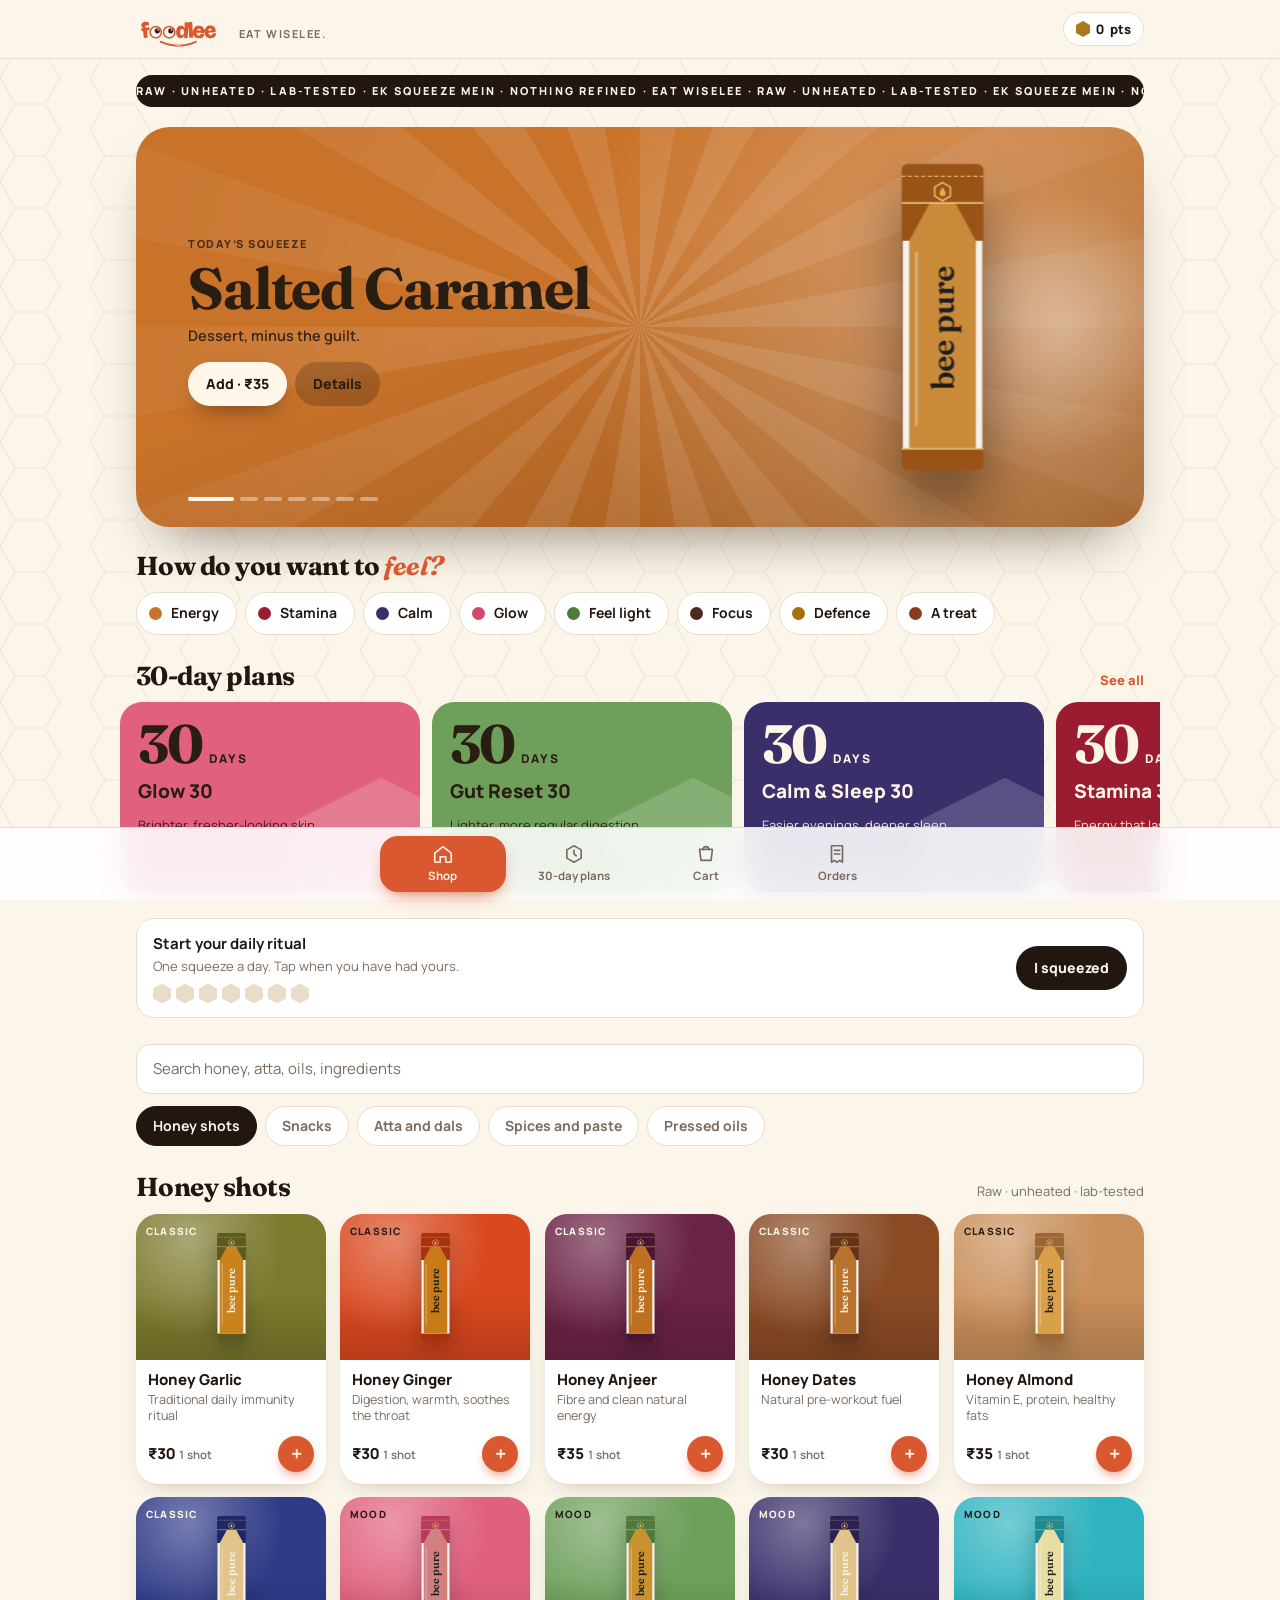
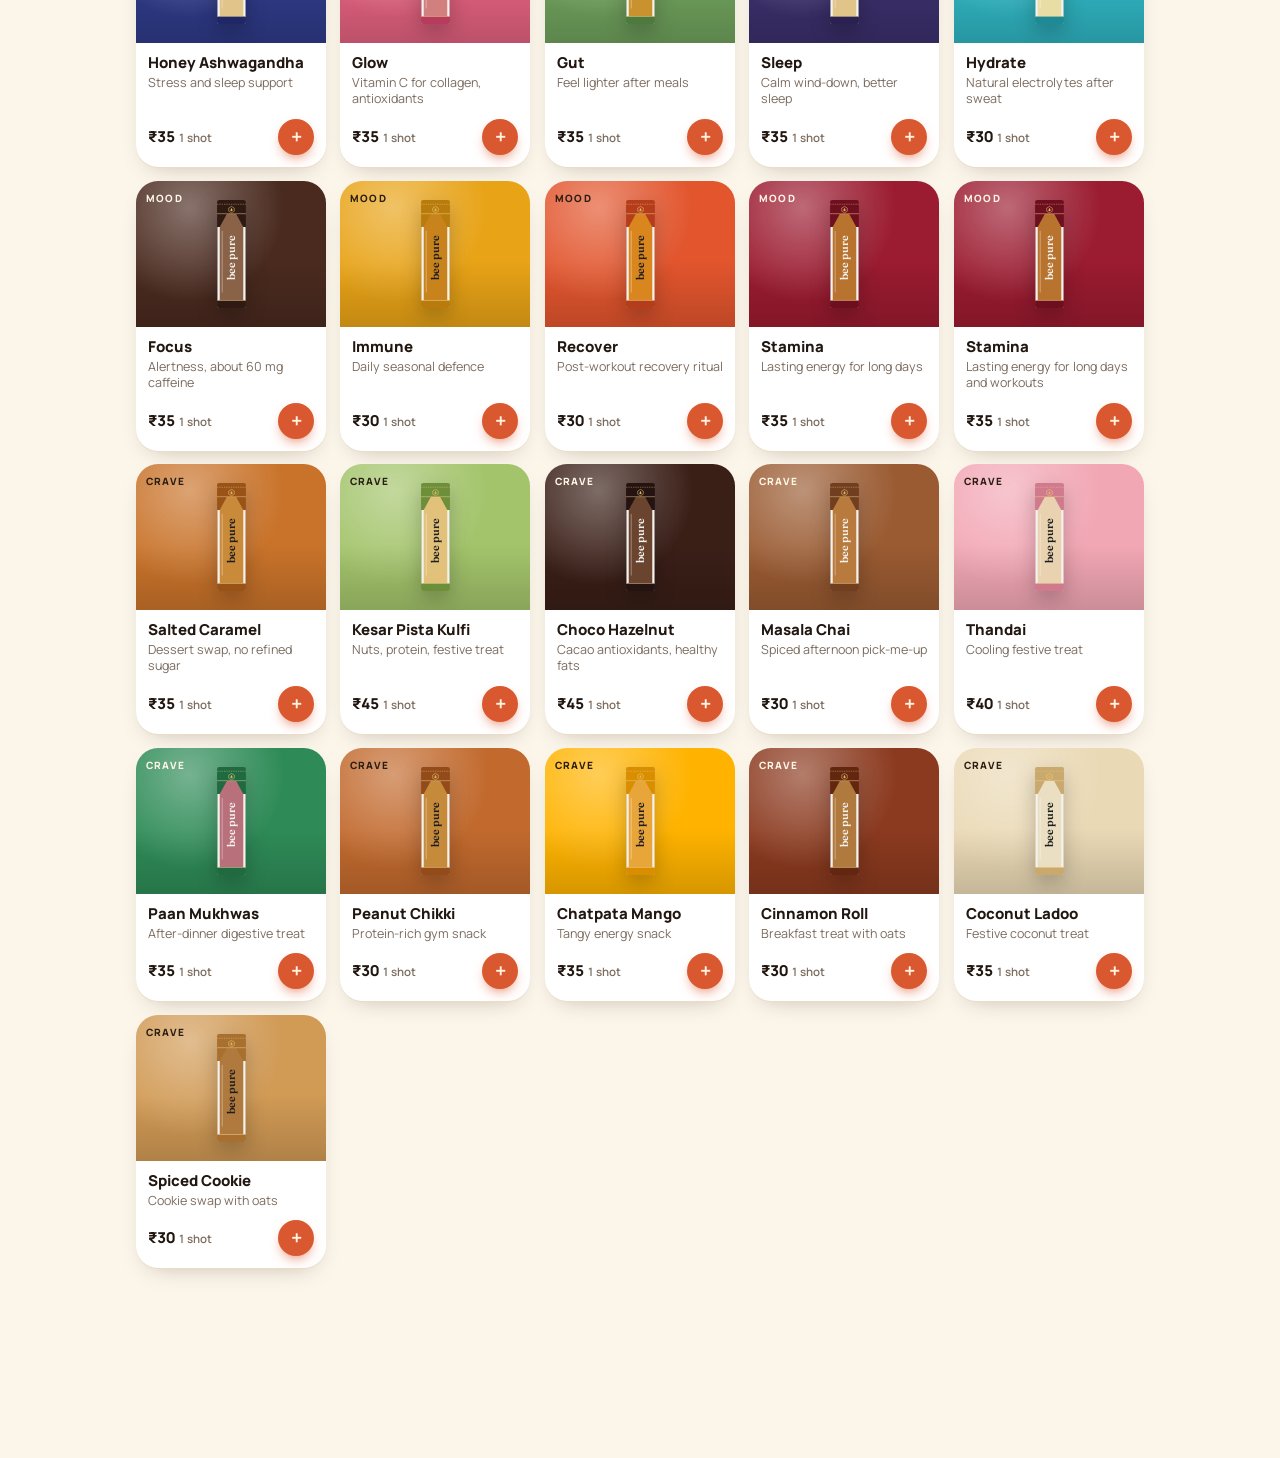
==== index.html @ bc6010e7 "Add files via upload" ====
<!doctype html><html lang="en"><head><meta charset="utf-8"><meta name="viewport" content="width=device-width,initial-scale=1,viewport-fit=cover"><meta name="theme-color" content="#DA582F"><style>body{margin:0}img{max-width:100%}[hidden]{display:none!important}</style><title>Foodlee</title>
<meta name="claude:viewport-fit-sides" content="cover">
<link rel="stylesheet" href="https://fonts.googleapis.com/css2?family=Fraunces:ital,opsz,wght@0,9..144,600;0,9..144,700;1,9..144,600&family=Manrope:wght@400;500;600;700;800&display=swap">
<style>
/* Layout: one calm column of shelves; the product colour is the only loud thing on screen. */
:root{
  --bg:#FBF5EA; --surface:#FFFFFF; --sunk:#F3EADB; --ink:#211710; --muted:#7B6B5E; --line:#E9DDC9;
  --brand:#DA582F; --on-brand:#FFF4E2; --gold:#A87A1F; --ok:#2C7A4B;
  --display:'Fraunces',Georgia,serif; --body:'Manrope',system-ui,-apple-system,'Segoe UI',sans-serif;
  --r:18px; --shadow:0 10px 30px rgba(60,35,10,.10);
}
@media (prefers-color-scheme: dark){ :root:not([data-theme="light"]){
  --bg:#16100C; --surface:#211812; --sunk:#1B140F; --ink:#F7EDDC; --muted:#A9998A; --line:#372A20;
  --brand:#E8693E; --on-brand:#FFF4E2; --gold:#E8B44A; --ok:#6FCB94; --shadow:0 10px 30px rgba(0,0,0,.45); color-scheme:dark } }
:root[data-theme="dark"]{
  --bg:#16100C; --surface:#211812; --sunk:#1B140F; --ink:#F7EDDC; --muted:#A9998A; --line:#372A20;
  --brand:#E8693E; --on-brand:#FFF4E2; --gold:#E8B44A; --ok:#6FCB94; --shadow:0 10px 30px rgba(0,0,0,.45); color-scheme:dark }
*{box-sizing:border-box}
html,body{height:100%}
body{background:var(--bg);color:var(--ink);font-family:var(--body);font-size:15px;line-height:1.45;-webkit-font-smoothing:antialiased}
body::before{content:"";position:fixed;inset:0 0 auto;height:env(safe-area-inset-top,0px);z-index:30;background:var(--bg)}
button{font:inherit;color:inherit;background:none;border:0;cursor:pointer;padding:0}
button:focus-visible,input:focus-visible,select:focus-visible,textarea:focus-visible,a:focus-visible{outline:2.5px solid var(--brand);outline-offset:2px}
.wrap{max-width:1040px;margin:0 auto;padding-left:max(16px,env(safe-area-inset-left,0px));padding-right:max(16px,env(safe-area-inset-right,0px))}
header{position:sticky;top:env(safe-area-inset-top,0px);z-index:20;background:var(--bg);border-bottom:1px solid var(--line)}
.bar{display:flex;align-items:center;justify-content:space-between;gap:12px;padding-block:10px}
.logo{display:flex;align-items:flex-end;gap:10px}
.logo svg{display:block;height:38px;width:auto}
.logo small{font-size:11px;font-weight:700;letter-spacing:.14em;text-transform:uppercase;color:var(--muted);padding-bottom:6px}
.pts{display:flex;align-items:center;gap:6px;font-weight:800;font-size:13px;background:var(--surface);border:1px solid var(--line);border-radius:99px;padding:7px 12px;font-variant-numeric:tabular-nums}
.pts i{width:14px;height:16px;background:var(--gold);clip-path:polygon(50% 0,100% 25%,100% 75%,50% 100%,0 75%,0 25%);display:block}
main{padding-block:16px 120px;display:flex;flex-direction:column;gap:22px}
h1,h2,h3{margin:0;text-wrap:balance}
.display{font-family:var(--display);font-weight:700;letter-spacing:-.02em;line-height:1.05}
.eyebrow{font-size:11px;font-weight:800;letter-spacing:.14em;text-transform:uppercase;color:var(--muted)}
/* hero */
.hero{background:var(--brand);color:var(--on-brand);border-radius:26px;padding:22px 20px 18px;display:flex;flex-direction:column;gap:14px;position:relative;overflow:hidden}
.hero h1{font-size:clamp(28px,7vw,40px)}
.hero h1 em{font-style:italic}
.hero p{margin:0;opacity:.9;max-width:46ch}
.moods{display:flex;gap:8px;flex-wrap:wrap}
.mood{border:1.5px solid color-mix(in srgb,var(--on-brand) 55%,transparent);border-radius:99px;padding:8px 14px;font-weight:700;font-size:14px;transition:background .15s,color .15s}
.mood[aria-pressed="true"]{background:var(--on-brand);color:var(--brand);border-color:var(--on-brand)}
/* streak */
.ritual{display:grid;grid-template-columns:1fr auto;gap:12px;align-items:center;background:var(--surface);border:1px solid var(--line);border-radius:var(--r);padding:14px 16px}
.ritual b{font-size:15px}.ritual p{margin:2px 0 0;color:var(--muted);font-size:13px}
.days{display:flex;gap:5px;margin-top:8px}
.days i{width:18px;height:20px;clip-path:polygon(50% 0,100% 25%,100% 75%,50% 100%,0 75%,0 25%);background:var(--line);display:block}
.days i.on{background:var(--gold)}
.btn{background:var(--ink);color:var(--bg);border-radius:99px;padding:12px 18px;font-weight:800;font-size:14px;white-space:nowrap}
.btn.brand{background:var(--brand);color:var(--on-brand)}
.btn.ghost{background:transparent;color:var(--ink);border:1.5px solid var(--line)}
.btn[disabled]{opacity:.45;cursor:not-allowed}
.btn.wide{width:100%;padding:15px 18px;font-size:15px;text-align:center;display:block;text-decoration:none}
/* shelf controls */
.tools{display:flex;flex-direction:column;gap:12px}
.search{width:100%;border:1px solid var(--line);background:var(--surface);color:var(--ink);border-radius:14px;padding:13px 16px;font:inherit}
.search::placeholder{color:var(--muted)}
.tabs{display:flex;gap:8px;overflow-x:auto;scrollbar-width:none;padding-bottom:2px}
.tabs::-webkit-scrollbar{display:none}
.tab{flex:none;border-radius:99px;padding:9px 16px;font-weight:700;font-size:14px;background:var(--surface);border:1px solid var(--line);color:var(--muted)}
.tab[aria-selected="true"]{background:var(--ink);color:var(--bg);border-color:var(--ink)}
.shelf-h{display:flex;justify-content:space-between;align-items:baseline;gap:12px}
.shelf-h h2{font-size:22px}
.shelf-h span{color:var(--muted);font-size:13px}
.grid{display:grid;grid-template-columns:repeat(auto-fill,minmax(158px,1fr));gap:12px}
.card{background:var(--surface);border:1px solid var(--line);border-radius:var(--r);overflow:hidden;display:flex;flex-direction:column;text-align:left;min-width:0}
.tile{height:128px;display:flex;align-items:center;justify-content:center;position:relative;width:100%}
.tile svg{filter:drop-shadow(0 8px 10px rgba(0,0,0,.22))}
.tile .sub{position:absolute;left:10px;top:10px;font-size:10px;font-weight:800;letter-spacing:.12em;text-transform:uppercase}
.card .info{padding:11px 12px 12px;display:flex;flex-direction:column;gap:3px;flex:1}
.card h3{font-size:15px;font-weight:800;line-height:1.2}
.card .hook{color:var(--muted);font-size:12.5px;line-height:1.3;flex:1}
.row{display:flex;justify-content:space-between;align-items:center;gap:8px;margin-top:8px}
.price{font-weight:800;font-variant-numeric:tabular-nums}
.price small{font-weight:600;color:var(--muted);font-size:11.5px}
.add{width:34px;height:34px;border-radius:50%;background:var(--ink);color:var(--bg);font-size:20px;font-weight:700;line-height:1;display:flex;align-items:center;justify-content:center}
.step{display:flex;align-items:center;gap:4px;background:var(--sunk);border-radius:99px;padding:3px}
.step button{width:28px;height:28px;border-radius:50%;background:var(--surface);font-weight:800;font-size:16px;line-height:1}
.step span{min-width:18px;text-align:center;font-weight:800;font-variant-numeric:tabular-nums;font-size:14px}
.empty{color:var(--muted);text-align:center;padding:36px 12px;border:1.5px dashed var(--line);border-radius:var(--r)}
/* sheet */
.scrim{position:fixed;inset:0;background:rgba(20,12,6,.55);z-index:40;display:flex;align-items:flex-end;justify-content:center}
.sheet{background:var(--bg);width:100%;max-width:560px;max-height:92%;overflow:auto;border-radius:26px 26px 0 0;padding-bottom:calc(18px + env(safe-area-inset-bottom,0px))}
@media(min-width:700px){.scrim{align-items:center}.sheet{border-radius:26px}}
.sheet .top{height:210px;display:flex;align-items:center;justify-content:center;position:relative}
.sheet .x{position:absolute;right:14px;top:14px;width:38px;height:38px;border-radius:50%;background:rgba(0,0,0,.28);color:#fff;font-size:20px}
.sheet .body{padding:18px max(18px,env(safe-area-inset-right,0px)) 0 max(18px,env(safe-area-inset-left,0px));display:flex;flex-direction:column;gap:14px}
.sheet h2{font-size:30px}
.facts{display:grid;grid-template-columns:1fr 1fr;gap:10px}
.fact{background:var(--surface);border:1px solid var(--line);border-radius:14px;padding:10px 12px;min-width:0}
.fact span{display:block;font-size:10.5px;font-weight:800;letter-spacing:.12em;text-transform:uppercase;color:var(--muted)}
.chips{display:flex;flex-wrap:wrap;gap:6px}
.chip{background:var(--sunk);border-radius:99px;padding:6px 11px;font-size:12.5px;font-weight:600}
.variants{display:flex;gap:8px;flex-wrap:wrap}
.var{border:1.5px solid var(--line);border-radius:14px;padding:9px 14px;font-weight:700;font-size:14px;background:var(--surface)}
.var[aria-pressed="true"]{border-color:var(--ink);background:var(--ink);color:var(--bg)}
/* box builder */
.slots{display:grid;grid-template-columns:repeat(7,1fr);gap:6px;max-width:380px}
.slot{aspect-ratio:1/2.4;border-radius:10px;border:1.5px dashed var(--line);display:flex;align-items:flex-end;justify-content:center;font-size:10px;font-weight:800;color:var(--muted);padding-bottom:6px;max-width:100%}
.slot.full{border:0;color:#fff}
.pick{display:grid;grid-template-columns:44px 1fr auto;gap:12px;align-items:center;padding:10px 0;border-bottom:1px solid var(--line)}
.pick .dot{width:44px;height:44px;border-radius:12px}
.pick b{display:block;font-size:14.5px}.pick span.s{color:var(--muted);font-size:12.5px}
.panel{background:var(--surface);border:1px solid var(--line);border-radius:var(--r);padding:16px}
/* cart */
.line{display:grid;grid-template-columns:48px 1fr auto;gap:12px;align-items:center;padding:12px 0;border-bottom:1px solid var(--line)}
.line .dot{width:48px;height:48px;border-radius:12px}
.line b{font-size:14.5px;display:block}.line .s{color:var(--muted);font-size:12.5px}
.sum{display:flex;flex-direction:column;gap:8px;font-variant-numeric:tabular-nums}
.sum div{display:flex;justify-content:space-between;gap:12px}
.sum .tot{font-weight:800;font-size:18px;border-top:1px solid var(--line);padding-top:10px}
.toggle{display:grid;grid-template-columns:1fr auto;gap:12px;align-items:center}
.sw{width:50px;height:30px;border-radius:99px;background:var(--line);position:relative;transition:background .15s}
.sw::after{content:"";position:absolute;left:3px;top:3px;width:24px;height:24px;border-radius:50%;background:var(--surface);transition:transform .15s}
.sw[aria-checked="true"]{background:var(--ok)}.sw[aria-checked="true"]::after{transform:translateX(20px)}
form{display:grid;grid-template-columns:1fr 1fr;gap:10px}
form label{display:flex;flex-direction:column;gap:5px;font-size:12px;font-weight:700;color:var(--muted);min-width:0}
form .full{grid-column:1/-1}
form input,form select,form textarea{font:inherit;color:var(--ink);background:var(--bg);border:1px solid var(--line);border-radius:12px;padding:12px;width:100%}
.locbox{display:flex;align-items:center;gap:10px;flex-wrap:wrap}.locnote{font-size:12.5px;font-weight:600;flex:1;min-width:150px}
.soon{font-size:11.5px;font-weight:800;letter-spacing:.06em;text-transform:uppercase;color:var(--muted);background:var(--sunk);border-radius:99px;padding:7px 10px}
.err{color:#C0392B;font-size:13px;font-weight:700}
.cols{display:grid;grid-template-columns:1fr;gap:18px}
@media(min-width:860px){.cols{grid-template-columns:1.2fr 1fr;align-items:start}}
.order{display:flex;flex-direction:column;gap:10px}
.order .oh{display:flex;justify-content:space-between;gap:10px;align-items:baseline}
.status{display:inline-flex;align-items:center;gap:6px;font-size:12px;font-weight:800;color:var(--ok)}
.status::before{content:"";width:8px;height:8px;border-radius:50%;background:var(--ok)}
.msg{white-space:pre-wrap;background:var(--sunk);border-radius:12px;padding:12px;font-size:12.5px;user-select:all;max-height:180px;overflow:auto}
/* nav */
nav{position:fixed;left:0;right:0;bottom:0;z-index:25;background:var(--surface);border-top:1px solid var(--line);padding:8px max(16px,env(safe-area-inset-right,0px)) calc(8px + env(safe-area-inset-bottom,0px)) max(16px,env(safe-area-inset-left,0px))}
nav .in{max-width:520px;margin:0 auto;display:grid;grid-template-columns:repeat(4,1fr);gap:6px}
nav a{display:flex;flex-direction:column;align-items:center;gap:3px;padding:7px 4px;border-radius:14px;color:var(--muted);text-decoration:none;font-size:11.5px;font-weight:700;position:relative}
nav a[aria-current="page"]{color:var(--ink);background:var(--sunk)}
nav svg{width:22px;height:22px;stroke:currentColor;fill:none;stroke-width:1.8;stroke-linecap:round;stroke-linejoin:round}
.badge{position:absolute;top:2px;left:calc(50% + 6px);min-width:18px;height:18px;border-radius:99px;background:var(--brand);color:var(--on-brand);font-size:11px;font-weight:800;display:flex;align-items:center;justify-content:center;padding:0 5px}
.toast{position:fixed;left:50%;bottom:calc(92px + env(safe-area-inset-bottom,0px));transform:translateX(-50%);background:var(--ink);color:var(--bg);padding:11px 18px;border-radius:99px;font-weight:700;font-size:13.5px;z-index:60;box-shadow:var(--shadow);max-width:90%}

/* plans */
.rail{display:flex;gap:12px;overflow-x:auto;scrollbar-width:none;scroll-snap-type:x mandatory;margin-inline:calc(-1*max(16px,env(safe-area-inset-left,0px)));padding-inline:max(16px,env(safe-area-inset-left,0px))}
.rail::-webkit-scrollbar{display:none}
.plan{flex:none;width:min(78vw,300px);scroll-snap-align:start;border-radius:22px;padding:18px;display:flex;flex-direction:column;gap:10px;text-align:left;position:relative;overflow:hidden;min-height:190px;transition:transform .18s}
.plan:active{transform:scale(.97)}
.plan .big{font-family:var(--display);font-weight:700;font-size:54px;line-height:.9;letter-spacing:-.03em}
.plan .big small{font-family:var(--body);font-size:12px;font-weight:800;letter-spacing:.14em;text-transform:uppercase;margin-left:6px}
.plan h3{font-size:19px;font-weight:800}
.plan p{margin:0;font-size:13px;opacity:.9}
.plan .orb{position:absolute;right:-46px;bottom:-56px;width:170px;height:170px;clip-path:polygon(50% 0,100% 25%,100% 75%,50% 100%,0 75%,0 25%);background:rgba(255,255,255,.16);animation:spin 26s linear infinite}
.plan .orb.b{right:38px;bottom:-84px;width:120px;height:120px;background:rgba(0,0,0,.10);animation-duration:38s;animation-direction:reverse}
.plans-grid{display:grid;grid-template-columns:repeat(auto-fill,minmax(250px,1fr));gap:12px}
.plans-grid .plan{width:auto}
.comb{display:grid;grid-template-columns:repeat(10,1fr);gap:5px;max-width:330px}
.comb i{aspect-ratio:1/1.12;clip-path:polygon(50% 0,100% 25%,100% 75%,50% 100%,0 75%,0 25%);background:var(--line);display:block}
.comb i.am{background:var(--pc)}.comb i.pm{background:linear-gradient(135deg,var(--pc) 50%,var(--pc2) 50%)}
.comb i.done{background:var(--gold)}.comb i.today{outline:0;box-shadow:none;background:var(--ink)}
.enter .comb i{animation:pop .45s cubic-bezier(.2,1.6,.4,1) both;animation-delay:calc(var(--i)*26ms + 180ms)}
.tl{display:flex;flex-direction:column;gap:0}
.tl div{display:grid;grid-template-columns:86px 1fr;gap:12px;padding:10px 0;border-bottom:1px solid var(--line);align-items:baseline}
.tl b{font-size:12px;letter-spacing:.08em;text-transform:uppercase;color:var(--muted)}
.enter .tl div{animation:rise .5s ease both;animation-delay:calc(var(--i)*110ms + 500ms)}
.duo{display:grid;grid-template-columns:1fr 1fr;gap:10px}
.duo .fact{display:flex;gap:10px;align-items:center}
.duo .fact .dot{width:36px;height:36px;border-radius:10px;flex:none}
.legend{display:flex;gap:14px;flex-wrap:wrap;font-size:12px;color:var(--muted);font-weight:700}
.legend i{display:inline-block;width:10px;height:11px;clip-path:polygon(50% 0,100% 25%,100% 75%,50% 100%,0 75%,0 25%);margin-right:5px;vertical-align:-1px}
/* motion */
@keyframes spin{to{transform:rotate(360deg)}}
@keyframes pop{from{transform:scale(0) rotate(-40deg);opacity:0}to{transform:none;opacity:1}}
@keyframes rise{from{transform:translateY(14px);opacity:0}to{transform:none;opacity:1}}
@keyframes sheetUp{from{transform:translateY(60px);opacity:0}to{transform:none;opacity:1}}
@keyframes fade{from{opacity:0}to{opacity:1}}
@keyframes bump{0%{transform:scale(1)}40%{transform:scale(1.45)}100%{transform:scale(1)}}
@keyframes floaty{0%,100%{transform:translateY(0) rotate(-3deg)}50%{transform:translateY(-8px) rotate(3deg)}}
.scrim.enter{animation:fade .22s ease both}.scrim.enter .sheet{animation:sheetUp .38s cubic-bezier(.2,.9,.3,1.1) both}
.sheet .top svg{animation:floaty 5s ease-in-out infinite}
.card{transition:transform .16s, box-shadow .16s}.card:active{transform:scale(.97)}
@media(hover:hover){.card:hover{transform:translateY(-3px);box-shadow:var(--shadow)}.card:hover .tile svg{transform:rotate(-5deg) scale(1.06)}}
.tile svg{transition:transform .25s cubic-bezier(.2,1.4,.4,1)}
.add,.mood,.tab,.btn,.step button{transition:transform .12s, background .15s, color .15s}
.add:active,.mood:active,.tab:active,.btn:active,.step button:active{transform:scale(.9)}
.viewin>*{animation:rise .42s ease both}.viewin>*:nth-child(2){animation-delay:.05s}.viewin>*:nth-child(3){animation-delay:.1s}.viewin>*:nth-child(4){animation-delay:.15s}.viewin>*:nth-child(5){animation-delay:.2s}
.badge.bump{animation:bump .4s ease}
.days i.on.new,.comb i.done.new{animation:pop .5s cubic-bezier(.2,1.8,.4,1) both}
#fx{position:fixed;inset:0;pointer-events:none;z-index:70;width:100%;height:100%}
.fly{position:fixed;z-index:65;width:16px;height:18px;clip-path:polygon(50% 0,100% 25%,100% 75%,50% 100%,0 75%,0 25%);pointer-events:none}

/* ===== v6 look + motion ===== */
body::after{content:"";position:fixed;inset:0;z-index:-1;background:var(--line);opacity:.55;pointer-events:none;
  -webkit-mask:url("data:image/svg+xml,%3Csvg xmlns='http://www.w3.org/2000/svg' width='90' height='52' viewBox='0 0 150 86.6'%3E%3Cpolygon points='25,0 75,0 100,43.3 75,86.6 25,86.6 0,43.3' fill='none' stroke='black' stroke-width='2'/%3E%3C/svg%3E") 0 0/90px 52px;
  mask:url("data:image/svg+xml,%3Csvg xmlns='http://www.w3.org/2000/svg' width='90' height='52' viewBox='0 0 150 86.6'%3E%3Cpolygon points='25,0 75,0 100,43.3 75,86.6 25,86.6 0,43.3' fill='none' stroke='black' stroke-width='2'/%3E%3C/svg%3E") 0 0/90px 52px}
header{background:color-mix(in srgb,var(--bg) 86%,transparent);-webkit-backdrop-filter:blur(14px);backdrop-filter:blur(14px)}
#face{overflow:visible}
#face .eyes{transform-box:fill-box;transform-origin:center;animation:blink 4.6s infinite}
#face .pupils{transition:transform .12s ease-out}
#face .tongue{transform-box:fill-box;transform-origin:top center}
#face.yum .tongue{animation:lick .7s ease}
#face.yum{animation:nod .5s ease}
@keyframes blink{0%,91%,100%{transform:scaleY(1)}94%,96%{transform:scaleY(.08)}}
@keyframes lick{0%,100%{transform:scale(1)}35%{transform:scale(1.7,2.6)}65%{transform:scale(1.3,1.8) translateX(1px)}}
@keyframes nod{0%,100%{transform:none}40%{transform:translateY(3px) rotate(-3deg)}70%{transform:translateY(-2px) rotate(2deg)}}
/* marquee */
.mq{overflow:hidden;background:var(--ink);color:var(--bg);border-radius:99px;transform:rotate(-1.2deg);margin-block:2px -6px}
.mq div{display:flex;width:max-content;animation:mq 24s linear infinite}
.mq span{white-space:pre;font-size:11px;font-weight:800;letter-spacing:.2em;padding-block:8px}
@keyframes mq{to{transform:translateX(-50%)}}
/* hero */
.hero{padding:26px 22px 44px;border-radius:30px;transition:background .7s cubic-bezier(.4,0,.2,1);box-shadow:0 18px 40px -18px var(--brand)}
.hero h1{font-size:clamp(32px,8.4vw,52px);position:relative;z-index:2}
.hero .moods{position:relative;z-index:2}
.mood{backdrop-filter:blur(4px);-webkit-backdrop-filter:blur(4px);background:rgba(255,255,255,.08)}
.mood[aria-pressed="true"]{animation:pop .4s cubic-bezier(.2,1.8,.4,1)}
.hx{position:absolute;clip-path:polygon(50% 0,100% 25%,100% 75%,50% 100%,0 75%,0 25%);background:rgba(255,255,255,.14);animation:drift 9s ease-in-out infinite}
.hx.a{width:120px;height:136px;right:-28px;top:-34px}.hx.b{width:54px;height:62px;right:86px;top:26px;animation-duration:7s;animation-delay:-2s;background:rgba(0,0,0,.10)}
.hx.c{width:34px;height:38px;right:34px;top:118px;animation-duration:11s;animation-delay:-5s}
@keyframes drift{0%,100%{transform:translate(0,0) rotate(0)}50%{transform:translate(-10px,14px) rotate(24deg)}}
.wv{position:absolute;left:0;bottom:-1px;width:200%;height:34px;animation:wave 9s linear infinite;pointer-events:none}
.wv svg{width:100%;height:100%;display:block;fill:rgba(255,255,255,.16)}
.wv.w2{animation-duration:14s;animation-direction:reverse;height:24px}.wv.w2 svg{fill:var(--bg)}
@keyframes wave{to{transform:translateX(-50%)}}
/* cards */
.grid{grid-template-columns:repeat(auto-fill,minmax(160px,1fr));gap:14px}
.card{border:0;border-radius:22px;box-shadow:0 1px 0 var(--line),0 10px 24px -14px rgba(60,35,10,.35);transition:transform .22s cubic-bezier(.2,.9,.3,1.2),box-shadow .22s;will-change:transform}
.tile{height:146px;overflow:hidden}
.tile::before{content:"";position:absolute;inset:0;background:radial-gradient(circle at 28% 18%,rgba(255,255,255,.34),transparent 52%),linear-gradient(180deg,transparent 55%,rgba(0,0,0,.16))}
.tile::after{content:"";position:absolute;top:-60%;left:-60%;width:50%;height:220%;background:linear-gradient(90deg,transparent,rgba(255,255,255,.35),transparent);transform:rotate(22deg) translateX(-120%);pointer-events:none}
@media(hover:hover){.card:hover .tile::after{transition:transform .8s ease;transform:rotate(22deg) translateX(520%)}}
.tile svg{position:relative;z-index:1}
.tile .sub{z-index:2}
.add{background:var(--brand);color:var(--on-brand);width:36px;height:36px;box-shadow:0 6px 14px -6px var(--brand)}
@media(hover:hover){.add:hover{transform:rotate(90deg) scale(1.1)}}
.grid.stag .card{animation:cardIn .5s cubic-bezier(.2,.9,.3,1.15) both}
.grid.stag .card:nth-child(1){animation-delay:.02s}.grid.stag .card:nth-child(2){animation-delay:.06s}.grid.stag .card:nth-child(3){animation-delay:.10s}.grid.stag .card:nth-child(4){animation-delay:.14s}
.grid.stag .card:nth-child(5){animation-delay:.18s}.grid.stag .card:nth-child(6){animation-delay:.22s}.grid.stag .card:nth-child(7){animation-delay:.26s}.grid.stag .card:nth-child(8){animation-delay:.30s}
.grid.stag .card:nth-child(n+9){animation-delay:.34s}
@keyframes cardIn{from{opacity:0;transform:translateY(26px) scale(.9) rotate(-2deg)}to{opacity:1;transform:none}}
.step span{display:inline-block;animation:pop .3s cubic-bezier(.2,1.8,.4,1)}
/* sheet */
.sheet .top{overflow:hidden;height:230px}
.rays{position:absolute;inset:-60%;background:repeating-conic-gradient(from 0deg,rgba(255,255,255,.13) 0 10deg,transparent 10deg 20deg);animation:spin 50s linear infinite;-webkit-mask:radial-gradient(circle,#000 0,transparent 62%);mask:radial-gradient(circle,#000 0,transparent 62%)}
.sheet .top svg{position:relative;z-index:1}
.drip{position:absolute;left:50%;top:50%;width:12px;height:16px;margin-left:-6px;border-radius:50% 50% 50% 50%/62% 62% 38% 38%;z-index:0;animation:dripfall 2.8s ease-in infinite;opacity:0}
@keyframes dripfall{0%{transform:translateY(60px) scale(.4);opacity:0}15%{opacity:1;transform:translateY(84px) scale(1)}70%{transform:translateY(150px) scale(1,1.25);opacity:1}100%{transform:translateY(190px) scale(.6);opacity:0}}
.enter .chips .chip{animation:pop .4s cubic-bezier(.2,1.6,.4,1) both}
.enter .chips .chip:nth-child(1){animation-delay:.25s}.enter .chips .chip:nth-child(2){animation-delay:.31s}.enter .chips .chip:nth-child(3){animation-delay:.37s}.enter .chips .chip:nth-child(4){animation-delay:.43s}.enter .chips .chip:nth-child(5){animation-delay:.49s}.enter .chips .chip:nth-child(n+6){animation-delay:.55s}
.enter .facts .fact{animation:rise .45s ease both;animation-delay:.18s}.enter .facts .fact:nth-child(2){animation-delay:.26s}
.enter .sheet h2{animation:rise .45s ease both;animation-delay:.1s}
/* nav */
nav{background:color-mix(in srgb,var(--surface) 88%,transparent);-webkit-backdrop-filter:blur(16px);backdrop-filter:blur(16px)}
nav .in{position:relative}
nav a{z-index:1;transition:color .2s}
nav a[aria-current="page"]{background:transparent;color:var(--on-brand)}
nav a[aria-current="page"] svg{animation:hop .5s cubic-bezier(.2,1.8,.4,1)}
.blob{position:absolute;left:0;top:0;bottom:0;border-radius:18px;background:var(--brand);transition:transform .5s cubic-bezier(.3,1.5,.5,1),width .3s;box-shadow:0 8px 18px -8px var(--brand)}
.blob.go{animation:squish .5s ease}
@keyframes squish{0%,100%{border-radius:18px}40%{border-radius:28px 12px 28px 12px;scale:1.12 .82}}
@keyframes hop{0%{transform:translateY(0)}40%{transform:translateY(-7px) rotate(-8deg)}100%{transform:none}}
.badge{background:var(--ink);color:var(--bg)}
/* cart */
.hb{display:flex;flex-direction:column;gap:6px}
.hb-t{display:flex;justify-content:space-between;font-size:12.5px;font-weight:700;color:var(--muted)}
.hb-b{height:12px;border-radius:99px;background:var(--sunk);overflow:hidden}
.hb-b i{display:block;height:100%;border-radius:99px;background:linear-gradient(90deg,#E8B44A,#DA582F);transition:width .6s cubic-bezier(.3,1.4,.5,1);position:relative;overflow:hidden}
.hb-b i::after{content:"";position:absolute;inset:0;background:linear-gradient(90deg,transparent,rgba(255,255,255,.55),transparent);animation:sheen 2.2s linear infinite}
@keyframes sheen{from{transform:translateX(-100%)}to{transform:translateX(100%)}}
.btn.brand{box-shadow:0 10px 22px -12px var(--brand)}
.fly{width:16px;height:21px;clip-path:path("M8 0C8 0 0 9 0 13A8 8 0 0 0 16 13C16 9 8 0 8 0Z")}
/* splash */
#splash{position:fixed;inset:0;z-index:100;background:#DA582F;color:#FDF3DF;display:flex;flex-direction:column;align-items:center;justify-content:center;gap:14px}
#splash svg{width:min(62vw,300px);height:auto}
#splash p{font-family:var(--display);font-style:italic;font-weight:600;font-size:22px;margin:0}
#splash .wv{bottom:-33px;height:34px}#splash .wv::before{content:"";position:absolute;inset:0;background:#DA582F;-webkit-mask:url("data:image/svg+xml,%3Csvg xmlns='http://www.w3.org/2000/svg' viewBox='0 0 1200 60' preserveAspectRatio='none'%3E%3Cpath d='M0 30Q150 60 300 30T600 30T900 30T1200 30V0H0Z'/%3E%3C/svg%3E") 0 0/50% 100%;mask:url("data:image/svg+xml,%3Csvg xmlns='http://www.w3.org/2000/svg' viewBox='0 0 1200 60' preserveAspectRatio='none'%3E%3Cpath d='M0 30Q150 60 300 30T600 30T900 30T1200 30V0H0Z'/%3E%3C/svg%3E") 0 0/50% 100%}
#splash.run{animation:splashOut .7s cubic-bezier(.7,0,.3,1) 1.3s both}
#splash.run svg{animation:faceIn .8s cubic-bezier(.2,1.6,.4,1) both}
#splash.run p{animation:rise .5s ease .45s both}
@keyframes faceIn{0%{transform:scale(.2) rotate(-18deg);opacity:0}60%{transform:scale(1.12) rotate(4deg);opacity:1}100%{transform:none}}
@keyframes splashOut{to{transform:translateY(-112%)}}
/* order celebration */
#cele{position:fixed;inset:0;z-index:90;overflow:hidden;pointer-events:none}
#cele .fill{position:absolute;left:0;right:0;top:0;height:140%;background:linear-gradient(180deg,#E8A317,#DA582F 60%);transform:translateY(100%)}
#cele .wave{position:absolute;left:0;top:-39px;width:200%;height:40px;fill:#E8A317;animation:wave 2.4s linear infinite}
#cele .cele-in{position:absolute;inset:0;display:flex;flex-direction:column;align-items:center;justify-content:center;gap:12px;color:#FDF3DF;text-align:center;padding:24px;opacity:0}
#cele .cele-in svg{width:min(56vw,260px);height:auto}
#cele h2{font-size:40px}#cele p{margin:0;font-weight:700}
#cele.run .fill{animation:fillUp 2.6s cubic-bezier(.6,0,.3,1) both}
#cele.run .cele-in{animation:celeTxt 2.6s ease both}
@keyframes fillUp{0%{transform:translateY(100%)}28%,72%{transform:translateY(-12%)}100%{transform:translateY(-130%)}}
@keyframes celeTxt{0%,22%{opacity:0;transform:scale(.7)}34%{opacity:1;transform:scale(1.06)}40%,70%{opacity:1;transform:none}86%,100%{opacity:0;transform:translateY(-60px)}}

/* ===== v7: spotlight stage, shared-element morphs, honey trail ===== */
main{padding-block:14px 190px;gap:26px}
header{view-transition-name:hdr;transition:box-shadow .3s}
header.sc{box-shadow:0 14px 30px -22px rgba(0,0,0,.55)}
.logo svg{transition:height .3s cubic-bezier(.2,1.2,.4,1)}header.sc .logo svg{height:30px}
nav{view-transition-name:navb}
.shelf-h h2,.feel h2{font-size:26px}
.feel{display:flex;flex-direction:column;gap:12px}
.feel h2 em{font-style:italic;color:var(--brand)}
.mchip{flex:none;display:flex;gap:9px;align-items:center;border-radius:99px;padding:10px 17px 10px 12px;font-weight:700;font-size:14px;background:var(--surface);border:1px solid var(--line);transition:transform .14s,background .25s,color .25s,border-color .25s}
.mchip i{width:13px;height:13px;border-radius:50%;background:var(--mc);transition:transform .3s cubic-bezier(.2,1.8,.4,1),background .25s}
.mchip:active{transform:scale(.92)}
.mchip[aria-pressed="true"]{background:var(--mc);border-color:var(--mc);color:#FFF4E2;animation:pop .4s cubic-bezier(.2,1.8,.4,1)}
.mchip[aria-pressed="true"] i{background:#FFF4E2;transform:scale(1.25)}
.spot{position:relative;height:336px;border-radius:34px;overflow:hidden;isolation:isolate;background:var(--sunk);box-shadow:0 30px 60px -30px rgba(40,20,5,.6);touch-action:pan-y}
.spot-slide{position:absolute;inset:0;z-index:1;display:grid;grid-template-columns:minmax(0,1fr) 112px;gap:6px;align-items:center;padding:24px 20px 46px 22px;background:radial-gradient(circle at 82% 46%,rgba(255,255,255,.3),transparent 46%),linear-gradient(160deg,transparent 40%,rgba(0,0,0,.22)),var(--c)}
.spot-slide.anim{animation:reveal .85s cubic-bezier(.7,0,.2,1) both}
@keyframes reveal{from{clip-path:circle(0% at 82% 52%)}to{clip-path:circle(150% at 82% 52%)}}
.spot .rays{z-index:0;translate:0 calc(var(--sy,0)*.1px)}
.spot-glow{position:absolute;right:-70px;top:50%;width:300px;height:300px;margin-top:-150px;border-radius:50%;background:radial-gradient(circle,rgba(255,255,255,.35),transparent 62%);animation:pulse 4s ease-in-out infinite}
@keyframes pulse{50%{transform:scale(1.18);opacity:.7}}
.spot-txt{position:relative;z-index:2;display:flex;flex-direction:column;gap:8px;min-width:0}
.spot-txt .eyebrow{color:inherit;opacity:.82;margin:0}
.spot-txt h1{font-size:clamp(34px,9.6vw,58px);line-height:.98}
.spot-txt h1.long{font-size:clamp(25px,6.9vw,58px)}
.spot-txt .w{display:inline-block;white-space:nowrap;overflow:hidden;vertical-align:bottom;padding-bottom:.1em;margin-bottom:-.1em}
.spot-txt .l{display:inline-block}
.anim .spot-txt .l{animation:letter .62s cubic-bezier(.2,1.5,.4,1) both;animation-delay:calc(var(--i)*30ms + 280ms)}
@keyframes letter{from{transform:translateY(115%) rotate(14deg)}}
.spot-hook{margin:0;font-weight:600;opacity:.92;font-size:14.5px}
.anim .spot-hook,.anim .spot-cta,.anim .spot-txt .eyebrow{animation:rise .5s ease both;animation-delay:.62s}.anim .spot-txt .eyebrow{animation-delay:.2s}
.spot-cta{display:flex;gap:8px;flex-wrap:wrap;margin-top:8px}
.spot-add{background:#FFF7EA;color:#211710;box-shadow:0 10px 24px -10px rgba(0,0,0,.5)}
.spot-more{background:rgba(0,0,0,.2);color:inherit;-webkit-backdrop-filter:blur(6px);backdrop-filter:blur(6px)}
.spot-pouch{position:relative;z-index:2;justify-self:center;perspective:700px;translate:calc(var(--px,0)*-22px) calc(var(--py,0)*-14px + var(--sy,0)*-.06px);transition:translate .25s ease-out}
.spot-pouch .sway{display:block;transform-style:preserve-3d;animation:sway 6.5s ease-in-out infinite}
.spot-pouch svg{filter:drop-shadow(0 26px 22px rgba(0,0,0,.4))}
@keyframes sway{0%,100%{transform:rotateY(-22deg) rotateZ(-5deg) translateY(0)}50%{transform:rotateY(22deg) rotateZ(5deg) translateY(-10px)}}
.anim .spot-pouch{animation:pouchIn .95s cubic-bezier(.2,1.5,.4,1) .12s both}
@keyframes pouchIn{from{transform:translateY(130%) rotate(46deg) scale(.5)}}
.spot-dots{position:absolute;left:22px;bottom:18px;display:flex;gap:6px;z-index:3}
.spot-dots i{width:18px;height:4px;border-radius:9px;background:rgba(255,255,255,.4);overflow:hidden;transition:width .4s cubic-bezier(.2,1.4,.4,1)}
.spot-dots i.on{width:46px}.spot-dots i.on b{display:block;height:100%;background:#FFF7EA;transform-origin:left;animation:prog 4.8s linear both}
@keyframes prog{from{transform:scaleX(0)}}
@media(min-width:720px){.spot{height:400px}.spot-slide{grid-template-columns:minmax(0,1fr) 300px;padding:44px 52px 56px}.spot-pouch{scale:1.3}.spot-dots{left:52px;bottom:26px}}
/* shared-element morph + page transitions */
.sheet .top .pv{view-transition-name:pv;display:block;position:relative;z-index:1}
.scrim.enter .sheet{animation-fill-mode:backwards}
.sheet .top{touch-action:none;cursor:grab}
.sheet .top::after{content:"";position:absolute;left:50%;top:9px;width:44px;height:5px;margin-left:-22px;border-radius:9px;background:rgba(255,255,255,.55);z-index:3}
::view-transition-old(root){animation:vtOut .2s ease both}
::view-transition-new(root){animation:vtIn .36s cubic-bezier(.2,.9,.3,1) both}
@keyframes vtOut{to{opacity:0;transform:scale(.985)}}
@keyframes vtIn{from{opacity:0;transform:translateY(16px) scale(.985)}}
::view-transition-group(pv){animation-duration:.55s;animation-timing-function:cubic-bezier(.3,1.35,.4,1)}
::view-transition-old(pv),::view-transition-new(pv){height:100%;width:auto;object-fit:contain;left:50%;translate:-50% 0}
::view-transition-group(hdr),::view-transition-group(navb),::view-transition-group(pill){animation:none}
/* trail + pill */
#trail{position:fixed;inset:0;width:100%;height:100%;pointer-events:none;z-index:69}
#pill{view-transition-name:pill;position:fixed;left:50%;bottom:calc(84px + env(safe-area-inset-bottom,0px));translate:-50% 0;z-index:24;width:min(calc(100% - 32px),420px);display:flex;justify-content:space-between;align-items:center;gap:12px;background:var(--ink);color:var(--bg);border-radius:99px;padding:13px 20px;text-decoration:none;font-weight:800;font-size:14px;overflow:hidden;box-shadow:0 18px 34px -16px rgba(0,0,0,.6);font-variant-numeric:tabular-nums}
#pill span,#pill b{position:relative;z-index:1}
#pill i{position:absolute;left:0;top:0;bottom:0;background:linear-gradient(90deg,#B8741A,#DA582F);opacity:.55;transition:width .6s cubic-bezier(.3,1.4,.5,1)}
#pill.in{animation:pillIn .6s cubic-bezier(.2,1.6,.4,1) both}
@keyframes pillIn{from{transform:translateY(90px) scale(.7);opacity:0}}
.toast{bottom:calc(150px + env(safe-area-inset-bottom,0px))}

/* ===== little moments ===== */
#moment{position:fixed;inset:0;z-index:66;pointer-events:none;overflow:hidden}
.bee{position:absolute;left:0;top:0;filter:drop-shadow(0 6px 6px rgba(0,0,0,.25))}
.bee .wings{transform-box:fill-box;transform-origin:bottom center;animation:flap .07s linear infinite alternate}
@keyframes flap{to{transform:scaleY(.25) skewX(12deg)}}
.cap{display:inline-block;background:var(--ink);color:var(--bg);font-size:10.5px;font-weight:800;letter-spacing:.1em;text-transform:uppercase;border-radius:99px;padding:5px 10px;white-space:nowrap}
.scene{position:absolute;left:max(14px,env(safe-area-inset-left,0px));bottom:calc(150px + env(safe-area-inset-bottom,0px));width:92px;display:flex;flex-direction:column;align-items:center;gap:4px;animation:sceneIn .45s cubic-bezier(.2,1.6,.4,1) both,sceneOut .3s ease-in var(--dur) both;filter:drop-shadow(0 12px 14px rgba(0,0,0,.28))}
.scene svg{width:92px;height:auto;overflow:visible}
.scene .cap{animation:pop .4s cubic-bezier(.2,1.8,.4,1) .3s both}
@keyframes sceneIn{from{transform:translateY(40px) scale(.4) rotate(-14deg);opacity:0}}
@keyframes sceneOut{to{transform:translateY(20px) scale(.6);opacity:0}}
/* snack */
.snack{animation:chomp .42s ease-in-out .3s 4}
@keyframes chomp{50%{transform:rotate(-9deg) scale(1.07)}}
.bite{transform-box:fill-box;transform-origin:center;transform:scale(0);animation:biteIn .12s ease-out forwards}
.b1{animation-delay:.32s}.b2{animation-delay:.74s}.b3{animation-delay:1.16s}.b4{animation-delay:1.58s}
@keyframes biteIn{to{transform:scale(1)}}
.crumb{opacity:0;animation:crumb .7s ease-out var(--d) both}
@keyframes crumb{0%{opacity:1;transform:rotate(var(--a)) translate(0,0)}100%{opacity:0;transform:rotate(var(--a)) translate(34px,26px)}}
.scene.snack .cap{animation:pop .4s cubic-bezier(.2,1.8,.4,1) .3s both,chomp .42s ease-in-out .7s 3}
/* mill */
.mill-top{transform-origin:45px 48px;animation:spin 1.3s linear infinite}
.grain{animation:grain .7s ease-in var(--d) 2 both}
@keyframes grain{0%{transform:translateY(-10px);opacity:0}20%{opacity:1}100%{transform:translateY(40px) scale(.4);opacity:0}}
.flour{opacity:0;transform-origin:45px 48px;animation:flour 1.1s ease-out var(--d) both}
@keyframes flour{0%{opacity:.95;transform:rotate(var(--a)) translateX(22px) scale(.4)}100%{opacity:0;transform:rotate(var(--a)) translateX(50px) scale(1.5)}}
/* mortar */
.pestle{animation:pound .55s cubic-bezier(.5,0,.8,.4) .45s 3 alternate}
@keyframes pound{from{transform:translate(0,-6px)}to{transform:translate(-5px,14px)}}
.chilli{animation:chilli .5s ease-in both}
@keyframes chilli{0%{transform:translateY(-26px) rotate(-30deg);opacity:0}60%{opacity:1}100%{transform:translateY(34px) rotate(20deg);opacity:0}}
.puff{opacity:0;transform-box:fill-box;transform-origin:center;animation:puff .8s ease-out var(--d) both}
@keyframes puff{0%{opacity:.75;transform:translate(0,0) scale(.3)}100%{opacity:0;transform:translate(var(--x),-34px) scale(1.6)}}
/* oil press */
.plate{animation:plate 2.6s ease-in-out both}
@keyframes plate{0%{transform:translateY(0)}35%,80%{transform:translateY(13px)}100%{transform:translateY(0)}}
.seed{transform-box:fill-box;transform-origin:bottom center;animation:seedSq 2.6s ease-in-out both}
@keyframes seedSq{0%{transform:scale(1,1)}35%,80%{transform:scale(1.25,.45)}100%{transform:scale(1.1,.7)}}
.odrop{opacity:0;animation:odrop .6s ease-in var(--d) both}
@keyframes odrop{0%{opacity:1;transform:translateY(-4px) scale(.5)}80%{opacity:1}100%{opacity:0;transform:translateY(18px)}}
.ofill{transform-box:fill-box;transform-origin:bottom center;transform:scaleY(.05);animation:ofill 1.7s ease-out .9s forwards}
@keyframes ofill{to{transform:scaleY(.82)}}
/* field */
.field{position:absolute;left:0;right:0;bottom:calc(142px + env(safe-area-inset-bottom,0px));height:44px;animation:fieldOut .4s ease-in 3s both}
@keyframes fieldOut{to{opacity:0;transform:translateY(14px)}}
.furrow{position:absolute;left:0;right:0;bottom:3px;height:4px;border-radius:9px;background:repeating-linear-gradient(90deg,#7A5A3A 0 14px,#9A7648 14px 20px);transform-origin:left;animation:furrow 2.3s linear both}
@keyframes furrow{from{transform:scaleX(0)}}
.tractor{position:absolute;left:0;bottom:2px;width:60px;height:auto;animation:drive 2.5s linear both;filter:drop-shadow(0 6px 6px rgba(0,0,0,.3))}
@keyframes drive{from{transform:translateX(-70px)}to{transform:translateX(calc(100vw + 10px))}}
.whl{animation:spin .6s linear infinite}
.smoke{animation:smoke .6s ease-out infinite}
@keyframes smoke{to{transform:translate(-12px,-12px) scale(2);opacity:0}}
.sprout{position:absolute;bottom:6px;width:18px;height:auto;transform-origin:bottom center;transform:scale(0);animation:sprout .5s cubic-bezier(.2,1.8,.4,1) var(--d) forwards}
@keyframes sprout{to{transform:scale(1)}}
.field .cap{position:absolute;left:50%;top:-22px;translate:-50% 0;animation:pop .4s cubic-bezier(.2,1.8,.4,1) 1s both}
@media (prefers-reduced-motion:reduce){*{transition:none!important;animation:none!important}#splash{display:none}}
</style></head><body>

<svg width="0" height="0" style="position:absolute" aria-hidden="true"><symbol id="fl" viewBox="0 0 220 90"><path d="M94.05 86.80C93.66 86.75 92.89 86.60 92.33 86.47C91.77 86.33 90.78 86.17 90.13 86.11C89.48 86.04 88.45 85.95 87.85 85.89C87.25 85.84 86.19 85.66 85.50 85.50C84.81 85.34 83.56 85.14 82.71 85.05C81.04 84.89 80.65 84.80 79.77 84.44C79.45 84.30 78.62 84.11 77.90 84.00C76.52 83.78 76.55 83.79 75.63 83.44C75.29 83.31 74.46 83.10 73.78 82.99C73.10 82.88 72.30 82.69 72.00 82.58C71.70 82.47 70.89 82.24 70.20 82.08C69.47 81.91 68.74 81.67 68.45 81.50C68.17 81.34 67.66 81.14 67.30 81.05C66.94 80.96 66.31 80.71 65.90 80.51C65.49 80.30 64.90 80.07 64.60 80.00C64.30 79.93 63.76 79.73 63.40 79.54C63.04 79.36 62.41 79.12 62.00 79.00C61.59 78.88 61.02 78.65 60.74 78.50C60.45 78.34 59.94 78.14 59.59 78.05C58.84 77.86 57.22 77.10 56.99 76.83C56.90 76.73 56.69 76.39 56.51 76.07C56.05 75.26 56.12 74.87 56.89 74.07C57.54 73.38 57.83 73.23 58.71 73.14C59.39 73.07 59.79 73.19 60.30 73.60C60.44 73.71 60.89 73.88 61.31 73.99C61.73 74.09 62.36 74.33 62.71 74.52C63.06 74.72 63.66 74.95 64.05 75.04C64.44 75.14 64.94 75.34 65.18 75.50C65.41 75.65 65.93 75.86 66.33 75.95C66.72 76.05 67.32 76.27 67.65 76.45C67.98 76.63 68.61 76.88 69.04 77.00C69.48 77.12 70.09 77.35 70.39 77.51C70.76 77.70 71.39 77.89 72.20 78.04C72.89 78.18 73.75 78.40 74.12 78.54C74.48 78.68 75.33 78.89 76.00 79.00C76.67 79.11 77.56 79.34 77.98 79.51C78.43 79.69 79.25 79.90 79.94 80.01C80.70 80.14 81.38 80.31 81.82 80.51C82.55 80.83 82.76 80.86 86.48 81.10C87.37 81.16 88.61 81.29 89.23 81.40C89.85 81.51 90.80 81.67 91.35 81.75C91.90 81.84 92.66 82.00 93.05 82.11C93.73 82.31 93.95 82.31 100.45 82.28C106.49 82.25 107.20 82.23 107.65 82.07C107.92 81.98 108.60 81.83 109.15 81.75C109.70 81.67 110.65 81.51 111.25 81.40C111.85 81.30 113.09 81.16 114.00 81.10C117.68 80.86 117.95 80.83 118.72 80.52C119.60 80.17 119.68 80.15 120.98 79.96C121.56 79.87 122.33 79.67 122.76 79.50C123.18 79.34 124.03 79.11 124.65 79.00C125.28 78.89 126.15 78.66 126.60 78.50C127.05 78.33 127.91 78.11 128.51 78.00C129.32 77.86 129.77 77.72 130.23 77.46C130.57 77.27 131.13 77.05 131.47 76.96C131.81 76.88 132.33 76.67 132.62 76.51C132.91 76.35 133.44 76.14 133.80 76.05C134.16 75.95 134.73 75.72 135.06 75.54C135.40 75.35 135.98 75.13 136.36 75.04C137.06 74.88 137.49 74.70 137.88 74.39C138.01 74.29 138.46 74.13 138.88 74.04C139.30 73.95 139.93 73.72 140.27 73.54C140.73 73.30 141.07 73.20 141.63 73.15C142.43 73.07 142.58 73.12 143.18 73.59C144.00 74.24 144.00 74.23 144.00 74.99C144.00 76.05 143.82 76.39 142.90 77.09C142.25 77.58 141.93 77.74 141.08 78.00C140.51 78.18 139.87 78.43 139.65 78.55C139.43 78.68 138.93 78.88 138.54 78.98C138.15 79.09 137.57 79.31 137.24 79.48C136.92 79.65 136.31 79.88 135.90 80.00C135.49 80.12 134.92 80.35 134.64 80.51C134.35 80.66 133.84 80.86 133.49 80.95C133.14 81.04 132.49 81.29 132.05 81.50C131.51 81.77 130.92 81.96 130.25 82.09C129.70 82.20 128.92 82.40 128.52 82.55C128.12 82.69 127.18 82.91 126.42 83.04C125.67 83.17 124.80 83.38 124.50 83.50C123.71 83.82 123.48 83.88 122.27 84.05C121.58 84.14 120.95 84.30 120.52 84.49C119.65 84.86 119.58 84.87 117.78 85.05C116.94 85.14 115.69 85.34 115.00 85.50C114.31 85.66 113.24 85.84 112.62 85.90C112.01 85.95 110.99 86.05 110.38 86.10C109.76 86.16 108.69 86.34 108.00 86.50C106.59 86.83 105.73 86.87 101.40 86.81C100.05 86.79 98.00 86.80 96.85 86.83C95.70 86.86 94.44 86.85 94.05 86.80ZM44.40 67.41C43.77 67.25 42.88 67.06 42.42 66.97C41.86 66.86 41.45 66.72 41.14 66.51C40.89 66.35 40.40 66.12 40.05 66.00C39.71 65.89 39.34 65.70 39.24 65.58C39.13 65.47 38.83 65.27 38.55 65.13C37.69 64.69 35.50 62.65 34.93 61.75C34.79 61.53 34.55 61.21 34.40 61.05C34.25 60.89 34.07 60.58 34.00 60.37C33.93 60.16 33.76 59.84 33.60 59.67C33.24 59.24 33.15 59.06 32.96 58.33C32.88 57.99 32.67 57.44 32.50 57.11C32.04 56.20 31.95 55.39 31.96 52.45C31.97 49.56 32.09 48.67 32.56 47.99C32.70 47.78 32.91 47.26 33.01 46.83C33.13 46.38 33.34 45.87 33.51 45.63C33.67 45.40 33.91 44.97 34.04 44.68C34.17 44.39 34.38 44.06 34.50 43.95C34.62 43.84 34.80 43.59 34.91 43.40C35.09 43.05 36.85 41.29 37.72 40.57C37.98 40.37 38.38 40.11 38.62 40.00C38.86 39.89 39.24 39.65 39.47 39.46C39.70 39.27 40.15 39.04 40.47 38.95C40.79 38.86 41.21 38.68 41.40 38.56C41.92 38.22 42.29 38.13 44.10 37.86C46.83 37.46 46.83 37.46 49.15 37.79C51.55 38.14 51.74 38.18 52.27 38.54C52.48 38.69 52.95 38.90 53.33 39.01C53.70 39.12 54.15 39.34 54.33 39.49C54.50 39.65 54.88 39.89 55.15 40.03C55.42 40.17 55.76 40.40 55.89 40.54C56.03 40.69 56.32 40.91 56.55 41.04C56.77 41.18 57.02 41.39 57.09 41.52C57.16 41.66 57.35 41.84 57.51 41.94C57.67 42.04 57.91 42.28 58.04 42.48C58.17 42.68 58.40 42.96 58.55 43.10C58.70 43.24 58.88 43.48 58.95 43.65C59.02 43.81 59.25 44.13 59.47 44.36C59.68 44.59 59.93 45.01 60.04 45.30C60.14 45.58 60.38 46.04 60.56 46.31C60.75 46.60 60.93 47.04 61.00 47.37C61.11 47.95 61.25 48.39 61.64 49.40C61.83 49.91 61.85 50.15 61.85 52.55L61.85 55.15L61.57 55.90C61.41 56.31 61.20 56.99 61.10 57.40C60.86 58.36 60.73 58.70 60.50 58.95C60.40 59.06 60.20 59.44 60.06 59.80C59.91 60.15 59.67 60.58 59.51 60.75C59.35 60.91 59.13 61.24 59.01 61.47C58.90 61.69 58.70 61.96 58.58 62.07C58.45 62.17 58.24 62.41 58.10 62.60C57.97 62.79 57.82 62.98 57.76 63.02C57.71 63.05 57.41 63.32 57.09 63.62C56.16 64.48 55.70 64.83 55.32 65.01C55.11 65.10 54.76 65.33 54.52 65.53C54.28 65.73 53.86 65.96 53.58 66.05C53.30 66.13 52.86 66.34 52.59 66.50C52.28 66.70 51.84 66.86 51.33 66.96C50.90 67.04 49.99 67.24 49.30 67.41C47.57 67.81 46.06 67.81 44.40 67.41ZM76.20 67.41C75.57 67.25 74.68 67.05 74.22 66.97C73.65 66.86 73.25 66.72 72.94 66.51C72.69 66.35 72.20 66.12 71.85 66.00C71.51 65.89 71.14 65.70 71.04 65.58C70.93 65.47 70.64 65.27 70.38 65.14C69.66 64.78 67.49 62.82 67.06 62.16C66.96 62.00 66.70 61.68 66.49 61.45C66.28 61.22 66.02 60.84 65.92 60.59C65.81 60.35 65.60 60.00 65.45 59.82C65.30 59.64 65.07 59.16 64.95 58.75C64.82 58.34 64.62 57.87 64.51 57.71C64.04 57.06 63.64 54.08 63.73 52.01C63.83 49.69 64.06 48.36 64.50 47.45C64.72 47.01 64.92 46.52 64.96 46.35C65.05 45.94 65.35 45.37 65.55 45.20C65.64 45.12 65.84 44.78 66.00 44.43C66.16 44.08 66.35 43.77 66.43 43.74C66.51 43.71 66.74 43.45 66.94 43.16C67.59 42.21 69.79 40.24 70.57 39.91C70.85 39.78 71.18 39.58 71.30 39.45C71.43 39.31 71.76 39.13 72.04 39.04C72.32 38.96 72.91 38.71 73.35 38.49C74.08 38.14 74.33 38.08 76.30 37.80C78.69 37.45 78.78 37.45 81.45 37.86C83.23 38.13 83.59 38.23 84.10 38.55C84.29 38.68 84.76 38.88 85.13 39.00C85.51 39.12 85.96 39.35 86.13 39.50C86.31 39.65 86.67 39.89 86.95 40.03C87.22 40.17 87.59 40.42 87.75 40.60C87.91 40.77 88.21 41.01 88.41 41.12C88.61 41.23 88.84 41.45 88.94 41.61C89.03 41.76 89.24 41.97 89.41 42.07C89.57 42.17 89.82 42.43 89.95 42.66C90.08 42.89 90.31 43.15 90.44 43.24C90.58 43.33 90.79 43.58 90.89 43.79C91.00 44.00 91.25 44.39 91.45 44.65C91.66 44.91 91.90 45.37 92.01 45.67C92.11 45.96 92.33 46.40 92.50 46.63C92.73 46.96 92.86 47.32 93.01 48.05C93.12 48.59 93.33 49.42 93.47 49.89C93.71 50.67 93.73 50.91 93.74 52.55C93.75 54.29 93.74 54.39 93.43 55.45C93.25 56.05 93.06 56.84 92.99 57.20C92.87 57.88 92.70 58.28 92.38 58.69C92.28 58.82 92.13 59.18 92.04 59.48C91.95 59.79 91.74 60.18 91.55 60.39C91.37 60.59 91.11 60.97 90.97 61.23C90.70 61.73 90.61 61.83 89.25 63.20C88.21 64.25 87.67 64.71 87.15 64.99C86.93 65.11 86.56 65.36 86.33 65.55C86.10 65.73 85.67 65.95 85.38 66.04C85.09 66.12 84.69 66.31 84.50 66.45C84.14 66.72 83.48 66.94 82.70 67.05C82.45 67.09 81.71 67.25 81.05 67.41C79.39 67.81 77.85 67.81 76.20 67.41ZM116.25 66.90C114.67 66.83 114.55 66.79 114.33 66.37C114.20 66.10 114.18 65.79 114.24 64.15C114.28 63.11 114.33 62.01 114.37 61.72L114.42 61.19L113.89 61.53C113.48 61.79 113.28 62.01 113.05 62.43C112.62 63.24 111.54 64.56 110.95 64.98C110.67 65.17 110.34 65.43 110.20 65.55C110.06 65.68 109.63 65.88 109.25 66.00C108.87 66.13 108.29 66.37 107.97 66.53C107.44 66.81 107.27 66.84 106.27 66.88C104.90 66.93 103.79 66.77 103.23 66.45C103.01 66.31 102.45 66.12 102.00 66.01C101.54 65.91 101.06 65.73 100.91 65.61C100.77 65.50 100.39 65.24 100.07 65.05C98.98 64.36 97.55 62.74 97.03 61.61C96.84 61.20 96.60 60.75 96.50 60.60C96.40 60.45 96.22 60.00 96.11 59.59C96.00 59.18 95.82 58.59 95.71 58.27C95.22 56.88 95.06 54.43 95.21 50.95C95.31 48.52 95.29 48.63 96.20 45.00C96.53 43.65 97.87 41.13 98.74 40.20C98.97 39.95 99.21 39.68 99.26 39.59C99.44 39.30 101.06 38.17 101.55 38.00C101.82 37.90 102.37 37.66 102.77 37.45L103.49 37.07L105.42 37.02C107.90 36.96 108.84 37.08 109.60 37.54C109.90 37.72 110.41 37.95 110.72 38.04C111.27 38.20 111.45 38.33 112.58 39.42C113.14 39.95 113.72 40.81 113.91 41.37C114.18 42.18 114.42 42.49 114.67 42.34C115.02 42.13 115.09 41.64 115.10 39.10C115.11 35.17 115.42 30.02 115.69 29.52C115.88 29.16 116.39 29.07 117.51 29.19C118.06 29.25 118.78 29.30 119.11 29.30C119.44 29.30 119.87 29.37 120.08 29.46C120.28 29.55 120.95 29.66 121.55 29.70C122.16 29.75 122.81 29.82 123.00 29.87C123.53 30.00 123.79 29.92 124.03 29.54C124.27 29.17 124.63 29.00 125.19 29.00C125.39 29.00 125.82 28.93 126.15 28.85C126.52 28.76 127.29 28.70 128.15 28.70C129.32 28.70 129.62 28.66 129.99 28.50C130.63 28.20 132.51 28.21 132.80 28.50C133.23 28.93 133.22 28.85 133.48 33.45C133.52 34.34 133.59 35.10 133.62 35.15C133.65 35.21 133.73 37.25 133.79 39.70C133.85 42.15 133.95 44.44 134.00 44.80C134.05 45.16 134.12 46.63 134.16 48.08C134.21 50.24 134.25 50.74 134.38 50.86C134.65 51.14 134.82 50.81 134.95 49.73C135.03 49.10 135.17 48.52 135.35 48.10C135.50 47.74 135.79 46.95 136.00 46.35C136.69 44.34 137.64 42.63 138.85 41.25C139.52 40.48 141.16 39.12 141.52 39.04C141.68 39.01 141.96 38.86 142.13 38.71C142.31 38.57 142.52 38.39 142.61 38.32C142.70 38.26 143.12 38.13 143.56 38.04C143.99 37.95 144.71 37.72 145.15 37.52L145.95 37.16L147.87 37.12C150.14 37.07 151.14 37.19 152.12 37.60C152.51 37.77 153.24 37.97 153.74 38.05C154.44 38.16 154.74 38.26 155.07 38.50C155.30 38.67 155.75 38.90 156.07 39.01C156.45 39.14 156.77 39.34 157.02 39.60C157.24 39.82 157.46 40.00 157.51 40.00C157.62 40.00 158.90 41.27 159.40 41.86C159.53 42.02 159.79 42.44 159.98 42.80C160.17 43.16 160.41 43.57 160.51 43.71C160.61 43.85 160.87 44.60 161.10 45.37C161.32 46.15 161.64 47.08 161.80 47.44C162.31 48.55 162.54 48.32 162.99 46.25C163.23 45.16 163.37 44.76 163.60 44.43C163.77 44.20 163.97 43.82 164.05 43.59C164.22 43.10 165.46 41.20 165.60 41.20C165.66 41.20 165.83 41.01 166.00 40.78C166.17 40.55 166.52 40.22 166.79 40.04C167.06 39.86 167.30 39.64 167.33 39.56C167.36 39.48 167.70 39.25 168.08 39.06C168.45 38.87 168.82 38.64 168.90 38.55C169.10 38.30 169.48 38.14 170.15 38.00C170.48 37.93 171.04 37.73 171.40 37.54C172.26 37.09 173.11 37.00 176.20 37.00C179.11 37.00 179.84 37.09 180.59 37.51C180.89 37.68 181.42 37.90 181.75 37.99C182.09 38.09 182.65 38.34 182.99 38.56C183.80 39.07 185.41 40.50 185.85 41.09C186.61 42.11 186.77 42.36 186.90 42.70C186.98 42.89 187.19 43.30 187.36 43.60C187.54 43.90 187.73 44.33 187.79 44.55C188.64 47.85 188.64 47.83 188.64 49.88L188.65 51.81L188.19 52.24C187.57 52.83 187.26 52.88 183.78 52.96C181.96 52.99 180.54 53.07 180.04 53.16C179.60 53.24 179.02 53.30 178.76 53.30C178.51 53.30 178.13 53.37 177.92 53.46C177.45 53.66 176.33 53.78 173.97 53.90C172.50 53.97 172.01 54.03 171.72 54.17C171.29 54.38 171.20 54.71 171.43 55.17C171.51 55.32 171.68 55.82 171.80 56.28C172.13 57.51 172.99 58.68 173.99 59.25C175.39 60.04 175.23 60.00 176.65 60.00C178.00 59.99 178.53 59.88 178.92 59.54C179.03 59.43 179.32 59.24 179.58 59.10C180.41 58.65 181.25 56.89 181.04 56.06C180.93 55.62 181.08 55.30 181.45 55.14C181.73 55.03 182.47 55.00 185.25 55.00C189.84 55.00 189.65 54.92 189.50 56.86C189.38 58.46 188.92 60.27 188.46 60.94C188.28 61.22 188.04 61.61 187.95 61.80C187.72 62.26 186.25 63.76 185.78 64.01C185.57 64.11 185.25 64.33 185.07 64.50C184.89 64.66 184.49 64.88 184.19 64.99C183.89 65.10 183.42 65.35 183.13 65.53C182.67 65.83 182.48 65.88 181.48 65.99C180.79 66.06 180.02 66.22 179.50 66.40C177.56 67.06 174.33 67.06 172.55 66.41C172.11 66.25 171.39 66.07 170.96 66.00C169.99 65.85 169.79 65.78 169.32 65.40C169.12 65.24 168.75 65.04 168.50 64.95C168.25 64.86 167.94 64.69 167.80 64.56C167.66 64.44 167.39 64.23 167.20 64.10C166.55 63.66 165.39 62.46 165.03 61.85C164.83 61.52 164.60 61.17 164.52 61.08C164.44 60.98 164.14 60.41 163.84 59.81C163.32 58.73 162.85 57.17 162.39 55.00C162.14 53.77 161.80 52.57 161.69 52.46C161.54 52.30 161.43 52.50 161.20 53.35C160.80 54.88 160.68 54.98 159.26 54.86C158.81 54.82 157.98 54.75 157.40 54.71C156.81 54.66 156.19 54.56 155.98 54.46C155.74 54.36 155.33 54.30 154.85 54.30C154.43 54.30 153.77 54.24 153.37 54.16C152.88 54.06 151.50 54.00 149.00 53.96C146.99 53.92 145.18 53.85 144.97 53.81C144.48 53.69 144.11 53.80 143.87 54.12C143.68 54.37 143.68 54.42 143.84 55.65C143.94 56.44 144.08 57.07 144.20 57.33C144.65 58.25 145.02 58.80 145.33 59.01C145.51 59.13 145.78 59.36 145.95 59.51C146.37 59.90 146.58 59.96 148.11 60.15C149.59 60.34 150.67 60.23 151.48 59.83C152.00 59.57 152.64 58.46 152.94 57.28C153.09 56.73 153.26 56.31 153.36 56.23C153.71 55.97 155.77 56.14 156.80 56.52C157.53 56.78 158.88 57.00 159.77 57.00C160.63 57.00 161.28 57.22 161.40 57.56C161.58 58.01 160.84 61.11 160.41 61.74C160.25 61.97 160.03 62.37 159.92 62.63C159.69 63.16 158.10 64.79 157.55 65.07C157.38 65.15 157.12 65.35 156.95 65.50C156.75 65.69 156.40 65.85 155.92 65.98C155.52 66.09 155.02 66.29 154.81 66.44C154.16 66.90 153.92 66.93 150.50 66.97C146.46 67.03 145.30 66.94 144.47 66.50C144.14 66.33 143.46 66.10 142.96 65.99C142.30 65.85 141.91 65.70 141.55 65.46C141.28 65.27 140.85 65.03 140.60 64.92C140.35 64.81 140.06 64.63 139.95 64.50C139.84 64.38 139.59 64.20 139.39 64.10C138.86 63.82 137.25 62.09 136.95 61.46C136.81 61.17 136.61 60.85 136.50 60.75C136.39 60.65 136.19 60.18 136.04 59.71C135.80 58.90 135.58 58.50 135.39 58.50C135.23 58.50 135.00 58.97 134.90 59.51C134.81 60.02 134.91 63.20 135.06 64.58C135.10 64.89 135.07 65.23 135.00 65.39C134.78 65.93 134.69 65.94 130.34 65.98C125.44 66.02 125.89 66.18 125.85 64.39C125.80 62.17 125.70 60.26 125.60 59.90C125.54 59.71 125.50 59.12 125.50 58.60C125.50 58.08 125.45 57.18 125.40 56.60C125.31 55.69 125.03 48.69 124.95 45.45C124.88 42.45 124.77 41.09 124.60 40.87L124.42 40.65L124.27 41.00C124.17 41.22 124.07 41.98 124.00 43.05C123.94 43.98 123.84 44.97 123.78 45.23C123.73 45.50 123.70 45.84 123.73 45.98C123.76 46.13 123.74 46.48 123.69 46.75C123.64 47.02 123.55 47.88 123.49 48.65C123.43 49.42 123.34 50.48 123.29 51.00C123.24 51.52 123.15 52.56 123.11 53.30C123.02 54.56 122.96 55.63 122.69 60.30C122.63 61.32 122.54 62.55 122.49 63.05C122.44 63.55 122.36 64.49 122.31 65.15C122.21 66.53 122.18 66.66 121.79 66.85C121.49 67.01 119.08 67.03 116.25 66.90ZM19.04 66.21C18.46 65.86 18.41 65.58 18.09 61.20C17.93 58.88 17.69 56.85 17.40 55.10C17.35 54.80 17.26 53.72 17.20 52.70C17.00 49.50 17.16 49.70 14.90 49.85C13.42 49.94 13.26 49.88 13.05 49.18C12.96 48.89 12.85 48.11 12.80 47.45C12.74 46.79 12.63 46.00 12.55 45.70C12.36 45.00 12.36 44.50 12.56 44.00C12.79 43.42 13.09 43.30 14.30 43.30C16.02 43.30 17.32 42.88 17.04 42.42C16.98 42.33 16.59 42.14 16.17 42.00C15.51 41.78 15.32 41.66 14.68 41.05C13.56 39.97 13.32 39.57 12.88 38.07C12.37 36.34 12.36 35.74 12.80 34.20C13.16 32.92 13.37 32.45 13.70 32.15C13.82 32.04 14.01 31.78 14.11 31.58C14.21 31.38 14.42 31.14 14.58 31.05C14.74 30.95 14.95 30.75 15.06 30.59C15.16 30.43 15.43 30.21 15.65 30.11C15.88 30.00 16.25 29.76 16.49 29.56C16.72 29.36 17.10 29.16 17.33 29.10C18.07 28.91 18.33 28.80 18.79 28.50C19.32 28.16 20.16 28.00 21.37 28.00C21.82 28.00 22.53 27.93 22.95 27.85C23.61 27.73 23.83 27.73 24.53 27.84C24.98 27.92 25.83 28.00 26.42 28.03C27.49 28.09 27.85 28.19 28.38 28.61C28.51 28.71 28.92 28.90 29.29 29.05C29.80 29.24 30.00 29.37 30.10 29.58C30.23 29.86 30.38 32.26 30.47 35.22L30.51 36.90L30.26 37.15C29.97 37.44 29.71 37.46 29.29 37.25C29.13 37.16 28.64 37.00 28.20 36.90C27.77 36.79 27.13 36.57 26.79 36.40C26.45 36.24 25.98 36.08 25.76 36.05C25.25 35.97 24.10 36.23 23.55 36.54C23.33 36.66 22.94 36.84 22.69 36.94C22.13 37.14 22.00 37.28 21.72 37.99C21.44 38.69 21.45 39.08 21.78 40.05L22.05 40.85L22.90 41.27L23.75 41.70L25.13 41.70C26.20 41.70 26.59 41.66 26.88 41.53C27.26 41.37 28.02 41.26 29.67 41.14C31.38 41.01 31.44 41.15 31.80 45.75C31.86 46.41 31.93 47.11 31.96 47.31C32.04 47.81 31.92 47.87 30.45 47.99C29.73 48.05 28.97 48.14 28.75 48.20C28.53 48.25 28.15 48.30 27.90 48.30C27.64 48.30 27.17 48.43 26.80 48.58C25.90 48.96 25.82 49.15 26.04 50.29C26.13 50.76 26.20 51.40 26.20 51.70C26.20 52.00 26.27 52.52 26.35 52.85C26.43 53.18 26.49 53.66 26.50 53.91C26.50 54.17 26.55 54.62 26.60 54.91C26.66 55.21 26.75 56.12 26.80 56.95C26.93 58.99 27.28 62.30 27.46 63.15C27.76 64.58 27.59 65.49 26.97 65.75C26.73 65.85 25.97 65.91 24.44 65.95C23.09 65.99 21.78 66.09 21.02 66.21C19.51 66.44 19.42 66.44 19.04 66.21ZM110.10 59.58C110.30 59.43 110.71 59.19 111.02 59.05C111.57 58.80 111.75 58.62 112.82 57.25C113.35 56.58 113.99 54.31 114.10 52.75C114.31 49.60 113.72 47.50 112.20 45.99C111.26 45.05 111.07 44.97 109.71 44.92C108.03 44.85 107.62 44.97 106.86 45.75C106.20 46.42 105.33 47.82 105.06 48.65C104.47 50.49 104.32 53.66 104.74 55.65C104.99 56.85 105.05 57.01 105.75 58.05C106.10 58.57 106.34 58.81 106.68 58.99C106.94 59.12 107.29 59.33 107.45 59.46C107.94 59.83 108.20 59.90 109.00 59.87C109.64 59.85 109.80 59.81 110.10 59.58ZM52.46 55.39C52.96 55.17 53.44 55.00 53.53 55.00C53.69 55.00 54.57 54.32 54.97 53.90C55.56 53.26 56.00 52.67 56.00 52.53C56.00 52.44 56.19 51.96 56.42 51.46C56.84 50.56 56.85 50.54 56.85 49.45C56.85 48.43 56.82 48.31 56.56 47.80C56.40 47.50 56.19 47.01 56.09 46.72C55.72 45.64 54.30 44.25 53.19 43.89C52.84 43.77 52.37 43.59 52.15 43.47C51.61 43.19 49.94 43.11 49.35 43.33C47.70 43.96 47.15 44.21 46.87 44.47C46.69 44.63 46.43 44.84 46.28 44.93C46.13 45.03 45.93 45.25 45.84 45.43C45.75 45.60 45.57 45.84 45.43 45.95C45.29 46.07 45.05 46.53 44.84 47.10C43.98 49.38 43.98 49.61 44.83 51.87C45.24 52.98 45.68 53.55 46.88 54.56C47.17 54.80 47.48 55.00 47.58 55.00C47.67 55.00 48.11 55.16 48.55 55.36C49.96 55.99 51.02 56.00 52.46 55.39ZM83.80 55.58C84.05 55.47 84.56 55.27 84.95 55.13C85.39 54.97 85.80 54.74 86.05 54.50C86.27 54.29 86.55 54.07 86.67 54.01C86.80 53.95 86.97 53.75 87.06 53.57C87.15 53.39 87.37 53.09 87.55 52.90C87.76 52.68 87.95 52.33 88.05 51.95C88.15 51.62 88.32 51.07 88.42 50.72C88.68 49.89 88.68 49.11 88.42 48.25C88.30 47.86 88.13 47.29 88.05 46.96C87.94 46.56 87.79 46.28 87.55 46.06C87.37 45.89 87.15 45.60 87.06 45.43C86.97 45.25 86.77 45.04 86.62 44.96C86.47 44.88 86.20 44.66 86.01 44.46C85.76 44.20 85.45 44.03 84.86 43.84C84.41 43.69 83.94 43.50 83.80 43.41C83.62 43.29 83.29 43.25 82.39 43.25C81.29 43.25 81.18 43.27 80.54 43.57C80.16 43.74 79.64 43.96 79.37 44.05C78.70 44.29 77.09 45.90 76.91 46.52C76.84 46.76 76.65 47.15 76.49 47.39C76.17 47.88 76.06 48.43 76.06 49.50C76.06 50.57 76.17 51.12 76.49 51.61C76.65 51.85 76.84 52.25 76.91 52.50C77.12 53.21 78.80 54.83 79.57 55.05C79.89 55.14 80.37 55.33 80.64 55.47C81.55 55.93 82.90 55.98 83.80 55.58ZM49.25 55.19C48.86 55.08 48.31 54.92 48.02 54.84C47.71 54.75 47.40 54.59 47.27 54.44C47.15 54.30 46.88 54.09 46.67 53.98C46.46 53.88 46.21 53.65 46.12 53.48C46.03 53.31 45.80 53.00 45.62 52.79C45.37 52.50 45.24 52.19 45.04 51.43C44.66 49.90 44.64 49.34 44.94 48.03C45.21 46.81 45.36 46.46 45.70 46.15C45.82 46.04 46.01 45.78 46.11 45.57C46.22 45.36 46.43 45.14 46.58 45.08C46.73 45.01 47.01 44.82 47.20 44.64C47.58 44.30 48.00 44.15 49.53 43.79L50.51 43.56L51.43 43.74C52.82 44.02 53.53 44.27 53.81 44.56C53.94 44.70 54.21 44.90 54.41 45.01C54.63 45.12 54.88 45.37 55.04 45.65C55.19 45.90 55.35 46.10 55.40 46.10C55.56 46.10 55.77 46.60 56.14 47.91C56.58 49.46 56.58 49.55 56.14 51.10C55.76 52.41 55.56 52.90 55.40 52.90C55.35 52.90 55.19 53.10 55.04 53.35C54.88 53.64 54.63 53.88 54.39 54.00C54.18 54.11 53.95 54.28 53.88 54.39C53.70 54.65 53.47 54.74 52.12 55.10C50.83 55.45 50.23 55.46 49.25 55.19ZM80.62 55.06C79.95 54.88 79.38 54.71 79.35 54.69C79.32 54.67 79.14 54.52 78.94 54.35C77.98 53.54 77.21 52.65 77.10 52.20C77.04 51.95 76.85 51.41 76.68 51.00C76.26 49.96 76.26 49.02 76.68 48.04C76.84 47.66 77.02 47.12 77.09 46.85C77.19 46.44 77.34 46.22 77.89 45.65C79.13 44.38 79.28 44.29 80.88 43.90L82.31 43.56L83.23 43.74C84.69 44.04 85.32 44.26 85.65 44.61C85.82 44.78 86.11 45.00 86.31 45.11C86.54 45.22 86.79 45.48 86.99 45.82C87.16 46.11 87.41 46.50 87.55 46.68C87.91 47.18 88.05 47.98 88.05 49.55C88.04 51.26 87.87 52.04 87.35 52.61C87.16 52.82 86.94 53.15 86.86 53.34C86.77 53.55 86.58 53.75 86.38 53.85C86.20 53.95 85.89 54.18 85.68 54.37C85.38 54.67 85.12 54.78 84.08 55.06C82.57 55.47 82.18 55.47 80.62 55.06ZM53.34 49.10C53.87 48.90 53.89 48.88 54.16 48.20C54.41 47.56 54.42 47.48 54.30 46.98C54.13 46.24 53.96 46.00 53.37 45.61C52.68 45.15 52.15 45.14 51.45 45.56C50.90 45.89 50.60 46.27 50.34 46.97L50.16 47.42L50.56 48.16C50.96 48.91 51.13 49.06 51.71 49.20C52.30 49.34 52.77 49.31 53.34 49.10ZM85.27 49.06C86.06 48.69 86.34 47.92 86.10 46.76C86.00 46.28 85.93 46.15 85.68 46.02C85.51 45.92 85.20 45.70 84.98 45.52C84.34 45.00 83.73 45.12 82.76 45.95C81.74 46.82 81.77 47.88 82.84 48.89C83.33 49.35 84.47 49.43 85.27 49.06ZM153.03 48.79C153.39 48.34 153.09 46.86 152.48 46.10C152.35 45.95 152.17 45.68 152.08 45.51C151.99 45.34 151.81 45.16 151.68 45.11C149.90 44.37 149.55 44.26 148.90 44.28C147.93 44.29 146.37 44.92 145.95 45.47C145.78 45.68 145.55 45.95 145.42 46.08C145.16 46.34 144.92 46.86 144.65 47.79C144.46 48.41 144.46 48.43 144.65 48.56C144.75 48.64 145.00 48.70 145.19 48.70C145.39 48.71 145.75 48.76 146.00 48.81C146.43 48.92 151.33 49.10 152.34 49.05C152.73 49.03 152.88 48.97 153.03 48.79ZM51.64 48.93C51.07 48.82 50.62 47.74 50.80 46.94C50.86 46.67 50.97 46.35 51.05 46.24C51.20 46.01 51.97 45.70 52.39 45.70C52.72 45.70 53.56 46.02 53.75 46.21C54.12 46.58 54.11 47.91 53.74 48.48C53.46 48.91 52.54 49.11 51.64 48.93ZM83.23 48.85C82.86 48.59 82.37 47.61 82.43 47.24C82.52 46.71 82.97 46.11 83.43 45.89C84.02 45.63 84.41 45.65 85.11 46.00C85.79 46.35 85.90 46.54 85.90 47.38C85.90 48.09 85.66 48.51 85.11 48.80C84.62 49.05 83.56 49.08 83.23 48.85ZM174.15 48.85C174.48 48.77 174.96 48.71 175.21 48.70C175.47 48.70 175.84 48.63 176.05 48.54C176.25 48.46 177.06 48.32 177.83 48.24C179.41 48.07 179.70 47.98 179.85 47.56C179.99 47.15 179.14 45.54 178.51 45.02C178.26 44.81 177.96 44.55 177.84 44.43C177.52 44.11 176.98 44.00 175.70 44.00C174.41 44.00 174.28 44.04 173.13 44.86C172.30 45.46 172.14 45.67 171.69 46.69C171.10 48.06 171.02 48.44 171.24 48.69C171.34 48.80 171.52 48.91 171.64 48.93C172.15 49.03 173.60 48.99 174.15 48.85Z" fill="currentColor" fill-rule="evenodd"/><path d="M143.02 75.38C142.83 75.13 142.80 74.84 142.94 74.64C143.24 74.25 143.65 74.83 143.40 75.29C143.28 75.53 143.17 75.55 143.02 75.38ZM45.25 63.90C44.51 63.84 44.24 63.76 43.76 63.51C43.44 63.33 42.93 63.14 42.63 63.09C42.05 62.98 41.40 62.67 41.27 62.43C41.22 62.36 40.95 62.19 40.67 62.06C40.38 61.93 39.95 61.65 39.71 61.44C38.82 60.64 37.90 59.69 37.90 59.57C37.90 59.51 37.73 59.27 37.52 59.04C37.32 58.81 37.09 58.45 37.01 58.24C36.93 58.03 36.71 57.57 36.50 57.24C36.25 56.80 36.10 56.40 36.01 55.89C35.94 55.48 35.80 54.78 35.69 54.32C35.45 53.26 35.45 52.11 35.70 50.91C35.81 50.39 35.90 49.83 35.90 49.66C35.90 49.15 36.28 48.11 36.60 47.72C36.76 47.52 36.90 47.30 36.90 47.24C36.90 46.97 37.28 46.30 37.58 46.05C37.76 45.90 37.90 45.71 37.90 45.63C37.90 45.55 38.17 45.21 38.50 44.88C38.83 44.56 39.10 44.25 39.10 44.20C39.10 44.15 39.27 44.02 39.48 43.91C39.70 43.80 39.94 43.61 40.02 43.48C40.10 43.35 40.35 43.19 40.56 43.11C40.77 43.04 41.17 42.80 41.45 42.60C41.82 42.32 42.18 42.16 42.80 42.00C43.27 41.88 43.83 41.71 44.05 41.60C44.87 41.22 45.24 41.17 46.75 41.16C48.11 41.16 48.36 41.19 49.40 41.47C50.03 41.64 50.83 41.80 51.16 41.84C51.86 41.90 52.30 42.07 52.30 42.26C52.30 42.51 51.95 42.57 50.40 42.63C48.65 42.70 48.42 42.75 47.99 43.25C47.79 43.47 47.59 43.60 47.44 43.60C46.88 43.60 46.30 44.04 45.14 45.32C44.84 45.66 44.71 45.90 44.66 46.22C44.61 46.55 44.51 46.72 44.25 46.93C43.77 47.31 43.67 47.78 43.67 49.50C43.67 51.22 43.77 51.69 44.25 52.07C44.51 52.28 44.61 52.45 44.66 52.78C44.78 53.56 46.45 55.25 47.21 55.36C47.56 55.40 47.73 55.50 48.01 55.82C48.34 56.18 48.43 56.22 49.06 56.30C49.87 56.41 51.22 56.41 52.03 56.31C52.54 56.25 52.66 56.19 52.98 55.83C53.29 55.49 53.43 55.42 53.88 55.36C54.38 55.30 54.46 55.24 55.36 54.37C56.13 53.61 56.30 53.39 56.30 53.15C56.30 52.64 56.41 52.40 56.72 52.24C57.15 52.02 57.27 51.62 57.39 50.00C57.51 48.38 57.57 48.10 57.75 48.10C58.13 48.10 58.28 50.23 58.11 53.13C57.98 55.27 57.83 56.04 57.44 56.63C57.31 56.83 57.17 57.15 57.13 57.33C57.05 57.75 56.78 58.28 56.45 58.65C56.31 58.81 56.10 59.12 55.99 59.33C55.88 59.55 55.49 60.01 55.12 60.36C54.75 60.71 54.27 61.17 54.05 61.39C53.83 61.60 53.47 61.86 53.25 61.96C53.03 62.06 52.80 62.19 52.75 62.25C52.37 62.64 52.05 62.82 51.38 62.99C50.96 63.09 50.37 63.32 50.08 63.49C49.28 63.94 47.56 64.09 45.25 63.90ZM76.96 63.89C76.14 63.81 75.85 63.74 75.28 63.45C74.91 63.26 74.54 63.10 74.46 63.10C74.20 63.10 73.37 62.70 73.04 62.41C72.86 62.25 72.57 62.09 72.40 62.05C72.18 62.00 71.68 61.57 70.66 60.56C69.44 59.34 69.19 59.05 69.02 58.57C68.90 58.26 68.65 57.81 68.46 57.56C68.24 57.26 68.07 56.90 68.00 56.53C67.93 56.21 67.77 55.57 67.64 55.10C67.11 53.16 67.06 51.94 67.46 50.60C67.60 50.13 67.82 49.33 67.95 48.82C68.14 48.12 68.28 47.78 68.55 47.46C68.74 47.22 68.90 46.98 68.90 46.91C68.90 46.67 69.31 46.00 69.55 45.84C69.68 45.75 69.82 45.59 69.86 45.48C70.00 45.04 71.92 43.31 72.61 43.02C72.85 42.91 73.14 42.73 73.25 42.60C73.54 42.28 73.86 42.14 74.60 42.00C74.96 41.93 75.52 41.75 75.85 41.59C76.82 41.13 79.23 41.00 80.58 41.34C82.03 41.71 82.38 41.78 83.02 41.85C83.45 41.89 83.78 41.98 83.92 42.10C84.34 42.44 84.04 42.54 82.34 42.62C80.37 42.71 80.26 42.73 80.00 43.15C79.77 43.52 79.71 43.55 78.95 43.65C78.52 43.71 78.39 43.79 77.95 44.25C77.68 44.54 77.37 44.80 77.28 44.83C77.03 44.92 76.71 45.48 76.63 45.95C76.59 46.24 76.46 46.45 76.17 46.72C75.67 47.19 75.61 47.49 75.61 49.50C75.61 51.51 75.67 51.81 76.17 52.28C76.46 52.55 76.59 52.76 76.63 53.05C76.71 53.56 77.03 54.08 77.33 54.19C77.46 54.24 77.73 54.48 77.93 54.74C78.31 55.20 78.73 55.40 79.32 55.40C79.51 55.40 79.68 55.52 79.93 55.82C80.33 56.30 80.67 56.38 82.35 56.39C83.90 56.40 84.47 56.27 84.94 55.82C85.23 55.53 85.47 55.40 85.77 55.35C86.09 55.30 86.25 55.20 86.41 54.99C86.53 54.82 86.79 54.58 87.00 54.45C87.21 54.32 87.41 54.10 87.45 53.98C87.49 53.85 87.67 53.61 87.86 53.45C88.09 53.25 88.25 52.98 88.33 52.70C88.40 52.45 88.64 51.94 88.87 51.55C89.24 50.94 89.31 50.73 89.39 49.98C89.45 49.50 89.56 48.98 89.64 48.83L89.78 48.55L89.90 48.85C90.30 49.90 90.02 55.11 89.50 55.96C89.44 56.07 89.24 56.57 89.06 57.08C88.88 57.59 88.67 58.09 88.59 58.18C88.27 58.58 87.90 59.09 87.90 59.16C87.90 59.23 87.01 60.25 86.59 60.65C86.48 60.76 86.18 61.06 85.92 61.31C85.66 61.57 85.26 61.87 85.03 61.99C84.80 62.11 84.46 62.33 84.28 62.49C84.06 62.68 83.63 62.87 83.00 63.05C82.48 63.20 81.94 63.38 81.80 63.46C80.98 63.91 78.99 64.09 76.96 63.89ZM49.25 55.19C48.86 55.08 48.31 54.92 48.02 54.84C47.71 54.75 47.40 54.59 47.27 54.44C47.15 54.30 46.88 54.09 46.67 53.98C46.46 53.88 46.21 53.65 46.12 53.48C46.03 53.31 45.80 53.00 45.62 52.79C45.37 52.50 45.24 52.19 45.04 51.43C44.66 49.90 44.64 49.34 44.94 48.03C45.21 46.81 45.36 46.46 45.70 46.15C45.82 46.04 46.01 45.78 46.11 45.57C46.22 45.36 46.43 45.14 46.58 45.08C46.73 45.01 47.01 44.82 47.20 44.64C47.58 44.30 48.00 44.15 49.53 43.79L50.51 43.56L51.43 43.74C52.82 44.02 53.53 44.27 53.81 44.56C53.94 44.70 54.21 44.90 54.41 45.01C54.63 45.12 54.88 45.37 55.04 45.65C55.19 45.90 55.35 46.10 55.40 46.10C55.56 46.10 55.77 46.60 56.14 47.91C56.58 49.46 56.58 49.55 56.14 51.10C55.76 52.41 55.56 52.90 55.40 52.90C55.35 52.90 55.19 53.10 55.04 53.35C54.88 53.64 54.63 53.88 54.39 54.00C54.18 54.11 53.95 54.28 53.88 54.39C53.70 54.65 53.47 54.74 52.12 55.10C50.83 55.45 50.23 55.46 49.25 55.19ZM80.62 55.06C79.95 54.88 79.38 54.71 79.35 54.69C79.32 54.67 79.14 54.52 78.94 54.35C77.98 53.54 77.21 52.65 77.10 52.20C77.04 51.95 76.85 51.41 76.68 51.00C76.26 49.96 76.26 49.02 76.68 48.04C76.84 47.66 77.02 47.12 77.09 46.85C77.19 46.44 77.34 46.22 77.89 45.65C79.13 44.38 79.28 44.29 80.88 43.90L82.31 43.56L83.23 43.74C84.69 44.04 85.32 44.26 85.65 44.61C85.82 44.78 86.11 45.00 86.31 45.11C86.54 45.22 86.79 45.48 86.99 45.82C87.16 46.11 87.41 46.50 87.55 46.68C87.91 47.18 88.05 47.98 88.05 49.55C88.04 51.26 87.87 52.04 87.35 52.61C87.16 52.82 86.94 53.15 86.86 53.34C86.77 53.55 86.58 53.75 86.38 53.85C86.20 53.95 85.89 54.18 85.68 54.37C85.38 54.67 85.12 54.78 84.08 55.06C82.57 55.47 82.18 55.47 80.62 55.06ZM53.34 49.10C53.87 48.90 53.89 48.88 54.16 48.20C54.41 47.56 54.42 47.48 54.30 46.98C54.13 46.24 53.96 46.00 53.37 45.61C52.68 45.15 52.15 45.14 51.45 45.56C50.90 45.89 50.60 46.27 50.34 46.97L50.16 47.42L50.56 48.16C50.96 48.91 51.13 49.06 51.71 49.20C52.30 49.34 52.77 49.31 53.34 49.10ZM85.27 49.06C86.06 48.69 86.34 47.92 86.10 46.76C86.00 46.28 85.93 46.15 85.68 46.02C85.51 45.92 85.20 45.70 84.98 45.52C84.34 45.00 83.73 45.12 82.76 45.95C81.74 46.82 81.77 47.88 82.84 48.89C83.33 49.35 84.47 49.43 85.27 49.06ZM51.57 48.42C51.39 48.22 51.24 46.72 51.39 46.51C51.46 46.40 51.72 46.37 52.40 46.37C53.39 46.37 53.57 46.45 53.61 46.90C53.67 47.59 53.60 47.83 53.21 48.21C52.86 48.57 52.78 48.60 52.28 48.60C51.88 48.60 51.69 48.55 51.57 48.42ZM83.31 48.38C83.20 48.07 83.19 46.80 83.30 46.59C83.54 46.14 84.91 46.29 85.34 46.81C85.73 47.27 85.68 47.53 85.09 48.10C84.59 48.59 84.56 48.60 83.99 48.60C83.46 48.60 83.39 48.57 83.31 48.38ZM56.57 46.64C56.44 46.51 56.50 45.99 56.65 45.94C56.88 45.85 57.11 46.10 57.08 46.39C57.05 46.65 56.73 46.80 56.57 46.64ZM53.44 43.50C53.21 43.41 53.06 43.14 53.16 42.99C53.25 42.84 53.87 42.89 54.04 43.05C54.19 43.20 54.16 43.50 54.00 43.50C53.95 43.50 53.86 43.52 53.78 43.54C53.71 43.57 53.56 43.55 53.44 43.50ZM85.28 43.39C85.03 43.25 85.06 43.01 85.34 42.94C85.65 42.87 86.02 43.06 85.98 43.28C85.94 43.48 85.53 43.55 85.28 43.39Z" fill="#FFFFFF" fill-rule="evenodd"/><path d="M49.25 55.19C48.86 55.08 48.31 54.92 48.02 54.84C47.71 54.75 47.40 54.59 47.27 54.44C47.15 54.30 46.88 54.09 46.67 53.98C46.46 53.88 46.21 53.65 46.12 53.48C46.03 53.31 45.80 53.00 45.62 52.79C45.37 52.50 45.24 52.19 45.04 51.43C44.66 49.90 44.64 49.34 44.94 48.03C45.21 46.81 45.36 46.46 45.70 46.15C45.82 46.04 46.01 45.78 46.11 45.57C46.22 45.36 46.43 45.14 46.58 45.08C46.73 45.01 47.01 44.82 47.20 44.64C47.58 44.30 48.00 44.15 49.53 43.79L50.51 43.56L51.43 43.74C52.82 44.02 53.53 44.27 53.81 44.56C53.94 44.70 54.21 44.90 54.41 45.01C54.63 45.12 54.88 45.37 55.04 45.65C55.19 45.90 55.35 46.10 55.40 46.10C55.56 46.10 55.77 46.60 56.14 47.91C56.58 49.46 56.58 49.55 56.14 51.10C55.76 52.41 55.56 52.90 55.40 52.90C55.35 52.90 55.19 53.10 55.04 53.35C54.88 53.64 54.63 53.88 54.39 54.00C54.18 54.11 53.95 54.28 53.88 54.39C53.70 54.65 53.47 54.74 52.12 55.10C50.83 55.45 50.23 55.46 49.25 55.19ZM80.62 55.06C79.95 54.88 79.38 54.71 79.35 54.69C79.32 54.67 79.14 54.52 78.94 54.35C77.98 53.54 77.21 52.65 77.10 52.20C77.04 51.95 76.85 51.41 76.68 51.00C76.26 49.96 76.26 49.02 76.68 48.04C76.84 47.66 77.02 47.12 77.09 46.85C77.19 46.44 77.34 46.22 77.89 45.65C79.13 44.38 79.28 44.29 80.88 43.90L82.31 43.56L83.23 43.74C84.69 44.04 85.32 44.26 85.65 44.61C85.82 44.78 86.11 45.00 86.31 45.11C86.54 45.22 86.79 45.48 86.99 45.82C87.16 46.11 87.41 46.50 87.55 46.68C87.91 47.18 88.05 47.98 88.05 49.55C88.04 51.26 87.87 52.04 87.35 52.61C87.16 52.82 86.94 53.15 86.86 53.34C86.77 53.55 86.58 53.75 86.38 53.85C86.20 53.95 85.89 54.18 85.68 54.37C85.38 54.67 85.12 54.78 84.08 55.06C82.57 55.47 82.18 55.47 80.62 55.06ZM53.34 49.10C53.87 48.90 53.89 48.88 54.16 48.20C54.41 47.56 54.42 47.48 54.30 46.98C54.13 46.24 53.96 46.00 53.37 45.61C52.68 45.15 52.15 45.14 51.45 45.56C50.90 45.89 50.60 46.27 50.34 46.97L50.16 47.42L50.56 48.16C50.96 48.91 51.13 49.06 51.71 49.20C52.30 49.34 52.77 49.31 53.34 49.10ZM85.27 49.06C86.06 48.69 86.34 47.92 86.10 46.76C86.00 46.28 85.93 46.15 85.68 46.02C85.51 45.92 85.20 45.70 84.98 45.52C84.34 45.00 83.73 45.12 82.76 45.95C81.74 46.82 81.77 47.88 82.84 48.89C83.33 49.35 84.47 49.43 85.27 49.06Z" fill="#26180F" fill-rule="evenodd"/><path d="M93.40 86.98C92.99 86.94 92.08 86.76 91.38 86.59C90.20 86.29 90.10 86.25 90.10 86.03C90.10 85.84 90.15 85.80 90.39 85.80C91.05 85.80 92.81 86.02 93.58 86.20C94.42 86.40 95.84 86.47 96.07 86.32C96.26 86.20 95.73 85.26 95.35 85.06C94.94 84.83 94.17 84.10 93.46 83.25C93.13 82.86 92.80 82.51 92.71 82.46C92.41 82.28 91.45 82.10 90.78 82.10L90.10 82.10L90.10 81.65C90.10 81.40 90.15 81.20 90.20 81.20C90.26 81.20 91.15 81.38 92.18 81.60L94.05 82.01L100.50 81.97L106.95 81.94L108.55 81.57C109.43 81.37 110.60 81.16 111.15 81.10C111.70 81.04 112.34 80.98 112.58 80.95L113.00 80.90L113.00 81.25C113.00 81.49 112.95 81.60 112.83 81.63C111.93 81.88 110.30 82.10 109.30 82.10C108.94 82.11 108.48 82.17 108.28 82.24C107.76 82.43 107.10 82.98 106.94 83.37C106.86 83.55 106.63 83.81 106.41 83.95C106.20 84.09 105.97 84.31 105.91 84.44C105.84 84.56 105.59 84.76 105.35 84.88C105.11 85.00 104.83 85.22 104.74 85.37C104.65 85.52 104.49 85.77 104.39 85.91C104.26 86.11 104.24 86.20 104.33 86.29C104.52 86.48 106.16 86.42 107.00 86.20C107.42 86.08 108.40 85.95 109.20 85.90C111.28 85.75 112.63 85.62 112.83 85.54C112.97 85.49 113.00 85.54 113.00 85.77L113.00 86.06L111.62 86.18C110.87 86.24 109.89 86.39 109.45 86.51C107.55 87.03 107.66 87.02 100.70 87.04C97.10 87.05 93.81 87.03 93.40 86.98Z" fill="#F2A39B"/></symbol></svg>
<div id="splash" aria-hidden="true"><svg viewBox="0 0 220 90"><use href="#fl"/></svg><p>Eat Wiselee.</p><i class="wv"></i></div>
<header><div class="wrap bar">
  <div class="logo" aria-label="Foodlee">
    <svg id="face" viewBox="0 0 220 90" role="img" aria-label="foodlee"><path d="M94.05 86.80C93.66 86.75 92.89 86.60 92.33 86.47C91.77 86.33 90.78 86.17 90.13 86.11C89.48 86.04 88.45 85.95 87.85 85.89C87.25 85.84 86.19 85.66 85.50 85.50C84.81 85.34 83.56 85.14 82.71 85.05C81.04 84.89 80.65 84.80 79.77 84.44C79.45 84.30 78.62 84.11 77.90 84.00C76.52 83.78 76.55 83.79 75.63 83.44C75.29 83.31 74.46 83.10 73.78 82.99C73.10 82.88 72.30 82.69 72.00 82.58C71.70 82.47 70.89 82.24 70.20 82.08C69.47 81.91 68.74 81.67 68.45 81.50C68.17 81.34 67.66 81.14 67.30 81.05C66.94 80.96 66.31 80.71 65.90 80.51C65.49 80.30 64.90 80.07 64.60 80.00C64.30 79.93 63.76 79.73 63.40 79.54C63.04 79.36 62.41 79.12 62.00 79.00C61.59 78.88 61.02 78.65 60.74 78.50C60.45 78.34 59.94 78.14 59.59 78.05C58.84 77.86 57.22 77.10 56.99 76.83C56.90 76.73 56.69 76.39 56.51 76.07C56.05 75.26 56.12 74.87 56.89 74.07C57.54 73.38 57.83 73.23 58.71 73.14C59.39 73.07 59.79 73.19 60.30 73.60C60.44 73.71 60.89 73.88 61.31 73.99C61.73 74.09 62.36 74.33 62.71 74.52C63.06 74.72 63.66 74.95 64.05 75.04C64.44 75.14 64.94 75.34 65.18 75.50C65.41 75.65 65.93 75.86 66.33 75.95C66.72 76.05 67.32 76.27 67.65 76.45C67.98 76.63 68.61 76.88 69.04 77.00C69.48 77.12 70.09 77.35 70.39 77.51C70.76 77.70 71.39 77.89 72.20 78.04C72.89 78.18 73.75 78.40 74.12 78.54C74.48 78.68 75.33 78.89 76.00 79.00C76.67 79.11 77.56 79.34 77.98 79.51C78.43 79.69 79.25 79.90 79.94 80.01C80.70 80.14 81.38 80.31 81.82 80.51C82.55 80.83 82.76 80.86 86.48 81.10C87.37 81.16 88.61 81.29 89.23 81.40C89.85 81.51 90.80 81.67 91.35 81.75C91.90 81.84 92.66 82.00 93.05 82.11C93.73 82.31 93.95 82.31 100.45 82.28C106.49 82.25 107.20 82.23 107.65 82.07C107.92 81.98 108.60 81.83 109.15 81.75C109.70 81.67 110.65 81.51 111.25 81.40C111.85 81.30 113.09 81.16 114.00 81.10C117.68 80.86 117.95 80.83 118.72 80.52C119.60 80.17 119.68 80.15 120.98 79.96C121.56 79.87 122.33 79.67 122.76 79.50C123.18 79.34 124.03 79.11 124.65 79.00C125.28 78.89 126.15 78.66 126.60 78.50C127.05 78.33 127.91 78.11 128.51 78.00C129.32 77.86 129.77 77.72 130.23 77.46C130.57 77.27 131.13 77.05 131.47 76.96C131.81 76.88 132.33 76.67 132.62 76.51C132.91 76.35 133.44 76.14 133.80 76.05C134.16 75.95 134.73 75.72 135.06 75.54C135.40 75.35 135.98 75.13 136.36 75.04C137.06 74.88 137.49 74.70 137.88 74.39C138.01 74.29 138.46 74.13 138.88 74.04C139.30 73.95 139.93 73.72 140.27 73.54C140.73 73.30 141.07 73.20 141.63 73.15C142.43 73.07 142.58 73.12 143.18 73.59C144.00 74.24 144.00 74.23 144.00 74.99C144.00 76.05 143.82 76.39 142.90 77.09C142.25 77.58 141.93 77.74 141.08 78.00C140.51 78.18 139.87 78.43 139.65 78.55C139.43 78.68 138.93 78.88 138.54 78.98C138.15 79.09 137.57 79.31 137.24 79.48C136.92 79.65 136.31 79.88 135.90 80.00C135.49 80.12 134.92 80.35 134.64 80.51C134.35 80.66 133.84 80.86 133.49 80.95C133.14 81.04 132.49 81.29 132.05 81.50C131.51 81.77 130.92 81.96 130.25 82.09C129.70 82.20 128.92 82.40 128.52 82.55C128.12 82.69 127.18 82.91 126.42 83.04C125.67 83.17 124.80 83.38 124.50 83.50C123.71 83.82 123.48 83.88 122.27 84.05C121.58 84.14 120.95 84.30 120.52 84.49C119.65 84.86 119.58 84.87 117.78 85.05C116.94 85.14 115.69 85.34 115.00 85.50C114.31 85.66 113.24 85.84 112.62 85.90C112.01 85.95 110.99 86.05 110.38 86.10C109.76 86.16 108.69 86.34 108.00 86.50C106.59 86.83 105.73 86.87 101.40 86.81C100.05 86.79 98.00 86.80 96.85 86.83C95.70 86.86 94.44 86.85 94.05 86.80ZM44.40 67.41C43.77 67.25 42.88 67.06 42.42 66.97C41.86 66.86 41.45 66.72 41.14 66.51C40.89 66.35 40.40 66.12 40.05 66.00C39.71 65.89 39.34 65.70 39.24 65.58C39.13 65.47 38.83 65.27 38.55 65.13C37.69 64.69 35.50 62.65 34.93 61.75C34.79 61.53 34.55 61.21 34.40 61.05C34.25 60.89 34.07 60.58 34.00 60.37C33.93 60.16 33.76 59.84 33.60 59.67C33.24 59.24 33.15 59.06 32.96 58.33C32.88 57.99 32.67 57.44 32.50 57.11C32.04 56.20 31.95 55.39 31.96 52.45C31.97 49.56 32.09 48.67 32.56 47.99C32.70 47.78 32.91 47.26 33.01 46.83C33.13 46.38 33.34 45.87 33.51 45.63C33.67 45.40 33.91 44.97 34.04 44.68C34.17 44.39 34.38 44.06 34.50 43.95C34.62 43.84 34.80 43.59 34.91 43.40C35.09 43.05 36.85 41.29 37.72 40.57C37.98 40.37 38.38 40.11 38.62 40.00C38.86 39.89 39.24 39.65 39.47 39.46C39.70 39.27 40.15 39.04 40.47 38.95C40.79 38.86 41.21 38.68 41.40 38.56C41.92 38.22 42.29 38.13 44.10 37.86C46.83 37.46 46.83 37.46 49.15 37.79C51.55 38.14 51.74 38.18 52.27 38.54C52.48 38.69 52.95 38.90 53.33 39.01C53.70 39.12 54.15 39.34 54.33 39.49C54.50 39.65 54.88 39.89 55.15 40.03C55.42 40.17 55.76 40.40 55.89 40.54C56.03 40.69 56.32 40.91 56.55 41.04C56.77 41.18 57.02 41.39 57.09 41.52C57.16 41.66 57.35 41.84 57.51 41.94C57.67 42.04 57.91 42.28 58.04 42.48C58.17 42.68 58.40 42.96 58.55 43.10C58.70 43.24 58.88 43.48 58.95 43.65C59.02 43.81 59.25 44.13 59.47 44.36C59.68 44.59 59.93 45.01 60.04 45.30C60.14 45.58 60.38 46.04 60.56 46.31C60.75 46.60 60.93 47.04 61.00 47.37C61.11 47.95 61.25 48.39 61.64 49.40C61.83 49.91 61.85 50.15 61.85 52.55L61.85 55.15L61.57 55.90C61.41 56.31 61.20 56.99 61.10 57.40C60.86 58.36 60.73 58.70 60.50 58.95C60.40 59.06 60.20 59.44 60.06 59.80C59.91 60.15 59.67 60.58 59.51 60.75C59.35 60.91 59.13 61.24 59.01 61.47C58.90 61.69 58.70 61.96 58.58 62.07C58.45 62.17 58.24 62.41 58.10 62.60C57.97 62.79 57.82 62.98 57.76 63.02C57.71 63.05 57.41 63.32 57.09 63.62C56.16 64.48 55.70 64.83 55.32 65.01C55.11 65.10 54.76 65.33 54.52 65.53C54.28 65.73 53.86 65.96 53.58 66.05C53.30 66.13 52.86 66.34 52.59 66.50C52.28 66.70 51.84 66.86 51.33 66.96C50.90 67.04 49.99 67.24 49.30 67.41C47.57 67.81 46.06 67.81 44.40 67.41ZM76.20 67.41C75.57 67.25 74.68 67.05 74.22 66.97C73.65 66.86 73.25 66.72 72.94 66.51C72.69 66.35 72.20 66.12 71.85 66.00C71.51 65.89 71.14 65.70 71.04 65.58C70.93 65.47 70.64 65.27 70.38 65.14C69.66 64.78 67.49 62.82 67.06 62.16C66.96 62.00 66.70 61.68 66.49 61.45C66.28 61.22 66.02 60.84 65.92 60.59C65.81 60.35 65.60 60.00 65.45 59.82C65.30 59.64 65.07 59.16 64.95 58.75C64.82 58.34 64.62 57.87 64.51 57.71C64.04 57.06 63.64 54.08 63.73 52.01C63.83 49.69 64.06 48.36 64.50 47.45C64.72 47.01 64.92 46.52 64.96 46.35C65.05 45.94 65.35 45.37 65.55 45.20C65.64 45.12 65.84 44.78 66.00 44.43C66.16 44.08 66.35 43.77 66.43 43.74C66.51 43.71 66.74 43.45 66.94 43.16C67.59 42.21 69.79 40.24 70.57 39.91C70.85 39.78 71.18 39.58 71.30 39.45C71.43 39.31 71.76 39.13 72.04 39.04C72.32 38.96 72.91 38.71 73.35 38.49C74.08 38.14 74.33 38.08 76.30 37.80C78.69 37.45 78.78 37.45 81.45 37.86C83.23 38.13 83.59 38.23 84.10 38.55C84.29 38.68 84.76 38.88 85.13 39.00C85.51 39.12 85.96 39.35 86.13 39.50C86.31 39.65 86.67 39.89 86.95 40.03C87.22 40.17 87.59 40.42 87.75 40.60C87.91 40.77 88.21 41.01 88.41 41.12C88.61 41.23 88.84 41.45 88.94 41.61C89.03 41.76 89.24 41.97 89.41 42.07C89.57 42.17 89.82 42.43 89.95 42.66C90.08 42.89 90.31 43.15 90.44 43.24C90.58 43.33 90.79 43.58 90.89 43.79C91.00 44.00 91.25 44.39 91.45 44.65C91.66 44.91 91.90 45.37 92.01 45.67C92.11 45.96 92.33 46.40 92.50 46.63C92.73 46.96 92.86 47.32 93.01 48.05C93.12 48.59 93.33 49.42 93.47 49.89C93.71 50.67 93.73 50.91 93.74 52.55C93.75 54.29 93.74 54.39 93.43 55.45C93.25 56.05 93.06 56.84 92.99 57.20C92.87 57.88 92.70 58.28 92.38 58.69C92.28 58.82 92.13 59.18 92.04 59.48C91.95 59.79 91.74 60.18 91.55 60.39C91.37 60.59 91.11 60.97 90.97 61.23C90.70 61.73 90.61 61.83 89.25 63.20C88.21 64.25 87.67 64.71 87.15 64.99C86.93 65.11 86.56 65.36 86.33 65.55C86.10 65.73 85.67 65.95 85.38 66.04C85.09 66.12 84.69 66.31 84.50 66.45C84.14 66.72 83.48 66.94 82.70 67.05C82.45 67.09 81.71 67.25 81.05 67.41C79.39 67.81 77.85 67.81 76.20 67.41ZM116.25 66.90C114.67 66.83 114.55 66.79 114.33 66.37C114.20 66.10 114.18 65.79 114.24 64.15C114.28 63.11 114.33 62.01 114.37 61.72L114.42 61.19L113.89 61.53C113.48 61.79 113.28 62.01 113.05 62.43C112.62 63.24 111.54 64.56 110.95 64.98C110.67 65.17 110.34 65.43 110.20 65.55C110.06 65.68 109.63 65.88 109.25 66.00C108.87 66.13 108.29 66.37 107.97 66.53C107.44 66.81 107.27 66.84 106.27 66.88C104.90 66.93 103.79 66.77 103.23 66.45C103.01 66.31 102.45 66.12 102.00 66.01C101.54 65.91 101.06 65.73 100.91 65.61C100.77 65.50 100.39 65.24 100.07 65.05C98.98 64.36 97.55 62.74 97.03 61.61C96.84 61.20 96.60 60.75 96.50 60.60C96.40 60.45 96.22 60.00 96.11 59.59C96.00 59.18 95.82 58.59 95.71 58.27C95.22 56.88 95.06 54.43 95.21 50.95C95.31 48.52 95.29 48.63 96.20 45.00C96.53 43.65 97.87 41.13 98.74 40.20C98.97 39.95 99.21 39.68 99.26 39.59C99.44 39.30 101.06 38.17 101.55 38.00C101.82 37.90 102.37 37.66 102.77 37.45L103.49 37.07L105.42 37.02C107.90 36.96 108.84 37.08 109.60 37.54C109.90 37.72 110.41 37.95 110.72 38.04C111.27 38.20 111.45 38.33 112.58 39.42C113.14 39.95 113.72 40.81 113.91 41.37C114.18 42.18 114.42 42.49 114.67 42.34C115.02 42.13 115.09 41.64 115.10 39.10C115.11 35.17 115.42 30.02 115.69 29.52C115.88 29.16 116.39 29.07 117.51 29.19C118.06 29.25 118.78 29.30 119.11 29.30C119.44 29.30 119.87 29.37 120.08 29.46C120.28 29.55 120.95 29.66 121.55 29.70C122.16 29.75 122.81 29.82 123.00 29.87C123.53 30.00 123.79 29.92 124.03 29.54C124.27 29.17 124.63 29.00 125.19 29.00C125.39 29.00 125.82 28.93 126.15 28.85C126.52 28.76 127.29 28.70 128.15 28.70C129.32 28.70 129.62 28.66 129.99 28.50C130.63 28.20 132.51 28.21 132.80 28.50C133.23 28.93 133.22 28.85 133.48 33.45C133.52 34.34 133.59 35.10 133.62 35.15C133.65 35.21 133.73 37.25 133.79 39.70C133.85 42.15 133.95 44.44 134.00 44.80C134.05 45.16 134.12 46.63 134.16 48.08C134.21 50.24 134.25 50.74 134.38 50.86C134.65 51.14 134.82 50.81 134.95 49.73C135.03 49.10 135.17 48.52 135.35 48.10C135.50 47.74 135.79 46.95 136.00 46.35C136.69 44.34 137.64 42.63 138.85 41.25C139.52 40.48 141.16 39.12 141.52 39.04C141.68 39.01 141.96 38.86 142.13 38.71C142.31 38.57 142.52 38.39 142.61 38.32C142.70 38.26 143.12 38.13 143.56 38.04C143.99 37.95 144.71 37.72 145.15 37.52L145.95 37.16L147.87 37.12C150.14 37.07 151.14 37.19 152.12 37.60C152.51 37.77 153.24 37.97 153.74 38.05C154.44 38.16 154.74 38.26 155.07 38.50C155.30 38.67 155.75 38.90 156.07 39.01C156.45 39.14 156.77 39.34 157.02 39.60C157.24 39.82 157.46 40.00 157.51 40.00C157.62 40.00 158.90 41.27 159.40 41.86C159.53 42.02 159.79 42.44 159.98 42.80C160.17 43.16 160.41 43.57 160.51 43.71C160.61 43.85 160.87 44.60 161.10 45.37C161.32 46.15 161.64 47.08 161.80 47.44C162.31 48.55 162.54 48.32 162.99 46.25C163.23 45.16 163.37 44.76 163.60 44.43C163.77 44.20 163.97 43.82 164.05 43.59C164.22 43.10 165.46 41.20 165.60 41.20C165.66 41.20 165.83 41.01 166.00 40.78C166.17 40.55 166.52 40.22 166.79 40.04C167.06 39.86 167.30 39.64 167.33 39.56C167.36 39.48 167.70 39.25 168.08 39.06C168.45 38.87 168.82 38.64 168.90 38.55C169.10 38.30 169.48 38.14 170.15 38.00C170.48 37.93 171.04 37.73 171.40 37.54C172.26 37.09 173.11 37.00 176.20 37.00C179.11 37.00 179.84 37.09 180.59 37.51C180.89 37.68 181.42 37.90 181.75 37.99C182.09 38.09 182.65 38.34 182.99 38.56C183.80 39.07 185.41 40.50 185.85 41.09C186.61 42.11 186.77 42.36 186.90 42.70C186.98 42.89 187.19 43.30 187.36 43.60C187.54 43.90 187.73 44.33 187.79 44.55C188.64 47.85 188.64 47.83 188.64 49.88L188.65 51.81L188.19 52.24C187.57 52.83 187.26 52.88 183.78 52.96C181.96 52.99 180.54 53.07 180.04 53.16C179.60 53.24 179.02 53.30 178.76 53.30C178.51 53.30 178.13 53.37 177.92 53.46C177.45 53.66 176.33 53.78 173.97 53.90C172.50 53.97 172.01 54.03 171.72 54.17C171.29 54.38 171.20 54.71 171.43 55.17C171.51 55.32 171.68 55.82 171.80 56.28C172.13 57.51 172.99 58.68 173.99 59.25C175.39 60.04 175.23 60.00 176.65 60.00C178.00 59.99 178.53 59.88 178.92 59.54C179.03 59.43 179.32 59.24 179.58 59.10C180.41 58.65 181.25 56.89 181.04 56.06C180.93 55.62 181.08 55.30 181.45 55.14C181.73 55.03 182.47 55.00 185.25 55.00C189.84 55.00 189.65 54.92 189.50 56.86C189.38 58.46 188.92 60.27 188.46 60.94C188.28 61.22 188.04 61.61 187.95 61.80C187.72 62.26 186.25 63.76 185.78 64.01C185.57 64.11 185.25 64.33 185.07 64.50C184.89 64.66 184.49 64.88 184.19 64.99C183.89 65.10 183.42 65.35 183.13 65.53C182.67 65.83 182.48 65.88 181.48 65.99C180.79 66.06 180.02 66.22 179.50 66.40C177.56 67.06 174.33 67.06 172.55 66.41C172.11 66.25 171.39 66.07 170.96 66.00C169.99 65.85 169.79 65.78 169.32 65.40C169.12 65.24 168.75 65.04 168.50 64.95C168.25 64.86 167.94 64.69 167.80 64.56C167.66 64.44 167.39 64.23 167.20 64.10C166.55 63.66 165.39 62.46 165.03 61.85C164.83 61.52 164.60 61.17 164.52 61.08C164.44 60.98 164.14 60.41 163.84 59.81C163.32 58.73 162.85 57.17 162.39 55.00C162.14 53.77 161.80 52.57 161.69 52.46C161.54 52.30 161.43 52.50 161.20 53.35C160.80 54.88 160.68 54.98 159.26 54.86C158.81 54.82 157.98 54.75 157.40 54.71C156.81 54.66 156.19 54.56 155.98 54.46C155.74 54.36 155.33 54.30 154.85 54.30C154.43 54.30 153.77 54.24 153.37 54.16C152.88 54.06 151.50 54.00 149.00 53.96C146.99 53.92 145.18 53.85 144.97 53.81C144.48 53.69 144.11 53.80 143.87 54.12C143.68 54.37 143.68 54.42 143.84 55.65C143.94 56.44 144.08 57.07 144.20 57.33C144.65 58.25 145.02 58.80 145.33 59.01C145.51 59.13 145.78 59.36 145.95 59.51C146.37 59.90 146.58 59.96 148.11 60.15C149.59 60.34 150.67 60.23 151.48 59.83C152.00 59.57 152.64 58.46 152.94 57.28C153.09 56.73 153.26 56.31 153.36 56.23C153.71 55.97 155.77 56.14 156.80 56.52C157.53 56.78 158.88 57.00 159.77 57.00C160.63 57.00 161.28 57.22 161.40 57.56C161.58 58.01 160.84 61.11 160.41 61.74C160.25 61.97 160.03 62.37 159.92 62.63C159.69 63.16 158.10 64.79 157.55 65.07C157.38 65.15 157.12 65.35 156.95 65.50C156.75 65.69 156.40 65.85 155.92 65.98C155.52 66.09 155.02 66.29 154.81 66.44C154.16 66.90 153.92 66.93 150.50 66.97C146.46 67.03 145.30 66.94 144.47 66.50C144.14 66.33 143.46 66.10 142.96 65.99C142.30 65.85 141.91 65.70 141.55 65.46C141.28 65.27 140.85 65.03 140.60 64.92C140.35 64.81 140.06 64.63 139.95 64.50C139.84 64.38 139.59 64.20 139.39 64.10C138.86 63.82 137.25 62.09 136.95 61.46C136.81 61.17 136.61 60.85 136.50 60.75C136.39 60.65 136.19 60.18 136.04 59.71C135.80 58.90 135.58 58.50 135.39 58.50C135.23 58.50 135.00 58.97 134.90 59.51C134.81 60.02 134.91 63.20 135.06 64.58C135.10 64.89 135.07 65.23 135.00 65.39C134.78 65.93 134.69 65.94 130.34 65.98C125.44 66.02 125.89 66.18 125.85 64.39C125.80 62.17 125.70 60.26 125.60 59.90C125.54 59.71 125.50 59.12 125.50 58.60C125.50 58.08 125.45 57.18 125.40 56.60C125.31 55.69 125.03 48.69 124.95 45.45C124.88 42.45 124.77 41.09 124.60 40.87L124.42 40.65L124.27 41.00C124.17 41.22 124.07 41.98 124.00 43.05C123.94 43.98 123.84 44.97 123.78 45.23C123.73 45.50 123.70 45.84 123.73 45.98C123.76 46.13 123.74 46.48 123.69 46.75C123.64 47.02 123.55 47.88 123.49 48.65C123.43 49.42 123.34 50.48 123.29 51.00C123.24 51.52 123.15 52.56 123.11 53.30C123.02 54.56 122.96 55.63 122.69 60.30C122.63 61.32 122.54 62.55 122.49 63.05C122.44 63.55 122.36 64.49 122.31 65.15C122.21 66.53 122.18 66.66 121.79 66.85C121.49 67.01 119.08 67.03 116.25 66.90ZM19.04 66.21C18.46 65.86 18.41 65.58 18.09 61.20C17.93 58.88 17.69 56.85 17.40 55.10C17.35 54.80 17.26 53.72 17.20 52.70C17.00 49.50 17.16 49.70 14.90 49.85C13.42 49.94 13.26 49.88 13.05 49.18C12.96 48.89 12.85 48.11 12.80 47.45C12.74 46.79 12.63 46.00 12.55 45.70C12.36 45.00 12.36 44.50 12.56 44.00C12.79 43.42 13.09 43.30 14.30 43.30C16.02 43.30 17.32 42.88 17.04 42.42C16.98 42.33 16.59 42.14 16.17 42.00C15.51 41.78 15.32 41.66 14.68 41.05C13.56 39.97 13.32 39.57 12.88 38.07C12.37 36.34 12.36 35.74 12.80 34.20C13.16 32.92 13.37 32.45 13.70 32.15C13.82 32.04 14.01 31.78 14.11 31.58C14.21 31.38 14.42 31.14 14.58 31.05C14.74 30.95 14.95 30.75 15.06 30.59C15.16 30.43 15.43 30.21 15.65 30.11C15.88 30.00 16.25 29.76 16.49 29.56C16.72 29.36 17.10 29.16 17.33 29.10C18.07 28.91 18.33 28.80 18.79 28.50C19.32 28.16 20.16 28.00 21.37 28.00C21.82 28.00 22.53 27.93 22.95 27.85C23.61 27.73 23.83 27.73 24.53 27.84C24.98 27.92 25.83 28.00 26.42 28.03C27.49 28.09 27.85 28.19 28.38 28.61C28.51 28.71 28.92 28.90 29.29 29.05C29.80 29.24 30.00 29.37 30.10 29.58C30.23 29.86 30.38 32.26 30.47 35.22L30.51 36.90L30.26 37.15C29.97 37.44 29.71 37.46 29.29 37.25C29.13 37.16 28.64 37.00 28.20 36.90C27.77 36.79 27.13 36.57 26.79 36.40C26.45 36.24 25.98 36.08 25.76 36.05C25.25 35.97 24.10 36.23 23.55 36.54C23.33 36.66 22.94 36.84 22.69 36.94C22.13 37.14 22.00 37.28 21.72 37.99C21.44 38.69 21.45 39.08 21.78 40.05L22.05 40.85L22.90 41.27L23.75 41.70L25.13 41.70C26.20 41.70 26.59 41.66 26.88 41.53C27.26 41.37 28.02 41.26 29.67 41.14C31.38 41.01 31.44 41.15 31.80 45.75C31.86 46.41 31.93 47.11 31.96 47.31C32.04 47.81 31.92 47.87 30.45 47.99C29.73 48.05 28.97 48.14 28.75 48.20C28.53 48.25 28.15 48.30 27.90 48.30C27.64 48.30 27.17 48.43 26.80 48.58C25.90 48.96 25.82 49.15 26.04 50.29C26.13 50.76 26.20 51.40 26.20 51.70C26.20 52.00 26.27 52.52 26.35 52.85C26.43 53.18 26.49 53.66 26.50 53.91C26.50 54.17 26.55 54.62 26.60 54.91C26.66 55.21 26.75 56.12 26.80 56.95C26.93 58.99 27.28 62.30 27.46 63.15C27.76 64.58 27.59 65.49 26.97 65.75C26.73 65.85 25.97 65.91 24.44 65.95C23.09 65.99 21.78 66.09 21.02 66.21C19.51 66.44 19.42 66.44 19.04 66.21ZM110.10 59.58C110.30 59.43 110.71 59.19 111.02 59.05C111.57 58.80 111.75 58.62 112.82 57.25C113.35 56.58 113.99 54.31 114.10 52.75C114.31 49.60 113.72 47.50 112.20 45.99C111.26 45.05 111.07 44.97 109.71 44.92C108.03 44.85 107.62 44.97 106.86 45.75C106.20 46.42 105.33 47.82 105.06 48.65C104.47 50.49 104.32 53.66 104.74 55.65C104.99 56.85 105.05 57.01 105.75 58.05C106.10 58.57 106.34 58.81 106.68 58.99C106.94 59.12 107.29 59.33 107.45 59.46C107.94 59.83 108.20 59.90 109.00 59.87C109.64 59.85 109.80 59.81 110.10 59.58ZM52.46 55.39C52.96 55.17 53.44 55.00 53.53 55.00C53.69 55.00 54.57 54.32 54.97 53.90C55.56 53.26 56.00 52.67 56.00 52.53C56.00 52.44 56.19 51.96 56.42 51.46C56.84 50.56 56.85 50.54 56.85 49.45C56.85 48.43 56.82 48.31 56.56 47.80C56.40 47.50 56.19 47.01 56.09 46.72C55.72 45.64 54.30 44.25 53.19 43.89C52.84 43.77 52.37 43.59 52.15 43.47C51.61 43.19 49.94 43.11 49.35 43.33C47.70 43.96 47.15 44.21 46.87 44.47C46.69 44.63 46.43 44.84 46.28 44.93C46.13 45.03 45.93 45.25 45.84 45.43C45.75 45.60 45.57 45.84 45.43 45.95C45.29 46.07 45.05 46.53 44.84 47.10C43.98 49.38 43.98 49.61 44.83 51.87C45.24 52.98 45.68 53.55 46.88 54.56C47.17 54.80 47.48 55.00 47.58 55.00C47.67 55.00 48.11 55.16 48.55 55.36C49.96 55.99 51.02 56.00 52.46 55.39ZM83.80 55.58C84.05 55.47 84.56 55.27 84.95 55.13C85.39 54.97 85.80 54.74 86.05 54.50C86.27 54.29 86.55 54.07 86.67 54.01C86.80 53.95 86.97 53.75 87.06 53.57C87.15 53.39 87.37 53.09 87.55 52.90C87.76 52.68 87.95 52.33 88.05 51.95C88.15 51.62 88.32 51.07 88.42 50.72C88.68 49.89 88.68 49.11 88.42 48.25C88.30 47.86 88.13 47.29 88.05 46.96C87.94 46.56 87.79 46.28 87.55 46.06C87.37 45.89 87.15 45.60 87.06 45.43C86.97 45.25 86.77 45.04 86.62 44.96C86.47 44.88 86.20 44.66 86.01 44.46C85.76 44.20 85.45 44.03 84.86 43.84C84.41 43.69 83.94 43.50 83.80 43.41C83.62 43.29 83.29 43.25 82.39 43.25C81.29 43.25 81.18 43.27 80.54 43.57C80.16 43.74 79.64 43.96 79.37 44.05C78.70 44.29 77.09 45.90 76.91 46.52C76.84 46.76 76.65 47.15 76.49 47.39C76.17 47.88 76.06 48.43 76.06 49.50C76.06 50.57 76.17 51.12 76.49 51.61C76.65 51.85 76.84 52.25 76.91 52.50C77.12 53.21 78.80 54.83 79.57 55.05C79.89 55.14 80.37 55.33 80.64 55.47C81.55 55.93 82.90 55.98 83.80 55.58ZM49.25 55.19C48.86 55.08 48.31 54.92 48.02 54.84C47.71 54.75 47.40 54.59 47.27 54.44C47.15 54.30 46.88 54.09 46.67 53.98C46.46 53.88 46.21 53.65 46.12 53.48C46.03 53.31 45.80 53.00 45.62 52.79C45.37 52.50 45.24 52.19 45.04 51.43C44.66 49.90 44.64 49.34 44.94 48.03C45.21 46.81 45.36 46.46 45.70 46.15C45.82 46.04 46.01 45.78 46.11 45.57C46.22 45.36 46.43 45.14 46.58 45.08C46.73 45.01 47.01 44.82 47.20 44.64C47.58 44.30 48.00 44.15 49.53 43.79L50.51 43.56L51.43 43.74C52.82 44.02 53.53 44.27 53.81 44.56C53.94 44.70 54.21 44.90 54.41 45.01C54.63 45.12 54.88 45.37 55.04 45.65C55.19 45.90 55.35 46.10 55.40 46.10C55.56 46.10 55.77 46.60 56.14 47.91C56.58 49.46 56.58 49.55 56.14 51.10C55.76 52.41 55.56 52.90 55.40 52.90C55.35 52.90 55.19 53.10 55.04 53.35C54.88 53.64 54.63 53.88 54.39 54.00C54.18 54.11 53.95 54.28 53.88 54.39C53.70 54.65 53.47 54.74 52.12 55.10C50.83 55.45 50.23 55.46 49.25 55.19ZM80.62 55.06C79.95 54.88 79.38 54.71 79.35 54.69C79.32 54.67 79.14 54.52 78.94 54.35C77.98 53.54 77.21 52.65 77.10 52.20C77.04 51.95 76.85 51.41 76.68 51.00C76.26 49.96 76.26 49.02 76.68 48.04C76.84 47.66 77.02 47.12 77.09 46.85C77.19 46.44 77.34 46.22 77.89 45.65C79.13 44.38 79.28 44.29 80.88 43.90L82.31 43.56L83.23 43.74C84.69 44.04 85.32 44.26 85.65 44.61C85.82 44.78 86.11 45.00 86.31 45.11C86.54 45.22 86.79 45.48 86.99 45.82C87.16 46.11 87.41 46.50 87.55 46.68C87.91 47.18 88.05 47.98 88.05 49.55C88.04 51.26 87.87 52.04 87.35 52.61C87.16 52.82 86.94 53.15 86.86 53.34C86.77 53.55 86.58 53.75 86.38 53.85C86.20 53.95 85.89 54.18 85.68 54.37C85.38 54.67 85.12 54.78 84.08 55.06C82.57 55.47 82.18 55.47 80.62 55.06ZM53.34 49.10C53.87 48.90 53.89 48.88 54.16 48.20C54.41 47.56 54.42 47.48 54.30 46.98C54.13 46.24 53.96 46.00 53.37 45.61C52.68 45.15 52.15 45.14 51.45 45.56C50.90 45.89 50.60 46.27 50.34 46.97L50.16 47.42L50.56 48.16C50.96 48.91 51.13 49.06 51.71 49.20C52.30 49.34 52.77 49.31 53.34 49.10ZM85.27 49.06C86.06 48.69 86.34 47.92 86.10 46.76C86.00 46.28 85.93 46.15 85.68 46.02C85.51 45.92 85.20 45.70 84.98 45.52C84.34 45.00 83.73 45.12 82.76 45.95C81.74 46.82 81.77 47.88 82.84 48.89C83.33 49.35 84.47 49.43 85.27 49.06ZM153.03 48.79C153.39 48.34 153.09 46.86 152.48 46.10C152.35 45.95 152.17 45.68 152.08 45.51C151.99 45.34 151.81 45.16 151.68 45.11C149.90 44.37 149.55 44.26 148.90 44.28C147.93 44.29 146.37 44.92 145.95 45.47C145.78 45.68 145.55 45.95 145.42 46.08C145.16 46.34 144.92 46.86 144.65 47.79C144.46 48.41 144.46 48.43 144.65 48.56C144.75 48.64 145.00 48.70 145.19 48.70C145.39 48.71 145.75 48.76 146.00 48.81C146.43 48.92 151.33 49.10 152.34 49.05C152.73 49.03 152.88 48.97 153.03 48.79ZM51.64 48.93C51.07 48.82 50.62 47.74 50.80 46.94C50.86 46.67 50.97 46.35 51.05 46.24C51.20 46.01 51.97 45.70 52.39 45.70C52.72 45.70 53.56 46.02 53.75 46.21C54.12 46.58 54.11 47.91 53.74 48.48C53.46 48.91 52.54 49.11 51.64 48.93ZM83.23 48.85C82.86 48.59 82.37 47.61 82.43 47.24C82.52 46.71 82.97 46.11 83.43 45.89C84.02 45.63 84.41 45.65 85.11 46.00C85.79 46.35 85.90 46.54 85.90 47.38C85.90 48.09 85.66 48.51 85.11 48.80C84.62 49.05 83.56 49.08 83.23 48.85ZM174.15 48.85C174.48 48.77 174.96 48.71 175.21 48.70C175.47 48.70 175.84 48.63 176.05 48.54C176.25 48.46 177.06 48.32 177.83 48.24C179.41 48.07 179.70 47.98 179.85 47.56C179.99 47.15 179.14 45.54 178.51 45.02C178.26 44.81 177.96 44.55 177.84 44.43C177.52 44.11 176.98 44.00 175.70 44.00C174.41 44.00 174.28 44.04 173.13 44.86C172.30 45.46 172.14 45.67 171.69 46.69C171.10 48.06 171.02 48.44 171.24 48.69C171.34 48.80 171.52 48.91 171.64 48.93C172.15 49.03 173.60 48.99 174.15 48.85Z" fill="var(--brand)" fill-rule="evenodd"/><g class="eyes"><path d="M143.02 75.38C142.83 75.13 142.80 74.84 142.94 74.64C143.24 74.25 143.65 74.83 143.40 75.29C143.28 75.53 143.17 75.55 143.02 75.38ZM45.25 63.90C44.51 63.84 44.24 63.76 43.76 63.51C43.44 63.33 42.93 63.14 42.63 63.09C42.05 62.98 41.40 62.67 41.27 62.43C41.22 62.36 40.95 62.19 40.67 62.06C40.38 61.93 39.95 61.65 39.71 61.44C38.82 60.64 37.90 59.69 37.90 59.57C37.90 59.51 37.73 59.27 37.52 59.04C37.32 58.81 37.09 58.45 37.01 58.24C36.93 58.03 36.71 57.57 36.50 57.24C36.25 56.80 36.10 56.40 36.01 55.89C35.94 55.48 35.80 54.78 35.69 54.32C35.45 53.26 35.45 52.11 35.70 50.91C35.81 50.39 35.90 49.83 35.90 49.66C35.90 49.15 36.28 48.11 36.60 47.72C36.76 47.52 36.90 47.30 36.90 47.24C36.90 46.97 37.28 46.30 37.58 46.05C37.76 45.90 37.90 45.71 37.90 45.63C37.90 45.55 38.17 45.21 38.50 44.88C38.83 44.56 39.10 44.25 39.10 44.20C39.10 44.15 39.27 44.02 39.48 43.91C39.70 43.80 39.94 43.61 40.02 43.48C40.10 43.35 40.35 43.19 40.56 43.11C40.77 43.04 41.17 42.80 41.45 42.60C41.82 42.32 42.18 42.16 42.80 42.00C43.27 41.88 43.83 41.71 44.05 41.60C44.87 41.22 45.24 41.17 46.75 41.16C48.11 41.16 48.36 41.19 49.40 41.47C50.03 41.64 50.83 41.80 51.16 41.84C51.86 41.90 52.30 42.07 52.30 42.26C52.30 42.51 51.95 42.57 50.40 42.63C48.65 42.70 48.42 42.75 47.99 43.25C47.79 43.47 47.59 43.60 47.44 43.60C46.88 43.60 46.30 44.04 45.14 45.32C44.84 45.66 44.71 45.90 44.66 46.22C44.61 46.55 44.51 46.72 44.25 46.93C43.77 47.31 43.67 47.78 43.67 49.50C43.67 51.22 43.77 51.69 44.25 52.07C44.51 52.28 44.61 52.45 44.66 52.78C44.78 53.56 46.45 55.25 47.21 55.36C47.56 55.40 47.73 55.50 48.01 55.82C48.34 56.18 48.43 56.22 49.06 56.30C49.87 56.41 51.22 56.41 52.03 56.31C52.54 56.25 52.66 56.19 52.98 55.83C53.29 55.49 53.43 55.42 53.88 55.36C54.38 55.30 54.46 55.24 55.36 54.37C56.13 53.61 56.30 53.39 56.30 53.15C56.30 52.64 56.41 52.40 56.72 52.24C57.15 52.02 57.27 51.62 57.39 50.00C57.51 48.38 57.57 48.10 57.75 48.10C58.13 48.10 58.28 50.23 58.11 53.13C57.98 55.27 57.83 56.04 57.44 56.63C57.31 56.83 57.17 57.15 57.13 57.33C57.05 57.75 56.78 58.28 56.45 58.65C56.31 58.81 56.10 59.12 55.99 59.33C55.88 59.55 55.49 60.01 55.12 60.36C54.75 60.71 54.27 61.17 54.05 61.39C53.83 61.60 53.47 61.86 53.25 61.96C53.03 62.06 52.80 62.19 52.75 62.25C52.37 62.64 52.05 62.82 51.38 62.99C50.96 63.09 50.37 63.32 50.08 63.49C49.28 63.94 47.56 64.09 45.25 63.90ZM76.96 63.89C76.14 63.81 75.85 63.74 75.28 63.45C74.91 63.26 74.54 63.10 74.46 63.10C74.20 63.10 73.37 62.70 73.04 62.41C72.86 62.25 72.57 62.09 72.40 62.05C72.18 62.00 71.68 61.57 70.66 60.56C69.44 59.34 69.19 59.05 69.02 58.57C68.90 58.26 68.65 57.81 68.46 57.56C68.24 57.26 68.07 56.90 68.00 56.53C67.93 56.21 67.77 55.57 67.64 55.10C67.11 53.16 67.06 51.94 67.46 50.60C67.60 50.13 67.82 49.33 67.95 48.82C68.14 48.12 68.28 47.78 68.55 47.46C68.74 47.22 68.90 46.98 68.90 46.91C68.90 46.67 69.31 46.00 69.55 45.84C69.68 45.75 69.82 45.59 69.86 45.48C70.00 45.04 71.92 43.31 72.61 43.02C72.85 42.91 73.14 42.73 73.25 42.60C73.54 42.28 73.86 42.14 74.60 42.00C74.96 41.93 75.52 41.75 75.85 41.59C76.82 41.13 79.23 41.00 80.58 41.34C82.03 41.71 82.38 41.78 83.02 41.85C83.45 41.89 83.78 41.98 83.92 42.10C84.34 42.44 84.04 42.54 82.34 42.62C80.37 42.71 80.26 42.73 80.00 43.15C79.77 43.52 79.71 43.55 78.95 43.65C78.52 43.71 78.39 43.79 77.95 44.25C77.68 44.54 77.37 44.80 77.28 44.83C77.03 44.92 76.71 45.48 76.63 45.95C76.59 46.24 76.46 46.45 76.17 46.72C75.67 47.19 75.61 47.49 75.61 49.50C75.61 51.51 75.67 51.81 76.17 52.28C76.46 52.55 76.59 52.76 76.63 53.05C76.71 53.56 77.03 54.08 77.33 54.19C77.46 54.24 77.73 54.48 77.93 54.74C78.31 55.20 78.73 55.40 79.32 55.40C79.51 55.40 79.68 55.52 79.93 55.82C80.33 56.30 80.67 56.38 82.35 56.39C83.90 56.40 84.47 56.27 84.94 55.82C85.23 55.53 85.47 55.40 85.77 55.35C86.09 55.30 86.25 55.20 86.41 54.99C86.53 54.82 86.79 54.58 87.00 54.45C87.21 54.32 87.41 54.10 87.45 53.98C87.49 53.85 87.67 53.61 87.86 53.45C88.09 53.25 88.25 52.98 88.33 52.70C88.40 52.45 88.64 51.94 88.87 51.55C89.24 50.94 89.31 50.73 89.39 49.98C89.45 49.50 89.56 48.98 89.64 48.83L89.78 48.55L89.90 48.85C90.30 49.90 90.02 55.11 89.50 55.96C89.44 56.07 89.24 56.57 89.06 57.08C88.88 57.59 88.67 58.09 88.59 58.18C88.27 58.58 87.90 59.09 87.90 59.16C87.90 59.23 87.01 60.25 86.59 60.65C86.48 60.76 86.18 61.06 85.92 61.31C85.66 61.57 85.26 61.87 85.03 61.99C84.80 62.11 84.46 62.33 84.28 62.49C84.06 62.68 83.63 62.87 83.00 63.05C82.48 63.20 81.94 63.38 81.80 63.46C80.98 63.91 78.99 64.09 76.96 63.89ZM49.25 55.19C48.86 55.08 48.31 54.92 48.02 54.84C47.71 54.75 47.40 54.59 47.27 54.44C47.15 54.30 46.88 54.09 46.67 53.98C46.46 53.88 46.21 53.65 46.12 53.48C46.03 53.31 45.80 53.00 45.62 52.79C45.37 52.50 45.24 52.19 45.04 51.43C44.66 49.90 44.64 49.34 44.94 48.03C45.21 46.81 45.36 46.46 45.70 46.15C45.82 46.04 46.01 45.78 46.11 45.57C46.22 45.36 46.43 45.14 46.58 45.08C46.73 45.01 47.01 44.82 47.20 44.64C47.58 44.30 48.00 44.15 49.53 43.79L50.51 43.56L51.43 43.74C52.82 44.02 53.53 44.27 53.81 44.56C53.94 44.70 54.21 44.90 54.41 45.01C54.63 45.12 54.88 45.37 55.04 45.65C55.19 45.90 55.35 46.10 55.40 46.10C55.56 46.10 55.77 46.60 56.14 47.91C56.58 49.46 56.58 49.55 56.14 51.10C55.76 52.41 55.56 52.90 55.40 52.90C55.35 52.90 55.19 53.10 55.04 53.35C54.88 53.64 54.63 53.88 54.39 54.00C54.18 54.11 53.95 54.28 53.88 54.39C53.70 54.65 53.47 54.74 52.12 55.10C50.83 55.45 50.23 55.46 49.25 55.19ZM80.62 55.06C79.95 54.88 79.38 54.71 79.35 54.69C79.32 54.67 79.14 54.52 78.94 54.35C77.98 53.54 77.21 52.65 77.10 52.20C77.04 51.95 76.85 51.41 76.68 51.00C76.26 49.96 76.26 49.02 76.68 48.04C76.84 47.66 77.02 47.12 77.09 46.85C77.19 46.44 77.34 46.22 77.89 45.65C79.13 44.38 79.28 44.29 80.88 43.90L82.31 43.56L83.23 43.74C84.69 44.04 85.32 44.26 85.65 44.61C85.82 44.78 86.11 45.00 86.31 45.11C86.54 45.22 86.79 45.48 86.99 45.82C87.16 46.11 87.41 46.50 87.55 46.68C87.91 47.18 88.05 47.98 88.05 49.55C88.04 51.26 87.87 52.04 87.35 52.61C87.16 52.82 86.94 53.15 86.86 53.34C86.77 53.55 86.58 53.75 86.38 53.85C86.20 53.95 85.89 54.18 85.68 54.37C85.38 54.67 85.12 54.78 84.08 55.06C82.57 55.47 82.18 55.47 80.62 55.06ZM53.34 49.10C53.87 48.90 53.89 48.88 54.16 48.20C54.41 47.56 54.42 47.48 54.30 46.98C54.13 46.24 53.96 46.00 53.37 45.61C52.68 45.15 52.15 45.14 51.45 45.56C50.90 45.89 50.60 46.27 50.34 46.97L50.16 47.42L50.56 48.16C50.96 48.91 51.13 49.06 51.71 49.20C52.30 49.34 52.77 49.31 53.34 49.10ZM85.27 49.06C86.06 48.69 86.34 47.92 86.10 46.76C86.00 46.28 85.93 46.15 85.68 46.02C85.51 45.92 85.20 45.70 84.98 45.52C84.34 45.00 83.73 45.12 82.76 45.95C81.74 46.82 81.77 47.88 82.84 48.89C83.33 49.35 84.47 49.43 85.27 49.06ZM51.57 48.42C51.39 48.22 51.24 46.72 51.39 46.51C51.46 46.40 51.72 46.37 52.40 46.37C53.39 46.37 53.57 46.45 53.61 46.90C53.67 47.59 53.60 47.83 53.21 48.21C52.86 48.57 52.78 48.60 52.28 48.60C51.88 48.60 51.69 48.55 51.57 48.42ZM83.31 48.38C83.20 48.07 83.19 46.80 83.30 46.59C83.54 46.14 84.91 46.29 85.34 46.81C85.73 47.27 85.68 47.53 85.09 48.10C84.59 48.59 84.56 48.60 83.99 48.60C83.46 48.60 83.39 48.57 83.31 48.38ZM56.57 46.64C56.44 46.51 56.50 45.99 56.65 45.94C56.88 45.85 57.11 46.10 57.08 46.39C57.05 46.65 56.73 46.80 56.57 46.64ZM53.44 43.50C53.21 43.41 53.06 43.14 53.16 42.99C53.25 42.84 53.87 42.89 54.04 43.05C54.19 43.20 54.16 43.50 54.00 43.50C53.95 43.50 53.86 43.52 53.78 43.54C53.71 43.57 53.56 43.55 53.44 43.50ZM85.28 43.39C85.03 43.25 85.06 43.01 85.34 42.94C85.65 42.87 86.02 43.06 85.98 43.28C85.94 43.48 85.53 43.55 85.28 43.39Z" fill="#FFFFFF" fill-rule="evenodd"/><g class="pupils"><path d="M49.25 55.19C48.86 55.08 48.31 54.92 48.02 54.84C47.71 54.75 47.40 54.59 47.27 54.44C47.15 54.30 46.88 54.09 46.67 53.98C46.46 53.88 46.21 53.65 46.12 53.48C46.03 53.31 45.80 53.00 45.62 52.79C45.37 52.50 45.24 52.19 45.04 51.43C44.66 49.90 44.64 49.34 44.94 48.03C45.21 46.81 45.36 46.46 45.70 46.15C45.82 46.04 46.01 45.78 46.11 45.57C46.22 45.36 46.43 45.14 46.58 45.08C46.73 45.01 47.01 44.82 47.20 44.64C47.58 44.30 48.00 44.15 49.53 43.79L50.51 43.56L51.43 43.74C52.82 44.02 53.53 44.27 53.81 44.56C53.94 44.70 54.21 44.90 54.41 45.01C54.63 45.12 54.88 45.37 55.04 45.65C55.19 45.90 55.35 46.10 55.40 46.10C55.56 46.10 55.77 46.60 56.14 47.91C56.58 49.46 56.58 49.55 56.14 51.10C55.76 52.41 55.56 52.90 55.40 52.90C55.35 52.90 55.19 53.10 55.04 53.35C54.88 53.64 54.63 53.88 54.39 54.00C54.18 54.11 53.95 54.28 53.88 54.39C53.70 54.65 53.47 54.74 52.12 55.10C50.83 55.45 50.23 55.46 49.25 55.19ZM80.62 55.06C79.95 54.88 79.38 54.71 79.35 54.69C79.32 54.67 79.14 54.52 78.94 54.35C77.98 53.54 77.21 52.65 77.10 52.20C77.04 51.95 76.85 51.41 76.68 51.00C76.26 49.96 76.26 49.02 76.68 48.04C76.84 47.66 77.02 47.12 77.09 46.85C77.19 46.44 77.34 46.22 77.89 45.65C79.13 44.38 79.28 44.29 80.88 43.90L82.31 43.56L83.23 43.74C84.69 44.04 85.32 44.26 85.65 44.61C85.82 44.78 86.11 45.00 86.31 45.11C86.54 45.22 86.79 45.48 86.99 45.82C87.16 46.11 87.41 46.50 87.55 46.68C87.91 47.18 88.05 47.98 88.05 49.55C88.04 51.26 87.87 52.04 87.35 52.61C87.16 52.82 86.94 53.15 86.86 53.34C86.77 53.55 86.58 53.75 86.38 53.85C86.20 53.95 85.89 54.18 85.68 54.37C85.38 54.67 85.12 54.78 84.08 55.06C82.57 55.47 82.18 55.47 80.62 55.06ZM53.34 49.10C53.87 48.90 53.89 48.88 54.16 48.20C54.41 47.56 54.42 47.48 54.30 46.98C54.13 46.24 53.96 46.00 53.37 45.61C52.68 45.15 52.15 45.14 51.45 45.56C50.90 45.89 50.60 46.27 50.34 46.97L50.16 47.42L50.56 48.16C50.96 48.91 51.13 49.06 51.71 49.20C52.30 49.34 52.77 49.31 53.34 49.10ZM85.27 49.06C86.06 48.69 86.34 47.92 86.10 46.76C86.00 46.28 85.93 46.15 85.68 46.02C85.51 45.92 85.20 45.70 84.98 45.52C84.34 45.00 83.73 45.12 82.76 45.95C81.74 46.82 81.77 47.88 82.84 48.89C83.33 49.35 84.47 49.43 85.27 49.06Z" fill="#26180F" fill-rule="evenodd"/></g></g><path class="tongue" d="M93.40 86.98C92.99 86.94 92.08 86.76 91.38 86.59C90.20 86.29 90.10 86.25 90.10 86.03C90.10 85.84 90.15 85.80 90.39 85.80C91.05 85.80 92.81 86.02 93.58 86.20C94.42 86.40 95.84 86.47 96.07 86.32C96.26 86.20 95.73 85.26 95.35 85.06C94.94 84.83 94.17 84.10 93.46 83.25C93.13 82.86 92.80 82.51 92.71 82.46C92.41 82.28 91.45 82.10 90.78 82.10L90.10 82.10L90.10 81.65C90.10 81.40 90.15 81.20 90.20 81.20C90.26 81.20 91.15 81.38 92.18 81.60L94.05 82.01L100.50 81.97L106.95 81.94L108.55 81.57C109.43 81.37 110.60 81.16 111.15 81.10C111.70 81.04 112.34 80.98 112.58 80.95L113.00 80.90L113.00 81.25C113.00 81.49 112.95 81.60 112.83 81.63C111.93 81.88 110.30 82.10 109.30 82.10C108.94 82.11 108.48 82.17 108.28 82.24C107.76 82.43 107.10 82.98 106.94 83.37C106.86 83.55 106.63 83.81 106.41 83.95C106.20 84.09 105.97 84.31 105.91 84.44C105.84 84.56 105.59 84.76 105.35 84.88C105.11 85.00 104.83 85.22 104.74 85.37C104.65 85.52 104.49 85.77 104.39 85.91C104.26 86.11 104.24 86.20 104.33 86.29C104.52 86.48 106.16 86.42 107.00 86.20C107.42 86.08 108.40 85.95 109.20 85.90C111.28 85.75 112.63 85.62 112.83 85.54C112.97 85.49 113.00 85.54 113.00 85.77L113.00 86.06L111.62 86.18C110.87 86.24 109.89 86.39 109.45 86.51C107.55 87.03 107.66 87.02 100.70 87.04C97.10 87.05 93.81 87.03 93.40 86.98Z" fill="#F2A39B"/></svg>
    <small>Eat Wiselee.</small>
  </div>
  <div class="pts" title="Foodlee points"><i></i><span id="pts">0</span> pts</div>
</div></header>

<main class="wrap" id="view"></main>

<nav><div class="in"><span class="blob" id="blob"></span>
  <a href="#home" data-nav="home"><svg viewBox="0 0 24 24"><path d="M3 11l9-7 9 7v9a1 1 0 0 1-1 1h-5v-6H9v6H4a1 1 0 0 1-1-1z"/></svg>Shop</a>
  <a href="#plans" data-nav="plans"><svg viewBox="0 0 24 24"><path d="M12 3l7.8 4.5v9L12 21l-7.8-4.5v-9z"/><path d="M12 8v4l2.5 2"/></svg>30-day plans</a>
  <a href="#cart" data-nav="cart"><svg viewBox="0 0 24 24"><path d="M5 7h14l-1.5 12h-11z"/><path d="M9 7a3 3 0 0 1 6 0"/></svg>Cart<span class="badge" id="cartBadge" hidden>0</span></a>
  <a href="#orders" data-nav="orders"><svg viewBox="0 0 24 24"><path d="M6 3h12v18l-3-2-3 2-3-2-3 2z"/><path d="M9 8h6M9 12h6"/></svg>Orders</a>
</div></nav>
<div id="sheetHost"></div>
<div class="toast" id="toast" hidden></div>
<canvas id="fx" aria-hidden="true"></canvas><canvas id="trail" aria-hidden="true"></canvas>
<div id="moment" aria-hidden="true"></div>
<a href="#cart" id="pill" hidden><i id="pillF"></i><span id="pillT"></span><b>View cart →</b></a>
<div id="cele" hidden aria-live="polite"><div class="fill"><svg class="wave" viewBox="0 0 1200 60" preserveAspectRatio="none"><path d="M0 30Q150 0 300 30T600 30T900 30T1200 30V60H0Z"/></svg></div>
<div class="cele-in"><svg viewBox="0 0 220 90"><use href="#fl"/></svg><h2 class="display">Order placed!</h2><p id="celeId"></p></div></div>

<script>
const P = [{"id":"h0","cat":"honey","sub":"Classic","name":"Honey Garlic","c":"#7D7A2E","band":"#5C5A1E","honey":"#C9831C","lt":true,"hook":"Dadi’s remedy, made easy.","taste":"A honey-garlic glaze: mellow roasted garlic, warm spice, no harsh bite.","ben":"Traditional daily immunity ritual","best":"Morning, on an empty stomach","ing":["Raw honey","Roasted garlic granules","Raw ACV","Ceylon cinnamon","Clove","Black pepper"],"moods":["defence"],"v":[["1 shot",30]]},{"id":"h1","cat":"honey","sub":"Classic","name":"Honey Ginger","c":"#D9481E","band":"#A8320F","honey":"#C77A16","lt":false,"hook":"Warmth in one squeeze.","taste":"Like a spicy-sweet ginger candy, or a sip of adrak chai.","ben":"Digestion, warmth, soothes the throat","best":"After a heavy meal, or on cold mornings","ing":["Raw honey","Dry ginger (sonth)","Lemon peel powder","Ceylon cinnamon","Black pepper"],"moods":["light"],"v":[["1 shot",30]]},{"id":"h2","cat":"honey","sub":"Classic","name":"Honey Anjeer","c":"#6B2346","band":"#4A1530","honey":"#BE7020","lt":true,"hook":"Nature’s energy bar, in honey.","taste":"Jammy fig with cardamom, like a soft anjeer barfi.","ben":"Fibre and clean natural energy","best":"30 min before a workout, or an afternoon pick-me-up","ing":["Raw honey","Dried anjeer, finely chopped","Cardamom","Ceylon cinnamon"],"moods":["energy","stamina"],"v":[["1 shot",35]]},{"id":"h3","cat":"honey","sub":"Classic","name":"Honey Dates","c":"#8A4B24","band":"#66331A","honey":"#B8742E","lt":true,"hook":"Toffee you can feel good about.","taste":"Rich caramel-toffee, like warm khajoor halwa.","ben":"Natural pre-workout fuel","best":"30 min before a workout, or with breakfast","ing":["Raw honey","Date powder","Ceylon cinnamon","Pink salt","Vanilla bean powder"],"moods":["energy","stamina"],"v":[["1 shot",30]]},{"id":"h4","cat":"honey","sub":"Classic","name":"Honey Almond","c":"#C98F5A","band":"#9C6634","honey":"#D9A04A","lt":false,"hook":"Badam power, every morning.","taste":"Like creamy badam milk with a marzipan finish.","ben":"Vitamin E, protein, healthy fats","best":"Morning, like soaked badam, or in warm milk at night","ing":["Raw honey","Roasted almond powder","Cardamom","Kesar","Pink salt"],"moods":["glow","stamina"],"v":[["1 shot",35]]},{"id":"h5","cat":"honey","sub":"Classic","name":"Honey Ashwagandha","c":"#2E3A87","band":"#1F2766","honey":"#E0C48A","lt":true,"hook":"Calm, the traditional way.","taste":"Warm cinnamon-cardamom honey with a soft vanilla finish.","ben":"Stress and sleep support","best":"Before bed, or after an evening workout","ing":["Raw honey","Ashwagandha root extract (low-bitter)","Ceylon cinnamon","Cardamom","Vanilla bean powder"],"moods":["calm"],"v":[["1 shot",35]]},{"id":"h6","cat":"honey","sub":"Mood","name":"Glow","c":"#E0607E","band":"#B83A5C","honey":"#D27F7F","lt":false,"hook":"Your 28-day glow ritual.","taste":"Strawberry-rose lemonade with a gentle amla tang.","ben":"Vitamin C for collagen, antioxidants","best":"Morning","ing":["Raw honey","Gulkand","Amla powder","Strawberry powder","Beetroot powder","Lemon powder","Rose petal powder"],"moods":["glow"],"v":[["1 shot",35]]},{"id":"h7","cat":"honey","sub":"Mood","name":"Gut","c":"#6E9F5B","band":"#4E7A3E","honey":"#C9922E","lt":false,"hook":"Feel lighter in days.","taste":"Warm ginger and sweet saunf, like after-dinner mukhwas.","ben":"Feel lighter after meals","best":"After lunch or dinner","ing":["Raw honey","Chicory inulin","Ginger powder","Fennel powder","Triphala","Mulethi, mint","Ajwain, black salt","Lemon powder"],"moods":["light"],"v":[["1 shot",35]]},{"id":"h8","cat":"honey","sub":"Mood","name":"Sleep","c":"#3B2F6B","band":"#2A2152","honey":"#E0C48A","lt":true,"hook":"The bedtime ritual.","taste":"Warm kesar-elaichi milk, sweet and soothing.","ben":"Calm wind-down, better sleep","best":"30–60 min before bed","ing":["Raw honey","Ashwagandha root extract (low-bitter)","Ceylon cinnamon","Cardamom","Nutmeg","Kesar (saffron)","Vanilla bean powder"],"moods":["calm"],"v":[["1 shot",35]]},{"id":"h9","cat":"honey","sub":"Mood","name":"Hydrate","c":"#2FB3C0","band":"#1E8A96","honey":"#E9DDA6","lt":false,"hook":"Nature’s electrolyte.","taste":"Nimbu-pani with a coconut and mint finish.","ben":"Natural electrolytes after sweat","best":"During or after a workout","ing":["Raw honey","Coconut water powder","Lemon powder","Pink (rock) salt","Mint powder"],"moods":["energy"],"v":[["1 shot",30]]},{"id":"h10","cat":"honey","sub":"Mood","name":"Focus","c":"#4A2A1F","band":"#2E1A13","honey":"#8A6247","lt":true,"hook":"The 3 pm shot.","taste":"A mocha truffle in a squeeze.","ben":"Alertness, about 60 mg caffeine","best":"Mid-morning or before study","ing":["Raw honey","Instant coffee (~60 mg caffeine)","Raw cacao powder","Ceylon cinnamon","Pink salt"],"moods":["focus"],"v":[["1 shot",35]]},{"id":"h11","cat":"honey","sub":"Mood","name":"Immune","c":"#E8A317","band":"#B97C0C","honey":"#C9831C","lt":false,"hook":"Dadi’s nuskha, upgraded.","taste":"Honey-garlic glaze: mellow roasted garlic and warm spice.","ben":"Daily seasonal defence","best":"Morning, empty stomach","ing":["Raw honey","Roasted garlic granules","Ginger powder","Raw ACV","Ceylon cinnamon","Clove","Black pepper"],"moods":["defence"],"v":[["1 shot",30]]},{"id":"h12","cat":"honey","sub":"Mood","name":"Recover","c":"#E2552D","band":"#B53D1B","honey":"#D9861F","lt":false,"hook":"The haldi shot.","taste":"Haldi-doodh, warm and gently spiced, sweetened with honey.","ben":"Post-workout recovery ritual","best":"Within 30 min after training","ing":["Raw honey","Turmeric powder","Ginger powder","Ceylon cinnamon","Cardamom","Black pepper"],"moods":["defence"],"v":[["1 shot",30]]},{"id":"h13","cat":"honey","sub":"Mood","name":"Stamina","c":"#9B1B30","band":"#6E0F20","honey":"#B8742E","lt":true,"hook":"Go longer, the traditional way.","taste":"A rich dry-fruit ladoo: dates, fig and roasted almond with cardamom.","ben":"Lasting energy for long days","best":"Morning, or 30 min before training","ing":["Raw honey","Date powder","Dried anjeer, finely chopped","Roasted almond powder","Toasted sesame","Cardamom","Pink salt"],"moods":[],"v":[["1 shot",35]]},{"id":"hstam","cat":"honey","sub":"Mood","name":"Stamina","c":"#9B1B30","band":"#6E0F20","honey":"#B8742E","lt":true,"hook":"Go longer, the traditional way.","taste":"A rich dry-fruit ladoo: dates, fig and roasted almond with cardamom.","ben":"Lasting energy for long days and workouts","best":"Morning, or 30 min before training","ing":["Raw honey 16 g","Date powder 3 g","Dried anjeer 2 g","Roasted almond powder 2 g","Toasted sesame 1 g","Cardamom 0.2 g","Pink salt, a pinch"],"moods":["stamina"],"v":[["1 shot",35]]},{"id":"h14","cat":"honey","sub":"Crave","name":"Salted Caramel","c":"#C9732A","band":"#9A5317","honey":"#C98A3A","lt":false,"hook":"Dessert, minus the guilt.","taste":"Gooey salted caramel with a toasted-cashew finish.","ben":"Dessert swap, no refined sugar","best":"4 pm sweet craving, or dessert after dinner","ing":["Raw honey","Date powder","Roasted cashew powder","Pink salt","Vanilla bean powder"],"moods":["treat"],"v":[["1 shot",35]]},{"id":"h15","cat":"honey","sub":"Crave","name":"Kesar Pista Kulfi","c":"#A3C46B","band":"#6E8F3A","honey":"#E2C27A","lt":false,"hook":"Kulfi in a squeeze.","taste":"Creamy matka kulfi with saffron and pistachio.","ben":"Nuts, protein, festive treat","best":"After dinner, festivals and gifting","ing":["Raw honey","Pistachio powder","Milk powder","Cardamom","Kesar, rose petal"],"moods":["treat"],"v":[["1 shot",45]]},{"id":"h16","cat":"honey","sub":"Crave","name":"Choco Hazelnut","c":"#3A1F17","band":"#241310","honey":"#6B4430","lt":true,"hook":"Squeeze it on everything.","taste":"A rich, healthy hazelnut chocolate spread.","ben":"Cacao antioxidants, healthy fats","best":"Anytime treat; on toast, fruit or roti","ing":["Raw honey","Roasted hazelnut powder","Raw cacao powder","Pink salt","Vanilla bean powder"],"moods":["treat"],"v":[["1 shot",45]]},{"id":"h17","cat":"honey","sub":"Crave","name":"Masala Chai","c":"#9A5B32","band":"#713F1F","honey":"#B97A3E","lt":true,"hook":"Chai, one squeeze away.","taste":"A strong cutting chai, sweet and spiced.","ben":"Spiced afternoon pick-me-up","best":"5 pm chai time; neat, or in warm milk","ing":["Raw honey","Chai masala","Instant tea powder","Dry ginger (sonth)","Cardamom"],"moods":["focus"],"v":[["1 shot",30]]},{"id":"h18","cat":"honey","sub":"Crave","name":"Thandai","c":"#F2A7B5","band":"#D07A8E","honey":"#E8D2B0","lt":false,"hook":"Every day is Holi.","taste":"Festive thandai: almond, rose, fennel, a whisper of pepper.","ben":"Cooling festive treat","best":"Summer afternoons; best in cold milk","ing":["Raw honey","Almond powder","Melon seed powder","Fennel, cardamom","Rose petal, kesar","Black pepper"],"moods":["treat"],"v":[["1 shot",40]]},{"id":"h19","cat":"honey","sub":"Crave","name":"Paan Mukhwas","c":"#2E8B57","band":"#1F6A41","honey":"#B8707A","lt":true,"hook":"Paan, without the paanwala.","taste":"Meetha paan: gulkand, fennel, coconut and a cool mint finish.","ben":"After-dinner digestive treat","best":"Right after dinner","ing":["Raw honey","Gulkand","Coconut powder","Fennel powder","Betel leaf powder","Cardamom, mint"],"moods":["light"],"v":[["1 shot",35]]},{"id":"h20","cat":"honey","sub":"Crave","name":"Peanut Chikki","c":"#C26A2E","band":"#934B1A","honey":"#C58A3A","lt":false,"hook":"Chikki you can squeeze.","taste":"Lonavala chikki: roasted peanut, toasted sesame, salty-sweet.","ben":"Protein-rich gym snack","best":"30 min before a workout, or as a snack","ing":["Raw honey","Roasted peanut powder","Toasted sesame","Pink salt","Cardamom"],"moods":["energy","stamina"],"v":[["1 shot",30]]},{"id":"h21","cat":"honey","sub":"Crave","name":"Chatpata Mango","c":"#FFB300","band":"#D98E00","honey":"#E8A53A","lt":false,"hook":"Sweet. Sour. Salty. Spicy.","taste":"Aam papad with a chaat-masala kick.","ben":"Tangy energy snack","best":"Afternoon snack, travel, movie time","ing":["Raw honey","Dried mango powder","Amchur","Black salt","Chaat masala","Chilli flakes"],"moods":["treat"],"v":[["1 shot",35]]},{"id":"h22","cat":"honey","sub":"Crave","name":"Cinnamon Roll","c":"#8B3A1F","band":"#63260F","honey":"#B07A3E","lt":true,"hook":"Bakery smell, zero maida.","taste":"A warm cinnamon roll straight out of the oven.","ben":"Breakfast treat with oats","best":"Breakfast, or with morning coffee","ing":["Raw honey","Roasted oat flour","Ceylon cinnamon","Cardamom","Vanilla, pink salt"],"moods":["treat"],"v":[["1 shot",30]]},{"id":"h23","cat":"honey","sub":"Crave","name":"Coconut Ladoo","c":"#EAD9B5","band":"#C9A96E","honey":"#EADFC2","lt":false,"hook":"Mom’s ladoo, in your pocket.","taste":"Soft nariyal ladoo with cardamom and a milky finish.","ben":"Festive coconut treat","best":"Evening sweet craving; festivals","ing":["Raw honey","Toasted coconut powder","Milk powder","Cardamom","Pink salt"],"moods":["treat"],"v":[["1 shot",35]]},{"id":"h24","cat":"honey","sub":"Crave","name":"Spiced Cookie","c":"#D19A55","band":"#A8702F","honey":"#B07A3E","lt":false,"hook":"The healthy cookie butter.","taste":"A warm spiced biscuit, the one you dunk in chai.","ben":"Cookie swap with oats","best":"With tea or coffee, or on toast","ing":["Raw honey","Roasted oat flour","Ceylon cinnamon","Dry ginger","Clove, vanilla, pink salt"],"moods":["treat"],"v":[["1 shot",30]]},{"id":"sx26","cat":"snacks","sub":"","name":"Peri Peri Makhana","c":"#B8452A","lt":true,"hook":"Crunch without the guilt.","taste":"","ben":"Roasted, never fried","best":"","ing":["Fox nuts","Cold-pressed groundnut oil","Peri peri spice","Pink salt"],"moods":[],"v":[["60 g",99],["150 g",229]]},{"id":"sx27","cat":"snacks","sub":"","name":"Jowar Millet Puffs","c":"#8A6A2F","lt":true,"hook":"Light, toasty, moreish.","taste":"","ben":"No maida, no palm oil","best":"","ing":["Jowar","Rice bran oil","Tomato, herbs","Pink salt"],"moods":[],"v":[["50 g",60],["5 pack",279]]},{"id":"sx28","cat":"snacks","sub":"","name":"Date and Nut Bites","c":"#5B3420","lt":true,"hook":"Sweet with nothing added.","taste":"","ben":"No refined sugar","best":"","ing":["Dates","Almond","Cashew","Cocoa"],"moods":[],"v":[["6 pieces",149],["12 pieces",279]]},{"id":"sx29","cat":"snacks","sub":"","name":"Ragi Chips","c":"#6E3B4A","lt":true,"hook":"Chips, upgraded.","taste":"","ben":"Baked ragi, high in calcium","best":"","ing":["Ragi","Urad dal","Sesame","Chilli"],"moods":[],"v":[["75 g",70],["4 pack",259]]},{"id":"sx30","cat":"snacks","sub":"","name":"Honey Trail Mix","c":"#9C6634","lt":true,"hook":"Desk-drawer fuel.","taste":"","ben":"Nuts, seeds, raw honey glaze","best":"","ing":["Almond","Pumpkin seed","Cranberry","Raw honey"],"moods":[],"v":[["100 g",179],["250 g",419]]},{"id":"sx31","cat":"staples","sub":"","name":"Fresh Chakki Atta","c":"#B08A4A","lt":true,"hook":"Milled this week.","taste":"","ben":"Whole wheat, bran left in","best":"Milled to order","ing":["Sharbati wheat"],"moods":[],"v":[["1 kg",65],["5 kg",310],["10 kg",599]]},{"id":"sx32","cat":"staples","sub":"","name":"Jowar Atta","c":"#A39A7A","lt":true,"hook":"Soft rotis, the old way.","taste":"","ben":"Naturally gluten-free millet","best":"Milled to order","ing":["Jowar"],"moods":[],"v":[["1 kg",85],["5 kg",399]]},{"id":"sx33","cat":"staples","sub":"","name":"Ragi Atta","c":"#6B3A3F","lt":true,"hook":"Finger-millet goodness.","taste":"","ben":"Rich in calcium and fibre","best":"Milled to order","ing":["Ragi"],"moods":[],"v":[["1 kg",90],["5 kg",425]]},{"id":"sx34","cat":"staples","sub":"","name":"Multigrain Atta","c":"#8E7440","lt":true,"hook":"Seven grains, one roti.","taste":"","ben":"Wheat, millets and pulses","best":"Milled to order","ing":["Wheat","Jowar","Bajra","Ragi","Chana","Oats","Barley"],"moods":[],"v":[["1 kg",95],["5 kg",449]]},{"id":"sx35","cat":"staples","sub":"","name":"Unpolished Toor Dal","c":"#C99A2E","lt":true,"hook":"Dal that tastes like dal.","taste":"","ben":"No polish, no colour","best":"","ing":["Toor dal"],"moods":[],"v":[["500 g",99],["1 kg",189]]},{"id":"sx36","cat":"staples","sub":"","name":"Unpolished Moong Dal","c":"#9AA83C","lt":true,"hook":"Light and quick-cooking.","taste":"","ben":"No polish, no colour","best":"","ing":["Moong dal"],"moods":[],"v":[["500 g",89],["1 kg",169]]},{"id":"sx37","cat":"spices","sub":"","name":"Guntur Mirchi Powder","c":"#B3261E","lt":true,"hook":"Real heat, real colour.","taste":"","ben":"No added colour or fillers","best":"Ground in small lots","ing":["Guntur red chilli"],"moods":[],"v":[["200 g",95],["500 g",219]]},{"id":"sx38","cat":"spices","sub":"","name":"Haldi Powder","c":"#D9A316","lt":true,"hook":"Golden and earthy.","taste":"","ben":"High-curcumin turmeric","best":"Ground in small lots","ing":["Turmeric"],"moods":[],"v":[["200 g",75],["500 g",175]]},{"id":"sx39","cat":"spices","sub":"","name":"Dhaniya Powder","c":"#7A8B3A","lt":true,"hook":"Fresh-ground aroma.","taste":"","ben":"Single ingredient","best":"Ground in small lots","ing":["Coriander seed"],"moods":[],"v":[["200 g",60],["500 g",139]]},{"id":"sx40","cat":"spices","sub":"","name":"Ginger Garlic Paste","c":"#C9B27A","lt":true,"hook":"Made today, used this week.","taste":"","ben":"No preservatives; keep chilled","best":"Chilled · use within 10 days","ing":["Ginger","Garlic","Salt"],"moods":[],"v":[["200 g",55],["500 g",125]]},{"id":"ox41","cat":"oils","sub":"","name":"Groundnut Oil","c":"#C98F2B","lt":true,"hook":"Pressed slow, never refined.","taste":"","ben":"Cold-pressed, single seed","best":"Cold-pressed","ing":["Groundnut"],"moods":[],"v":[["500 ml",180],["1 L",340],["5 L",1599]]},{"id":"ox42","cat":"oils","sub":"","name":"Sesame Oil","c":"#8A5A24","lt":true,"hook":"Deep, nutty, traditional.","taste":"","ben":"Cold-pressed, single seed","best":"Cold-pressed","ing":["Sesame"],"moods":[],"v":[["500 ml",250],["1 L",480]]},{"id":"ox43","cat":"oils","sub":"","name":"Coconut Oil","c":"#D9CDB0","lt":false,"hook":"Pure and fragrant.","taste":"","ben":"Cold-pressed from copra","best":"Cold-pressed","ing":["Coconut"],"moods":[],"v":[["500 ml",260],["1 L",499]]},{"id":"ox44","cat":"oils","sub":"","name":"Safflower Oil","c":"#D98A1E","lt":true,"hook":"Light for everyday cooking.","taste":"","ben":"Cold-pressed, single seed","best":"Cold-pressed","ing":["Safflower"],"moods":[],"v":[["1 L",360],["5 L",1699]]},{"id":"ox45","cat":"oils","sub":"","name":"Mustard Oil","c":"#A8891A","lt":true,"hook":"Sharp, bold, kachi ghani.","taste":"","ben":"Cold-pressed, single seed","best":"Cold-pressed","ing":["Mustard"],"moods":[],"v":[["1 L",320]]}];
const SHEET_URL = ""; // paste your Google Apps Script web-app link here: orders go to your Google Sheet and prices come from it
const WHATSAPP_NUMBER = ""; // add the Foodlee WhatsApp Business number (with country code, digits only) to send orders straight to it
const CATS = [["honey","Honey shots"],["snacks","Snacks"],["staples","Atta and dals"],["spices","Spices and paste"],["oils","Pressed oils"]];
const MOODS = [["energy","Energy"],["stamina","Stamina"],["calm","Calm"],["glow","Glow"],["light","Feel light"],["focus","Focus"],["defence","Defence"],["treat","A treat"]];
const MOODC = { energy:"#C9732A", stamina:"#9B1B30", calm:"#3B2F6B", glow:"#D4496B", light:"#4E7A3E", focus:"#4A2A1F", defence:"#A86E08", treat:"#8B3A1F" };
const MOODLINE = { energy:"Quick, clean fuel.", stamina:"Go longer.", calm:"Slow down. Sleep deep.", glow:"Shine from inside.", light:"Lighter after every meal.", focus:"Sharp when it counts.", defence:"Dadi-style protection.", treat:"Dessert, made pure." };
const WAVE = '<svg viewBox="0 0 1200 60" preserveAspectRatio="none"><path d="M0 30Q150 0 300 30T600 30T900 30T1200 30V60H0Z"/></svg>';
const sync = d => `animation-delay:-${((Date.now()/1000) % d).toFixed(2)}s`;
const MQ = "RAW · UNHEATED · LAB-TESTED · EK SQUEEZE MEIN · NOTHING REFINED · EAT WISELEE · ";
const FEAT = ["Salted Caramel", "Glow", "Honey Garlic", "Choco Hazelnut", "Hydrate", "Stamina", "Kesar Pista Kulfi"];
const FREE_DELIVERY = 299, DELIVERY = 40, BOX_OFF = 0.06, SUB_OFF = 0.10;
const byId = Object.fromEntries(P.map(p => [p.id, p]));
const byName = Object.fromEntries(P.map(p => [p.name, p]));
const PLAN_OFF = 0.12;
const PLANS = [
 { id:"glow", name:"Glow 30", goal:"Brighter, fresher-looking skin", am:"Glow", pm:"Gut", amNote:"Every morning", pmNote:"After dinner, every other day",
   why:"Glow brings amla’s vitamin C, which skin needs to make collagen. Gut keeps digestion regular, and skin often shows it. Thirty days gives skin a full renewal cycle.",
   steps:[["Days 1–7","A fresh morning ritual. Lighter after meals."],["Days 8–14","The habit sticks. Digestion more regular."],["Days 15–30","Skin may look brighter and more even."]],
   tips:["2 litres of water a day","Sleep before midnight","Sunscreen every morning"] },
 { id:"gut", name:"Gut Reset 30", goal:"Lighter, more regular digestion", am:"Gut", pm:"Honey Ginger", amNote:"After lunch, every day", pmNote:"After a heavy dinner, every other day",
   why:"Gut has ginger, saunf, ajwain and prebiotic fibre that feeds good gut bacteria. Honey Ginger adds warmth after heavy meals. Gut bacteria need a few weeks of steady feeding to settle.",
   steps:[["Days 1–3","Lighter after meals. Mild gas is normal at first."],["Days 4–14","More regular for many people."],["Days 15–30","A settled daily rhythm."]],
   tips:["Eat dinner before 9 pm","Walk 10 minutes after meals","One bowl of curd a day"] },
 { id:"calm", name:"Calm & Sleep 30", goal:"Easier evenings, deeper sleep", am:"Sleep", pm:"Honey Almond", amNote:"Every night, 30–60 min before bed", pmNote:"In the morning, every other day",
   why:"Sleep has ashwagandha root, which improved sleep quality and stress in studies taken daily for weeks, not days. Honey Almond gives a steady morning so evenings start calmer.",
   steps:[["Night 1","A warm wind-down ritual."],["Weeks 2–3","Easier to switch off."],["Week 4+","Better sleep, calmer days."]],
   tips:["Phone away 30 minutes before bed","Same bedtime every night","No caffeine after 4 pm"] },
 { id:"stamina", name:"Stamina 30", goal:"Energy that lasts all day", am:"Stamina", pm:"Hydrate", amNote:"Every morning or before training", pmNote:"On workout or hot days",
   why:"Stamina gives quick energy from dates and fig and slow energy from almond and sesame. Hydrate replaces the salts you sweat out. Used together through a month of training, the habit builds endurance.",
   steps:[["Days 1–7","Steady energy, no sugar crash."],["Days 8–21","Workouts feel easier to finish."],["Days 22–30","A routine your body expects."]],
   tips:["Train at least 3 days a week","Protein with every meal","7 hours of sleep"] },
 { id:"immune", name:"Immunity 30", goal:"A daily defence habit", am:"Honey Garlic", pm:"Recover", amNote:"Every morning, empty stomach", pmNote:"In warm milk, every other night",
   why:"Honey and garlic is a time-tested morning remedy. Recover adds turmeric, ginger and black pepper, the haldi-doodh combination. Traditional remedies are taken daily through a season.",
   steps:[["Day 1","A warm morning habit."],["Weeks 1–2","The routine becomes automatic."],["Weeks 3–4","Daily defence through monsoon or winter."]],
   tips:["Seasonal fruit every day","Wash hands, sleep well","Warm water in the morning"] },
 { id:"focus", name:"Focus 30", goal:"Sharp days, proper rest", am:"Focus", pm:"Sleep", amNote:"Mid-morning on work days", pmNote:"Before bed, every other night",
   why:"Focus has about 60 mg of caffeine with cacao for alert mornings. Sleep helps you recover at night, which is where focus really comes from. The pair keeps days sharp without wrecking nights.",
   steps:[["15–45 min","More alert after each Focus shot."],["Weeks 1–2","A steadier work rhythm."],["Weeks 3–4","Better sleep makes focus easier."]],
   tips:["Deep work before lunch","No Focus after 4 pm","A 10-minute walk at 3 pm"] } ];
function pricePlans(){ PLANS.forEach(pl => { pl.A = byName[pl.am]; pl.B = byName[pl.pm]; pl.full = 30*pl.A.v[0][1] + 15*pl.B.v[0][1]; pl.price = Math.round(pl.full*(1-PLAN_OFF)); pl.off = !!(pl.A.off || pl.B.off) }) }
pricePlans();
const planById = Object.fromEntries(PLANS.map(p => [p.id, p]));
const $ = s => document.querySelector(s);
const esc = s => String(s).replace(/[&<>"']/g, c => ({"&":"&amp;","<":"&lt;",">":"&gt;",'"':"&quot;","'":"&#39;"}[c]));
const rs = n => "₹" + Math.round(n).toLocaleString("en-IN");

/* ---------- state (kept in this browser only) ---------- */
const store = { get(k, d){ try{ const v = localStorage.getItem("foodlee:" + k); return v ? JSON.parse(v) : d }catch(e){ return d } },
                set(k, v){ try{ localStorage.setItem("foodlee:" + k, JSON.stringify(v)) }catch(e){} } };
let S = { cart: store.get("cart", {}), boxes: store.get("boxes", []), orders: store.get("orders", []), ritual: store.get("ritual", []), plans: store.get("plans", []), active: store.get("active", null), fresh: false, planSheet: null,
          sub: false, stag: true, spotAnim: true, swiped: false, vtBack: null, heroFrom: null, cat: "honey", mood: null, q: "", box: [], sheet: null, sheetVar: 0, err: "", form: store.get("form", {}) };
const save = () => { store.set("cart", S.cart); store.set("boxes", S.boxes); store.set("orders", S.orders); store.set("ritual", S.ritual); store.set("plans", S.plans); store.set("active", S.active); store.set("form", S.form) };

/* ---------- your Google Sheet: prices in, orders out ---------- */
function applySheet(rows){ if (!Array.isArray(rows)) return; rows.forEach(r => { const p = byId[r.id]; if (!p) return; const v = p.v.find(x => x[0] === r.size); if (v && +r.price > 0) v[1] = +r.price; });
  P.forEach(p => { const mine = rows.filter(r => r.id === p.id); if (mine.length) p.off = mine.every(r => String(r.available).toLowerCase() === "false" || r.available === false) });
  pricePlans() }
applySheet(store.get("sheet", null));
async function loadSheet(){ if (!SHEET_URL) return; try { const r = await fetch(SHEET_URL + "?action=products"); const j = await r.json(); if (j && j.products) { store.set("sheet", j.products); applySheet(j.products); render() } } catch(e){} }
async function sendOrder(o){ if (!SHEET_URL) return; try { const r = await fetch(SHEET_URL, { method:"POST", body: JSON.stringify({ ...o, itemsText: o.items.map(i => i.n + " x " + i.name + " (" + i.label + ")").join("; "), map: o.loc ? "https://maps.google.com/?q=" + o.loc : "" }) });
    const j = await r.json(); o.sent = !!(j && j.ok) } catch(e){ o.sent = false } save(); render(); if (o.sent) toast("Foodlee has your order"); }
async function loadStatus(){ if (!SHEET_URL || !S.orders.length) return; try { const ids = S.orders.slice(0, 20).map(o => o.id).join(","); const r = await fetch(SHEET_URL + "?action=status&ids=" + encodeURIComponent(ids)); const j = await r.json();
    if (j && j.status) { let ch = false; S.orders.forEach(o => { if (j.status[o.id] && j.status[o.id] !== o.status) { o.status = j.status[o.id]; o.sent = true; ch = true } }); if (ch) { save(); if (route() === "orders") render() } } } catch(e){} }

/* ---------- visuals ---------- */
function pouch(p, h){ const w = h*150/560, tc = p.lt ? "#F5F3EF" : "#1D1D1F";
  return `<svg width="${w.toFixed(0)}" height="${h}" viewBox="0 0 150 560" aria-hidden="true"><rect x="1" y="1" width="148" height="558" rx="10" fill="#F4F2EE" stroke="${p.band}" stroke-width="2"/><rect x="14" y="70" width="122" height="452" fill="${p.honey}"/><rect x="24" y="160" width="6" height="320" rx="3" fill="#fff" opacity=".3"/><polygon points="0,70 52,70 14,140 0,140" fill="${p.band}"/><polygon points="98,70 150,70 150,140 136,140" fill="${p.band}"/><path d="M11 0H139A11 11 0 0 1 150 11V72H0V11A11 11 0 0 1 11 0Z" fill="${p.band}"/><line x1="0" y1="22" x2="150" y2="22" stroke="#F1D08A" stroke-width="2" stroke-dasharray="7 5"/><g transform="translate(57 32) scale(.36)"><polygon points="50,4 90,27 90,73 50,96 10,73 10,27" fill="none" stroke="#F1D08A" stroke-width="7"/><path d="M50 28C50 28 35 48 35 59A15 15 0 0 0 65 59C65 48 50 28 50 28Z" fill="#E8B44A"/></g><path d="M0 520H150V549A11 11 0 0 1 139 560H11A11 11 0 0 1 0 549Z" fill="${p.band}"/><line x1="0" y1="521" x2="150" y2="521" stroke="#F1D08A" stroke-width="2.5"/><line x1="0" y1="71" x2="150" y2="71" stroke="#F1D08A" stroke-width="2.5"/><text x="75" y="300" transform="rotate(-90 75 300)" text-anchor="middle" dominant-baseline="central" font-family="Fraunces,serif" font-weight="600" font-size="58" fill="${tc}">bee pure</text></svg>` }
const ICON = {
  snacks: `<path d="M22 14h36l-4 8 6 52H20l6-52z" fill="FG" opacity=".92"/><path d="M22 14l4 8h28l4-8" fill="none" stroke="BG" stroke-width="2"/><circle cx="40" cy="48" r="9" fill="BG" opacity=".55"/>`,
  staples: `<path d="M24 20c6 4 26 4 32 0l6 54H18z" fill="FG" opacity=".92"/><path d="M30 12h20l6 8c-6 4-26 4-32 0z" fill="FG" opacity=".7"/><path d="M40 38v22M34 44l6 6 6-6M34 52l6 6 6-6" stroke="BG" stroke-width="2.4" fill="none" stroke-linecap="round"/>`,
  spices: `<rect x="24" y="10" width="32" height="10" rx="3" fill="FG" opacity=".7"/><rect x="20" y="22" width="40" height="54" rx="9" fill="FG" opacity=".92"/><rect x="27" y="38" width="26" height="22" rx="4" fill="BG" opacity=".5"/>`,
  oils: `<rect x="34" y="6" width="12" height="10" rx="2" fill="FG" opacity=".7"/><path d="M34 16h12v8c8 4 10 10 10 18v30a6 6 0 0 1-6 6H30a6 6 0 0 1-6-6V42c0-8 2-14 10-18z" fill="FG" opacity=".92"/><path d="M40 44c-5 7-7 10-7 14a7 7 0 0 0 14 0c0-4-2-7-7-14z" fill="BG" opacity=".55"/>` };
function visual(p, h){ if (p.cat === "honey") return pouch(p, h);
  const fg = p.lt ? "#FFF6E6" : "#3A2A1A"; return `<svg width="${(h*.82).toFixed(0)}" height="${h}" viewBox="0 0 80 84" aria-hidden="true">${ICON[p.cat].replaceAll("FG", fg).replaceAll("BG", p.c)}</svg>` }
const tileInk = p => p.lt ? "#FFF6E6" : "#2A1D12";

/* ---------- cart maths ---------- */
const key = (id, vi) => id + ":" + vi;
const qty = (id, vi) => (S.cart[key(id, vi)] || 0);
function setQty(id, vi, n){ const k = key(id, vi); if (n <= 0) delete S.cart[k]; else S.cart[k] = n; save(); render() }
function lines(){ return Object.entries(S.cart).map(([k, n]) => { const [id, vi] = k.split(":"); const p = byId[id]; return p ? { p, vi:+vi, n, label:p.v[+vi][0], each:p.v[+vi][1] } : null }).filter(Boolean) }
function count(){ return lines().reduce((a, l) => a + l.n, 0) + S.boxes.length + S.plans.length }
function totals(){ const items = lines().reduce((a, l) => a + l.n*l.each, 0) + S.boxes.reduce((a, b) => a + b.price, 0) + S.plans.reduce((a, id) => a + planById[id].price, 0);
  const sub = S.sub ? Math.round(items*SUB_OFF) : 0; const after = items - sub; const del = after === 0 ? 0 : (after >= FREE_DELIVERY ? 0 : DELIVERY);
  return { items, sub, del, total: after + del } }
const points = () => S.orders.reduce((a, o) => a + Math.floor(o.total/10), 0);
const boxPrice = ids => Math.round(ids.reduce((a, id) => a + byId[id].v[0][1], 0) * (1 - BOX_OFF));

/* ---------- ritual streak ---------- */
const dayKey = d => d.getFullYear() + "-" + (d.getMonth()+1) + "-" + d.getDate();
function streak(){ let n = 0; const d = new Date(); if (!S.ritual.includes(dayKey(d))) d.setDate(d.getDate()-1);
  while (S.ritual.includes(dayKey(d))) { n++; d.setDate(d.getDate()-1) } return n }
function last7(){ const out = []; for (let i = 6; i >= 0; i--) { const d = new Date(); d.setDate(d.getDate()-i); out.push(S.ritual.includes(dayKey(d))) } return out }

/* ---------- views ---------- */
function card(p){ const n = qty(p.id, 0); const from = p.v.length > 1 ? "<small>from </small>" : "";
  return `<article class="card"><button class="tile" style="background:${p.c};color:${tileInk(p)}" data-act="open" data-id="${p.id}" data-tile="${p.id}" aria-label="View ${esc(p.name)}">${p.sub ? `<span class="sub">${esc(p.sub)}</span>` : ""}${visual(p, p.cat === "honey" ? 108 : 84)}</button>
  <div class="info"><h3>${esc(p.name)}</h3><div class="hook">${esc(p.cat === "honey" ? p.ben : p.hook)}</div>
  <div class="row"><span class="price">${from}${rs(p.v[0][1])} <small>${esc(p.v[0][0])}</small></span>
  ${p.off ? `<span class="soon">Back soon</span>` : n ? `<span class="step"><button data-act="dec" data-id="${p.id}" data-vi="0" aria-label="Remove one">−</button><span>${n}</span><button data-act="inc" data-id="${p.id}" data-vi="0" aria-label="Add one">+</button></span>`
      : `<button class="add" data-act="inc" data-id="${p.id}" data-vi="0" aria-label="Add ${esc(p.name)}">+</button>`}</div></div></article>` }

function comb(pl, done){ const ink = pl.B.c; return `<div class="comb" style="--pc:${pl.A.c};--pc2:${ink}">${Array.from({length:30}, (_, i) => `<i class="${i < done ? "done" : (i % 2 ? "am" : "pm")}" style="--i:${i}"></i>`).join("")}</div>` }
function planCard(pl){ const ink = tileInk(pl.A); return `<button class="plan" style="background:${pl.A.c};color:${ink}" data-act="plan" data-id="${pl.id}"><span class="orb" style="${sync(26)}"></span><span class="orb b" style="${sync(38)}"></span>
  <span class="big">30<small>days</small></span><h3>${esc(pl.name)}</h3><p>${esc(pl.goal)}</p><p style="margin-top:auto;font-weight:800">${esc(pl.am)} + ${esc(pl.pm)} · ${rs(pl.price)}</p></button>` }
function plansView(){ return `<div><p class="eyebrow">30-day plans</p><h1 class="display" style="font-size:34px;margin-top:4px">Pick a goal. Give it <em style="font-style:italic;color:var(--brand)">30 days.</em></h1>
  <p style="color:var(--muted);margin:6px 0 0;max-width:56ch">Real results come from the same small habit every day. Each plan pairs one daily shot with a second that supports it, in one pack, and saves 12%.</p></div>
  <div class="plans-grid">${PLANS.map(planCard).join("")}</div>
  <p style="color:var(--muted);font-size:12.5px;margin:0">Timelines are typical experiences, not guarantees. Results vary from person to person. No more than two shots a day.</p>` }
function planSheet(){ const pl = planById[S.planSheet]; if (!pl) return ""; const ink = tileInk(pl.A), inCart = S.plans.includes(pl.id);
  return `<div class="scrim ${S.fresh ? "enter" : ""}" data-act="close"><div class="sheet" role="dialog" aria-modal="true" aria-label="${esc(pl.name)}">
  <div class="top" style="background:${pl.A.c};color:${ink};height:auto;padding:26px 20px 22px;flex-direction:column;align-items:flex-start;gap:6px"><button class="x" data-act="close" aria-label="Close">×</button>
  <p class="eyebrow" style="color:inherit;opacity:.8;margin:0">30-day plan</p><h2 class="display" style="font-size:38px">${esc(pl.name)}</h2><p style="margin:0;font-weight:700">${esc(pl.goal)}</p></div>
  <div class="body">
  <div><p class="eyebrow" style="margin:0 0 10px">Your 30 days</p>${comb(pl, 0)}
  <div class="legend" style="margin-top:10px"><span><i style="background:${pl.A.c}"></i>${esc(pl.am)} only</span><span><i style="background:linear-gradient(135deg,${pl.A.c} 50%,${pl.B.c} 50%)"></i>${esc(pl.am)} + ${esc(pl.pm)}</span></div></div>
  <div class="duo"><div class="fact"><div class="dot" style="background:${pl.A.c}"></div><div><span>30 × ${esc(pl.am)}</span>${esc(pl.amNote)}</div></div>
  <div class="fact"><div class="dot" style="background:${pl.B.c}"></div><div><span>15 × ${esc(pl.pm)}</span>${esc(pl.pmNote)}</div></div></div>
  <div><p class="eyebrow" style="margin:0 0 6px">Why this pair works</p><p style="margin:0">${esc(pl.why)}</p></div>
  <div><p class="eyebrow" style="margin:0 0 2px">What to expect</p><div class="tl">${pl.steps.map((s, i) => `<div style="--i:${i}"><b>${esc(s[0])}</b><span>${esc(s[1])}</span></div>`).join("")}</div></div>
  <div><p class="eyebrow" style="margin:0 0 8px">Do these too</p><div class="chips">${pl.tips.map(x => `<span class="chip">${esc(x)}</span>`).join("")}</div></div>
  <div class="row" style="margin:4px 0 0"><span class="price" style="font-size:22px">${rs(pl.price)} <small><s>${rs(pl.full)}</s> · 45 shots · ${rs(pl.price/30)} a day</small></span></div>
  <button class="btn brand wide" data-act="planadd" data-id="${pl.id}" ${inCart || pl.off ? "disabled" : ""}>${pl.off ? "Back soon" : inCart ? "In your cart" : "Start my 30 days"}</button>
  <p style="color:var(--muted);font-size:12px;margin:0">Typical experience, not a guarantee. Results vary. ${pl.am === "Sleep" || pl.pm === "Sleep" ? "Sleep contains ashwagandha: not for pregnancy or breastfeeding. " : ""}${pl.am === "Focus" ? "Focus contains caffeine. " : ""}</p>
  </div></div></div>` }

function home(){ const q = S.q.trim().toLowerCase(); let list, title, note;
  if (q) { list = P.filter(p => (p.name + " " + p.hook + " " + p.ben + " " + p.ing.join(" ")).toLowerCase().includes(q)); title = "Results"; note = list.length + " found" }
  else if (S.mood) { list = P.filter(p => p.moods.includes(S.mood)); title = "For " + MOODS.find(m => m[0] === S.mood)[1].toLowerCase(); note = "Picked for your mood" }
  else { list = P.filter(p => p.cat === S.cat); title = CATS.find(c => c[0] === S.cat)[1]; note = S.cat === "honey" ? "Raw · unheated · lab-tested" : S.cat === "oils" ? "Never refined" : S.cat === "staples" ? "Milled fresh, unpolished" : S.cat === "spices" ? "No colour, no fillers" : "No maida, no palm oil" }
  const done = S.ritual.includes(dayKey(new Date())), st = streak();
  const hc = S.mood ? MOODC[S.mood] : "var(--brand)";
  return `<div class="mq" aria-hidden="true"><div style="${sync(24)}"><span>${MQ.repeat(3)}</span><span>${MQ.repeat(3)}</span></div></div>
  <section class="spot" id="spot" aria-label="Featured"></section>
  <section class="feel"><h2 class="display">How do you want to <em>feel?</em></h2>
  <div class="tabs" role="group" aria-label="Pick a mood">${MOODS.map(([k, l]) => `<button class="mchip" data-act="mood" data-id="${k}" aria-pressed="${S.mood === k}" style="--mc:${MOODC[k]}"><i></i>${l}</button>`).join("")}</div></section>
  <section><div class="shelf-h" style="margin-bottom:12px"><h2 class="display">30-day plans</h2><a href="#plans" style="color:var(--brand);font-weight:800;font-size:13px;text-decoration:none">See all</a></div>
  <div class="rail">${PLANS.map(planCard).join("")}</div></section>
  <section class="ritual">${S.active && planById[S.active.id] ? `<div><b>${esc(planById[S.active.id].name)} · day ${Math.min(S.active.done.length + (done ? 0 : 1), 30)} of 30</b><p>${done ? "Done for today. See you tomorrow." : "Tap when you have had today’s shot."}</p>
  <div style="margin-top:10px">${comb(planById[S.active.id], S.active.done.length)}</div></div>`
  : `<div><b>${st ? st + "-day ritual streak" : "Start your daily ritual"}</b><p>${done ? "Done for today. See you tomorrow." : "One squeeze a day. Tap when you have had yours."}</p>
  <div class="days" aria-hidden="true">${last7().map(on => `<i class="${on ? "on" : ""}"></i>`).join("")}</div></div>`}
  <button class="btn" data-act="ritual" ${done ? "disabled" : ""}>${done ? "Squeezed" : "I squeezed"}</button></section>
  <section class="tools"><input class="search" id="search" type="search" placeholder="Search honey, atta, oils, ingredients" value="${esc(S.q)}" aria-label="Search products">
  <div class="tabs" role="tablist">${CATS.map(([k, l]) => `<button class="tab" role="tab" data-act="cat" data-id="${k}" aria-selected="${!q && !S.mood && S.cat === k}">${l}</button>`).join("")}</div></section>
  <section><div class="shelf-h" style="margin-bottom:12px"><h2 class="display">${esc(title)}</h2><span>${esc(note)}</span></div>
  ${list.length ? `<div class="grid ${S.stag ? "stag" : ""}">${list.map(card).join("")}</div>` : `<div class="empty">Nothing matches “${esc(S.q)}”. Try “garlic”, “atta” or “oil”.</div>`}</section>` }

function boxView(){ const shots = P.filter(p => p.cat === "honey"); const full = S.box.length === 7;
  const slots = Array.from({length:7}, (_, i) => { const p = byId[S.box[i]]; return p ? `<div class="slot full" style="background:${p.c};color:${tileInk(p)}">${i+1}</div>` : `<div class="slot">${i+1}</div>` }).join("");
  const sum = S.box.reduce((a, id) => a + byId[id].v[0][1], 0);
  return `<div><p class="eyebrow">Build a box</p><h1 class="display" style="font-size:34px;margin-top:4px">Seven days, your seven shots.</h1><p style="color:var(--muted);margin:6px 0 0">Pick any seven. Mix them or repeat a favourite. A full box saves 6%.</p></div>
  <div class="panel" style="display:flex;flex-direction:column;gap:14px;position:sticky;top:calc(env(safe-area-inset-top,0px) + 66px);z-index:5">
  <div class="slots">${slots}</div>
  <div class="row" style="margin:0"><div><b>${S.box.length} of 7 picked</b><div style="color:var(--muted);font-size:13px">${full ? `${rs(boxPrice(S.box))} <s>${rs(sum)}</s>` : (S.box.length ? "So far " + rs(sum) : "Tap + on a shot below")}</div></div>
  <div style="display:flex;gap:8px">${S.box.length ? `<button class="btn ghost" data-act="boxclear">Clear</button>` : ""}<button class="btn brand" data-act="boxadd" ${full ? "" : "disabled"}>Add box</button></div></div></div>
  <div>${shots.map(p => { const n = S.box.filter(x => x === p.id).length;
    return `<div class="pick"><div class="dot" style="background:${p.c}"></div><div style="min-width:0"><b>${esc(p.name)}</b><span class="s">${esc(p.ben)} · ${rs(p.v[0][1])}</span></div>
    <span class="step"><button data-act="boxdec" data-id="${p.id}" aria-label="Remove ${esc(p.name)}" ${n ? "" : "disabled"}>−</button><span>${n}</span><button data-act="boxinc" data-id="${p.id}" aria-label="Add ${esc(p.name)}" ${full ? "disabled" : ""}>+</button></span></div>` }).join("")}</div>` }

function cartView(){ const ls = lines(), t = totals();
  if (!ls.length && !S.boxes.length && !S.plans.length) return `<h1 class="display" style="font-size:34px">Your cart</h1><div class="empty">Your cart is empty.<br><br><a class="btn brand" href="#home" style="text-decoration:none">Browse the shelves</a></div>`;
  const f = S.form;
  return `<h1 class="display" style="font-size:34px">Your cart</h1><div class="cols"><div>
  ${ls.map(l => `<div class="line"><div class="dot" style="background:${l.p.c}"></div><div style="min-width:0"><b>${esc(l.p.name)}</b><span class="s">${esc(l.label)} · ${rs(l.each)}</span></div>
  <span class="step"><button data-act="dec" data-id="${l.p.id}" data-vi="${l.vi}" aria-label="Remove one">−</button><span>${l.n}</span><button data-act="inc" data-id="${l.p.id}" data-vi="${l.vi}" aria-label="Add one">+</button></span></div>`).join("")}
  ${S.boxes.map((b, i) => `<div class="line"><div class="dot" style="background:conic-gradient(${b.ids.map((id, j) => `${byId[id].c} ${j*51.4}deg ${(j+1)*51.4}deg`).join(",")})"></div><div style="min-width:0"><b>7-day box</b><span class="s">${esc([...new Set(b.ids.map(id => byId[id].name))].join(", "))} · ${rs(b.price)}</span></div>
  <button class="btn ghost" data-act="boxdel" data-id="${i}" style="padding:8px 12px">Remove</button></div>`).join("")}
  ${S.plans.map((id, i) => { const pl = planById[id]; return `<div class="line"><div class="dot" style="background:linear-gradient(135deg,${pl.A.c} 50%,${pl.B.c} 50%)"></div><div style="min-width:0"><b>${esc(pl.name)}</b><span class="s">30 × ${esc(pl.am)} + 15 × ${esc(pl.pm)} · ${rs(pl.price)}</span></div>
  <button class="btn ghost" data-act="plandel" data-id="${i}" style="padding:8px 12px">Remove</button></div>` }).join("")}
  <div class="panel toggle" style="margin-top:16px"><div><b>Repeat every month, save 10%</b><div style="color:var(--muted);font-size:13px">We remind you on WhatsApp before each delivery. Skip or stop any time.</div></div>
  <button class="sw" role="switch" aria-checked="${S.sub}" data-act="sub" aria-label="Repeat every month"></button></div></div>
  <div class="panel" style="display:flex;flex-direction:column;gap:16px">
  <div class="hb"><div class="hb-t"><span>${t.del ? "Add " + rs(FREE_DELIVERY - (t.items - t.sub)) + " for free delivery" : "Free delivery unlocked"}</span><span>${rs(FREE_DELIVERY)}</span></div><div class="hb-b"><i style="width:${Math.min(100, Math.round((t.items - t.sub)/FREE_DELIVERY*100))}%"></i></div></div>
  <div class="sum"><div><span>Items</span><span>${rs(t.items)}</span></div>${t.sub ? `<div style="color:var(--ok)"><span>Monthly saving</span><span>−${rs(t.sub)}</span></div>` : ""}
  <div><span>Delivery</span><span>${t.del ? rs(t.del) : "Free"}</span></div>${t.del ? `<div style="color:var(--muted);font-size:12.5px"><span>Add ${rs(FREE_DELIVERY - (t.items - t.sub))} more for free delivery</span></div>` : ""}
  <div class="tot"><span>Total</span><span id="totNum" data-v="${t.total}">${rs(t.total)}</span></div><div style="color:var(--gold);font-size:13px;font-weight:700"><span>You earn ${Math.floor(t.total/10)} Foodlee points</span></div></div>
  <form id="checkout" novalidate>
    <label class="full">Name<input id="f-name" name="name" autocomplete="name" value="${esc(f.name||"")}" required></label>
    <label>Phone<input id="f-phone" name="phone" inputmode="tel" autocomplete="tel" value="${esc(f.phone||"")}" required></label>
    <label>Area<select id="f-area" name="area">${["Gachibowli","Madhapur","Kondapur","Hitech City","Jubilee Hills","Banjara Hills","Kukatpally","Secunderabad","Begumpet","Other"].map(a => `<option ${f.area === a ? "selected" : ""}>${a}</option>`).join("")}</select></label>
    <div class="full locbox"><button type="button" class="btn ghost" data-act="locate">${S.locBusy ? "Finding you…" : (f.loc ? "Update my location" : "Use my current location")}</button>
      <span class="locnote" style="color:${f.loc ? "var(--ok)" : "var(--muted)"}">${f.loc ? `Location pinned. <a href="https://maps.google.com/?q=${esc(f.loc)}" target="_blank" rel="noopener" style="color:inherit">Check on map</a>` : esc(S.locMsg || "Pins your exact spot for the delivery rider.")}</span></div>
    <label class="full">Flat, building and street<textarea id="f-addr" name="addr" rows="2" autocomplete="street-address" required>${esc(f.addr||"")}</textarea></label>
    <label>Landmark<input id="f-land" name="land" value="${esc(f.land||"")}" placeholder="Near…"></label>
    <label>Pincode<input id="f-pin" name="pin" inputmode="numeric" maxlength="6" autocomplete="postal-code" value="${esc(f.pin||"")}" required></label>
    <label>Delivery<select id="f-slot" name="slot">${["Tomorrow morning","Tomorrow evening","This weekend"].map(a => `<option ${f.slot === a ? "selected" : ""}>${a}</option>`).join("")}</select></label>
    <label>Pay with<select id="f-pay" name="pay">${["UPI on delivery","Cash on delivery"].map(a => `<option ${f.pay === a ? "selected" : ""}>${a}</option>`).join("")}</select></label>
    ${S.err ? `<div class="err full">${esc(S.err)}</div>` : ""}
    <button class="btn brand wide full" type="submit">Place order · ${rs(t.total)}</button>
  </form></div></div>` }

function orderText(o){ return `New Foodlee order ${o.id}\n${o.items.map(i => `• ${i.n} × ${i.name} (${i.label})`).join("\n")}\n${o.sub ? "Repeat monthly: yes\n" : ""}Total: ${rs(o.total)} (${o.pay})\n\n${o.name}, ${o.phone}\n${o.addr}, ${o.area}${o.land ? "\nLandmark: " + o.land : ""}${o.pin ? "\nPincode: " + o.pin : ""}${o.loc ? "\nMap: https://maps.google.com/?q=" + o.loc : ""}\nDelivery: ${o.slot}` }
function ordersView(){ const pts = points();
  return `<h1 class="display" style="font-size:34px">Orders</h1>
  <div class="panel" style="display:grid;grid-template-columns:1fr auto;gap:12px;align-items:center"><div><b>${pts} Foodlee points</b><div style="color:var(--muted);font-size:13px">1 point for every ₹10. 100 points = ₹50 off your next order.</div></div><div class="pts"><i></i>${pts}</div></div>
  ${S.orders.length ? S.orders.map((o, i) => `<div class="panel order"><div class="oh"><b>${esc(o.id)}</b><span class="status">${esc(o.status || (SHEET_URL ? (o.sent ? "Received" : o.sent === false ? "Not sent yet" : "Sending…") : "Order received"))}</span></div>
  <div style="color:var(--muted);font-size:13px">${esc(o.when)} · ${esc(o.slot)} · ${esc(o.pay)}${o.loc ? " · location pinned" : ""}</div>
  <div>${o.items.map(it => `${it.n} × ${esc(it.name)} <span style="color:var(--muted)">(${esc(it.label)})</span>`).join("<br>")}</div>
  <div class="row" style="margin:0"><b>${rs(o.total)}</b><div style="display:flex;gap:8px;flex-wrap:wrap;justify-content:flex-end"><button class="btn ghost" data-act="reorder" data-id="${i}">Order again</button>
  ${SHEET_URL && o.sent === false ? `<button class="btn brand" data-act="resend" data-id="${i}">Send again</button>` : ""}<a class="btn ${SHEET_URL && o.sent !== false ? "ghost" : "brand"}" style="text-decoration:none" target="_blank" rel="noopener" href="https://wa.me/${WHATSAPP_NUMBER}?text=${encodeURIComponent(orderText(o))}">${SHEET_URL ? "Message us on WhatsApp" : "Send on WhatsApp"}</a></div></div>
  <details><summary style="cursor:pointer;color:var(--muted);font-size:13px;font-weight:700">Order message</summary><div class="msg" id="msg${i}">${esc(orderText(o))}</div><button class="btn ghost" data-act="copy" data-id="${i}" style="margin-top:8px">Copy message</button></details></div>`).join("")
  : `<div class="empty">No orders yet. Your orders will appear here after checkout.</div>`}` }

function sheet(){ const p = byId[S.sheet]; if (!p) return ""; const vi = S.sheetVar, n = qty(p.id, vi);
  return `<div class="scrim ${S.fresh ? "enter" : ""}" data-act="close"><div class="sheet" role="dialog" aria-modal="true" aria-label="${esc(p.name)}">
  <div class="top" style="background:${p.c}"><span class="rays"></span>${p.cat === "honey" ? `<span class="drip" style="background:${p.honey}"></span>` : ""}<span class="pv">${visual(p, p.cat === "honey" ? 180 : 130)}</span><button class="x" data-act="close" aria-label="Close">×</button></div>
  <div class="body"><div><p class="eyebrow">${esc(p.cat === "honey" ? "Bee Pure · " + p.sub : CATS.find(c => c[0] === p.cat)[1])}</p><h2 class="display">${esc(p.name)}</h2><p style="margin:6px 0 0;color:var(--muted)">${esc(p.hook)}</p></div>
  ${p.taste ? `<p style="margin:0"><b>Tastes like:</b> ${esc(p.taste)}</p>` : ""}
  <div class="facts"><div class="fact"><span>${p.cat === "honey" ? "Benefit" : "Why it’s good"}</span>${esc(p.ben)}</div><div class="fact"><span>${p.cat === "honey" ? "Best time" : "Freshness"}</span>${esc(p.best || "Packed in small batches")}</div></div>
  <div><p class="eyebrow" style="margin:0 0 8px">Ingredients, all of them</p><div class="chips">${p.ing.map(i => `<span class="chip">${esc(i)}</span>`).join("")}</div></div>
  ${p.v.length > 1 ? `<div><p class="eyebrow" style="margin:0 0 8px">Size</p><div class="variants">${p.v.map((v, i) => `<button class="var" data-act="var" data-id="${i}" aria-pressed="${i === vi}">${esc(v[0])} · ${rs(v[1])}</button>`).join("")}</div></div>` : ""}
  <div class="row" style="margin:4px 0 0"><span class="price" style="font-size:22px">${rs(p.v[vi][1])} <small>${esc(p.v[vi][0])}</small></span>
  ${n ? `<span class="step"><button data-act="dec" data-id="${p.id}" data-vi="${vi}" aria-label="Remove one">−</button><span>${n}</span><button data-act="inc" data-id="${p.id}" data-vi="${vi}" aria-label="Add one">+</button></span>` : p.off ? `<span class="soon">Back soon</span>` : `<button class="btn brand" data-act="inc" data-id="${p.id}" data-vi="${vi}">Add to cart</button>`}</div>
  ${p.cat === "honey" ? `<a class="btn ghost wide" href="#plans" data-act="close">See 30-day plans and save 12%</a>` : ""}</div></div></div>` }

/* ---------- render + routing ---------- */
const ROUTES = { home, plans: plansView, box: boxView, cart: cartView, orders: ordersView };
let lastRoute = null, lastCount = 0;
function route(){ const r = location.hash.slice(1); return ROUTES[r] ? r : "home" }
function render(keepFocus){ const r = route(); const active = document.activeElement, sid = active && active.id, pos = sid === "search" ? active.selectionStart : null;
  $("#view").innerHTML = ROUTES[r](); $("#view").classList.toggle("viewin", r !== lastRoute); lastRoute = r; $("#sheetHost").innerHTML = S.planSheet ? planSheet() : sheet(); S.fresh = false;
  document.querySelectorAll("nav a").forEach(a => a.dataset.nav === r ? a.setAttribute("aria-current", "page") : a.removeAttribute("aria-current"));
  const c = count(), b = $("#cartBadge"); b.hidden = !c; b.textContent = c; if (c > lastCount) { b.classList.remove("bump"); void b.offsetWidth; b.classList.add("bump") } lastCount = c; afterRender(r); $("#pts").textContent = points();
  if (sid === "search") { const el = $("#search"); if (el) { el.focus(); try{ el.setSelectionRange(pos, pos) }catch(e){} } } }
const calm = matchMedia("(prefers-reduced-motion: reduce)").matches;
function fly(from, color){ if (calm || !from) return; const a = from.getBoundingClientRect(), z = document.querySelector('[data-nav="cart"]').getBoundingClientRect();
  const d = document.createElement("i"); d.className = "fly"; d.style.background = color; d.style.left = a.left + a.width/2 - 8 + "px"; d.style.top = a.top + a.height/2 - 9 + "px"; document.body.appendChild(d);
  const dx = z.left + z.width/2 - (a.left + a.width/2), dy = z.top + 6 - (a.top + a.height/2);
  d.animate([{ transform:"translate(0,0) scale(1.6) rotate(0)" }, { transform:`translate(${dx*.5}px,${dy*.5 - 90}px) scale(1.2) rotate(180deg)`, offset:.5 }, { transform:`translate(${dx}px,${dy}px) scale(.4) rotate(360deg)`, opacity:.3 }], { duration:620, easing:"cubic-bezier(.3,.6,.4,1)" }).onfinish = () => d.remove() }
function burst(x, y, colors, n){ if (calm) return; const cv = $("#fx"), dpr = Math.min(devicePixelRatio || 1, 2); cv.width = innerWidth*dpr; cv.height = innerHeight*dpr; const g = cv.getContext("2d"); g.scale(dpr, dpr);
  const ps = Array.from({length:n || 46}, (_, i) => { const a = Math.random()*Math.PI*2, s = 4 + Math.random()*9; return { x, y, vx:Math.cos(a)*s, vy:Math.sin(a)*s - 5, r:5 + Math.random()*8, rot:Math.random()*6, vr:(Math.random() - .5)*.4, c:colors[i % colors.length], drop:i % 3 === 0 } });
  let t = 0; (function tick(){ g.clearRect(0, 0, innerWidth, innerHeight); t++;
    ps.forEach(p => { p.vy += .32; p.vx *= .985; p.x += p.vx; p.y += p.vy; p.rot += p.vr; g.save(); g.translate(p.x, p.y); g.rotate(p.rot); g.globalAlpha = Math.max(0, 1 - t/70); g.fillStyle = p.c; g.beginPath();
      if (p.drop) { g.moveTo(0, -p.r*1.3); g.bezierCurveTo(p.r, 0, p.r, p.r, 0, p.r); g.bezierCurveTo(-p.r, p.r, -p.r, 0, 0, -p.r*1.3) } else { for (let k = 0; k < 6; k++) { const q = Math.PI/3*k + Math.PI/6; g[k ? "lineTo" : "moveTo"](Math.cos(q)*p.r, Math.sin(q)*p.r) } }
      g.closePath(); g.fill(); g.restore() });
    if (t < 72) requestAnimationFrame(tick); else g.clearRect(0, 0, innerWidth, innerHeight) })() }
const centre = el => { const r = el.getBoundingClientRect(); return [r.left + r.width/2, r.top + r.height/2] };
const vt = fn => { if (!document.startViewTransition || calm) { fn(); return } try { document.startViewTransition(fn) } catch(e){ fn() } };
const clearPv = () => document.querySelectorAll(".pvn").forEach(n => { n.style.viewTransitionName = ""; n.classList.remove("pvn") });
/* spotlight stage */
let spotIdx = 0, spotT = null, spotX = null;
function spotList(){ const l = S.mood ? P.filter(p => p.moods.includes(S.mood)) : FEAT.map(n => byName[n]).filter(Boolean); return l.length ? l : [P[0]] }
const letters = s => { let i = 0; return s.split(" ").map(w => `<span class="w">${[...w].map(ch => `<span class="l" style="--i:${i++}">${esc(ch)}</span>`).join("")}</span>`).join(" ") };
function spotHTML(p, anim){ return `<div class="spot-slide ${anim ? "anim" : ""}" style="--c:${p.c};color:${tileInk(p)}"><span class="rays"></span><span class="spot-glow"></span>
  <div class="spot-txt"><p class="eyebrow">${esc(S.mood ? MOODLINE[S.mood] : "Today’s squeeze")}</p><h1 class="display ${Math.max(...p.name.split(" ").map(w => w.length)) > 8 ? "long" : ""}">${letters(p.name)}</h1><p class="spot-hook">${esc(p.hook)}</p>
  <div class="spot-cta"><button class="btn spot-add" data-act="inc" data-id="${p.id}" data-vi="0" ${p.off ? "disabled" : ""}>${p.off ? "Back soon" : "Add · " + rs(p.v[0][1])}</button><button class="btn spot-more" data-act="open" data-id="${p.id}">Details</button></div></div>
  <button class="spot-pouch" data-act="open" data-id="${p.id}" aria-label="View ${esc(p.name)}"><span class="sway">${visual(p, p.cat === "honey" ? 236 : 150)}</span></button></div>` }
function spotTick(){ if (!$("#spot")) return; if (document.hidden || S.sheet || S.planSheet) { spotT = setTimeout(spotTick, 1500); return } spotIdx++; mountSpot(true) }
function mountSpot(anim){ const host = $("#spot"); clearTimeout(spotT); if (!host) return; const l = spotList(); spotIdx = ((spotIdx % l.length) + l.length) % l.length; anim = anim && !calm;
  const old = [...host.querySelectorAll(".spot-slide")]; host.insertAdjacentHTML("beforeend", spotHTML(l[spotIdx], anim));
  if (anim) old.forEach(o => { const pc = o.querySelector(".spot-pouch"); if (pc) pc.animate([{ transform:"none" }, { transform:"translateY(-130%) rotate(-34deg) scale(.55)" }], { duration:460, easing:"cubic-bezier(.6,0,.9,.4)", fill:"forwards" }); setTimeout(() => o.remove(), 840) }); else old.forEach(o => o.remove());
  let d = host.querySelector(".spot-dots"); if (!d) { host.insertAdjacentHTML("beforeend", '<div class="spot-dots"></div>'); d = host.querySelector(".spot-dots") }
  d.innerHTML = l.length > 1 ? l.map((_, i) => `<i class="${i === spotIdx ? "on" : ""}"><b></b></i>`).join("") : "";
  if (!calm && l.length > 1) spotT = setTimeout(spotTick, 4800) }
/* honey trail + tap ripple */
const TR = { pts:[], rip:[], on:false };
function trailLoop(){ const cv = $("#trail"), dpr = Math.min(devicePixelRatio || 1, 2); if (cv.width !== Math.round(innerWidth*dpr)) { cv.width = innerWidth*dpr; cv.height = innerHeight*dpr } const g = cv.getContext("2d"); g.setTransform(dpr, 0, 0, dpr, 0, 0); g.clearRect(0, 0, innerWidth, innerHeight);
  TR.pts = TR.pts.filter(p => (p.l -= .04) > 0); TR.rip = TR.rip.filter(p => (p.l -= .035) > 0);
  TR.pts.forEach(p => { g.globalAlpha = p.l*.6; g.fillStyle = "#E8B44A"; g.beginPath(); g.ellipse(p.x, p.y + (1 - p.l)*18, 1.5 + p.l*6, 1.5 + p.l*6 + (1 - p.l)*5, 0, 0, 7); g.fill() });
  TR.rip.forEach(p => { p.r += 3.4; g.globalAlpha = p.l; g.strokeStyle = "#E8B44A"; g.lineWidth = 3*p.l; g.beginPath(); for (let k = 0; k < 6; k++) { const q = Math.PI/3*k + Math.PI/6; g[k ? "lineTo" : "moveTo"](p.x + Math.cos(q)*p.r, p.y + Math.sin(q)*p.r) } g.closePath(); g.stroke() });
  g.globalAlpha = 1; if (TR.pts.length || TR.rip.length) requestAnimationFrame(trailLoop); else TR.on = false }
const trailKick = () => { if (!TR.on) { TR.on = true; requestAnimationFrame(trailLoop) } };
let drag = null;
addEventListener("pointerdown", ev => { if (calm) return; TR.rip.push({ x:ev.clientX, y:ev.clientY, r:6, l:1 }); trailKick();
  const tgt = ev.target.closest ? ev.target : null; if (!tgt) return; const top = tgt.closest(".sheet .top"); if (top && ev.pointerType !== "mouse" && !tgt.closest(".x")) drag = { y:ev.clientY, el:top.closest(".sheet"), dy:0 };
  spotX = tgt.closest("#spot") ? ev.clientX : null }, { passive:true });
addEventListener("pointermove", ev => { if (drag) { drag.dy = Math.max(0, ev.clientY - drag.y); drag.el.style.transition = "none"; drag.el.style.transform = "translateY(" + drag.dy + "px)" }
  if (!calm && ev.pointerType === "mouse") { TR.pts.push({ x:ev.clientX, y:ev.clientY, l:1 }); if (TR.pts.length > 60) TR.pts.shift(); trailKick() }
  const sp = $("#spot"); if (sp) { const b = sp.getBoundingClientRect(); sp.style.setProperty("--px", Math.max(-.5, Math.min(.5, (ev.clientX - b.left)/b.width - .5)).toFixed(3)); sp.style.setProperty("--py", Math.max(-.5, Math.min(.5, (ev.clientY - b.top)/b.height - .5)).toFixed(3)) } }, { passive:true });
function endDrag(ev){ if (drag) { const d = drag; drag = null; if (d.dy > 110) { S.swiped = true; setTimeout(() => S.swiped = false, 60); S.sheet = null; S.planSheet = null; render() } else { d.el.style.transition = "transform .35s cubic-bezier(.2,1.5,.4,1)"; d.el.style.transform = "" } }
  if (spotX != null && ev.clientX != null) { const dx = ev.clientX - spotX; spotX = null; if (Math.abs(dx) > 40) { const n = spotList().length; spotIdx = spotIdx + (dx < 0 ? 1 : n - 1); S.swiped = true; setTimeout(() => S.swiped = false, 60); mountSpot(true) } } }
addEventListener("pointerup", endDrag, { passive:true }); addEventListener("pointercancel", () => { if (drag) { drag.el.style.transform = ""; drag = null } spotX = null }, { passive:true });
addEventListener("scroll", () => { document.documentElement.style.setProperty("--sy", scrollY.toFixed(0)); document.querySelector("header").classList.toggle("sc", scrollY > 12) }, { passive:true });
/* ---------- little moments: one tiny scene per shelf ---------- */
const seenShelf = { honey: 1 };
const BEE = `<svg viewBox="0 0 44 32" width="44" height="32"><defs><clipPath id="beeb"><ellipse cx="22" cy="19" rx="13" ry="9"/></clipPath></defs><g class="wings"><ellipse cx="18" cy="8" rx="8" ry="6" fill="#fff" opacity=".9"/><ellipse cx="27" cy="7" rx="7" ry="5" fill="#fff" opacity=".7"/></g><ellipse cx="22" cy="19" rx="13" ry="9" fill="#F2B824"/><g clip-path="url(#beeb)"><path d="M16 8v22M22.5 8v22M29 8v22" stroke="#26180F" stroke-width="3.4"/></g><circle cx="33" cy="17" r="1.7" fill="#fff"/><circle cx="33.4" cy="17" r="1" fill="#26180F"/><path d="M9 19H3" stroke="#26180F" stroke-width="2" stroke-linecap="round"/></svg>`;
function beeFly(el){ const host = $("#moment"); if (host.querySelectorAll(".bee").length > 2) return; const a = el && el.getBoundingClientRect ? el.getBoundingClientRect() : (el || { top: innerHeight*.4, height: 0 }), z = document.querySelector('[data-nav="cart"]').getBoundingClientRect();
  const y0 = Math.max(90, Math.min(innerHeight - 220, a.top + a.height/2 - 60)), tx = z.left + z.width/2 - 22, ty = z.top - 8, x0 = -56, N = 26, kf = [];
  for (let i = 0; i <= N; i++) { const k = i/N, e = k*k*(3 - 2*k), loop = Math.max(0, 1 - Math.abs(k - .45)/.18), x = x0 + (tx - x0)*e + Math.sin(k*Math.PI*8)*8 + Math.cos(loop*Math.PI*2)*26*loop - 26*loop, y = y0 + (ty - y0)*e*e + Math.sin(k*Math.PI*5)*30*(1 - k) - Math.sin(loop*Math.PI)*46*loop;
    kf.push({ transform: `translate(${x.toFixed(1)}px,${y.toFixed(1)}px) rotate(${(Math.sin(k*Math.PI*5 + 1)*14).toFixed(1)}deg) scale(${k > .92 ? (1 - (k - .92)*9).toFixed(2) : 1})`, opacity: k > .96 ? 0 : 1 }) }
  const d = document.createElement("div"); d.className = "bee"; d.innerHTML = BEE; host.appendChild(d); d.animate(kf, { duration: 2100, easing: "linear", fill: "forwards" }).onfinish = () => d.remove() }
const SCENES = {
  snack: p => ({ cap: "crunch!", dur: 2000, html: `<svg class="snack" viewBox="0 0 90 90"><defs><mask id="bm"><rect width="90" height="90" fill="#fff"/><circle class="bite b1" cx="68" cy="30" r="13"/><circle class="bite b2" cx="72" cy="52" r="13"/><circle class="bite b3" cx="54" cy="68" r="14"/><circle class="bite b4" cx="36" cy="40" r="26"/></mask></defs><g mask="url(#bm)"><circle cx="45" cy="46" r="28" fill="#F3E3C8"/><circle cx="45" cy="46" r="28" fill="${p.c}" opacity=".5"/><circle cx="35" cy="38" r="3" fill="#fff" opacity=".6"/><circle cx="52" cy="56" r="2.4" fill="#5B3A22" opacity=".5"/><circle cx="40" cy="58" r="2" fill="#5B3A22" opacity=".5"/><circle cx="55" cy="38" r="2" fill="#5B3A22" opacity=".5"/></g>${[0,1,2,3,4,5,6].map(i => `<circle class="crumb" style="--a:${-70 + i*24}deg;--d:${.25 + (i%3)*.42}s" cx="62" cy="44" r="${2 + i%2}" fill="#E9D3A8"/>`).join("")}</svg>` }),
  mill: p => ({ cap: "milling fresh", dur: 2600, html: `<svg viewBox="0 0 90 90"><circle cx="45" cy="48" r="31" fill="#D8CBB4"/><g class="mill-top"><circle cx="45" cy="48" r="24" fill="#B9A98D"/><path d="M45 26v44M23 48h44M29.5 32.5l31 31M60.5 32.5l-31 31" stroke="#9A8A70" stroke-width="2"/><circle cx="45" cy="48" r="5.5" fill="#6E5E48"/><circle cx="62" cy="36" r="4.2" fill="#5B3A22"/></g>${[0,1,2].map(i => `<ellipse class="grain" style="--d:${i*.5}s" cx="${42 + i*3}" cy="8" rx="2.4" ry="4" fill="#D9A441"/>`).join("")}${[0,1,2,3,4,5,6,7,8,9].map(i => `<circle class="flour" style="--a:${i*36}deg;--d:${.5 + i*.16}s" cx="45" cy="48" r="${3 + i%3}" fill="#FFF6E6"/>`).join("")}</svg>` }),
  mortar: p => ({ cap: "ground today", dur: 2300, html: `<svg viewBox="0 0 90 90"><path class="chilli" d="M40 6c8 2 12 10 9 20-2-7-6-12-12-14z" fill="${p.c}"/><g class="pestle"><rect x="50" y="6" width="9" height="44" rx="4.5" fill="#C9B8A0" transform="rotate(18 54 28)"/></g><path d="M16 46h58c0 20-12 32-29 32S16 66 16 46z" fill="#8A7B6A"/><rect x="12" y="42" width="66" height="7" rx="3.5" fill="#A39482"/><rect x="34" y="76" width="22" height="6" rx="3" fill="#6E6052"/>${[0,1,2,3,4,5].map(i => `<circle class="puff" style="--x:${-26 + i*10}px;--d:${.75 + (i%2)*.55}s" cx="45" cy="40" r="${6 + i%3*2}" fill="${p.c}"/>`).join("")}</svg>` }),
  press: p => ({ cap: "pressed slow", dur: 2800, html: `<svg viewBox="0 0 90 96"><rect x="22" y="2" width="6" height="40" rx="2" fill="#7A5A3A"/><rect x="62" y="2" width="6" height="40" rx="2" fill="#7A5A3A"/><rect class="plate" x="18" y="4" width="54" height="9" rx="3" fill="#5B3A22"/><ellipse class="seed" cx="45" cy="28" rx="15" ry="9" fill="${p.c}"/><rect x="16" y="37" width="58" height="8" rx="3" fill="#5B3A22"/><rect x="42" y="45" width="6" height="6" fill="#5B3A22"/>${[0,1,2].map(i => `<path class="odrop" style="--d:${.8 + i*.5}s" d="M45 52c-3 4-4 6-4 8a4 4 0 0 0 8 0c0-2-1-4-4-8z" fill="#E8B44A"/>`).join("")}<rect x="33" y="70" width="24" height="24" rx="5" fill="none" stroke="#B9A98D" stroke-width="2.5"/><rect x="40" y="64" width="10" height="7" rx="2" fill="none" stroke="#B9A98D" stroke-width="2.5"/><rect class="ofill" x="35.5" y="72.5" width="19" height="19" rx="3" fill="#E8B44A"/></svg>` }) };
function moment(p, el){ if (calm || !p) return; const host = $("#moment");
  if (p.cat === "honey") return beeFly(el);
  if (p.cat === "staples" && !/Atta/.test(p.name)) { if (host.querySelector(".field")) return; const f = document.createElement("div"); f.className = "field";
    f.innerHTML = `<i class="furrow"></i>${[0,1,2,3,4,5,6,7,8,9].map(i => `<svg class="sprout" style="left:${6 + i*9.4}%;--d:${(.25 + i*.205).toFixed(2)}s" viewBox="0 0 20 22"><path d="M10 22V10" stroke="#3F7A3A" stroke-width="2.4" stroke-linecap="round"/><path d="M10 12C4 12 2 7 2 4c5 0 8 3 8 8zM10 10c0-5 3-8 8-8 0 4-2 8-8 8z" fill="${i % 3 ? "#5FA052" : p.c}"/></svg>`).join("")}
    <svg class="tractor" viewBox="0 0 64 40"><path d="M4 30l8-6" stroke="#5B3A22" stroke-width="3" stroke-linecap="round"/><rect x="14" y="14" width="26" height="14" rx="3" fill="#DA582F"/><path d="M26 14V5h12l4 9" fill="none" stroke="#211710" stroke-width="2.6" stroke-linejoin="round"/><rect x="40" y="18" width="16" height="10" rx="2.5" fill="#DA582F"/><rect x="50" y="8" width="3" height="10" fill="#211710"/><g class="whl" style="transform-origin:24px 28px"><circle cx="24" cy="28" r="10" fill="#211710"/><circle cx="24" cy="28" r="4" fill="#E8B44A"/><path d="M24 19v18M15 28h18" stroke="#E8B44A" stroke-width="1.6"/></g><g class="whl" style="transform-origin:50px 32px"><circle cx="50" cy="32" r="6" fill="#211710"/><circle cx="50" cy="32" r="2.4" fill="#E8B44A"/></g><circle class="smoke" cx="52" cy="5" r="3" fill="#B9A98D"/></svg><span class="cap">straight from the field</span>`;
    host.appendChild(f); setTimeout(() => f.remove(), 3500); return }
  const kind = p.cat === "snacks" ? "snack" : p.cat === "oils" ? "press" : p.cat === "spices" ? "mortar" : "mill", sc = SCENES[kind](p);
  host.querySelectorAll(".scene").forEach(n => n.remove()); const d = document.createElement("div"); d.className = "scene " + kind; d.style.setProperty("--dur", sc.dur + "ms"); d.innerHTML = sc.html + `<span class="cap">${sc.cap}</span>`; host.appendChild(d); setTimeout(() => d.remove(), sc.dur + 350) }
let lastTotal = 0;
function afterRender(r){
  const act = document.querySelector('nav a[data-nav="' + r + '"]'), blob = $("#blob");
  if (act && blob) { blob.style.width = act.offsetWidth + "px"; blob.style.transform = "translateX(" + act.offsetLeft + "px)"; blob.classList.remove("go"); void blob.offsetWidth; if (r !== afterRender.last) blob.classList.add("go"); afterRender.last = r }
  const h = $("#hero"); if (h) { const to = h.dataset.to; requestAnimationFrame(() => { h.style.background = to }); S.heroFrom = to }
  const tn = $("#totNum"); if (tn) { const to = +tn.dataset.v, from = lastTotal; lastTotal = to; if (!calm && from !== to) { const t0 = performance.now(); (function step(now){ const k = Math.min(1, (now - t0)/420), e = 1 - Math.pow(1 - k, 3); tn.textContent = rs(from + (to - from)*e); if (k < 1) requestAnimationFrame(step) })(t0) } }
  S.stag = false;
  if (S.vtBack) { const sv = document.querySelector('[data-tile="' + S.vtBack + '"] svg') || document.querySelector('.spot-pouch[data-id="' + S.vtBack + '"] svg'); clearPv(); if (sv) { sv.style.viewTransitionName = "pv"; sv.classList.add("pvn") } S.vtBack = null }
  if (r === "home") { mountSpot(!!S.spotAnim); S.spotAnim = false } else clearTimeout(spotT);
  const pill = $("#pill"), n = count(); if (n && r !== "cart") { const tt = totals(); $("#pillT").textContent = n + (n === 1 ? " item · " : " items · ") + rs(tt.total); $("#pillF").style.width = Math.min(100, Math.round((tt.items - tt.sub)/FREE_DELIVERY*100)) + "%"; if (pill.hidden) { pill.hidden = false; pill.classList.remove("in"); void pill.offsetWidth; pill.classList.add("in") } } else pill.hidden = true }
function squeeze(id){ if (calm) return; const el = document.querySelector('.sheet .top svg') || document.querySelector('[data-tile="' + id + '"] svg'); if (!el) return;
  el.animate([{ transform:"scale(1,1)" }, { transform:"scale(.72,1.12)" }, { transform:"scale(1.1,.94)" }, { transform:"scale(.97,1.02)" }, { transform:"scale(1,1)" }], { duration:520, easing:"ease-out" }) }
function yum(){ const f = $("#face"); if (!f || calm) return; f.classList.remove("yum"); void f.getBoundingClientRect(); f.classList.add("yum") }
function celebrate(id){ if (calm) { toast("Order placed"); return } const c = $("#cele"); $("#celeId").textContent = "Order " + id + " is on its way to us."; c.hidden = false; c.classList.remove("run"); void c.offsetWidth; c.classList.add("run");
  setTimeout(() => burst(innerWidth/2, innerHeight*.42, ["#FFF4E2", "#E8B44A", "#DA582F", "#2C7A4B"], 110), 520); setTimeout(() => { c.hidden = true }, 2700) }
/* eyes follow the finger */
addEventListener("pointermove", ev => { if (calm) return; const f = $("#face"); if (!f) return; const r = f.getBoundingClientRect(), dx = ev.clientX - (r.left + r.width*.38), dy = ev.clientY - (r.top + r.height*.5), d = Math.hypot(dx, dy) || 1, k = Math.min(1.7, d/60);
  f.querySelector(".pupils").style.transform = "translate(" + (dx/d*k).toFixed(2) + "px," + (dy/d*k).toFixed(2) + "px)";
  if (!matchMedia("(hover:hover)").matches) return; const card = ev.target.closest ? ev.target.closest(".card") : null;
  if (afterRender.tilt && afterRender.tilt !== card) { afterRender.tilt.style.transform = ""; afterRender.tilt = null }
  if (card) { const b = card.getBoundingClientRect(), px = (ev.clientX - b.left)/b.width - .5, py = (ev.clientY - b.top)/b.height - .5; card.style.transform = "perspective(700px) rotateY(" + (px*10).toFixed(1) + "deg) rotateX(" + (-py*10).toFixed(1) + "deg) translateY(-4px)"; afterRender.tilt = card } }, { passive:true });
addEventListener("resize", () => afterRender(route()));
(function(){ const s = $("#splash"); let seen = false; try { seen = sessionStorage.getItem("foodlee:splash") === "1"; sessionStorage.setItem("foodlee:splash", "1") } catch(e){}
  if (calm || seen) { s.remove(); return } s.classList.add("run"); setTimeout(() => s.remove(), 2100) })();
let toastT; function toast(m){ const t = $("#toast"); t.textContent = m; t.hidden = false; clearTimeout(toastT); toastT = setTimeout(() => t.hidden = true, 1900) }

document.addEventListener("click", ev => { if (S.swiped) { S.swiped = false; ev.preventDefault(); return } const el = ev.target.closest("[data-act]"); if (!el) return; const a = el.dataset.act, id = el.dataset.id;
  if (a === "close") { if (ev.target.closest(".sheet") && !ev.target.closest("[data-act='close']:not(.scrim)")) return; const cid = S.sheet; vt(() => { S.sheet = null; S.planSheet = null; S.vtBack = cid; render() }); return }
  if (a === "locate") { if (!navigator.geolocation) { S.locMsg = "This device can’t share location. Type your address instead."; return render() }
    S.locBusy = true; S.locMsg = ""; render();
    navigator.geolocation.getCurrentPosition(pos => { S.locBusy = false; S.form.loc = pos.coords.latitude.toFixed(6) + "," + pos.coords.longitude.toFixed(6); store.set("form", S.form); toast("Location pinned"); render() },
      () => { S.locBusy = false; S.locMsg = "Couldn’t get your location here. It works once the app is live on its own web address; type your address for now."; render() }, { enableHighAccuracy:true, timeout:10000 }); return }
  if (a === "plan") { S.planSheet = id; S.sheet = null; S.fresh = true; return render() }
  if (a === "planadd") { if (!S.plans.includes(id)) S.plans.push(id); const pl = planById[id], [x, y] = centre(el); save(); burst(x, y, [pl.A.c, pl.B.c, "#E8B44A", "#FFF4E2"], 60); toast(pl.name + " added. 30 days start on delivery"); return render() }
  if (a === "resend") { const o = S.orders[+id]; delete o.sent; render(); return sendOrder(o) }
  if (a === "plandel") { S.plans.splice(+id, 1); save(); return render() }
  if (a === "open") { const sv = el.querySelector("svg") || (el.closest(".spot-slide") || document).querySelector(".spot-pouch svg"); clearPv(); if (sv) { sv.style.viewTransitionName = "pv"; sv.classList.add("pvn") }
    vt(() => { S.sheet = id; S.sheetVar = 0; S.fresh = true; render() }); return }
  if (a === "var") { S.sheetVar = +id; return render() }
  if (a === "inc") { if (byId[id].off) return; const mr = el.getBoundingClientRect(); fly(el, byId[id].honey || byId[id].c); setQty(id, +el.dataset.vi, qty(id, +el.dataset.vi) + 1); squeeze(id); yum(); moment(byId[id], mr); if (calm && qty(id, +el.dataset.vi) === 1) toast(byId[id].name + " added"); return }
  if (a === "dec") return setQty(id, +el.dataset.vi, qty(id, +el.dataset.vi) - 1);
  if (a === "cat") { S.cat = id; S.mood = null; S.q = ""; S.stag = true; render(); if (!seenShelf[id]) { seenShelf[id] = 1; const s = P.find(p => p.cat === id && (id !== "staples" || !/Atta/.test(p.name))); if (s) moment(s, document.querySelector('[data-act="cat"][data-id="' + id + '"]')) } return }
  if (a === "mood") { S.mood = S.mood === id ? null : id; S.q = ""; S.stag = true; S.spotAnim = true; spotIdx = 0; const [x, y] = centre(el); if (S.mood) burst(x, y, [MOODC[S.mood], "#FFF4E2", "#E8B44A"], 18); return render() }
  if (a === "ritual") { const k = dayKey(new Date()), [x, y] = centre(el); if (!S.ritual.includes(k)) S.ritual.push(k); if (S.active && !S.active.done.includes(k) && S.active.done.length < 30) S.active.done.push(k); save(); burst(x, y, ["#E8B44A", "#DA582F", "#FFF4E2"], 34); toast(S.active ? "Day " + S.active.done.length + " of 30 done" : "Nice. " + streak() + "-day streak"); return render() }
  if (a === "boxinc") { if (S.box.length < 7) S.box.push(id); return render() }
  if (a === "boxdec") { const i = S.box.lastIndexOf(id); if (i > -1) S.box.splice(i, 1); return render() }
  if (a === "boxclear") { S.box = []; return render() }
  if (a === "boxadd") { if (S.box.length === 7) { S.boxes.push({ ids: S.box.slice(), price: boxPrice(S.box) }); S.box = []; save(); toast("Box added to cart"); location.hash = "cart" } return }
  if (a === "boxdel") { S.boxes.splice(+id, 1); save(); return render() }
  if (a === "sub") { S.sub = !S.sub; return render() }
  if (a === "reorder") { const o = S.orders[+id]; o.items.forEach(it => { if (it.plan) { if (!S.plans.includes(it.plan)) S.plans.push(it.plan) } else if (it.box) S.boxes.push({ ids: it.box, price: boxPrice(it.box) }); else if (byId[it.pid]) S.cart[key(it.pid, it.vi)] = (S.cart[key(it.pid, it.vi)] || 0) + it.n }); save(); toast("Added to cart"); location.hash = "cart"; return render() }
  if (a === "copy") { const txt = orderText(S.orders[+id]); (navigator.clipboard ? navigator.clipboard.writeText(txt) : Promise.reject()).then(() => toast("Copied"), () => { const r = document.createRange(); r.selectNodeContents($("#msg" + id)); const s = getSelection(); s.removeAllRanges(); s.addRange(r); toast("Selected. Copy it now") }); return }
});
document.addEventListener("input", ev => { if (ev.target.id === "search") { S.q = ev.target.value; S.mood = null; S.stag = true; render() }
  else if (ev.target.form && ev.target.form.id === "checkout") { S.form[ev.target.name] = ev.target.value; store.set("form", S.form) } });
document.addEventListener("submit", ev => { if (ev.target.id !== "checkout") return; ev.preventDefault();
  const f = Object.fromEntries(new FormData(ev.target)); f.loc = S.form.loc || ""; S.form = f; const digits = (f.phone || "").replace(/\D/g, "");
  if (!f.name.trim()) S.err = "Add your name so we know who the order is for.";
  else if (digits.length < 10) S.err = "Enter a 10-digit phone number so we can confirm delivery.";
  else if (f.addr.trim().length < 8) S.err = "Add your full address, with flat or house number.";
  else if (!/^\d{6}$/.test((f.pin || "").trim())) S.err = "Enter your 6-digit pincode.";
  else S.err = "";
  if (S.err) return render();
  const t = totals(), now = new Date();
  const items = lines().map(l => ({ pid:l.p.id, vi:l.vi, n:l.n, name:l.p.name, label:l.label })).concat(S.boxes.map(b => ({ box:b.ids, n:1, name:"7-day box", label:[...new Set(b.ids.map(id => byId[id].name))].join(", ") }))).concat(S.plans.map(id => ({ plan:id, n:1, name:planById[id].name, label:"30 × " + planById[id].am + " + 15 × " + planById[id].pm })));
  if (S.plans.length) S.active = { id:S.plans[0], done:[] };
  S.orders.unshift({ id:"FL-" + String(now.getTime()).slice(-6), when: now.toLocaleDateString("en-IN", { day:"numeric", month:"short" }) + ", " + now.toLocaleTimeString("en-IN", { hour:"numeric", minute:"2-digit" }), items, total:t.total, sub:S.sub, ...f });
  S.cart = {}; S.boxes = []; S.plans = []; S.sub = false; save(); celebrate(S.orders[0].id); sendOrder(S.orders[0]); location.hash = "orders"; render() });
document.addEventListener("keydown", ev => { if (ev.key === "Escape" && (S.sheet || S.planSheet)) { S.sheet = null; S.planSheet = null; render() } });
addEventListener("hashchange", () => { vt(() => { S.stag = true; S.sheet = null; S.planSheet = null; render(); scrollTo(0, 0) }); if (route() === "orders") loadStatus() });
render();
loadSheet(); loadStatus();
</script>
</body></html>
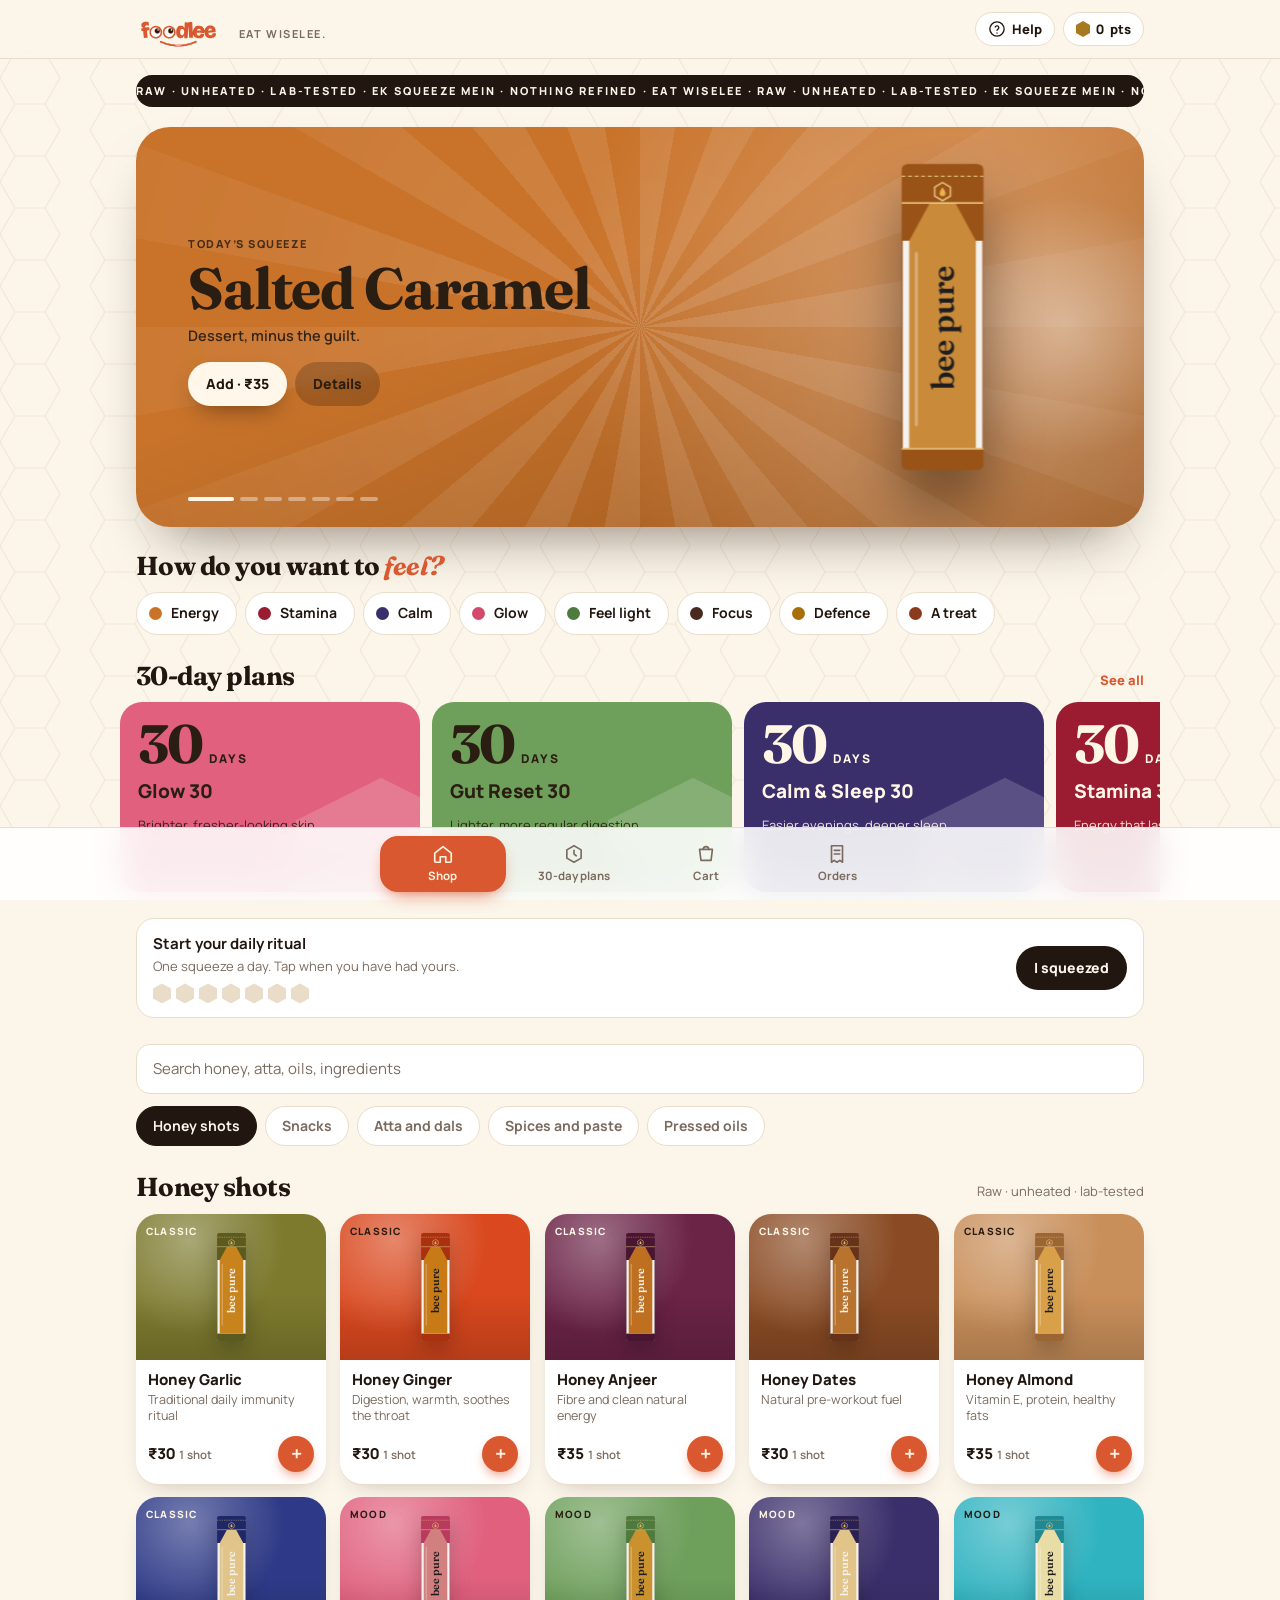
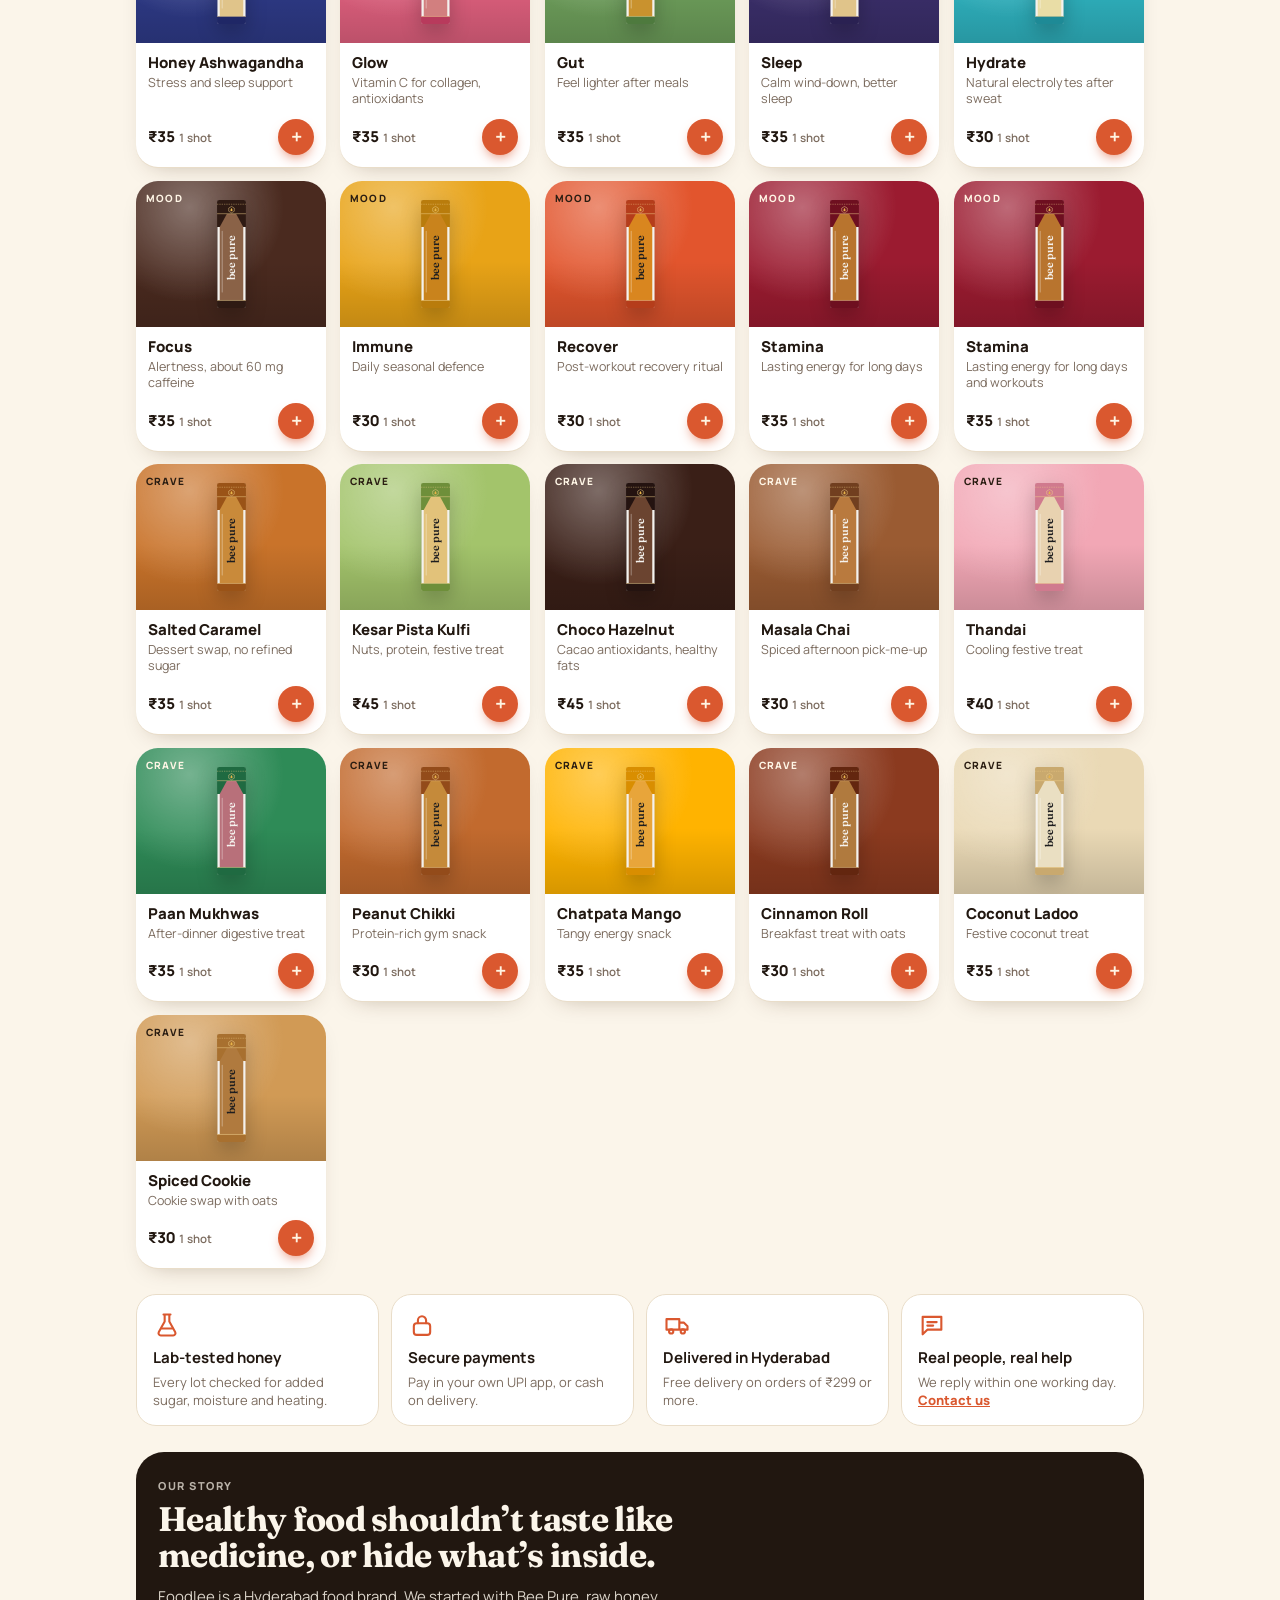
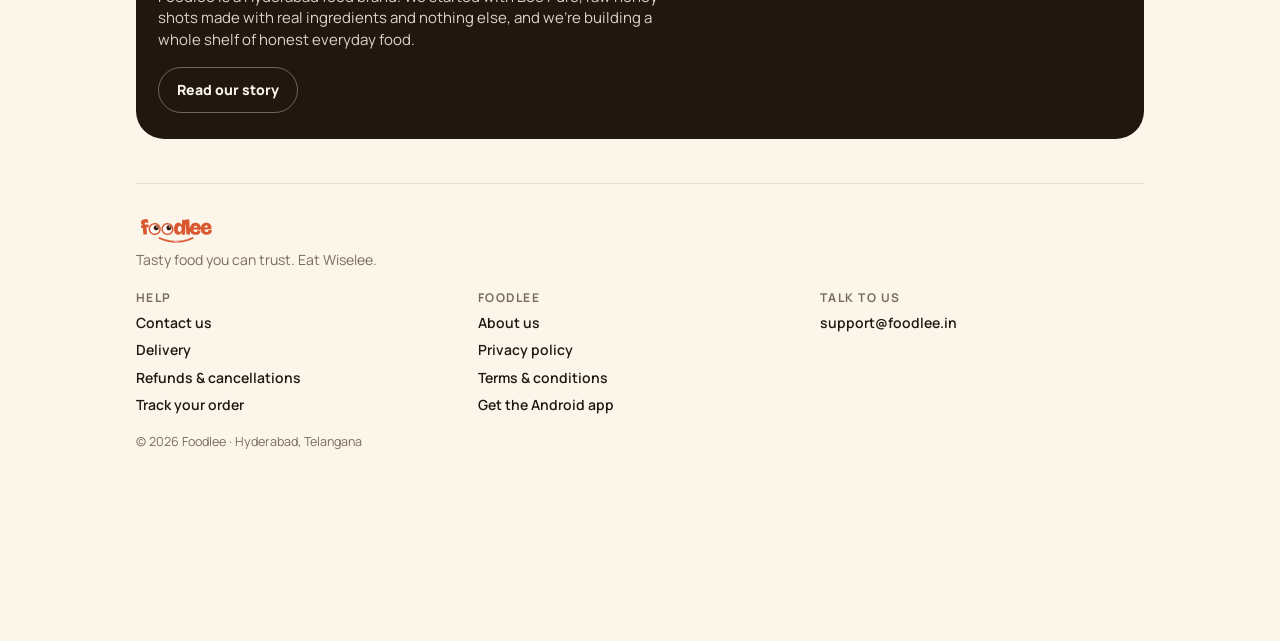
==== commit 2aa99e55: "Make Foodlee shop-ready: trust pages, UPI payment, order desk - About, Contact, Delivery, Refund, Pr" ====
--- a/index.html
+++ b/index.html
@@ -1,4 +1,11 @@
-<!doctype html><html lang="en"><head><meta charset="utf-8"><meta name="viewport" content="width=device-width,initial-scale=1,viewport-fit=cover"><meta name="theme-color" content="#DA582F"><style>body{margin:0}img{max-width:100%}[hidden]{display:none!important}</style><title>Foodlee</title>
+<!doctype html><html lang="en"><head><meta charset="utf-8"><meta name="viewport" content="width=device-width,initial-scale=1,viewport-fit=cover"><meta name="theme-color" content="#DA582F"><style>body{margin:0}img{max-width:100%}[hidden]{display:none!important}</style><title>Foodlee · Raw honey shots and honest food in Hyderabad</title>
+<meta name="description" content="Bee Pure raw honey shots, healthy snacks, fresh atta, unpolished dals, spices and cold-pressed oils. Delivered across Hyderabad. Pay by UPI or cash on delivery.">
+<link rel="canonical" href="https://www.foodlee.in/">
+<meta property="og:type" content="website"><meta property="og:site_name" content="Foodlee"><meta property="og:url" content="https://www.foodlee.in/">
+<meta property="og:title" content="Foodlee · Tasty food you can trust"><meta property="og:description" content="Raw honey shots and honest everyday food, delivered across Hyderabad.">
+<meta property="og:image" content="https://www.foodlee.in/icons/og.png"><meta name="twitter:card" content="summary_large_image">
+<link rel="manifest" href="manifest.webmanifest"><link rel="icon" href="icons/favicon.png" type="image/png"><link rel="apple-touch-icon" href="icons/apple-touch-icon.png">
+<meta name="apple-mobile-web-app-capable" content="yes"><meta name="mobile-web-app-capable" content="yes"><meta name="apple-mobile-web-app-title" content="Foodlee">
 <meta name="claude:viewport-fit-sides" content="cover">
 <link rel="stylesheet" href="https://fonts.googleapis.com/css2?family=Fraunces:ital,opsz,wght@0,9..144,600;0,9..144,700;1,9..144,600&family=Manrope:wght@400;500;600;700;800&display=swap">
 <style>
@@ -408,6 +415,37 @@
 .sprout{position:absolute;bottom:6px;width:18px;height:auto;transform-origin:bottom center;transform:scale(0);animation:sprout .5s cubic-bezier(.2,1.8,.4,1) var(--d) forwards}
 @keyframes sprout{to{transform:scale(1)}}
 .field .cap{position:absolute;left:50%;top:-22px;translate:-50% 0;animation:pop .4s cubic-bezier(.2,1.8,.4,1) 1s both}
+
+/* ===== trust, footer, payment ===== */
+.hdr-r{display:flex;align-items:center;gap:8px}
+.help{display:flex;align-items:center;gap:6px;text-decoration:none;color:var(--ink);font-weight:800;font-size:13px;border:1px solid var(--line);background:var(--surface);border-radius:99px;padding:7px 12px}
+.help svg,.secure svg,.trust svg{width:18px;height:18px;fill:none;stroke:currentColor;stroke-width:1.8;stroke-linecap:round;stroke-linejoin:round;flex:none}
+@media(max-width:380px){.help span{display:none}}
+@media(max-width:440px){.logo small{display:none}}
+.secure{display:flex;gap:8px;align-items:flex-start;margin:0;font-size:12.5px;color:var(--muted);line-height:1.45}
+.secure a{color:inherit;font-weight:700}
+.trust{display:grid;grid-template-columns:repeat(auto-fit,minmax(200px,1fr));gap:12px}
+.tcard{background:var(--surface);border:1px solid var(--line);border-radius:20px;padding:16px;display:flex;flex-direction:column;gap:4px}
+.tcard svg{width:28px;height:28px;color:var(--brand);margin-bottom:4px}
+.tcard b{font-size:15px}.tcard span{color:var(--muted);font-size:13px;line-height:1.4}.tcard a{color:var(--brand);font-weight:800}
+.story{background:var(--ink);color:var(--bg);border-radius:28px;padding:26px 22px}
+.story .eyebrow{color:inherit;opacity:.7;margin:0 0 8px}.story h2{font-size:clamp(24px,5.6vw,34px);max-width:22ch}
+.story p{max-width:56ch;opacity:.85;margin:12px 0 16px}.story .btn.ghost{color:var(--bg);border-color:color-mix(in srgb,var(--bg) 35%,transparent);display:inline-block;text-decoration:none}
+.foot{margin-top:18px;border-top:1px solid var(--line);padding-top:24px;display:flex;flex-direction:column;gap:18px;font-size:14px}
+.fbrand svg{height:36px;width:auto;color:var(--brand);display:block}.fbrand p{margin:6px 0 0;color:var(--muted)}
+.fcols{display:grid;grid-template-columns:repeat(auto-fit,minmax(170px,1fr));gap:18px}
+.fcols div{display:flex;flex-direction:column;gap:7px;min-width:0}.fcols b{font-size:12px;letter-spacing:.12em;text-transform:uppercase;color:var(--muted)}
+.fcols a{color:var(--ink);text-decoration:none;font-weight:600;word-break:break-word}.fcols a:hover{color:var(--brand)}
+.legal{margin:0;color:var(--muted);font-size:12.5px}
+.paystate{font-size:13px;font-weight:800;color:var(--gold);display:flex;align-items:center;flex-wrap:wrap;gap:4px}.paystate.ok{color:var(--ok)}
+.sheet.pay .body{padding-top:20px;gap:14px}
+.pay-h{display:flex;justify-content:space-between;align-items:flex-start;gap:12px}.pay-h .eyebrow{margin:0 0 4px}
+.sheet.pay .x{position:static;background:var(--sunk);color:var(--ink)}
+.qr-wrap{display:flex;gap:14px;align-items:center;background:var(--surface);border:1px solid var(--line);border-radius:18px;padding:12px}
+.qr{width:132px;flex:none;background:#fff;border-radius:12px;padding:4px}.qr svg{display:block;width:100%;height:auto}
+.qr-wrap p{margin:0;color:var(--muted);font-size:13.5px}
+.upi-id{display:grid;grid-template-columns:auto 1fr auto;gap:10px;align-items:center;font-size:14px}.upi-id span{color:var(--muted);font-weight:700;font-size:12px;letter-spacing:.08em;text-transform:uppercase}.upi-id b{word-break:break-all}.upi-id .btn{padding:8px 14px}
+.utr{display:flex;flex-direction:column;gap:5px;font-size:12px;font-weight:700;color:var(--muted)}.utr input{font:inherit;color:var(--ink);background:var(--bg);border:1px solid var(--line);border-radius:12px;padding:12px}
 @media (prefers-reduced-motion:reduce){*{transition:none!important;animation:none!important}#splash{display:none}}
 </style></head><body>
 
@@ -418,7 +456,7 @@
     <svg id="face" viewBox="0 0 220 90" role="img" aria-label="foodlee"><path d="M94.05 86.80C93.66 86.75 92.89 86.60 92.33 86.47C91.77 86.33 90.78 86.17 90.13 86.11C89.48 86.04 88.45 85.95 87.85 85.89C87.25 85.84 86.19 85.66 85.50 85.50C84.81 85.34 83.56 85.14 82.71 85.05C81.04 84.89 80.65 84.80 79.77 84.44C79.45 84.30 78.62 84.11 77.90 84.00C76.52 83.78 76.55 83.79 75.63 83.44C75.29 83.31 74.46 83.10 73.78 82.99C73.10 82.88 72.30 82.69 72.00 82.58C71.70 82.47 70.89 82.24 70.20 82.08C69.47 81.91 68.74 81.67 68.45 81.50C68.17 81.34 67.66 81.14 67.30 81.05C66.94 80.96 66.31 80.71 65.90 80.51C65.49 80.30 64.90 80.07 64.60 80.00C64.30 79.93 63.76 79.73 63.40 79.54C63.04 79.36 62.41 79.12 62.00 79.00C61.59 78.88 61.02 78.65 60.74 78.50C60.45 78.34 59.94 78.14 59.59 78.05C58.84 77.86 57.22 77.10 56.99 76.83C56.90 76.73 56.69 76.39 56.51 76.07C56.05 75.26 56.12 74.87 56.89 74.07C57.54 73.38 57.83 73.23 58.71 73.14C59.39 73.07 59.79 73.19 60.30 73.60C60.44 73.71 60.89 73.88 61.31 73.99C61.73 74.09 62.36 74.33 62.71 74.52C63.06 74.72 63.66 74.95 64.05 75.04C64.44 75.14 64.94 75.34 65.18 75.50C65.41 75.65 65.93 75.86 66.33 75.95C66.72 76.05 67.32 76.27 67.65 76.45C67.98 76.63 68.61 76.88 69.04 77.00C69.48 77.12 70.09 77.35 70.39 77.51C70.76 77.70 71.39 77.89 72.20 78.04C72.89 78.18 73.75 78.40 74.12 78.54C74.48 78.68 75.33 78.89 76.00 79.00C76.67 79.11 77.56 79.34 77.98 79.51C78.43 79.69 79.25 79.90 79.94 80.01C80.70 80.14 81.38 80.31 81.82 80.51C82.55 80.83 82.76 80.86 86.48 81.10C87.37 81.16 88.61 81.29 89.23 81.40C89.85 81.51 90.80 81.67 91.35 81.75C91.90 81.84 92.66 82.00 93.05 82.11C93.73 82.31 93.95 82.31 100.45 82.28C106.49 82.25 107.20 82.23 107.65 82.07C107.92 81.98 108.60 81.83 109.15 81.75C109.70 81.67 110.65 81.51 111.25 81.40C111.85 81.30 113.09 81.16 114.00 81.10C117.68 80.86 117.95 80.83 118.72 80.52C119.60 80.17 119.68 80.15 120.98 79.96C121.56 79.87 122.33 79.67 122.76 79.50C123.18 79.34 124.03 79.11 124.65 79.00C125.28 78.89 126.15 78.66 126.60 78.50C127.05 78.33 127.91 78.11 128.51 78.00C129.32 77.86 129.77 77.72 130.23 77.46C130.57 77.27 131.13 77.05 131.47 76.96C131.81 76.88 132.33 76.67 132.62 76.51C132.91 76.35 133.44 76.14 133.80 76.05C134.16 75.95 134.73 75.72 135.06 75.54C135.40 75.35 135.98 75.13 136.36 75.04C137.06 74.88 137.49 74.70 137.88 74.39C138.01 74.29 138.46 74.13 138.88 74.04C139.30 73.95 139.93 73.72 140.27 73.54C140.73 73.30 141.07 73.20 141.63 73.15C142.43 73.07 142.58 73.12 143.18 73.59C144.00 74.24 144.00 74.23 144.00 74.99C144.00 76.05 143.82 76.39 142.90 77.09C142.25 77.58 141.93 77.74 141.08 78.00C140.51 78.18 139.87 78.43 139.65 78.55C139.43 78.68 138.93 78.88 138.54 78.98C138.15 79.09 137.57 79.31 137.24 79.48C136.92 79.65 136.31 79.88 135.90 80.00C135.49 80.12 134.92 80.35 134.64 80.51C134.35 80.66 133.84 80.86 133.49 80.95C133.14 81.04 132.49 81.29 132.05 81.50C131.51 81.77 130.92 81.96 130.25 82.09C129.70 82.20 128.92 82.40 128.52 82.55C128.12 82.69 127.18 82.91 126.42 83.04C125.67 83.17 124.80 83.38 124.50 83.50C123.71 83.82 123.48 83.88 122.27 84.05C121.58 84.14 120.95 84.30 120.52 84.49C119.65 84.86 119.58 84.87 117.78 85.05C116.94 85.14 115.69 85.34 115.00 85.50C114.31 85.66 113.24 85.84 112.62 85.90C112.01 85.95 110.99 86.05 110.38 86.10C109.76 86.16 108.69 86.34 108.00 86.50C106.59 86.83 105.73 86.87 101.40 86.81C100.05 86.79 98.00 86.80 96.85 86.83C95.70 86.86 94.44 86.85 94.05 86.80ZM44.40 67.41C43.77 67.25 42.88 67.06 42.42 66.97C41.86 66.86 41.45 66.72 41.14 66.51C40.89 66.35 40.40 66.12 40.05 66.00C39.71 65.89 39.34 65.70 39.24 65.58C39.13 65.47 38.83 65.27 38.55 65.13C37.69 64.69 35.50 62.65 34.93 61.75C34.79 61.53 34.55 61.21 34.40 61.05C34.25 60.89 34.07 60.58 34.00 60.37C33.93 60.16 33.76 59.84 33.60 59.67C33.24 59.24 33.15 59.06 32.96 58.33C32.88 57.99 32.67 57.44 32.50 57.11C32.04 56.20 31.95 55.39 31.96 52.45C31.97 49.56 32.09 48.67 32.56 47.99C32.70 47.78 32.91 47.26 33.01 46.83C33.13 46.38 33.34 45.87 33.51 45.63C33.67 45.40 33.91 44.97 34.04 44.68C34.17 44.39 34.38 44.06 34.50 43.95C34.62 43.84 34.80 43.59 34.91 43.40C35.09 43.05 36.85 41.29 37.72 40.57C37.98 40.37 38.38 40.11 38.62 40.00C38.86 39.89 39.24 39.65 39.47 39.46C39.70 39.27 40.15 39.04 40.47 38.95C40.79 38.86 41.21 38.68 41.40 38.56C41.92 38.22 42.29 38.13 44.10 37.86C46.83 37.46 46.83 37.46 49.15 37.79C51.55 38.14 51.74 38.18 52.27 38.54C52.48 38.69 52.95 38.90 53.33 39.01C53.70 39.12 54.15 39.34 54.33 39.49C54.50 39.65 54.88 39.89 55.15 40.03C55.42 40.17 55.76 40.40 55.89 40.54C56.03 40.69 56.32 40.91 56.55 41.04C56.77 41.18 57.02 41.39 57.09 41.52C57.16 41.66 57.35 41.84 57.51 41.94C57.67 42.04 57.91 42.28 58.04 42.48C58.17 42.68 58.40 42.96 58.55 43.10C58.70 43.24 58.88 43.48 58.95 43.65C59.02 43.81 59.25 44.13 59.47 44.36C59.68 44.59 59.93 45.01 60.04 45.30C60.14 45.58 60.38 46.04 60.56 46.31C60.75 46.60 60.93 47.04 61.00 47.37C61.11 47.95 61.25 48.39 61.64 49.40C61.83 49.91 61.85 50.15 61.85 52.55L61.85 55.15L61.57 55.90C61.41 56.31 61.20 56.99 61.10 57.40C60.86 58.36 60.73 58.70 60.50 58.95C60.40 59.06 60.20 59.44 60.06 59.80C59.91 60.15 59.67 60.58 59.51 60.75C59.35 60.91 59.13 61.24 59.01 61.47C58.90 61.69 58.70 61.96 58.58 62.07C58.45 62.17 58.24 62.41 58.10 62.60C57.97 62.79 57.82 62.98 57.76 63.02C57.71 63.05 57.41 63.32 57.09 63.62C56.16 64.48 55.70 64.83 55.32 65.01C55.11 65.10 54.76 65.33 54.52 65.53C54.28 65.73 53.86 65.96 53.58 66.05C53.30 66.13 52.86 66.34 52.59 66.50C52.28 66.70 51.84 66.86 51.33 66.96C50.90 67.04 49.99 67.24 49.30 67.41C47.57 67.81 46.06 67.81 44.40 67.41ZM76.20 67.41C75.57 67.25 74.68 67.05 74.22 66.97C73.65 66.86 73.25 66.72 72.94 66.51C72.69 66.35 72.20 66.12 71.85 66.00C71.51 65.89 71.14 65.70 71.04 65.58C70.93 65.47 70.64 65.27 70.38 65.14C69.66 64.78 67.49 62.82 67.06 62.16C66.96 62.00 66.70 61.68 66.49 61.45C66.28 61.22 66.02 60.84 65.92 60.59C65.81 60.35 65.60 60.00 65.45 59.82C65.30 59.64 65.07 59.16 64.95 58.75C64.82 58.34 64.62 57.87 64.51 57.71C64.04 57.06 63.64 54.08 63.73 52.01C63.83 49.69 64.06 48.36 64.50 47.45C64.72 47.01 64.92 46.52 64.96 46.35C65.05 45.94 65.35 45.37 65.55 45.20C65.64 45.12 65.84 44.78 66.00 44.43C66.16 44.08 66.35 43.77 66.43 43.74C66.51 43.71 66.74 43.45 66.94 43.16C67.59 42.21 69.79 40.24 70.57 39.91C70.85 39.78 71.18 39.58 71.30 39.45C71.43 39.31 71.76 39.13 72.04 39.04C72.32 38.96 72.91 38.71 73.35 38.49C74.08 38.14 74.33 38.08 76.30 37.80C78.69 37.45 78.78 37.45 81.45 37.86C83.23 38.13 83.59 38.23 84.10 38.55C84.29 38.68 84.76 38.88 85.13 39.00C85.51 39.12 85.96 39.35 86.13 39.50C86.31 39.65 86.67 39.89 86.95 40.03C87.22 40.17 87.59 40.42 87.75 40.60C87.91 40.77 88.21 41.01 88.41 41.12C88.61 41.23 88.84 41.45 88.94 41.61C89.03 41.76 89.24 41.97 89.41 42.07C89.57 42.17 89.82 42.43 89.95 42.66C90.08 42.89 90.31 43.15 90.44 43.24C90.58 43.33 90.79 43.58 90.89 43.79C91.00 44.00 91.25 44.39 91.45 44.65C91.66 44.91 91.90 45.37 92.01 45.67C92.11 45.96 92.33 46.40 92.50 46.63C92.73 46.96 92.86 47.32 93.01 48.05C93.12 48.59 93.33 49.42 93.47 49.89C93.71 50.67 93.73 50.91 93.74 52.55C93.75 54.29 93.74 54.39 93.43 55.45C93.25 56.05 93.06 56.84 92.99 57.20C92.87 57.88 92.70 58.28 92.38 58.69C92.28 58.82 92.13 59.18 92.04 59.48C91.95 59.79 91.74 60.18 91.55 60.39C91.37 60.59 91.11 60.97 90.97 61.23C90.70 61.73 90.61 61.83 89.25 63.20C88.21 64.25 87.67 64.71 87.15 64.99C86.93 65.11 86.56 65.36 86.33 65.55C86.10 65.73 85.67 65.95 85.38 66.04C85.09 66.12 84.69 66.31 84.50 66.45C84.14 66.72 83.48 66.94 82.70 67.05C82.45 67.09 81.71 67.25 81.05 67.41C79.39 67.81 77.85 67.81 76.20 67.41ZM116.25 66.90C114.67 66.83 114.55 66.79 114.33 66.37C114.20 66.10 114.18 65.79 114.24 64.15C114.28 63.11 114.33 62.01 114.37 61.72L114.42 61.19L113.89 61.53C113.48 61.79 113.28 62.01 113.05 62.43C112.62 63.24 111.54 64.56 110.95 64.98C110.67 65.17 110.34 65.43 110.20 65.55C110.06 65.68 109.63 65.88 109.25 66.00C108.87 66.13 108.29 66.37 107.97 66.53C107.44 66.81 107.27 66.84 106.27 66.88C104.90 66.93 103.79 66.77 103.23 66.45C103.01 66.31 102.45 66.12 102.00 66.01C101.54 65.91 101.06 65.73 100.91 65.61C100.77 65.50 100.39 65.24 100.07 65.05C98.98 64.36 97.55 62.74 97.03 61.61C96.84 61.20 96.60 60.75 96.50 60.60C96.40 60.45 96.22 60.00 96.11 59.59C96.00 59.18 95.82 58.59 95.71 58.27C95.22 56.88 95.06 54.43 95.21 50.95C95.31 48.52 95.29 48.63 96.20 45.00C96.53 43.65 97.87 41.13 98.74 40.20C98.97 39.95 99.21 39.68 99.26 39.59C99.44 39.30 101.06 38.17 101.55 38.00C101.82 37.90 102.37 37.66 102.77 37.45L103.49 37.07L105.42 37.02C107.90 36.96 108.84 37.08 109.60 37.54C109.90 37.72 110.41 37.95 110.72 38.04C111.27 38.20 111.45 38.33 112.58 39.42C113.14 39.95 113.72 40.81 113.91 41.37C114.18 42.18 114.42 42.49 114.67 42.34C115.02 42.13 115.09 41.64 115.10 39.10C115.11 35.17 115.42 30.02 115.69 29.52C115.88 29.16 116.39 29.07 117.51 29.19C118.06 29.25 118.78 29.30 119.11 29.30C119.44 29.30 119.87 29.37 120.08 29.46C120.28 29.55 120.95 29.66 121.55 29.70C122.16 29.75 122.81 29.82 123.00 29.87C123.53 30.00 123.79 29.92 124.03 29.54C124.27 29.17 124.63 29.00 125.19 29.00C125.39 29.00 125.82 28.93 126.15 28.85C126.52 28.76 127.29 28.70 128.15 28.70C129.32 28.70 129.62 28.66 129.99 28.50C130.63 28.20 132.51 28.21 132.80 28.50C133.23 28.93 133.22 28.85 133.48 33.45C133.52 34.34 133.59 35.10 133.62 35.15C133.65 35.21 133.73 37.25 133.79 39.70C133.85 42.15 133.95 44.44 134.00 44.80C134.05 45.16 134.12 46.63 134.16 48.08C134.21 50.24 134.25 50.74 134.38 50.86C134.65 51.14 134.82 50.81 134.95 49.73C135.03 49.10 135.17 48.52 135.35 48.10C135.50 47.74 135.79 46.95 136.00 46.35C136.69 44.34 137.64 42.63 138.85 41.25C139.52 40.48 141.16 39.12 141.52 39.04C141.68 39.01 141.96 38.86 142.13 38.71C142.31 38.57 142.52 38.39 142.61 38.32C142.70 38.26 143.12 38.13 143.56 38.04C143.99 37.95 144.71 37.72 145.15 37.52L145.95 37.16L147.87 37.12C150.14 37.07 151.14 37.19 152.12 37.60C152.51 37.77 153.24 37.97 153.74 38.05C154.44 38.16 154.74 38.26 155.07 38.50C155.30 38.67 155.75 38.90 156.07 39.01C156.45 39.14 156.77 39.34 157.02 39.60C157.24 39.82 157.46 40.00 157.51 40.00C157.62 40.00 158.90 41.27 159.40 41.86C159.53 42.02 159.79 42.44 159.98 42.80C160.17 43.16 160.41 43.57 160.51 43.71C160.61 43.85 160.87 44.60 161.10 45.37C161.32 46.15 161.64 47.08 161.80 47.44C162.31 48.55 162.54 48.32 162.99 46.25C163.23 45.16 163.37 44.76 163.60 44.43C163.77 44.20 163.97 43.82 164.05 43.59C164.22 43.10 165.46 41.20 165.60 41.20C165.66 41.20 165.83 41.01 166.00 40.78C166.17 40.55 166.52 40.22 166.79 40.04C167.06 39.86 167.30 39.64 167.33 39.56C167.36 39.48 167.70 39.25 168.08 39.06C168.45 38.87 168.82 38.64 168.90 38.55C169.10 38.30 169.48 38.14 170.15 38.00C170.48 37.93 171.04 37.73 171.40 37.54C172.26 37.09 173.11 37.00 176.20 37.00C179.11 37.00 179.84 37.09 180.59 37.51C180.89 37.68 181.42 37.90 181.75 37.99C182.09 38.09 182.65 38.34 182.99 38.56C183.80 39.07 185.41 40.50 185.85 41.09C186.61 42.11 186.77 42.36 186.90 42.70C186.98 42.89 187.19 43.30 187.36 43.60C187.54 43.90 187.73 44.33 187.79 44.55C188.64 47.85 188.64 47.83 188.64 49.88L188.65 51.81L188.19 52.24C187.57 52.83 187.26 52.88 183.78 52.96C181.96 52.99 180.54 53.07 180.04 53.16C179.60 53.24 179.02 53.30 178.76 53.30C178.51 53.30 178.13 53.37 177.92 53.46C177.45 53.66 176.33 53.78 173.97 53.90C172.50 53.97 172.01 54.03 171.72 54.17C171.29 54.38 171.20 54.71 171.43 55.17C171.51 55.32 171.68 55.82 171.80 56.28C172.13 57.51 172.99 58.68 173.99 59.25C175.39 60.04 175.23 60.00 176.65 60.00C178.00 59.99 178.53 59.88 178.92 59.54C179.03 59.43 179.32 59.24 179.58 59.10C180.41 58.65 181.25 56.89 181.04 56.06C180.93 55.62 181.08 55.30 181.45 55.14C181.73 55.03 182.47 55.00 185.25 55.00C189.84 55.00 189.65 54.92 189.50 56.86C189.38 58.46 188.92 60.27 188.46 60.94C188.28 61.22 188.04 61.61 187.95 61.80C187.72 62.26 186.25 63.76 185.78 64.01C185.57 64.11 185.25 64.33 185.07 64.50C184.89 64.66 184.49 64.88 184.19 64.99C183.89 65.10 183.42 65.35 183.13 65.53C182.67 65.83 182.48 65.88 181.48 65.99C180.79 66.06 180.02 66.22 179.50 66.40C177.56 67.06 174.33 67.06 172.55 66.41C172.11 66.25 171.39 66.07 170.96 66.00C169.99 65.85 169.79 65.78 169.32 65.40C169.12 65.24 168.75 65.04 168.50 64.95C168.25 64.86 167.94 64.69 167.80 64.56C167.66 64.44 167.39 64.23 167.20 64.10C166.55 63.66 165.39 62.46 165.03 61.85C164.83 61.52 164.60 61.17 164.52 61.08C164.44 60.98 164.14 60.41 163.84 59.81C163.32 58.73 162.85 57.17 162.39 55.00C162.14 53.77 161.80 52.57 161.69 52.46C161.54 52.30 161.43 52.50 161.20 53.35C160.80 54.88 160.68 54.98 159.26 54.86C158.81 54.82 157.98 54.75 157.40 54.71C156.81 54.66 156.19 54.56 155.98 54.46C155.74 54.36 155.33 54.30 154.85 54.30C154.43 54.30 153.77 54.24 153.37 54.16C152.88 54.06 151.50 54.00 149.00 53.96C146.99 53.92 145.18 53.85 144.97 53.81C144.48 53.69 144.11 53.80 143.87 54.12C143.68 54.37 143.68 54.42 143.84 55.65C143.94 56.44 144.08 57.07 144.20 57.33C144.65 58.25 145.02 58.80 145.33 59.01C145.51 59.13 145.78 59.36 145.95 59.51C146.37 59.90 146.58 59.96 148.11 60.15C149.59 60.34 150.67 60.23 151.48 59.83C152.00 59.57 152.64 58.46 152.94 57.28C153.09 56.73 153.26 56.31 153.36 56.23C153.71 55.97 155.77 56.14 156.80 56.52C157.53 56.78 158.88 57.00 159.77 57.00C160.63 57.00 161.28 57.22 161.40 57.56C161.58 58.01 160.84 61.11 160.41 61.74C160.25 61.97 160.03 62.37 159.92 62.63C159.69 63.16 158.10 64.79 157.55 65.07C157.38 65.15 157.12 65.35 156.95 65.50C156.75 65.69 156.40 65.85 155.92 65.98C155.52 66.09 155.02 66.29 154.81 66.44C154.16 66.90 153.92 66.93 150.50 66.97C146.46 67.03 145.30 66.94 144.47 66.50C144.14 66.33 143.46 66.10 142.96 65.99C142.30 65.85 141.91 65.70 141.55 65.46C141.28 65.27 140.85 65.03 140.60 64.92C140.35 64.81 140.06 64.63 139.95 64.50C139.84 64.38 139.59 64.20 139.39 64.10C138.86 63.82 137.25 62.09 136.95 61.46C136.81 61.17 136.61 60.85 136.50 60.75C136.39 60.65 136.19 60.18 136.04 59.71C135.80 58.90 135.58 58.50 135.39 58.50C135.23 58.50 135.00 58.97 134.90 59.51C134.81 60.02 134.91 63.20 135.06 64.58C135.10 64.89 135.07 65.23 135.00 65.39C134.78 65.93 134.69 65.94 130.34 65.98C125.44 66.02 125.89 66.18 125.85 64.39C125.80 62.17 125.70 60.26 125.60 59.90C125.54 59.71 125.50 59.12 125.50 58.60C125.50 58.08 125.45 57.18 125.40 56.60C125.31 55.69 125.03 48.69 124.95 45.45C124.88 42.45 124.77 41.09 124.60 40.87L124.42 40.65L124.27 41.00C124.17 41.22 124.07 41.98 124.00 43.05C123.94 43.98 123.84 44.97 123.78 45.23C123.73 45.50 123.70 45.84 123.73 45.98C123.76 46.13 123.74 46.48 123.69 46.75C123.64 47.02 123.55 47.88 123.49 48.65C123.43 49.42 123.34 50.48 123.29 51.00C123.24 51.52 123.15 52.56 123.11 53.30C123.02 54.56 122.96 55.63 122.69 60.30C122.63 61.32 122.54 62.55 122.49 63.05C122.44 63.55 122.36 64.49 122.31 65.15C122.21 66.53 122.18 66.66 121.79 66.85C121.49 67.01 119.08 67.03 116.25 66.90ZM19.04 66.21C18.46 65.86 18.41 65.58 18.09 61.20C17.93 58.88 17.69 56.85 17.40 55.10C17.35 54.80 17.26 53.72 17.20 52.70C17.00 49.50 17.16 49.70 14.90 49.85C13.42 49.94 13.26 49.88 13.05 49.18C12.96 48.89 12.85 48.11 12.80 47.45C12.74 46.79 12.63 46.00 12.55 45.70C12.36 45.00 12.36 44.50 12.56 44.00C12.79 43.42 13.09 43.30 14.30 43.30C16.02 43.30 17.32 42.88 17.04 42.42C16.98 42.33 16.59 42.14 16.17 42.00C15.51 41.78 15.32 41.66 14.68 41.05C13.56 39.97 13.32 39.57 12.88 38.07C12.37 36.34 12.36 35.74 12.80 34.20C13.16 32.92 13.37 32.45 13.70 32.15C13.82 32.04 14.01 31.78 14.11 31.58C14.21 31.38 14.42 31.14 14.58 31.05C14.74 30.95 14.95 30.75 15.06 30.59C15.16 30.43 15.43 30.21 15.65 30.11C15.88 30.00 16.25 29.76 16.49 29.56C16.72 29.36 17.10 29.16 17.33 29.10C18.07 28.91 18.33 28.80 18.79 28.50C19.32 28.16 20.16 28.00 21.37 28.00C21.82 28.00 22.53 27.93 22.95 27.85C23.61 27.73 23.83 27.73 24.53 27.84C24.98 27.92 25.83 28.00 26.42 28.03C27.49 28.09 27.85 28.19 28.38 28.61C28.51 28.71 28.92 28.90 29.29 29.05C29.80 29.24 30.00 29.37 30.10 29.58C30.23 29.86 30.38 32.26 30.47 35.22L30.51 36.90L30.26 37.15C29.97 37.44 29.71 37.46 29.29 37.25C29.13 37.16 28.64 37.00 28.20 36.90C27.77 36.79 27.13 36.57 26.79 36.40C26.45 36.24 25.98 36.08 25.76 36.05C25.25 35.97 24.10 36.23 23.55 36.54C23.33 36.66 22.94 36.84 22.69 36.94C22.13 37.14 22.00 37.28 21.72 37.99C21.44 38.69 21.45 39.08 21.78 40.05L22.05 40.85L22.90 41.27L23.75 41.70L25.13 41.70C26.20 41.70 26.59 41.66 26.88 41.53C27.26 41.37 28.02 41.26 29.67 41.14C31.38 41.01 31.44 41.15 31.80 45.75C31.86 46.41 31.93 47.11 31.96 47.31C32.04 47.81 31.92 47.87 30.45 47.99C29.73 48.05 28.97 48.14 28.75 48.20C28.53 48.25 28.15 48.30 27.90 48.30C27.64 48.30 27.17 48.43 26.80 48.58C25.90 48.96 25.82 49.15 26.04 50.29C26.13 50.76 26.20 51.40 26.20 51.70C26.20 52.00 26.27 52.52 26.35 52.85C26.43 53.18 26.49 53.66 26.50 53.91C26.50 54.17 26.55 54.62 26.60 54.91C26.66 55.21 26.75 56.12 26.80 56.95C26.93 58.99 27.28 62.30 27.46 63.15C27.76 64.58 27.59 65.49 26.97 65.75C26.73 65.85 25.97 65.91 24.44 65.95C23.09 65.99 21.78 66.09 21.02 66.21C19.51 66.44 19.42 66.44 19.04 66.21ZM110.10 59.58C110.30 59.43 110.71 59.19 111.02 59.05C111.57 58.80 111.75 58.62 112.82 57.25C113.35 56.58 113.99 54.31 114.10 52.75C114.31 49.60 113.72 47.50 112.20 45.99C111.26 45.05 111.07 44.97 109.71 44.92C108.03 44.85 107.62 44.97 106.86 45.75C106.20 46.42 105.33 47.82 105.06 48.65C104.47 50.49 104.32 53.66 104.74 55.65C104.99 56.85 105.05 57.01 105.75 58.05C106.10 58.57 106.34 58.81 106.68 58.99C106.94 59.12 107.29 59.33 107.45 59.46C107.94 59.83 108.20 59.90 109.00 59.87C109.64 59.85 109.80 59.81 110.10 59.58ZM52.46 55.39C52.96 55.17 53.44 55.00 53.53 55.00C53.69 55.00 54.57 54.32 54.97 53.90C55.56 53.26 56.00 52.67 56.00 52.53C56.00 52.44 56.19 51.96 56.42 51.46C56.84 50.56 56.85 50.54 56.85 49.45C56.85 48.43 56.82 48.31 56.56 47.80C56.40 47.50 56.19 47.01 56.09 46.72C55.72 45.64 54.30 44.25 53.19 43.89C52.84 43.77 52.37 43.59 52.15 43.47C51.61 43.19 49.94 43.11 49.35 43.33C47.70 43.96 47.15 44.21 46.87 44.47C46.69 44.63 46.43 44.84 46.28 44.93C46.13 45.03 45.93 45.25 45.84 45.43C45.75 45.60 45.57 45.84 45.43 45.95C45.29 46.07 45.05 46.53 44.84 47.10C43.98 49.38 43.98 49.61 44.83 51.87C45.24 52.98 45.68 53.55 46.88 54.56C47.17 54.80 47.48 55.00 47.58 55.00C47.67 55.00 48.11 55.16 48.55 55.36C49.96 55.99 51.02 56.00 52.46 55.39ZM83.80 55.58C84.05 55.47 84.56 55.27 84.95 55.13C85.39 54.97 85.80 54.74 86.05 54.50C86.27 54.29 86.55 54.07 86.67 54.01C86.80 53.95 86.97 53.75 87.06 53.57C87.15 53.39 87.37 53.09 87.55 52.90C87.76 52.68 87.95 52.33 88.05 51.95C88.15 51.62 88.32 51.07 88.42 50.72C88.68 49.89 88.68 49.11 88.42 48.25C88.30 47.86 88.13 47.29 88.05 46.96C87.94 46.56 87.79 46.28 87.55 46.06C87.37 45.89 87.15 45.60 87.06 45.43C86.97 45.25 86.77 45.04 86.62 44.96C86.47 44.88 86.20 44.66 86.01 44.46C85.76 44.20 85.45 44.03 84.86 43.84C84.41 43.69 83.94 43.50 83.80 43.41C83.62 43.29 83.29 43.25 82.39 43.25C81.29 43.25 81.18 43.27 80.54 43.57C80.16 43.74 79.64 43.96 79.37 44.05C78.70 44.29 77.09 45.90 76.91 46.52C76.84 46.76 76.65 47.15 76.49 47.39C76.17 47.88 76.06 48.43 76.06 49.50C76.06 50.57 76.17 51.12 76.49 51.61C76.65 51.85 76.84 52.25 76.91 52.50C77.12 53.21 78.80 54.83 79.57 55.05C79.89 55.14 80.37 55.33 80.64 55.47C81.55 55.93 82.90 55.98 83.80 55.58ZM49.25 55.19C48.86 55.08 48.31 54.92 48.02 54.84C47.71 54.75 47.40 54.59 47.27 54.44C47.15 54.30 46.88 54.09 46.67 53.98C46.46 53.88 46.21 53.65 46.12 53.48C46.03 53.31 45.80 53.00 45.62 52.79C45.37 52.50 45.24 52.19 45.04 51.43C44.66 49.90 44.64 49.34 44.94 48.03C45.21 46.81 45.36 46.46 45.70 46.15C45.82 46.04 46.01 45.78 46.11 45.57C46.22 45.36 46.43 45.14 46.58 45.08C46.73 45.01 47.01 44.82 47.20 44.64C47.58 44.30 48.00 44.15 49.53 43.79L50.51 43.56L51.43 43.74C52.82 44.02 53.53 44.27 53.81 44.56C53.94 44.70 54.21 44.90 54.41 45.01C54.63 45.12 54.88 45.37 55.04 45.65C55.19 45.90 55.35 46.10 55.40 46.10C55.56 46.10 55.77 46.60 56.14 47.91C56.58 49.46 56.58 49.55 56.14 51.10C55.76 52.41 55.56 52.90 55.40 52.90C55.35 52.90 55.19 53.10 55.04 53.35C54.88 53.64 54.63 53.88 54.39 54.00C54.18 54.11 53.95 54.28 53.88 54.39C53.70 54.65 53.47 54.74 52.12 55.10C50.83 55.45 50.23 55.46 49.25 55.19ZM80.62 55.06C79.95 54.88 79.38 54.71 79.35 54.69C79.32 54.67 79.14 54.52 78.94 54.35C77.98 53.54 77.21 52.65 77.10 52.20C77.04 51.95 76.85 51.41 76.68 51.00C76.26 49.96 76.26 49.02 76.68 48.04C76.84 47.66 77.02 47.12 77.09 46.85C77.19 46.44 77.34 46.22 77.89 45.65C79.13 44.38 79.28 44.29 80.88 43.90L82.31 43.56L83.23 43.74C84.69 44.04 85.32 44.26 85.65 44.61C85.82 44.78 86.11 45.00 86.31 45.11C86.54 45.22 86.79 45.48 86.99 45.82C87.16 46.11 87.41 46.50 87.55 46.68C87.91 47.18 88.05 47.98 88.05 49.55C88.04 51.26 87.87 52.04 87.35 52.61C87.16 52.82 86.94 53.15 86.86 53.34C86.77 53.55 86.58 53.75 86.38 53.85C86.20 53.95 85.89 54.18 85.68 54.37C85.38 54.67 85.12 54.78 84.08 55.06C82.57 55.47 82.18 55.47 80.62 55.06ZM53.34 49.10C53.87 48.90 53.89 48.88 54.16 48.20C54.41 47.56 54.42 47.48 54.30 46.98C54.13 46.24 53.96 46.00 53.37 45.61C52.68 45.15 52.15 45.14 51.45 45.56C50.90 45.89 50.60 46.27 50.34 46.97L50.16 47.42L50.56 48.16C50.96 48.91 51.13 49.06 51.71 49.20C52.30 49.34 52.77 49.31 53.34 49.10ZM85.27 49.06C86.06 48.69 86.34 47.92 86.10 46.76C86.00 46.28 85.93 46.15 85.68 46.02C85.51 45.92 85.20 45.70 84.98 45.52C84.34 45.00 83.73 45.12 82.76 45.95C81.74 46.82 81.77 47.88 82.84 48.89C83.33 49.35 84.47 49.43 85.27 49.06ZM153.03 48.79C153.39 48.34 153.09 46.86 152.48 46.10C152.35 45.95 152.17 45.68 152.08 45.51C151.99 45.34 151.81 45.16 151.68 45.11C149.90 44.37 149.55 44.26 148.90 44.28C147.93 44.29 146.37 44.92 145.95 45.47C145.78 45.68 145.55 45.95 145.42 46.08C145.16 46.34 144.92 46.86 144.65 47.79C144.46 48.41 144.46 48.43 144.65 48.56C144.75 48.64 145.00 48.70 145.19 48.70C145.39 48.71 145.75 48.76 146.00 48.81C146.43 48.92 151.33 49.10 152.34 49.05C152.73 49.03 152.88 48.97 153.03 48.79ZM51.64 48.93C51.07 48.82 50.62 47.74 50.80 46.94C50.86 46.67 50.97 46.35 51.05 46.24C51.20 46.01 51.97 45.70 52.39 45.70C52.72 45.70 53.56 46.02 53.75 46.21C54.12 46.58 54.11 47.91 53.74 48.48C53.46 48.91 52.54 49.11 51.64 48.93ZM83.23 48.85C82.86 48.59 82.37 47.61 82.43 47.24C82.52 46.71 82.97 46.11 83.43 45.89C84.02 45.63 84.41 45.65 85.11 46.00C85.79 46.35 85.90 46.54 85.90 47.38C85.90 48.09 85.66 48.51 85.11 48.80C84.62 49.05 83.56 49.08 83.23 48.85ZM174.15 48.85C174.48 48.77 174.96 48.71 175.21 48.70C175.47 48.70 175.84 48.63 176.05 48.54C176.25 48.46 177.06 48.32 177.83 48.24C179.41 48.07 179.70 47.98 179.85 47.56C179.99 47.15 179.14 45.54 178.51 45.02C178.26 44.81 177.96 44.55 177.84 44.43C177.52 44.11 176.98 44.00 175.70 44.00C174.41 44.00 174.28 44.04 173.13 44.86C172.30 45.46 172.14 45.67 171.69 46.69C171.10 48.06 171.02 48.44 171.24 48.69C171.34 48.80 171.52 48.91 171.64 48.93C172.15 49.03 173.60 48.99 174.15 48.85Z" fill="var(--brand)" fill-rule="evenodd"/><g class="eyes"><path d="M143.02 75.38C142.83 75.13 142.80 74.84 142.94 74.64C143.24 74.25 143.65 74.83 143.40 75.29C143.28 75.53 143.17 75.55 143.02 75.38ZM45.25 63.90C44.51 63.84 44.24 63.76 43.76 63.51C43.44 63.33 42.93 63.14 42.63 63.09C42.05 62.98 41.40 62.67 41.27 62.43C41.22 62.36 40.95 62.19 40.67 62.06C40.38 61.93 39.95 61.65 39.71 61.44C38.82 60.64 37.90 59.69 37.90 59.57C37.90 59.51 37.73 59.27 37.52 59.04C37.32 58.81 37.09 58.45 37.01 58.24C36.93 58.03 36.71 57.57 36.50 57.24C36.25 56.80 36.10 56.40 36.01 55.89C35.94 55.48 35.80 54.78 35.69 54.32C35.45 53.26 35.45 52.11 35.70 50.91C35.81 50.39 35.90 49.83 35.90 49.66C35.90 49.15 36.28 48.11 36.60 47.72C36.76 47.52 36.90 47.30 36.90 47.24C36.90 46.97 37.28 46.30 37.58 46.05C37.76 45.90 37.90 45.71 37.90 45.63C37.90 45.55 38.17 45.21 38.50 44.88C38.83 44.56 39.10 44.25 39.10 44.20C39.10 44.15 39.27 44.02 39.48 43.91C39.70 43.80 39.94 43.61 40.02 43.48C40.10 43.35 40.35 43.19 40.56 43.11C40.77 43.04 41.17 42.80 41.45 42.60C41.82 42.32 42.18 42.16 42.80 42.00C43.27 41.88 43.83 41.71 44.05 41.60C44.87 41.22 45.24 41.17 46.75 41.16C48.11 41.16 48.36 41.19 49.40 41.47C50.03 41.64 50.83 41.80 51.16 41.84C51.86 41.90 52.30 42.07 52.30 42.26C52.30 42.51 51.95 42.57 50.40 42.63C48.65 42.70 48.42 42.75 47.99 43.25C47.79 43.47 47.59 43.60 47.44 43.60C46.88 43.60 46.30 44.04 45.14 45.32C44.84 45.66 44.71 45.90 44.66 46.22C44.61 46.55 44.51 46.72 44.25 46.93C43.77 47.31 43.67 47.78 43.67 49.50C43.67 51.22 43.77 51.69 44.25 52.07C44.51 52.28 44.61 52.45 44.66 52.78C44.78 53.56 46.45 55.25 47.21 55.36C47.56 55.40 47.73 55.50 48.01 55.82C48.34 56.18 48.43 56.22 49.06 56.30C49.87 56.41 51.22 56.41 52.03 56.31C52.54 56.25 52.66 56.19 52.98 55.83C53.29 55.49 53.43 55.42 53.88 55.36C54.38 55.30 54.46 55.24 55.36 54.37C56.13 53.61 56.30 53.39 56.30 53.15C56.30 52.64 56.41 52.40 56.72 52.24C57.15 52.02 57.27 51.62 57.39 50.00C57.51 48.38 57.57 48.10 57.75 48.10C58.13 48.10 58.28 50.23 58.11 53.13C57.98 55.27 57.83 56.04 57.44 56.63C57.31 56.83 57.17 57.15 57.13 57.33C57.05 57.75 56.78 58.28 56.45 58.65C56.31 58.81 56.10 59.12 55.99 59.33C55.88 59.55 55.49 60.01 55.12 60.36C54.75 60.71 54.27 61.17 54.05 61.39C53.83 61.60 53.47 61.86 53.25 61.96C53.03 62.06 52.80 62.19 52.75 62.25C52.37 62.64 52.05 62.82 51.38 62.99C50.96 63.09 50.37 63.32 50.08 63.49C49.28 63.94 47.56 64.09 45.25 63.90ZM76.96 63.89C76.14 63.81 75.85 63.74 75.28 63.45C74.91 63.26 74.54 63.10 74.46 63.10C74.20 63.10 73.37 62.70 73.04 62.41C72.86 62.25 72.57 62.09 72.40 62.05C72.18 62.00 71.68 61.57 70.66 60.56C69.44 59.34 69.19 59.05 69.02 58.57C68.90 58.26 68.65 57.81 68.46 57.56C68.24 57.26 68.07 56.90 68.00 56.53C67.93 56.21 67.77 55.57 67.64 55.10C67.11 53.16 67.06 51.94 67.46 50.60C67.60 50.13 67.82 49.33 67.95 48.82C68.14 48.12 68.28 47.78 68.55 47.46C68.74 47.22 68.90 46.98 68.90 46.91C68.90 46.67 69.31 46.00 69.55 45.84C69.68 45.75 69.82 45.59 69.86 45.48C70.00 45.04 71.92 43.31 72.61 43.02C72.85 42.91 73.14 42.73 73.25 42.60C73.54 42.28 73.86 42.14 74.60 42.00C74.96 41.93 75.52 41.75 75.85 41.59C76.82 41.13 79.23 41.00 80.58 41.34C82.03 41.71 82.38 41.78 83.02 41.85C83.45 41.89 83.78 41.98 83.92 42.10C84.34 42.44 84.04 42.54 82.34 42.62C80.37 42.71 80.26 42.73 80.00 43.15C79.77 43.52 79.71 43.55 78.95 43.65C78.52 43.71 78.39 43.79 77.95 44.25C77.68 44.54 77.37 44.80 77.28 44.83C77.03 44.92 76.71 45.48 76.63 45.95C76.59 46.24 76.46 46.45 76.17 46.72C75.67 47.19 75.61 47.49 75.61 49.50C75.61 51.51 75.67 51.81 76.17 52.28C76.46 52.55 76.59 52.76 76.63 53.05C76.71 53.56 77.03 54.08 77.33 54.19C77.46 54.24 77.73 54.48 77.93 54.74C78.31 55.20 78.73 55.40 79.32 55.40C79.51 55.40 79.68 55.52 79.93 55.82C80.33 56.30 80.67 56.38 82.35 56.39C83.90 56.40 84.47 56.27 84.94 55.82C85.23 55.53 85.47 55.40 85.77 55.35C86.09 55.30 86.25 55.20 86.41 54.99C86.53 54.82 86.79 54.58 87.00 54.45C87.21 54.32 87.41 54.10 87.45 53.98C87.49 53.85 87.67 53.61 87.86 53.45C88.09 53.25 88.25 52.98 88.33 52.70C88.40 52.45 88.64 51.94 88.87 51.55C89.24 50.94 89.31 50.73 89.39 49.98C89.45 49.50 89.56 48.98 89.64 48.83L89.78 48.55L89.90 48.85C90.30 49.90 90.02 55.11 89.50 55.96C89.44 56.07 89.24 56.57 89.06 57.08C88.88 57.59 88.67 58.09 88.59 58.18C88.27 58.58 87.90 59.09 87.90 59.16C87.90 59.23 87.01 60.25 86.59 60.65C86.48 60.76 86.18 61.06 85.92 61.31C85.66 61.57 85.26 61.87 85.03 61.99C84.80 62.11 84.46 62.33 84.28 62.49C84.06 62.68 83.63 62.87 83.00 63.05C82.48 63.20 81.94 63.38 81.80 63.46C80.98 63.91 78.99 64.09 76.96 63.89ZM49.25 55.19C48.86 55.08 48.31 54.92 48.02 54.84C47.71 54.75 47.40 54.59 47.27 54.44C47.15 54.30 46.88 54.09 46.67 53.98C46.46 53.88 46.21 53.65 46.12 53.48C46.03 53.31 45.80 53.00 45.62 52.79C45.37 52.50 45.24 52.19 45.04 51.43C44.66 49.90 44.64 49.34 44.94 48.03C45.21 46.81 45.36 46.46 45.70 46.15C45.82 46.04 46.01 45.78 46.11 45.57C46.22 45.36 46.43 45.14 46.58 45.08C46.73 45.01 47.01 44.82 47.20 44.64C47.58 44.30 48.00 44.15 49.53 43.79L50.51 43.56L51.43 43.74C52.82 44.02 53.53 44.27 53.81 44.56C53.94 44.70 54.21 44.90 54.41 45.01C54.63 45.12 54.88 45.37 55.04 45.65C55.19 45.90 55.35 46.10 55.40 46.10C55.56 46.10 55.77 46.60 56.14 47.91C56.58 49.46 56.58 49.55 56.14 51.10C55.76 52.41 55.56 52.90 55.40 52.90C55.35 52.90 55.19 53.10 55.04 53.35C54.88 53.64 54.63 53.88 54.39 54.00C54.18 54.11 53.95 54.28 53.88 54.39C53.70 54.65 53.47 54.74 52.12 55.10C50.83 55.45 50.23 55.46 49.25 55.19ZM80.62 55.06C79.95 54.88 79.38 54.71 79.35 54.69C79.32 54.67 79.14 54.52 78.94 54.35C77.98 53.54 77.21 52.65 77.10 52.20C77.04 51.95 76.85 51.41 76.68 51.00C76.26 49.96 76.26 49.02 76.68 48.04C76.84 47.66 77.02 47.12 77.09 46.85C77.19 46.44 77.34 46.22 77.89 45.65C79.13 44.38 79.28 44.29 80.88 43.90L82.31 43.56L83.23 43.74C84.69 44.04 85.32 44.26 85.65 44.61C85.82 44.78 86.11 45.00 86.31 45.11C86.54 45.22 86.79 45.48 86.99 45.82C87.16 46.11 87.41 46.50 87.55 46.68C87.91 47.18 88.05 47.98 88.05 49.55C88.04 51.26 87.87 52.04 87.35 52.61C87.16 52.82 86.94 53.15 86.86 53.34C86.77 53.55 86.58 53.75 86.38 53.85C86.20 53.95 85.89 54.18 85.68 54.37C85.38 54.67 85.12 54.78 84.08 55.06C82.57 55.47 82.18 55.47 80.62 55.06ZM53.34 49.10C53.87 48.90 53.89 48.88 54.16 48.20C54.41 47.56 54.42 47.48 54.30 46.98C54.13 46.24 53.96 46.00 53.37 45.61C52.68 45.15 52.15 45.14 51.45 45.56C50.90 45.89 50.60 46.27 50.34 46.97L50.16 47.42L50.56 48.16C50.96 48.91 51.13 49.06 51.71 49.20C52.30 49.34 52.77 49.31 53.34 49.10ZM85.27 49.06C86.06 48.69 86.34 47.92 86.10 46.76C86.00 46.28 85.93 46.15 85.68 46.02C85.51 45.92 85.20 45.70 84.98 45.52C84.34 45.00 83.73 45.12 82.76 45.95C81.74 46.82 81.77 47.88 82.84 48.89C83.33 49.35 84.47 49.43 85.27 49.06ZM51.57 48.42C51.39 48.22 51.24 46.72 51.39 46.51C51.46 46.40 51.72 46.37 52.40 46.37C53.39 46.37 53.57 46.45 53.61 46.90C53.67 47.59 53.60 47.83 53.21 48.21C52.86 48.57 52.78 48.60 52.28 48.60C51.88 48.60 51.69 48.55 51.57 48.42ZM83.31 48.38C83.20 48.07 83.19 46.80 83.30 46.59C83.54 46.14 84.91 46.29 85.34 46.81C85.73 47.27 85.68 47.53 85.09 48.10C84.59 48.59 84.56 48.60 83.99 48.60C83.46 48.60 83.39 48.57 83.31 48.38ZM56.57 46.64C56.44 46.51 56.50 45.99 56.65 45.94C56.88 45.85 57.11 46.10 57.08 46.39C57.05 46.65 56.73 46.80 56.57 46.64ZM53.44 43.50C53.21 43.41 53.06 43.14 53.16 42.99C53.25 42.84 53.87 42.89 54.04 43.05C54.19 43.20 54.16 43.50 54.00 43.50C53.95 43.50 53.86 43.52 53.78 43.54C53.71 43.57 53.56 43.55 53.44 43.50ZM85.28 43.39C85.03 43.25 85.06 43.01 85.34 42.94C85.65 42.87 86.02 43.06 85.98 43.28C85.94 43.48 85.53 43.55 85.28 43.39Z" fill="#FFFFFF" fill-rule="evenodd"/><g class="pupils"><path d="M49.25 55.19C48.86 55.08 48.31 54.92 48.02 54.84C47.71 54.75 47.40 54.59 47.27 54.44C47.15 54.30 46.88 54.09 46.67 53.98C46.46 53.88 46.21 53.65 46.12 53.48C46.03 53.31 45.80 53.00 45.62 52.79C45.37 52.50 45.24 52.19 45.04 51.43C44.66 49.90 44.64 49.34 44.94 48.03C45.21 46.81 45.36 46.46 45.70 46.15C45.82 46.04 46.01 45.78 46.11 45.57C46.22 45.36 46.43 45.14 46.58 45.08C46.73 45.01 47.01 44.82 47.20 44.64C47.58 44.30 48.00 44.15 49.53 43.79L50.51 43.56L51.43 43.74C52.82 44.02 53.53 44.27 53.81 44.56C53.94 44.70 54.21 44.90 54.41 45.01C54.63 45.12 54.88 45.37 55.04 45.65C55.19 45.90 55.35 46.10 55.40 46.10C55.56 46.10 55.77 46.60 56.14 47.91C56.58 49.46 56.58 49.55 56.14 51.10C55.76 52.41 55.56 52.90 55.40 52.90C55.35 52.90 55.19 53.10 55.04 53.35C54.88 53.64 54.63 53.88 54.39 54.00C54.18 54.11 53.95 54.28 53.88 54.39C53.70 54.65 53.47 54.74 52.12 55.10C50.83 55.45 50.23 55.46 49.25 55.19ZM80.62 55.06C79.95 54.88 79.38 54.71 79.35 54.69C79.32 54.67 79.14 54.52 78.94 54.35C77.98 53.54 77.21 52.65 77.10 52.20C77.04 51.95 76.85 51.41 76.68 51.00C76.26 49.96 76.26 49.02 76.68 48.04C76.84 47.66 77.02 47.12 77.09 46.85C77.19 46.44 77.34 46.22 77.89 45.65C79.13 44.38 79.28 44.29 80.88 43.90L82.31 43.56L83.23 43.74C84.69 44.04 85.32 44.26 85.65 44.61C85.82 44.78 86.11 45.00 86.31 45.11C86.54 45.22 86.79 45.48 86.99 45.82C87.16 46.11 87.41 46.50 87.55 46.68C87.91 47.18 88.05 47.98 88.05 49.55C88.04 51.26 87.87 52.04 87.35 52.61C87.16 52.82 86.94 53.15 86.86 53.34C86.77 53.55 86.58 53.75 86.38 53.85C86.20 53.95 85.89 54.18 85.68 54.37C85.38 54.67 85.12 54.78 84.08 55.06C82.57 55.47 82.18 55.47 80.62 55.06ZM53.34 49.10C53.87 48.90 53.89 48.88 54.16 48.20C54.41 47.56 54.42 47.48 54.30 46.98C54.13 46.24 53.96 46.00 53.37 45.61C52.68 45.15 52.15 45.14 51.45 45.56C50.90 45.89 50.60 46.27 50.34 46.97L50.16 47.42L50.56 48.16C50.96 48.91 51.13 49.06 51.71 49.20C52.30 49.34 52.77 49.31 53.34 49.10ZM85.27 49.06C86.06 48.69 86.34 47.92 86.10 46.76C86.00 46.28 85.93 46.15 85.68 46.02C85.51 45.92 85.20 45.70 84.98 45.52C84.34 45.00 83.73 45.12 82.76 45.95C81.74 46.82 81.77 47.88 82.84 48.89C83.33 49.35 84.47 49.43 85.27 49.06Z" fill="#26180F" fill-rule="evenodd"/></g></g><path class="tongue" d="M93.40 86.98C92.99 86.94 92.08 86.76 91.38 86.59C90.20 86.29 90.10 86.25 90.10 86.03C90.10 85.84 90.15 85.80 90.39 85.80C91.05 85.80 92.81 86.02 93.58 86.20C94.42 86.40 95.84 86.47 96.07 86.32C96.26 86.20 95.73 85.26 95.35 85.06C94.94 84.83 94.17 84.10 93.46 83.25C93.13 82.86 92.80 82.51 92.71 82.46C92.41 82.28 91.45 82.10 90.78 82.10L90.10 82.10L90.10 81.65C90.10 81.40 90.15 81.20 90.20 81.20C90.26 81.20 91.15 81.38 92.18 81.60L94.05 82.01L100.50 81.97L106.95 81.94L108.55 81.57C109.43 81.37 110.60 81.16 111.15 81.10C111.70 81.04 112.34 80.98 112.58 80.95L113.00 80.90L113.00 81.25C113.00 81.49 112.95 81.60 112.83 81.63C111.93 81.88 110.30 82.10 109.30 82.10C108.94 82.11 108.48 82.17 108.28 82.24C107.76 82.43 107.10 82.98 106.94 83.37C106.86 83.55 106.63 83.81 106.41 83.95C106.20 84.09 105.97 84.31 105.91 84.44C105.84 84.56 105.59 84.76 105.35 84.88C105.11 85.00 104.83 85.22 104.74 85.37C104.65 85.52 104.49 85.77 104.39 85.91C104.26 86.11 104.24 86.20 104.33 86.29C104.52 86.48 106.16 86.42 107.00 86.20C107.42 86.08 108.40 85.95 109.20 85.90C111.28 85.75 112.63 85.62 112.83 85.54C112.97 85.49 113.00 85.54 113.00 85.77L113.00 86.06L111.62 86.18C110.87 86.24 109.89 86.39 109.45 86.51C107.55 87.03 107.66 87.02 100.70 87.04C97.10 87.05 93.81 87.03 93.40 86.98Z" fill="#F2A39B"/></svg>
     <small>Eat Wiselee.</small>
   </div>
-  <div class="pts" title="Foodlee points"><i></i><span id="pts">0</span> pts</div>
+  <div class="hdr-r"><a class="help" href="contact.html" aria-label="Help and contact"><svg viewBox="0 0 24 24" aria-hidden="true"><circle cx="12" cy="12" r="9.5"/><path d="M9.6 9.3a2.5 2.5 0 0 1 4.8.9c0 1.7-2.4 2.2-2.4 3.6M12 17.2v.1"/></svg><span>Help</span></a><div class="pts" title="Foodlee points"><i></i><span id="pts">0</span> pts</div></div>
 </div></header>
 
 <main class="wrap" id="view"></main>
@@ -437,10 +475,14 @@
 <div id="cele" hidden aria-live="polite"><div class="fill"><svg class="wave" viewBox="0 0 1200 60" preserveAspectRatio="none"><path d="M0 30Q150 0 300 30T600 30T900 30T1200 30V60H0Z"/></svg></div>
 <div class="cele-in"><svg viewBox="0 0 220 90"><use href="#fl"/></svg><h2 class="display">Order placed!</h2><p id="celeId"></p></div></div>
 
+<script src="config.js"></script>
+<script src="assets/qrcode.js"></script>
 <script>
 const P = [{"id":"h0","cat":"honey","sub":"Classic","name":"Honey Garlic","c":"#7D7A2E","band":"#5C5A1E","honey":"#C9831C","lt":true,"hook":"Dadi’s remedy, made easy.","taste":"A honey-garlic glaze: mellow roasted garlic, warm spice, no harsh bite.","ben":"Traditional daily immunity ritual","best":"Morning, on an empty stomach","ing":["Raw honey","Roasted garlic granules","Raw ACV","Ceylon cinnamon","Clove","Black pepper"],"moods":["defence"],"v":[["1 shot",30]]},{"id":"h1","cat":"honey","sub":"Classic","name":"Honey Ginger","c":"#D9481E","band":"#A8320F","honey":"#C77A16","lt":false,"hook":"Warmth in one squeeze.","taste":"Like a spicy-sweet ginger candy, or a sip of adrak chai.","ben":"Digestion, warmth, soothes the throat","best":"After a heavy meal, or on cold mornings","ing":["Raw honey","Dry ginger (sonth)","Lemon peel powder","Ceylon cinnamon","Black pepper"],"moods":["light"],"v":[["1 shot",30]]},{"id":"h2","cat":"honey","sub":"Classic","name":"Honey Anjeer","c":"#6B2346","band":"#4A1530","honey":"#BE7020","lt":true,"hook":"Nature’s energy bar, in honey.","taste":"Jammy fig with cardamom, like a soft anjeer barfi.","ben":"Fibre and clean natural energy","best":"30 min before a workout, or an afternoon pick-me-up","ing":["Raw honey","Dried anjeer, finely chopped","Cardamom","Ceylon cinnamon"],"moods":["energy","stamina"],"v":[["1 shot",35]]},{"id":"h3","cat":"honey","sub":"Classic","name":"Honey Dates","c":"#8A4B24","band":"#66331A","honey":"#B8742E","lt":true,"hook":"Toffee you can feel good about.","taste":"Rich caramel-toffee, like warm khajoor halwa.","ben":"Natural pre-workout fuel","best":"30 min before a workout, or with breakfast","ing":["Raw honey","Date powder","Ceylon cinnamon","Pink salt","Vanilla bean powder"],"moods":["energy","stamina"],"v":[["1 shot",30]]},{"id":"h4","cat":"honey","sub":"Classic","name":"Honey Almond","c":"#C98F5A","band":"#9C6634","honey":"#D9A04A","lt":false,"hook":"Badam power, every morning.","taste":"Like creamy badam milk with a marzipan finish.","ben":"Vitamin E, protein, healthy fats","best":"Morning, like soaked badam, or in warm milk at night","ing":["Raw honey","Roasted almond powder","Cardamom","Kesar","Pink salt"],"moods":["glow","stamina"],"v":[["1 shot",35]]},{"id":"h5","cat":"honey","sub":"Classic","name":"Honey Ashwagandha","c":"#2E3A87","band":"#1F2766","honey":"#E0C48A","lt":true,"hook":"Calm, the traditional way.","taste":"Warm cinnamon-cardamom honey with a soft vanilla finish.","ben":"Stress and sleep support","best":"Before bed, or after an evening workout","ing":["Raw honey","Ashwagandha root extract (low-bitter)","Ceylon cinnamon","Cardamom","Vanilla bean powder"],"moods":["calm"],"v":[["1 shot",35]]},{"id":"h6","cat":"honey","sub":"Mood","name":"Glow","c":"#E0607E","band":"#B83A5C","honey":"#D27F7F","lt":false,"hook":"Your 28-day glow ritual.","taste":"Strawberry-rose lemonade with a gentle amla tang.","ben":"Vitamin C for collagen, antioxidants","best":"Morning","ing":["Raw honey","Gulkand","Amla powder","Strawberry powder","Beetroot powder","Lemon powder","Rose petal powder"],"moods":["glow"],"v":[["1 shot",35]]},{"id":"h7","cat":"honey","sub":"Mood","name":"Gut","c":"#6E9F5B","band":"#4E7A3E","honey":"#C9922E","lt":false,"hook":"Feel lighter in days.","taste":"Warm ginger and sweet saunf, like after-dinner mukhwas.","ben":"Feel lighter after meals","best":"After lunch or dinner","ing":["Raw honey","Chicory inulin","Ginger powder","Fennel powder","Triphala","Mulethi, mint","Ajwain, black salt","Lemon powder"],"moods":["light"],"v":[["1 shot",35]]},{"id":"h8","cat":"honey","sub":"Mood","name":"Sleep","c":"#3B2F6B","band":"#2A2152","honey":"#E0C48A","lt":true,"hook":"The bedtime ritual.","taste":"Warm kesar-elaichi milk, sweet and soothing.","ben":"Calm wind-down, better sleep","best":"30–60 min before bed","ing":["Raw honey","Ashwagandha root extract (low-bitter)","Ceylon cinnamon","Cardamom","Nutmeg","Kesar (saffron)","Vanilla bean powder"],"moods":["calm"],"v":[["1 shot",35]]},{"id":"h9","cat":"honey","sub":"Mood","name":"Hydrate","c":"#2FB3C0","band":"#1E8A96","honey":"#E9DDA6","lt":false,"hook":"Nature’s electrolyte.","taste":"Nimbu-pani with a coconut and mint finish.","ben":"Natural electrolytes after sweat","best":"During or after a workout","ing":["Raw honey","Coconut water powder","Lemon powder","Pink (rock) salt","Mint powder"],"moods":["energy"],"v":[["1 shot",30]]},{"id":"h10","cat":"honey","sub":"Mood","name":"Focus","c":"#4A2A1F","band":"#2E1A13","honey":"#8A6247","lt":true,"hook":"The 3 pm shot.","taste":"A mocha truffle in a squeeze.","ben":"Alertness, about 60 mg caffeine","best":"Mid-morning or before study","ing":["Raw honey","Instant coffee (~60 mg caffeine)","Raw cacao powder","Ceylon cinnamon","Pink salt"],"moods":["focus"],"v":[["1 shot",35]]},{"id":"h11","cat":"honey","sub":"Mood","name":"Immune","c":"#E8A317","band":"#B97C0C","honey":"#C9831C","lt":false,"hook":"Dadi’s nuskha, upgraded.","taste":"Honey-garlic glaze: mellow roasted garlic and warm spice.","ben":"Daily seasonal defence","best":"Morning, empty stomach","ing":["Raw honey","Roasted garlic granules","Ginger powder","Raw ACV","Ceylon cinnamon","Clove","Black pepper"],"moods":["defence"],"v":[["1 shot",30]]},{"id":"h12","cat":"honey","sub":"Mood","name":"Recover","c":"#E2552D","band":"#B53D1B","honey":"#D9861F","lt":false,"hook":"The haldi shot.","taste":"Haldi-doodh, warm and gently spiced, sweetened with honey.","ben":"Post-workout recovery ritual","best":"Within 30 min after training","ing":["Raw honey","Turmeric powder","Ginger powder","Ceylon cinnamon","Cardamom","Black pepper"],"moods":["defence"],"v":[["1 shot",30]]},{"id":"h13","cat":"honey","sub":"Mood","name":"Stamina","c":"#9B1B30","band":"#6E0F20","honey":"#B8742E","lt":true,"hook":"Go longer, the traditional way.","taste":"A rich dry-fruit ladoo: dates, fig and roasted almond with cardamom.","ben":"Lasting energy for long days","best":"Morning, or 30 min before training","ing":["Raw honey","Date powder","Dried anjeer, finely chopped","Roasted almond powder","Toasted sesame","Cardamom","Pink salt"],"moods":[],"v":[["1 shot",35]]},{"id":"hstam","cat":"honey","sub":"Mood","name":"Stamina","c":"#9B1B30","band":"#6E0F20","honey":"#B8742E","lt":true,"hook":"Go longer, the traditional way.","taste":"A rich dry-fruit ladoo: dates, fig and roasted almond with cardamom.","ben":"Lasting energy for long days and workouts","best":"Morning, or 30 min before training","ing":["Raw honey 16 g","Date powder 3 g","Dried anjeer 2 g","Roasted almond powder 2 g","Toasted sesame 1 g","Cardamom 0.2 g","Pink salt, a pinch"],"moods":["stamina"],"v":[["1 shot",35]]},{"id":"h14","cat":"honey","sub":"Crave","name":"Salted Caramel","c":"#C9732A","band":"#9A5317","honey":"#C98A3A","lt":false,"hook":"Dessert, minus the guilt.","taste":"Gooey salted caramel with a toasted-cashew finish.","ben":"Dessert swap, no refined sugar","best":"4 pm sweet craving, or dessert after dinner","ing":["Raw honey","Date powder","Roasted cashew powder","Pink salt","Vanilla bean powder"],"moods":["treat"],"v":[["1 shot",35]]},{"id":"h15","cat":"honey","sub":"Crave","name":"Kesar Pista Kulfi","c":"#A3C46B","band":"#6E8F3A","honey":"#E2C27A","lt":false,"hook":"Kulfi in a squeeze.","taste":"Creamy matka kulfi with saffron and pistachio.","ben":"Nuts, protein, festive treat","best":"After dinner, festivals and gifting","ing":["Raw honey","Pistachio powder","Milk powder","Cardamom","Kesar, rose petal"],"moods":["treat"],"v":[["1 shot",45]]},{"id":"h16","cat":"honey","sub":"Crave","name":"Choco Hazelnut","c":"#3A1F17","band":"#241310","honey":"#6B4430","lt":true,"hook":"Squeeze it on everything.","taste":"A rich, healthy hazelnut chocolate spread.","ben":"Cacao antioxidants, healthy fats","best":"Anytime treat; on toast, fruit or roti","ing":["Raw honey","Roasted hazelnut powder","Raw cacao powder","Pink salt","Vanilla bean powder"],"moods":["treat"],"v":[["1 shot",45]]},{"id":"h17","cat":"honey","sub":"Crave","name":"Masala Chai","c":"#9A5B32","band":"#713F1F","honey":"#B97A3E","lt":true,"hook":"Chai, one squeeze away.","taste":"A strong cutting chai, sweet and spiced.","ben":"Spiced afternoon pick-me-up","best":"5 pm chai time; neat, or in warm milk","ing":["Raw honey","Chai masala","Instant tea powder","Dry ginger (sonth)","Cardamom"],"moods":["focus"],"v":[["1 shot",30]]},{"id":"h18","cat":"honey","sub":"Crave","name":"Thandai","c":"#F2A7B5","band":"#D07A8E","honey":"#E8D2B0","lt":false,"hook":"Every day is Holi.","taste":"Festive thandai: almond, rose, fennel, a whisper of pepper.","ben":"Cooling festive treat","best":"Summer afternoons; best in cold milk","ing":["Raw honey","Almond powder","Melon seed powder","Fennel, cardamom","Rose petal, kesar","Black pepper"],"moods":["treat"],"v":[["1 shot",40]]},{"id":"h19","cat":"honey","sub":"Crave","name":"Paan Mukhwas","c":"#2E8B57","band":"#1F6A41","honey":"#B8707A","lt":true,"hook":"Paan, without the paanwala.","taste":"Meetha paan: gulkand, fennel, coconut and a cool mint finish.","ben":"After-dinner digestive treat","best":"Right after dinner","ing":["Raw honey","Gulkand","Coconut powder","Fennel powder","Betel leaf powder","Cardamom, mint"],"moods":["light"],"v":[["1 shot",35]]},{"id":"h20","cat":"honey","sub":"Crave","name":"Peanut Chikki","c":"#C26A2E","band":"#934B1A","honey":"#C58A3A","lt":false,"hook":"Chikki you can squeeze.","taste":"Lonavala chikki: roasted peanut, toasted sesame, salty-sweet.","ben":"Protein-rich gym snack","best":"30 min before a workout, or as a snack","ing":["Raw honey","Roasted peanut powder","Toasted sesame","Pink salt","Cardamom"],"moods":["energy","stamina"],"v":[["1 shot",30]]},{"id":"h21","cat":"honey","sub":"Crave","name":"Chatpata Mango","c":"#FFB300","band":"#D98E00","honey":"#E8A53A","lt":false,"hook":"Sweet. Sour. Salty. Spicy.","taste":"Aam papad with a chaat-masala kick.","ben":"Tangy energy snack","best":"Afternoon snack, travel, movie time","ing":["Raw honey","Dried mango powder","Amchur","Black salt","Chaat masala","Chilli flakes"],"moods":["treat"],"v":[["1 shot",35]]},{"id":"h22","cat":"honey","sub":"Crave","name":"Cinnamon Roll","c":"#8B3A1F","band":"#63260F","honey":"#B07A3E","lt":true,"hook":"Bakery smell, zero maida.","taste":"A warm cinnamon roll straight out of the oven.","ben":"Breakfast treat with oats","best":"Breakfast, or with morning coffee","ing":["Raw honey","Roasted oat flour","Ceylon cinnamon","Cardamom","Vanilla, pink salt"],"moods":["treat"],"v":[["1 shot",30]]},{"id":"h23","cat":"honey","sub":"Crave","name":"Coconut Ladoo","c":"#EAD9B5","band":"#C9A96E","honey":"#EADFC2","lt":false,"hook":"Mom’s ladoo, in your pocket.","taste":"Soft nariyal ladoo with cardamom and a milky finish.","ben":"Festive coconut treat","best":"Evening sweet craving; festivals","ing":["Raw honey","Toasted coconut powder","Milk powder","Cardamom","Pink salt"],"moods":["treat"],"v":[["1 shot",35]]},{"id":"h24","cat":"honey","sub":"Crave","name":"Spiced Cookie","c":"#D19A55","band":"#A8702F","honey":"#B07A3E","lt":false,"hook":"The healthy cookie butter.","taste":"A warm spiced biscuit, the one you dunk in chai.","ben":"Cookie swap with oats","best":"With tea or coffee, or on toast","ing":["Raw honey","Roasted oat flour","Ceylon cinnamon","Dry ginger","Clove, vanilla, pink salt"],"moods":["treat"],"v":[["1 shot",30]]},{"id":"sx26","cat":"snacks","sub":"","name":"Peri Peri Makhana","c":"#B8452A","lt":true,"hook":"Crunch without the guilt.","taste":"","ben":"Roasted, never fried","best":"","ing":["Fox nuts","Cold-pressed groundnut oil","Peri peri spice","Pink salt"],"moods":[],"v":[["60 g",99],["150 g",229]]},{"id":"sx27","cat":"snacks","sub":"","name":"Jowar Millet Puffs","c":"#8A6A2F","lt":true,"hook":"Light, toasty, moreish.","taste":"","ben":"No maida, no palm oil","best":"","ing":["Jowar","Rice bran oil","Tomato, herbs","Pink salt"],"moods":[],"v":[["50 g",60],["5 pack",279]]},{"id":"sx28","cat":"snacks","sub":"","name":"Date and Nut Bites","c":"#5B3420","lt":true,"hook":"Sweet with nothing added.","taste":"","ben":"No refined sugar","best":"","ing":["Dates","Almond","Cashew","Cocoa"],"moods":[],"v":[["6 pieces",149],["12 pieces",279]]},{"id":"sx29","cat":"snacks","sub":"","name":"Ragi Chips","c":"#6E3B4A","lt":true,"hook":"Chips, upgraded.","taste":"","ben":"Baked ragi, high in calcium","best":"","ing":["Ragi","Urad dal","Sesame","Chilli"],"moods":[],"v":[["75 g",70],["4 pack",259]]},{"id":"sx30","cat":"snacks","sub":"","name":"Honey Trail Mix","c":"#9C6634","lt":true,"hook":"Desk-drawer fuel.","taste":"","ben":"Nuts, seeds, raw honey glaze","best":"","ing":["Almond","Pumpkin seed","Cranberry","Raw honey"],"moods":[],"v":[["100 g",179],["250 g",419]]},{"id":"sx31","cat":"staples","sub":"","name":"Fresh Chakki Atta","c":"#B08A4A","lt":true,"hook":"Milled this week.","taste":"","ben":"Whole wheat, bran left in","best":"Milled to order","ing":["Sharbati wheat"],"moods":[],"v":[["1 kg",65],["5 kg",310],["10 kg",599]]},{"id":"sx32","cat":"staples","sub":"","name":"Jowar Atta","c":"#A39A7A","lt":true,"hook":"Soft rotis, the old way.","taste":"","ben":"Naturally gluten-free millet","best":"Milled to order","ing":["Jowar"],"moods":[],"v":[["1 kg",85],["5 kg",399]]},{"id":"sx33","cat":"staples","sub":"","name":"Ragi Atta","c":"#6B3A3F","lt":true,"hook":"Finger-millet goodness.","taste":"","ben":"Rich in calcium and fibre","best":"Milled to order","ing":["Ragi"],"moods":[],"v":[["1 kg",90],["5 kg",425]]},{"id":"sx34","cat":"staples","sub":"","name":"Multigrain Atta","c":"#8E7440","lt":true,"hook":"Seven grains, one roti.","taste":"","ben":"Wheat, millets and pulses","best":"Milled to order","ing":["Wheat","Jowar","Bajra","Ragi","Chana","Oats","Barley"],"moods":[],"v":[["1 kg",95],["5 kg",449]]},{"id":"sx35","cat":"staples","sub":"","name":"Unpolished Toor Dal","c":"#C99A2E","lt":true,"hook":"Dal that tastes like dal.","taste":"","ben":"No polish, no colour","best":"","ing":["Toor dal"],"moods":[],"v":[["500 g",99],["1 kg",189]]},{"id":"sx36","cat":"staples","sub":"","name":"Unpolished Moong Dal","c":"#9AA83C","lt":true,"hook":"Light and quick-cooking.","taste":"","ben":"No polish, no colour","best":"","ing":["Moong dal"],"moods":[],"v":[["500 g",89],["1 kg",169]]},{"id":"sx37","cat":"spices","sub":"","name":"Guntur Mirchi Powder","c":"#B3261E","lt":true,"hook":"Real heat, real colour.","taste":"","ben":"No added colour or fillers","best":"Ground in small lots","ing":["Guntur red chilli"],"moods":[],"v":[["200 g",95],["500 g",219]]},{"id":"sx38","cat":"spices","sub":"","name":"Haldi Powder","c":"#D9A316","lt":true,"hook":"Golden and earthy.","taste":"","ben":"High-curcumin turmeric","best":"Ground in small lots","ing":["Turmeric"],"moods":[],"v":[["200 g",75],["500 g",175]]},{"id":"sx39","cat":"spices","sub":"","name":"Dhaniya Powder","c":"#7A8B3A","lt":true,"hook":"Fresh-ground aroma.","taste":"","ben":"Single ingredient","best":"Ground in small lots","ing":["Coriander seed"],"moods":[],"v":[["200 g",60],["500 g",139]]},{"id":"sx40","cat":"spices","sub":"","name":"Ginger Garlic Paste","c":"#C9B27A","lt":true,"hook":"Made today, used this week.","taste":"","ben":"No preservatives; keep chilled","best":"Chilled · use within 10 days","ing":["Ginger","Garlic","Salt"],"moods":[],"v":[["200 g",55],["500 g",125]]},{"id":"ox41","cat":"oils","sub":"","name":"Groundnut Oil","c":"#C98F2B","lt":true,"hook":"Pressed slow, never refined.","taste":"","ben":"Cold-pressed, single seed","best":"Cold-pressed","ing":["Groundnut"],"moods":[],"v":[["500 ml",180],["1 L",340],["5 L",1599]]},{"id":"ox42","cat":"oils","sub":"","name":"Sesame Oil","c":"#8A5A24","lt":true,"hook":"Deep, nutty, traditional.","taste":"","ben":"Cold-pressed, single seed","best":"Cold-pressed","ing":["Sesame"],"moods":[],"v":[["500 ml",250],["1 L",480]]},{"id":"ox43","cat":"oils","sub":"","name":"Coconut Oil","c":"#D9CDB0","lt":false,"hook":"Pure and fragrant.","taste":"","ben":"Cold-pressed from copra","best":"Cold-pressed","ing":["Coconut"],"moods":[],"v":[["500 ml",260],["1 L",499]]},{"id":"ox44","cat":"oils","sub":"","name":"Safflower Oil","c":"#D98A1E","lt":true,"hook":"Light for everyday cooking.","taste":"","ben":"Cold-pressed, single seed","best":"Cold-pressed","ing":["Safflower"],"moods":[],"v":[["1 L",360],["5 L",1699]]},{"id":"ox45","cat":"oils","sub":"","name":"Mustard Oil","c":"#A8891A","lt":true,"hook":"Sharp, bold, kachi ghani.","taste":"","ben":"Cold-pressed, single seed","best":"Cold-pressed","ing":["Mustard"],"moods":[],"v":[["1 L",320]]}];
-const SHEET_URL = ""; // paste your Google Apps Script web-app link here: orders go to your Google Sheet and prices come from it
-const WHATSAPP_NUMBER = ""; // add the Foodlee WhatsApp Business number (with country code, digits only) to send orders straight to it
+const CFG = Object.assign({ sheetUrl:"", whatsapp:"", upiId:"", upiName:"Foodlee", supportEmail:"support@foodlee.in", supportPhone:"", fssai:"", gstin:"", city:"Hyderabad, Telangana", instagram:"", facebook:"", apkUrl:"" }, window.FOODLEE || {});
+const SHEET_URL = CFG.sheetUrl, WHATSAPP_NUMBER = String(CFG.whatsapp || "").replace(/\D/g, "");
+const IN_APP = /FoodleeApp/.test(navigator.userAgent);
+const PAY_UPI = "Pay now with UPI", PAY_COD = "Cash on delivery";
 const CATS = [["honey","Honey shots"],["snacks","Snacks"],["staples","Atta and dals"],["spices","Spices and paste"],["oils","Pressed oils"]];
 const MOODS = [["energy","Energy"],["stamina","Stamina"],["calm","Calm"],["glow","Glow"],["light","Feel light"],["focus","Focus"],["defence","Defence"],["treat","A treat"]];
 const MOODC = { energy:"#C9732A", stamina:"#9B1B30", calm:"#3B2F6B", glow:"#D4496B", light:"#4E7A3E", focus:"#4A2A1F", defence:"#A86E08", treat:"#8B3A1F" };
@@ -498,10 +540,23 @@
   pricePlans() }
 applySheet(store.get("sheet", null));
 async function loadSheet(){ if (!SHEET_URL) return; try { const r = await fetch(SHEET_URL + "?action=products"); const j = await r.json(); if (j && j.products) { store.set("sheet", j.products); applySheet(j.products); render() } } catch(e){} }
-async function sendOrder(o){ if (!SHEET_URL) return; try { const r = await fetch(SHEET_URL, { method:"POST", body: JSON.stringify({ ...o, itemsText: o.items.map(i => i.n + " x " + i.name + " (" + i.label + ")").join("; "), map: o.loc ? "https://maps.google.com/?q=" + o.loc : "" }) });
+async function sendOrder(o){ if (!SHEET_URL) return; try { const r = await fetch(SHEET_URL, { method:"POST", body: JSON.stringify({ ...o, payStatus: o.payStatus || "", itemsText: o.items.map(i => i.n + " x " + i.name + " (" + i.label + ")").join("; "), map: o.loc ? "https://maps.google.com/?q=" + o.loc : "" }) });
     const j = await r.json(); o.sent = !!(j && j.ok) } catch(e){ o.sent = false } save(); render(); if (o.sent) toast("Foodlee has your order"); }
+async function sendUpdate(body){ if (!SHEET_URL) return false; try { const r = await fetch(SHEET_URL, { method:"POST", body: JSON.stringify(body) }); const j = await r.json(); return !!(j && j.ok) } catch(e){ return false } }
+const upiLink = o => "upi://pay?pa=" + encodeURIComponent(CFG.upiId) + "&pn=" + encodeURIComponent(CFG.upiName || "Foodlee") + "&am=" + Number(o.total).toFixed(2) + "&cu=INR&tn=" + encodeURIComponent("Foodlee order " + o.id) + "&tr=" + encodeURIComponent(o.id);
+function qrSVG(text){ try { const q = qrcode(0, "M"); q.addData(text); q.make(); return q.createSvgTag({ cellSize: 5, margin: 2, scalable: true }) } catch(e){ return "" } }
+function paySheet(){ const o = S.orders.find(x => x.id === S.pay); if (!o) return ""; const link = upiLink(o);
+  return `<div class="scrim enter" data-act="payclose"><div class="sheet pay" role="dialog" aria-modal="true" aria-label="Pay with UPI">
+  <div class="body"><div class="pay-h"><div><p class="eyebrow">Order ${esc(o.id)}</p><h2 class="display">Pay ${rs(o.total)}</h2></div><button class="x" data-act="payclose" aria-label="Close">×</button></div>
+  <a class="btn brand wide" href="${esc(link)}" data-act="upiopen">Open UPI app to pay</a>
+  <div class="qr-wrap"><div class="qr">${qrSVG(link)}</div><p>Or scan with Google Pay, PhonePe, Paytm or any UPI app.</p></div>
+  <div class="upi-id"><span>UPI ID</span><b>${esc(CFG.upiId)}</b><button class="btn ghost" data-act="copyupi">Copy</button></div>
+  <label class="utr">UPI transaction ID (optional)<input id="utr" inputmode="numeric" maxlength="22" placeholder="12-digit UTR from your UPI app"></label>
+  <button class="btn wide" data-act="paid">I’ve paid ${rs(o.total)}</button>
+  <button class="btn ghost wide" data-act="paycod">Pay cash on delivery instead</button>
+  <p class="secure"><svg viewBox="0 0 24 24" aria-hidden="true"><rect x="5" y="10.5" width="14" height="10" rx="2.5"/><path d="M8.5 10.5V8a3.5 3.5 0 0 1 7 0v2.5"/></svg>Payment goes directly to ${esc(CFG.upiName || "Foodlee")} through UPI. We confirm it on WhatsApp before dispatch.</p></div></div></div>` }
 async function loadStatus(){ if (!SHEET_URL || !S.orders.length) return; try { const ids = S.orders.slice(0, 20).map(o => o.id).join(","); const r = await fetch(SHEET_URL + "?action=status&ids=" + encodeURIComponent(ids)); const j = await r.json();
-    if (j && j.status) { let ch = false; S.orders.forEach(o => { if (j.status[o.id] && j.status[o.id] !== o.status) { o.status = j.status[o.id]; o.sent = true; ch = true } }); if (ch) { save(); if (route() === "orders") render() } } } catch(e){} }
+    if (j && j.status) { let ch = false; S.orders.forEach(o => { const s = j.status[o.id]; if (!s) return; const st = typeof s === "string" ? s : s.status, ps = typeof s === "string" ? "" : s.payment; if (st !== o.status || (ps && ps !== o.payStatus)) { o.status = st; if (ps) o.payStatus = ps; o.sent = true; ch = true } }); if (ch) { save(); if (route() === "orders") render() } } } catch(e){} }
 
 /* ---------- visuals ---------- */
 function pouch(p, h){ const w = h*150/560, tc = p.lt ? "#F5F3EF" : "#1D1D1F";
@@ -626,7 +681,8 @@
     <label>Landmark<input id="f-land" name="land" value="${esc(f.land||"")}" placeholder="Near…"></label>
     <label>Pincode<input id="f-pin" name="pin" inputmode="numeric" maxlength="6" autocomplete="postal-code" value="${esc(f.pin||"")}" required></label>
     <label>Delivery<select id="f-slot" name="slot">${["Tomorrow morning","Tomorrow evening","This weekend"].map(a => `<option ${f.slot === a ? "selected" : ""}>${a}</option>`).join("")}</select></label>
-    <label>Pay with<select id="f-pay" name="pay">${["UPI on delivery","Cash on delivery"].map(a => `<option ${f.pay === a ? "selected" : ""}>${a}</option>`).join("")}</select></label>
+    <label>Pay with<select id="f-pay" name="pay">${(CFG.upiId ? [PAY_UPI, PAY_COD] : ["UPI on delivery", PAY_COD]).map(a => `<option ${f.pay === a ? "selected" : ""}>${a}</option>`).join("")}</select></label>
+    <p class="full secure"><svg viewBox="0 0 24 24" aria-hidden="true"><rect x="5" y="10.5" width="14" height="10" rx="2.5"/><path d="M8.5 10.5V8a3.5 3.5 0 0 1 7 0v2.5"/></svg>${CFG.upiId ? "Pay securely in your own UPI app. We never see your UPI PIN." : "Pay by UPI or cash when your order arrives."} By ordering you agree to our <a href="terms.html">terms</a> and <a href="refund-policy.html">refund policy</a>.</p>
     ${S.err ? `<div class="err full">${esc(S.err)}</div>` : ""}
     <button class="btn brand wide full" type="submit">Place order · ${rs(t.total)}</button>
   </form></div></div>` }
@@ -637,6 +693,7 @@
   <div class="panel" style="display:grid;grid-template-columns:1fr auto;gap:12px;align-items:center"><div><b>${pts} Foodlee points</b><div style="color:var(--muted);font-size:13px">1 point for every ₹10. 100 points = ₹50 off your next order.</div></div><div class="pts"><i></i>${pts}</div></div>
   ${S.orders.length ? S.orders.map((o, i) => `<div class="panel order"><div class="oh"><b>${esc(o.id)}</b><span class="status">${esc(o.status || (SHEET_URL ? (o.sent ? "Received" : o.sent === false ? "Not sent yet" : "Sending…") : "Order received"))}</span></div>
   <div style="color:var(--muted);font-size:13px">${esc(o.when)} · ${esc(o.slot)} · ${esc(o.pay)}${o.loc ? " · location pinned" : ""}</div>
+  ${o.payStatus ? `<div class="paystate ${/paid|received/i.test(o.payStatus) ? "ok" : ""}">${esc(o.payStatus)}${o.pay === PAY_UPI && /awaiting/i.test(o.payStatus) ? ` <button class="btn brand" data-act="payopen" data-id="${esc(o.id)}" style="padding:7px 14px;margin-left:6px">Pay now</button>` : ""}</div>` : ""}
   <div>${o.items.map(it => `${it.n} × ${esc(it.name)} <span style="color:var(--muted)">(${esc(it.label)})</span>`).join("<br>")}</div>
   <div class="row" style="margin:0"><b>${rs(o.total)}</b><div style="display:flex;gap:8px;flex-wrap:wrap;justify-content:flex-end"><button class="btn ghost" data-act="reorder" data-id="${i}">Order again</button>
   ${SHEET_URL && o.sent === false ? `<button class="btn brand" data-act="resend" data-id="${i}">Send again</button>` : ""}<a class="btn ${SHEET_URL && o.sent !== false ? "ghost" : "brand"}" style="text-decoration:none" target="_blank" rel="noopener" href="https://wa.me/${WHATSAPP_NUMBER}?text=${encodeURIComponent(orderText(o))}">${SHEET_URL ? "Message us on WhatsApp" : "Send on WhatsApp"}</a></div></div>
@@ -655,12 +712,31 @@
   ${n ? `<span class="step"><button data-act="dec" data-id="${p.id}" data-vi="${vi}" aria-label="Remove one">−</button><span>${n}</span><button data-act="inc" data-id="${p.id}" data-vi="${vi}" aria-label="Add one">+</button></span>` : p.off ? `<span class="soon">Back soon</span>` : `<button class="btn brand" data-act="inc" data-id="${p.id}" data-vi="${vi}">Add to cart</button>`}</div>
   ${p.cat === "honey" ? `<a class="btn ghost wide" href="#plans" data-act="close">See 30-day plans and save 12%</a>` : ""}</div></div></div>` }
 
+/* ---------- trust + footer ---------- */
+function trustHTML(){ return `<section class="trust" aria-label="Why Foodlee">
+  <div class="tcard"><svg viewBox="0 0 24 24"><path d="M9 3h6M10 3v6l-5 9a2 2 0 0 0 1.7 3h10.6a2 2 0 0 0 1.7-3l-5-9V3"/><path d="M7.5 15h9"/></svg><b>Lab-tested honey</b><span>Every lot checked for added sugar, moisture and heating.</span></div>
+  <div class="tcard"><svg viewBox="0 0 24 24"><rect x="5" y="10.5" width="14" height="10" rx="2.5"/><path d="M8.5 10.5V8a3.5 3.5 0 0 1 7 0v2.5"/></svg><b>Secure payments</b><span>Pay in your own UPI app, or cash on delivery.</span></div>
+  <div class="tcard"><svg viewBox="0 0 24 24"><path d="M3 7h11v9H3zM14 10h4l3 3v3h-7z"/><circle cx="7" cy="17.5" r="1.8"/><circle cx="17" cy="17.5" r="1.8"/></svg><b>Delivered in Hyderabad</b><span>Free delivery on orders of ₹299 or more.</span></div>
+  <div class="tcard"><svg viewBox="0 0 24 24"><path d="M4 5h16v11H8l-4 4z"/><path d="M8 9.5h8M8 12.5h5"/></svg><b>Real people, real help</b><span>We reply within one working day. <a href="contact.html">Contact us</a></span></div>
+  </section>
+  <section class="story"><div><p class="eyebrow">Our story</p><h2 class="display">Healthy food shouldn’t taste like medicine, or hide what’s inside.</h2>
+  <p>Foodlee is a Hyderabad food brand. We started with Bee Pure, raw honey shots made with real ingredients and nothing else, and we’re building a whole shelf of honest everyday food.</p>
+  <a class="btn ghost" href="about.html">Read our story</a></div></section>` }
+function footerHTML(){ const wa = WHATSAPP_NUMBER; return `<footer class="foot">
+  <div class="fbrand"><svg viewBox="0 0 220 90" aria-label="Foodlee" role="img"><use href="#fl"/></svg><p>Tasty food you can trust. Eat Wiselee.</p></div>
+  <div class="fcols">
+  <div><b>Help</b><a href="contact.html">Contact us</a><a href="shipping-policy.html">Delivery</a><a href="refund-policy.html">Refunds &amp; cancellations</a><a href="#orders">Track your order</a></div>
+  <div><b>Foodlee</b><a href="about.html">About us</a><a href="privacy-policy.html">Privacy policy</a><a href="terms.html">Terms &amp; conditions</a>${CFG.apkUrl && !IN_APP ? `<a href="${esc(CFG.apkUrl)}">Get the Android app</a>` : ""}</div>
+  <div><b>Talk to us</b><a href="mailto:${esc(CFG.supportEmail)}">${esc(CFG.supportEmail)}</a>${wa ? `<a href="https://wa.me/${wa}" target="_blank" rel="noopener">WhatsApp +${wa}</a>` : ""}${CFG.supportPhone ? `<a href="tel:${esc(CFG.supportPhone.replace(/\s/g, ""))}">${esc(CFG.supportPhone)}</a>` : ""}${CFG.instagram ? `<a href="${esc(CFG.instagram)}" target="_blank" rel="noopener">Instagram</a>` : ""}${CFG.facebook ? `<a href="${esc(CFG.facebook)}" target="_blank" rel="noopener">Facebook</a>` : ""}</div>
+  </div>
+  <p class="legal">© ${new Date().getFullYear()} Foodlee · ${esc(CFG.city)}${CFG.fssai ? " · FSSAI Lic. No. " + esc(CFG.fssai) : ""}${CFG.gstin ? " · GSTIN " + esc(CFG.gstin) : ""}</p></footer>` }
+
 /* ---------- render + routing ---------- */
 const ROUTES = { home, plans: plansView, box: boxView, cart: cartView, orders: ordersView };
 let lastRoute = null, lastCount = 0;
 function route(){ const r = location.hash.slice(1); return ROUTES[r] ? r : "home" }
 function render(keepFocus){ const r = route(); const active = document.activeElement, sid = active && active.id, pos = sid === "search" ? active.selectionStart : null;
-  $("#view").innerHTML = ROUTES[r](); $("#view").classList.toggle("viewin", r !== lastRoute); lastRoute = r; $("#sheetHost").innerHTML = S.planSheet ? planSheet() : sheet(); S.fresh = false;
+  $("#view").innerHTML = ROUTES[r]() + (r === "home" ? trustHTML() : "") + footerHTML(); $("#view").classList.toggle("viewin", r !== lastRoute); lastRoute = r; $("#sheetHost").innerHTML = S.pay ? paySheet() : S.planSheet ? planSheet() : sheet(); S.fresh = false;
   document.querySelectorAll("nav a").forEach(a => a.dataset.nav === r ? a.setAttribute("aria-current", "page") : a.removeAttribute("aria-current"));
   const c = count(), b = $("#cartBadge"); b.hidden = !c; b.textContent = c; if (c > lastCount) { b.classList.remove("bump"); void b.offsetWidth; b.classList.add("bump") } lastCount = c; afterRender(r); $("#pts").textContent = points();
   if (sid === "search") { const el = $("#search"); if (el) { el.focus(); try{ el.setSelectionRange(pos, pos) }catch(e){} } } }
@@ -766,6 +842,11 @@
     S.locBusy = true; S.locMsg = ""; render();
     navigator.geolocation.getCurrentPosition(pos => { S.locBusy = false; S.form.loc = pos.coords.latitude.toFixed(6) + "," + pos.coords.longitude.toFixed(6); store.set("form", S.form); toast("Location pinned"); render() },
       () => { S.locBusy = false; S.locMsg = "Couldn’t get your location here. It works once the app is live on its own web address; type your address for now."; render() }, { enableHighAccuracy:true, timeout:10000 }); return }
+  if (a === "payclose") { if (ev.target.closest(".sheet") && !ev.target.closest("[data-act='payclose']:not(.scrim)")) return; S.pay = null; return render() }
+  if (a === "payopen") { S.pay = id; return render() }
+  if (a === "copyupi") { (navigator.clipboard ? navigator.clipboard.writeText(CFG.upiId) : Promise.reject()).then(() => toast("UPI ID copied"), () => toast(CFG.upiId)); return }
+  if (a === "paid") { const o = S.orders.find(x => x.id === S.pay); if (!o) return; o.utr = (($("#utr") || {}).value || "").trim(); o.payStatus = "Payment sent, being verified"; S.pay = null; save(); render(); celebrate(o.id); sendUpdate({ action:"paid", id:o.id, utr:o.utr }); return }
+  if (a === "paycod") { const o = S.orders.find(x => x.id === S.pay); if (!o) return; o.pay = PAY_COD; o.payStatus = "Cash on delivery"; S.pay = null; save(); render(); celebrate(o.id); sendUpdate({ action:"paymode", id:o.id, pay:PAY_COD }); return }
   if (a === "plan") { S.planSheet = id; S.sheet = null; S.fresh = true; return render() }
   if (a === "planadd") { if (!S.plans.includes(id)) S.plans.push(id); const pl = planById[id], [x, y] = centre(el); save(); burst(x, y, [pl.A.c, pl.B.c, "#E8B44A", "#FFF4E2"], 60); toast(pl.name + " added. 30 days start on delivery"); return render() }
   if (a === "resend") { const o = S.orders[+id]; delete o.sent; render(); return sendOrder(o) }
@@ -801,10 +882,14 @@
   const items = lines().map(l => ({ pid:l.p.id, vi:l.vi, n:l.n, name:l.p.name, label:l.label })).concat(S.boxes.map(b => ({ box:b.ids, n:1, name:"7-day box", label:[...new Set(b.ids.map(id => byId[id].name))].join(", ") }))).concat(S.plans.map(id => ({ plan:id, n:1, name:planById[id].name, label:"30 × " + planById[id].am + " + 15 × " + planById[id].pm })));
   if (S.plans.length) S.active = { id:S.plans[0], done:[] };
   S.orders.unshift({ id:"FL-" + String(now.getTime()).slice(-6), when: now.toLocaleDateString("en-IN", { day:"numeric", month:"short" }) + ", " + now.toLocaleTimeString("en-IN", { hour:"numeric", minute:"2-digit" }), items, total:t.total, sub:S.sub, ...f });
-  S.cart = {}; S.boxes = []; S.plans = []; S.sub = false; save(); celebrate(S.orders[0].id); sendOrder(S.orders[0]); location.hash = "orders"; render() });
-document.addEventListener("keydown", ev => { if (ev.key === "Escape" && (S.sheet || S.planSheet)) { S.sheet = null; S.planSheet = null; render() } });
-addEventListener("hashchange", () => { vt(() => { S.stag = true; S.sheet = null; S.planSheet = null; render(); scrollTo(0, 0) }); if (route() === "orders") loadStatus() });
+  const o0 = S.orders[0]; o0.payStatus = o0.pay === PAY_UPI ? "Awaiting UPI payment" : o0.pay === PAY_COD ? "Cash on delivery" : "Pay on delivery";
+  S.cart = {}; S.boxes = []; S.plans = []; S.sub = false; save(); sendOrder(o0);
+  const wantPay = o0.pay === PAY_UPI && CFG.upiId; if (!wantPay) celebrate(o0.id);
+  if (location.hash === "#orders") { S.pay = wantPay ? o0.id : null; render() } else { S.payNext = wantPay ? o0.id : null; location.hash = "orders" } });
+document.addEventListener("keydown", ev => { if (ev.key === "Escape" && (S.sheet || S.planSheet || S.pay)) { S.sheet = null; S.planSheet = null; S.pay = null; render() } });
+addEventListener("hashchange", () => { vt(() => { S.stag = true; S.sheet = null; S.planSheet = null; S.pay = S.payNext || null; S.payNext = null; render(); scrollTo(0, 0) }); if (route() === "orders") loadStatus() });
 render();
 loadSheet(); loadStatus();
+if ("serviceWorker" in navigator && location.protocol === "https:") addEventListener("load", () => navigator.serviceWorker.register("sw.js").catch(() => {}));
 </script>
 </body></html>
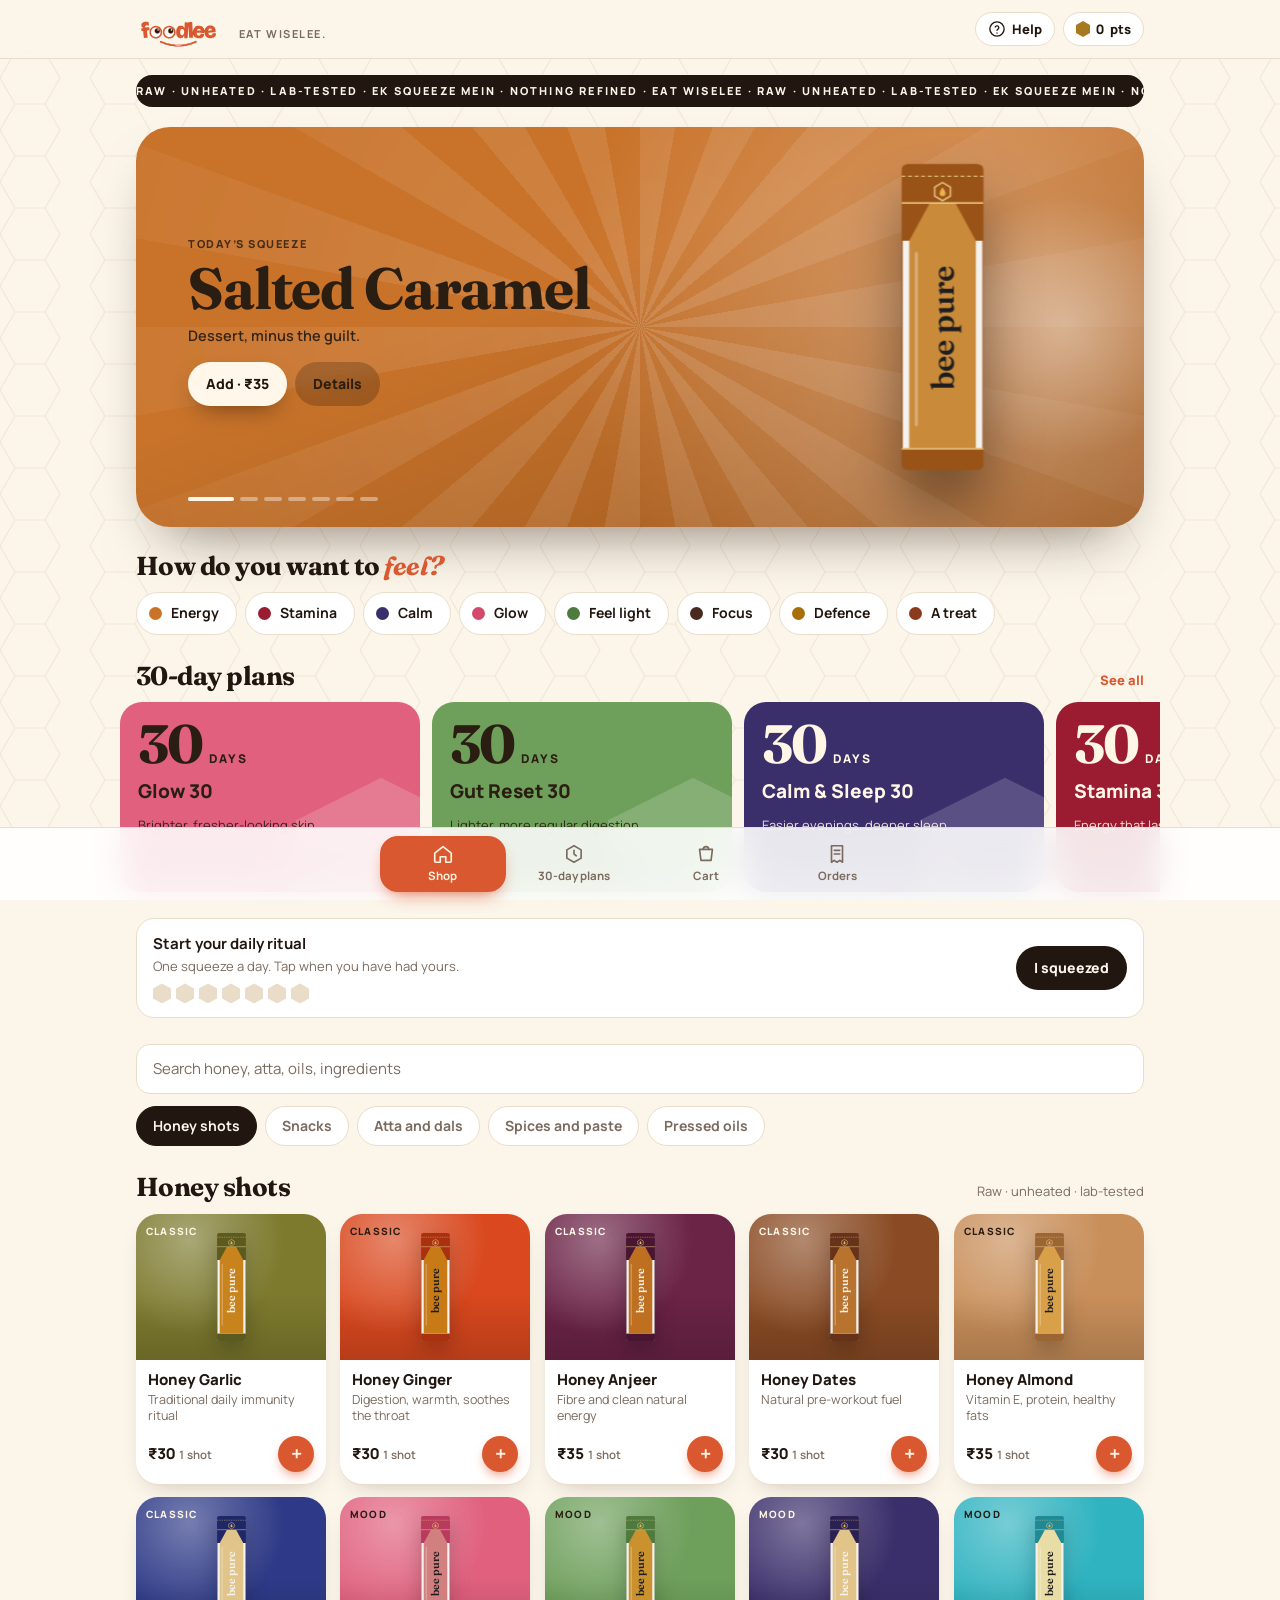
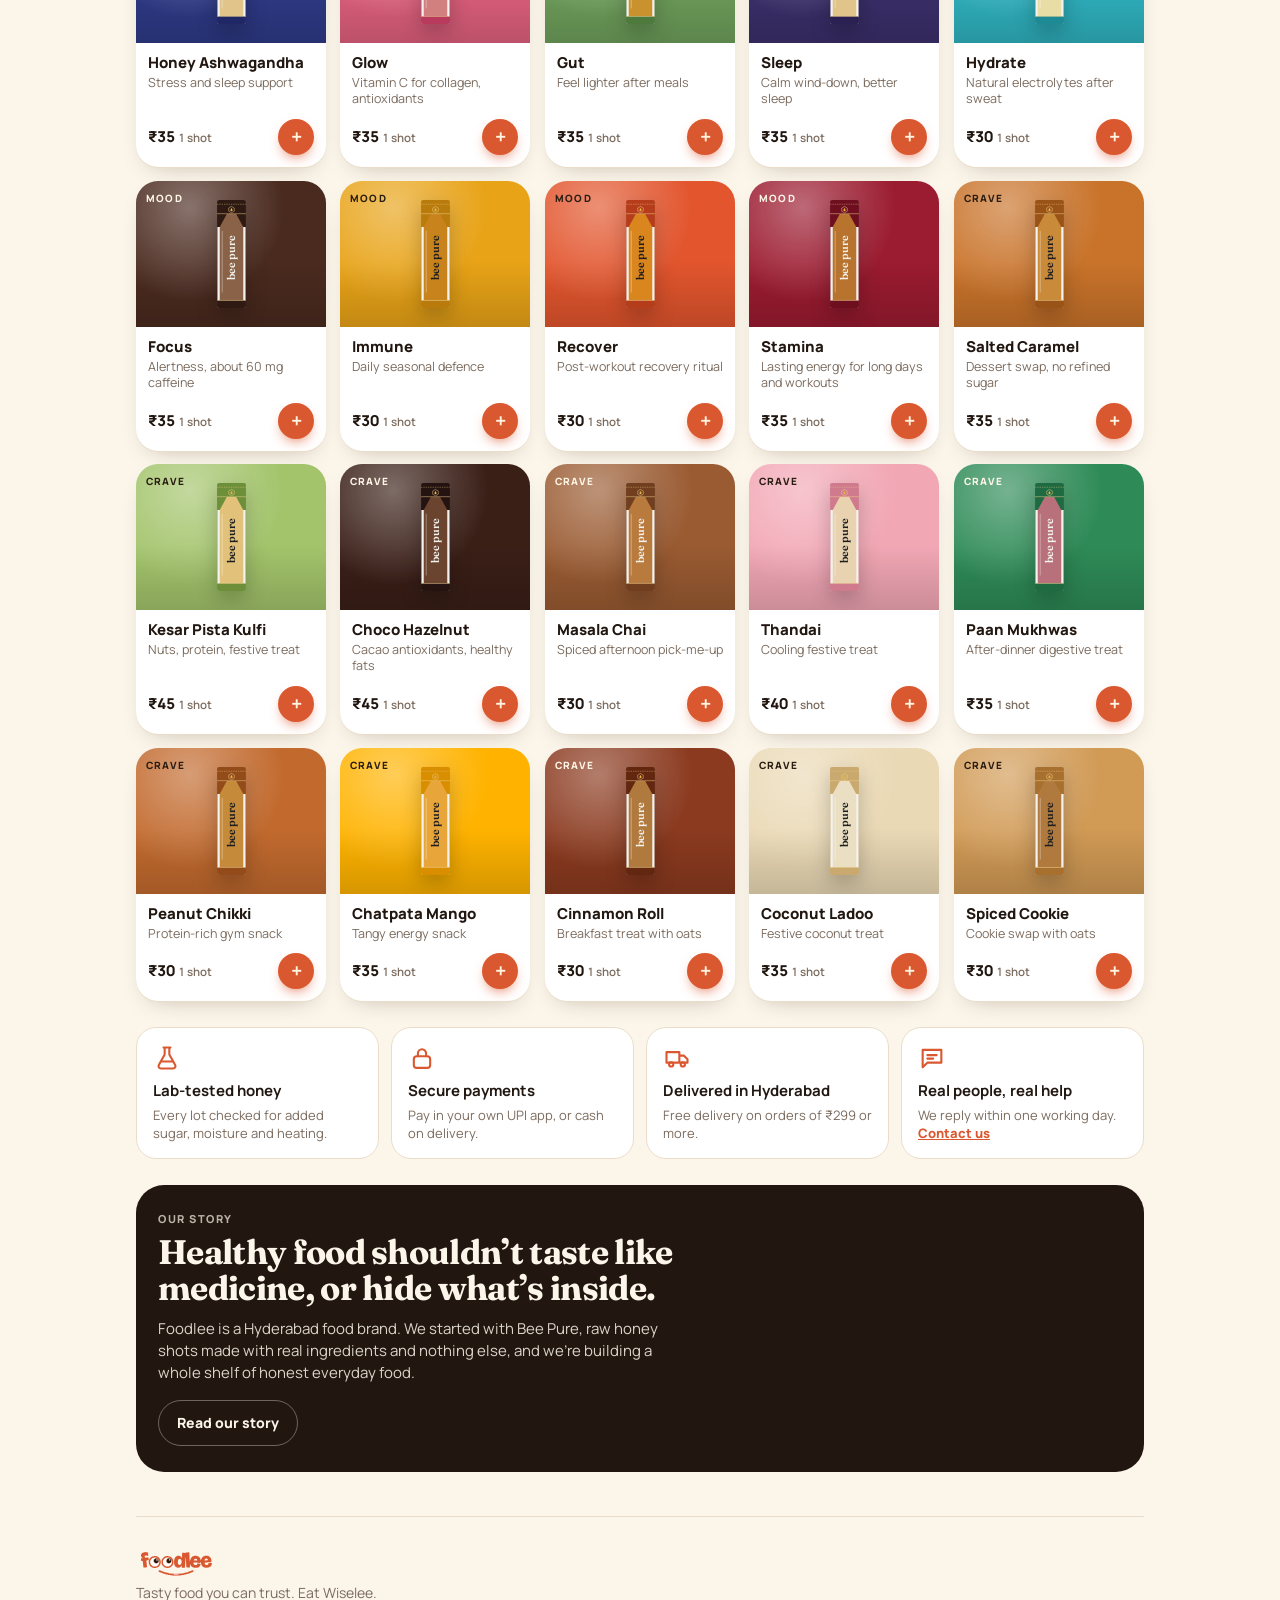
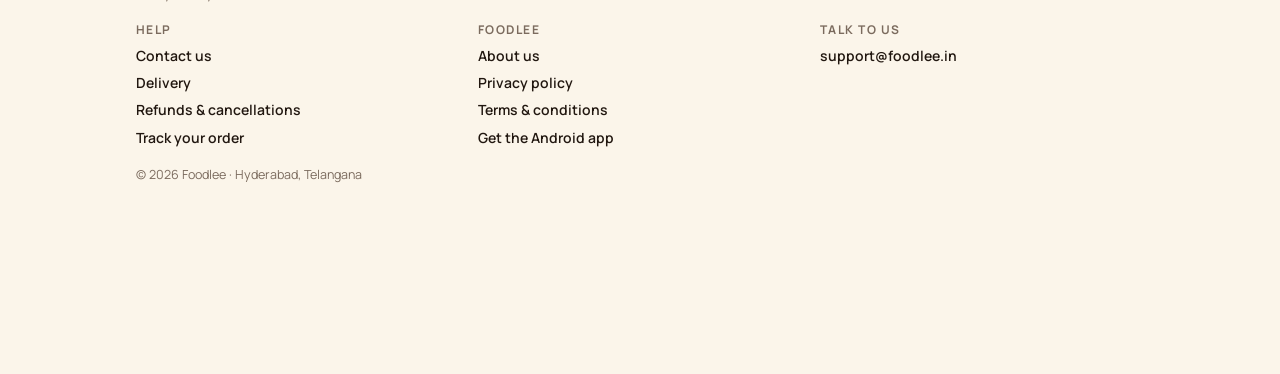
==== commit 5230cbcf: "Remove the duplicate Stamina product Co-Authored-By: Claude Opus 5.5 <noreply@anthropic.com> Claude-" ====
--- a/index.html
+++ b/index.html
@@ -478,7 +478,7 @@
 <script src="config.js"></script>
 <script src="assets/qrcode.js"></script>
 <script>
-const P = [{"id":"h0","cat":"honey","sub":"Classic","name":"Honey Garlic","c":"#7D7A2E","band":"#5C5A1E","honey":"#C9831C","lt":true,"hook":"Dadi’s remedy, made easy.","taste":"A honey-garlic glaze: mellow roasted garlic, warm spice, no harsh bite.","ben":"Traditional daily immunity ritual","best":"Morning, on an empty stomach","ing":["Raw honey","Roasted garlic granules","Raw ACV","Ceylon cinnamon","Clove","Black pepper"],"moods":["defence"],"v":[["1 shot",30]]},{"id":"h1","cat":"honey","sub":"Classic","name":"Honey Ginger","c":"#D9481E","band":"#A8320F","honey":"#C77A16","lt":false,"hook":"Warmth in one squeeze.","taste":"Like a spicy-sweet ginger candy, or a sip of adrak chai.","ben":"Digestion, warmth, soothes the throat","best":"After a heavy meal, or on cold mornings","ing":["Raw honey","Dry ginger (sonth)","Lemon peel powder","Ceylon cinnamon","Black pepper"],"moods":["light"],"v":[["1 shot",30]]},{"id":"h2","cat":"honey","sub":"Classic","name":"Honey Anjeer","c":"#6B2346","band":"#4A1530","honey":"#BE7020","lt":true,"hook":"Nature’s energy bar, in honey.","taste":"Jammy fig with cardamom, like a soft anjeer barfi.","ben":"Fibre and clean natural energy","best":"30 min before a workout, or an afternoon pick-me-up","ing":["Raw honey","Dried anjeer, finely chopped","Cardamom","Ceylon cinnamon"],"moods":["energy","stamina"],"v":[["1 shot",35]]},{"id":"h3","cat":"honey","sub":"Classic","name":"Honey Dates","c":"#8A4B24","band":"#66331A","honey":"#B8742E","lt":true,"hook":"Toffee you can feel good about.","taste":"Rich caramel-toffee, like warm khajoor halwa.","ben":"Natural pre-workout fuel","best":"30 min before a workout, or with breakfast","ing":["Raw honey","Date powder","Ceylon cinnamon","Pink salt","Vanilla bean powder"],"moods":["energy","stamina"],"v":[["1 shot",30]]},{"id":"h4","cat":"honey","sub":"Classic","name":"Honey Almond","c":"#C98F5A","band":"#9C6634","honey":"#D9A04A","lt":false,"hook":"Badam power, every morning.","taste":"Like creamy badam milk with a marzipan finish.","ben":"Vitamin E, protein, healthy fats","best":"Morning, like soaked badam, or in warm milk at night","ing":["Raw honey","Roasted almond powder","Cardamom","Kesar","Pink salt"],"moods":["glow","stamina"],"v":[["1 shot",35]]},{"id":"h5","cat":"honey","sub":"Classic","name":"Honey Ashwagandha","c":"#2E3A87","band":"#1F2766","honey":"#E0C48A","lt":true,"hook":"Calm, the traditional way.","taste":"Warm cinnamon-cardamom honey with a soft vanilla finish.","ben":"Stress and sleep support","best":"Before bed, or after an evening workout","ing":["Raw honey","Ashwagandha root extract (low-bitter)","Ceylon cinnamon","Cardamom","Vanilla bean powder"],"moods":["calm"],"v":[["1 shot",35]]},{"id":"h6","cat":"honey","sub":"Mood","name":"Glow","c":"#E0607E","band":"#B83A5C","honey":"#D27F7F","lt":false,"hook":"Your 28-day glow ritual.","taste":"Strawberry-rose lemonade with a gentle amla tang.","ben":"Vitamin C for collagen, antioxidants","best":"Morning","ing":["Raw honey","Gulkand","Amla powder","Strawberry powder","Beetroot powder","Lemon powder","Rose petal powder"],"moods":["glow"],"v":[["1 shot",35]]},{"id":"h7","cat":"honey","sub":"Mood","name":"Gut","c":"#6E9F5B","band":"#4E7A3E","honey":"#C9922E","lt":false,"hook":"Feel lighter in days.","taste":"Warm ginger and sweet saunf, like after-dinner mukhwas.","ben":"Feel lighter after meals","best":"After lunch or dinner","ing":["Raw honey","Chicory inulin","Ginger powder","Fennel powder","Triphala","Mulethi, mint","Ajwain, black salt","Lemon powder"],"moods":["light"],"v":[["1 shot",35]]},{"id":"h8","cat":"honey","sub":"Mood","name":"Sleep","c":"#3B2F6B","band":"#2A2152","honey":"#E0C48A","lt":true,"hook":"The bedtime ritual.","taste":"Warm kesar-elaichi milk, sweet and soothing.","ben":"Calm wind-down, better sleep","best":"30–60 min before bed","ing":["Raw honey","Ashwagandha root extract (low-bitter)","Ceylon cinnamon","Cardamom","Nutmeg","Kesar (saffron)","Vanilla bean powder"],"moods":["calm"],"v":[["1 shot",35]]},{"id":"h9","cat":"honey","sub":"Mood","name":"Hydrate","c":"#2FB3C0","band":"#1E8A96","honey":"#E9DDA6","lt":false,"hook":"Nature’s electrolyte.","taste":"Nimbu-pani with a coconut and mint finish.","ben":"Natural electrolytes after sweat","best":"During or after a workout","ing":["Raw honey","Coconut water powder","Lemon powder","Pink (rock) salt","Mint powder"],"moods":["energy"],"v":[["1 shot",30]]},{"id":"h10","cat":"honey","sub":"Mood","name":"Focus","c":"#4A2A1F","band":"#2E1A13","honey":"#8A6247","lt":true,"hook":"The 3 pm shot.","taste":"A mocha truffle in a squeeze.","ben":"Alertness, about 60 mg caffeine","best":"Mid-morning or before study","ing":["Raw honey","Instant coffee (~60 mg caffeine)","Raw cacao powder","Ceylon cinnamon","Pink salt"],"moods":["focus"],"v":[["1 shot",35]]},{"id":"h11","cat":"honey","sub":"Mood","name":"Immune","c":"#E8A317","band":"#B97C0C","honey":"#C9831C","lt":false,"hook":"Dadi’s nuskha, upgraded.","taste":"Honey-garlic glaze: mellow roasted garlic and warm spice.","ben":"Daily seasonal defence","best":"Morning, empty stomach","ing":["Raw honey","Roasted garlic granules","Ginger powder","Raw ACV","Ceylon cinnamon","Clove","Black pepper"],"moods":["defence"],"v":[["1 shot",30]]},{"id":"h12","cat":"honey","sub":"Mood","name":"Recover","c":"#E2552D","band":"#B53D1B","honey":"#D9861F","lt":false,"hook":"The haldi shot.","taste":"Haldi-doodh, warm and gently spiced, sweetened with honey.","ben":"Post-workout recovery ritual","best":"Within 30 min after training","ing":["Raw honey","Turmeric powder","Ginger powder","Ceylon cinnamon","Cardamom","Black pepper"],"moods":["defence"],"v":[["1 shot",30]]},{"id":"h13","cat":"honey","sub":"Mood","name":"Stamina","c":"#9B1B30","band":"#6E0F20","honey":"#B8742E","lt":true,"hook":"Go longer, the traditional way.","taste":"A rich dry-fruit ladoo: dates, fig and roasted almond with cardamom.","ben":"Lasting energy for long days","best":"Morning, or 30 min before training","ing":["Raw honey","Date powder","Dried anjeer, finely chopped","Roasted almond powder","Toasted sesame","Cardamom","Pink salt"],"moods":[],"v":[["1 shot",35]]},{"id":"hstam","cat":"honey","sub":"Mood","name":"Stamina","c":"#9B1B30","band":"#6E0F20","honey":"#B8742E","lt":true,"hook":"Go longer, the traditional way.","taste":"A rich dry-fruit ladoo: dates, fig and roasted almond with cardamom.","ben":"Lasting energy for long days and workouts","best":"Morning, or 30 min before training","ing":["Raw honey 16 g","Date powder 3 g","Dried anjeer 2 g","Roasted almond powder 2 g","Toasted sesame 1 g","Cardamom 0.2 g","Pink salt, a pinch"],"moods":["stamina"],"v":[["1 shot",35]]},{"id":"h14","cat":"honey","sub":"Crave","name":"Salted Caramel","c":"#C9732A","band":"#9A5317","honey":"#C98A3A","lt":false,"hook":"Dessert, minus the guilt.","taste":"Gooey salted caramel with a toasted-cashew finish.","ben":"Dessert swap, no refined sugar","best":"4 pm sweet craving, or dessert after dinner","ing":["Raw honey","Date powder","Roasted cashew powder","Pink salt","Vanilla bean powder"],"moods":["treat"],"v":[["1 shot",35]]},{"id":"h15","cat":"honey","sub":"Crave","name":"Kesar Pista Kulfi","c":"#A3C46B","band":"#6E8F3A","honey":"#E2C27A","lt":false,"hook":"Kulfi in a squeeze.","taste":"Creamy matka kulfi with saffron and pistachio.","ben":"Nuts, protein, festive treat","best":"After dinner, festivals and gifting","ing":["Raw honey","Pistachio powder","Milk powder","Cardamom","Kesar, rose petal"],"moods":["treat"],"v":[["1 shot",45]]},{"id":"h16","cat":"honey","sub":"Crave","name":"Choco Hazelnut","c":"#3A1F17","band":"#241310","honey":"#6B4430","lt":true,"hook":"Squeeze it on everything.","taste":"A rich, healthy hazelnut chocolate spread.","ben":"Cacao antioxidants, healthy fats","best":"Anytime treat; on toast, fruit or roti","ing":["Raw honey","Roasted hazelnut powder","Raw cacao powder","Pink salt","Vanilla bean powder"],"moods":["treat"],"v":[["1 shot",45]]},{"id":"h17","cat":"honey","sub":"Crave","name":"Masala Chai","c":"#9A5B32","band":"#713F1F","honey":"#B97A3E","lt":true,"hook":"Chai, one squeeze away.","taste":"A strong cutting chai, sweet and spiced.","ben":"Spiced afternoon pick-me-up","best":"5 pm chai time; neat, or in warm milk","ing":["Raw honey","Chai masala","Instant tea powder","Dry ginger (sonth)","Cardamom"],"moods":["focus"],"v":[["1 shot",30]]},{"id":"h18","cat":"honey","sub":"Crave","name":"Thandai","c":"#F2A7B5","band":"#D07A8E","honey":"#E8D2B0","lt":false,"hook":"Every day is Holi.","taste":"Festive thandai: almond, rose, fennel, a whisper of pepper.","ben":"Cooling festive treat","best":"Summer afternoons; best in cold milk","ing":["Raw honey","Almond powder","Melon seed powder","Fennel, cardamom","Rose petal, kesar","Black pepper"],"moods":["treat"],"v":[["1 shot",40]]},{"id":"h19","cat":"honey","sub":"Crave","name":"Paan Mukhwas","c":"#2E8B57","band":"#1F6A41","honey":"#B8707A","lt":true,"hook":"Paan, without the paanwala.","taste":"Meetha paan: gulkand, fennel, coconut and a cool mint finish.","ben":"After-dinner digestive treat","best":"Right after dinner","ing":["Raw honey","Gulkand","Coconut powder","Fennel powder","Betel leaf powder","Cardamom, mint"],"moods":["light"],"v":[["1 shot",35]]},{"id":"h20","cat":"honey","sub":"Crave","name":"Peanut Chikki","c":"#C26A2E","band":"#934B1A","honey":"#C58A3A","lt":false,"hook":"Chikki you can squeeze.","taste":"Lonavala chikki: roasted peanut, toasted sesame, salty-sweet.","ben":"Protein-rich gym snack","best":"30 min before a workout, or as a snack","ing":["Raw honey","Roasted peanut powder","Toasted sesame","Pink salt","Cardamom"],"moods":["energy","stamina"],"v":[["1 shot",30]]},{"id":"h21","cat":"honey","sub":"Crave","name":"Chatpata Mango","c":"#FFB300","band":"#D98E00","honey":"#E8A53A","lt":false,"hook":"Sweet. Sour. Salty. Spicy.","taste":"Aam papad with a chaat-masala kick.","ben":"Tangy energy snack","best":"Afternoon snack, travel, movie time","ing":["Raw honey","Dried mango powder","Amchur","Black salt","Chaat masala","Chilli flakes"],"moods":["treat"],"v":[["1 shot",35]]},{"id":"h22","cat":"honey","sub":"Crave","name":"Cinnamon Roll","c":"#8B3A1F","band":"#63260F","honey":"#B07A3E","lt":true,"hook":"Bakery smell, zero maida.","taste":"A warm cinnamon roll straight out of the oven.","ben":"Breakfast treat with oats","best":"Breakfast, or with morning coffee","ing":["Raw honey","Roasted oat flour","Ceylon cinnamon","Cardamom","Vanilla, pink salt"],"moods":["treat"],"v":[["1 shot",30]]},{"id":"h23","cat":"honey","sub":"Crave","name":"Coconut Ladoo","c":"#EAD9B5","band":"#C9A96E","honey":"#EADFC2","lt":false,"hook":"Mom’s ladoo, in your pocket.","taste":"Soft nariyal ladoo with cardamom and a milky finish.","ben":"Festive coconut treat","best":"Evening sweet craving; festivals","ing":["Raw honey","Toasted coconut powder","Milk powder","Cardamom","Pink salt"],"moods":["treat"],"v":[["1 shot",35]]},{"id":"h24","cat":"honey","sub":"Crave","name":"Spiced Cookie","c":"#D19A55","band":"#A8702F","honey":"#B07A3E","lt":false,"hook":"The healthy cookie butter.","taste":"A warm spiced biscuit, the one you dunk in chai.","ben":"Cookie swap with oats","best":"With tea or coffee, or on toast","ing":["Raw honey","Roasted oat flour","Ceylon cinnamon","Dry ginger","Clove, vanilla, pink salt"],"moods":["treat"],"v":[["1 shot",30]]},{"id":"sx26","cat":"snacks","sub":"","name":"Peri Peri Makhana","c":"#B8452A","lt":true,"hook":"Crunch without the guilt.","taste":"","ben":"Roasted, never fried","best":"","ing":["Fox nuts","Cold-pressed groundnut oil","Peri peri spice","Pink salt"],"moods":[],"v":[["60 g",99],["150 g",229]]},{"id":"sx27","cat":"snacks","sub":"","name":"Jowar Millet Puffs","c":"#8A6A2F","lt":true,"hook":"Light, toasty, moreish.","taste":"","ben":"No maida, no palm oil","best":"","ing":["Jowar","Rice bran oil","Tomato, herbs","Pink salt"],"moods":[],"v":[["50 g",60],["5 pack",279]]},{"id":"sx28","cat":"snacks","sub":"","name":"Date and Nut Bites","c":"#5B3420","lt":true,"hook":"Sweet with nothing added.","taste":"","ben":"No refined sugar","best":"","ing":["Dates","Almond","Cashew","Cocoa"],"moods":[],"v":[["6 pieces",149],["12 pieces",279]]},{"id":"sx29","cat":"snacks","sub":"","name":"Ragi Chips","c":"#6E3B4A","lt":true,"hook":"Chips, upgraded.","taste":"","ben":"Baked ragi, high in calcium","best":"","ing":["Ragi","Urad dal","Sesame","Chilli"],"moods":[],"v":[["75 g",70],["4 pack",259]]},{"id":"sx30","cat":"snacks","sub":"","name":"Honey Trail Mix","c":"#9C6634","lt":true,"hook":"Desk-drawer fuel.","taste":"","ben":"Nuts, seeds, raw honey glaze","best":"","ing":["Almond","Pumpkin seed","Cranberry","Raw honey"],"moods":[],"v":[["100 g",179],["250 g",419]]},{"id":"sx31","cat":"staples","sub":"","name":"Fresh Chakki Atta","c":"#B08A4A","lt":true,"hook":"Milled this week.","taste":"","ben":"Whole wheat, bran left in","best":"Milled to order","ing":["Sharbati wheat"],"moods":[],"v":[["1 kg",65],["5 kg",310],["10 kg",599]]},{"id":"sx32","cat":"staples","sub":"","name":"Jowar Atta","c":"#A39A7A","lt":true,"hook":"Soft rotis, the old way.","taste":"","ben":"Naturally gluten-free millet","best":"Milled to order","ing":["Jowar"],"moods":[],"v":[["1 kg",85],["5 kg",399]]},{"id":"sx33","cat":"staples","sub":"","name":"Ragi Atta","c":"#6B3A3F","lt":true,"hook":"Finger-millet goodness.","taste":"","ben":"Rich in calcium and fibre","best":"Milled to order","ing":["Ragi"],"moods":[],"v":[["1 kg",90],["5 kg",425]]},{"id":"sx34","cat":"staples","sub":"","name":"Multigrain Atta","c":"#8E7440","lt":true,"hook":"Seven grains, one roti.","taste":"","ben":"Wheat, millets and pulses","best":"Milled to order","ing":["Wheat","Jowar","Bajra","Ragi","Chana","Oats","Barley"],"moods":[],"v":[["1 kg",95],["5 kg",449]]},{"id":"sx35","cat":"staples","sub":"","name":"Unpolished Toor Dal","c":"#C99A2E","lt":true,"hook":"Dal that tastes like dal.","taste":"","ben":"No polish, no colour","best":"","ing":["Toor dal"],"moods":[],"v":[["500 g",99],["1 kg",189]]},{"id":"sx36","cat":"staples","sub":"","name":"Unpolished Moong Dal","c":"#9AA83C","lt":true,"hook":"Light and quick-cooking.","taste":"","ben":"No polish, no colour","best":"","ing":["Moong dal"],"moods":[],"v":[["500 g",89],["1 kg",169]]},{"id":"sx37","cat":"spices","sub":"","name":"Guntur Mirchi Powder","c":"#B3261E","lt":true,"hook":"Real heat, real colour.","taste":"","ben":"No added colour or fillers","best":"Ground in small lots","ing":["Guntur red chilli"],"moods":[],"v":[["200 g",95],["500 g",219]]},{"id":"sx38","cat":"spices","sub":"","name":"Haldi Powder","c":"#D9A316","lt":true,"hook":"Golden and earthy.","taste":"","ben":"High-curcumin turmeric","best":"Ground in small lots","ing":["Turmeric"],"moods":[],"v":[["200 g",75],["500 g",175]]},{"id":"sx39","cat":"spices","sub":"","name":"Dhaniya Powder","c":"#7A8B3A","lt":true,"hook":"Fresh-ground aroma.","taste":"","ben":"Single ingredient","best":"Ground in small lots","ing":["Coriander seed"],"moods":[],"v":[["200 g",60],["500 g",139]]},{"id":"sx40","cat":"spices","sub":"","name":"Ginger Garlic Paste","c":"#C9B27A","lt":true,"hook":"Made today, used this week.","taste":"","ben":"No preservatives; keep chilled","best":"Chilled · use within 10 days","ing":["Ginger","Garlic","Salt"],"moods":[],"v":[["200 g",55],["500 g",125]]},{"id":"ox41","cat":"oils","sub":"","name":"Groundnut Oil","c":"#C98F2B","lt":true,"hook":"Pressed slow, never refined.","taste":"","ben":"Cold-pressed, single seed","best":"Cold-pressed","ing":["Groundnut"],"moods":[],"v":[["500 ml",180],["1 L",340],["5 L",1599]]},{"id":"ox42","cat":"oils","sub":"","name":"Sesame Oil","c":"#8A5A24","lt":true,"hook":"Deep, nutty, traditional.","taste":"","ben":"Cold-pressed, single seed","best":"Cold-pressed","ing":["Sesame"],"moods":[],"v":[["500 ml",250],["1 L",480]]},{"id":"ox43","cat":"oils","sub":"","name":"Coconut Oil","c":"#D9CDB0","lt":false,"hook":"Pure and fragrant.","taste":"","ben":"Cold-pressed from copra","best":"Cold-pressed","ing":["Coconut"],"moods":[],"v":[["500 ml",260],["1 L",499]]},{"id":"ox44","cat":"oils","sub":"","name":"Safflower Oil","c":"#D98A1E","lt":true,"hook":"Light for everyday cooking.","taste":"","ben":"Cold-pressed, single seed","best":"Cold-pressed","ing":["Safflower"],"moods":[],"v":[["1 L",360],["5 L",1699]]},{"id":"ox45","cat":"oils","sub":"","name":"Mustard Oil","c":"#A8891A","lt":true,"hook":"Sharp, bold, kachi ghani.","taste":"","ben":"Cold-pressed, single seed","best":"Cold-pressed","ing":["Mustard"],"moods":[],"v":[["1 L",320]]}];
+const P = [{"id":"h0","cat":"honey","sub":"Classic","name":"Honey Garlic","c":"#7D7A2E","band":"#5C5A1E","honey":"#C9831C","lt":true,"hook":"Dadi’s remedy, made easy.","taste":"A honey-garlic glaze: mellow roasted garlic, warm spice, no harsh bite.","ben":"Traditional daily immunity ritual","best":"Morning, on an empty stomach","ing":["Raw honey","Roasted garlic granules","Raw ACV","Ceylon cinnamon","Clove","Black pepper"],"moods":["defence"],"v":[["1 shot",30]]},{"id":"h1","cat":"honey","sub":"Classic","name":"Honey Ginger","c":"#D9481E","band":"#A8320F","honey":"#C77A16","lt":false,"hook":"Warmth in one squeeze.","taste":"Like a spicy-sweet ginger candy, or a sip of adrak chai.","ben":"Digestion, warmth, soothes the throat","best":"After a heavy meal, or on cold mornings","ing":["Raw honey","Dry ginger (sonth)","Lemon peel powder","Ceylon cinnamon","Black pepper"],"moods":["light"],"v":[["1 shot",30]]},{"id":"h2","cat":"honey","sub":"Classic","name":"Honey Anjeer","c":"#6B2346","band":"#4A1530","honey":"#BE7020","lt":true,"hook":"Nature’s energy bar, in honey.","taste":"Jammy fig with cardamom, like a soft anjeer barfi.","ben":"Fibre and clean natural energy","best":"30 min before a workout, or an afternoon pick-me-up","ing":["Raw honey","Dried anjeer, finely chopped","Cardamom","Ceylon cinnamon"],"moods":["energy","stamina"],"v":[["1 shot",35]]},{"id":"h3","cat":"honey","sub":"Classic","name":"Honey Dates","c":"#8A4B24","band":"#66331A","honey":"#B8742E","lt":true,"hook":"Toffee you can feel good about.","taste":"Rich caramel-toffee, like warm khajoor halwa.","ben":"Natural pre-workout fuel","best":"30 min before a workout, or with breakfast","ing":["Raw honey","Date powder","Ceylon cinnamon","Pink salt","Vanilla bean powder"],"moods":["energy","stamina"],"v":[["1 shot",30]]},{"id":"h4","cat":"honey","sub":"Classic","name":"Honey Almond","c":"#C98F5A","band":"#9C6634","honey":"#D9A04A","lt":false,"hook":"Badam power, every morning.","taste":"Like creamy badam milk with a marzipan finish.","ben":"Vitamin E, protein, healthy fats","best":"Morning, like soaked badam, or in warm milk at night","ing":["Raw honey","Roasted almond powder","Cardamom","Kesar","Pink salt"],"moods":["glow","stamina"],"v":[["1 shot",35]]},{"id":"h5","cat":"honey","sub":"Classic","name":"Honey Ashwagandha","c":"#2E3A87","band":"#1F2766","honey":"#E0C48A","lt":true,"hook":"Calm, the traditional way.","taste":"Warm cinnamon-cardamom honey with a soft vanilla finish.","ben":"Stress and sleep support","best":"Before bed, or after an evening workout","ing":["Raw honey","Ashwagandha root extract (low-bitter)","Ceylon cinnamon","Cardamom","Vanilla bean powder"],"moods":["calm"],"v":[["1 shot",35]]},{"id":"h6","cat":"honey","sub":"Mood","name":"Glow","c":"#E0607E","band":"#B83A5C","honey":"#D27F7F","lt":false,"hook":"Your 28-day glow ritual.","taste":"Strawberry-rose lemonade with a gentle amla tang.","ben":"Vitamin C for collagen, antioxidants","best":"Morning","ing":["Raw honey","Gulkand","Amla powder","Strawberry powder","Beetroot powder","Lemon powder","Rose petal powder"],"moods":["glow"],"v":[["1 shot",35]]},{"id":"h7","cat":"honey","sub":"Mood","name":"Gut","c":"#6E9F5B","band":"#4E7A3E","honey":"#C9922E","lt":false,"hook":"Feel lighter in days.","taste":"Warm ginger and sweet saunf, like after-dinner mukhwas.","ben":"Feel lighter after meals","best":"After lunch or dinner","ing":["Raw honey","Chicory inulin","Ginger powder","Fennel powder","Triphala","Mulethi, mint","Ajwain, black salt","Lemon powder"],"moods":["light"],"v":[["1 shot",35]]},{"id":"h8","cat":"honey","sub":"Mood","name":"Sleep","c":"#3B2F6B","band":"#2A2152","honey":"#E0C48A","lt":true,"hook":"The bedtime ritual.","taste":"Warm kesar-elaichi milk, sweet and soothing.","ben":"Calm wind-down, better sleep","best":"30–60 min before bed","ing":["Raw honey","Ashwagandha root extract (low-bitter)","Ceylon cinnamon","Cardamom","Nutmeg","Kesar (saffron)","Vanilla bean powder"],"moods":["calm"],"v":[["1 shot",35]]},{"id":"h9","cat":"honey","sub":"Mood","name":"Hydrate","c":"#2FB3C0","band":"#1E8A96","honey":"#E9DDA6","lt":false,"hook":"Nature’s electrolyte.","taste":"Nimbu-pani with a coconut and mint finish.","ben":"Natural electrolytes after sweat","best":"During or after a workout","ing":["Raw honey","Coconut water powder","Lemon powder","Pink (rock) salt","Mint powder"],"moods":["energy"],"v":[["1 shot",30]]},{"id":"h10","cat":"honey","sub":"Mood","name":"Focus","c":"#4A2A1F","band":"#2E1A13","honey":"#8A6247","lt":true,"hook":"The 3 pm shot.","taste":"A mocha truffle in a squeeze.","ben":"Alertness, about 60 mg caffeine","best":"Mid-morning or before study","ing":["Raw honey","Instant coffee (~60 mg caffeine)","Raw cacao powder","Ceylon cinnamon","Pink salt"],"moods":["focus"],"v":[["1 shot",35]]},{"id":"h11","cat":"honey","sub":"Mood","name":"Immune","c":"#E8A317","band":"#B97C0C","honey":"#C9831C","lt":false,"hook":"Dadi’s nuskha, upgraded.","taste":"Honey-garlic glaze: mellow roasted garlic and warm spice.","ben":"Daily seasonal defence","best":"Morning, empty stomach","ing":["Raw honey","Roasted garlic granules","Ginger powder","Raw ACV","Ceylon cinnamon","Clove","Black pepper"],"moods":["defence"],"v":[["1 shot",30]]},{"id":"h12","cat":"honey","sub":"Mood","name":"Recover","c":"#E2552D","band":"#B53D1B","honey":"#D9861F","lt":false,"hook":"The haldi shot.","taste":"Haldi-doodh, warm and gently spiced, sweetened with honey.","ben":"Post-workout recovery ritual","best":"Within 30 min after training","ing":["Raw honey","Turmeric powder","Ginger powder","Ceylon cinnamon","Cardamom","Black pepper"],"moods":["defence"],"v":[["1 shot",30]]},{"id":"hstam","cat":"honey","sub":"Mood","name":"Stamina","c":"#9B1B30","band":"#6E0F20","honey":"#B8742E","lt":true,"hook":"Go longer, the traditional way.","taste":"A rich dry-fruit ladoo: dates, fig and roasted almond with cardamom.","ben":"Lasting energy for long days and workouts","best":"Morning, or 30 min before training","ing":["Raw honey 16 g","Date powder 3 g","Dried anjeer 2 g","Roasted almond powder 2 g","Toasted sesame 1 g","Cardamom 0.2 g","Pink salt, a pinch"],"moods":["stamina"],"v":[["1 shot",35]]},{"id":"h14","cat":"honey","sub":"Crave","name":"Salted Caramel","c":"#C9732A","band":"#9A5317","honey":"#C98A3A","lt":false,"hook":"Dessert, minus the guilt.","taste":"Gooey salted caramel with a toasted-cashew finish.","ben":"Dessert swap, no refined sugar","best":"4 pm sweet craving, or dessert after dinner","ing":["Raw honey","Date powder","Roasted cashew powder","Pink salt","Vanilla bean powder"],"moods":["treat"],"v":[["1 shot",35]]},{"id":"h15","cat":"honey","sub":"Crave","name":"Kesar Pista Kulfi","c":"#A3C46B","band":"#6E8F3A","honey":"#E2C27A","lt":false,"hook":"Kulfi in a squeeze.","taste":"Creamy matka kulfi with saffron and pistachio.","ben":"Nuts, protein, festive treat","best":"After dinner, festivals and gifting","ing":["Raw honey","Pistachio powder","Milk powder","Cardamom","Kesar, rose petal"],"moods":["treat"],"v":[["1 shot",45]]},{"id":"h16","cat":"honey","sub":"Crave","name":"Choco Hazelnut","c":"#3A1F17","band":"#241310","honey":"#6B4430","lt":true,"hook":"Squeeze it on everything.","taste":"A rich, healthy hazelnut chocolate spread.","ben":"Cacao antioxidants, healthy fats","best":"Anytime treat; on toast, fruit or roti","ing":["Raw honey","Roasted hazelnut powder","Raw cacao powder","Pink salt","Vanilla bean powder"],"moods":["treat"],"v":[["1 shot",45]]},{"id":"h17","cat":"honey","sub":"Crave","name":"Masala Chai","c":"#9A5B32","band":"#713F1F","honey":"#B97A3E","lt":true,"hook":"Chai, one squeeze away.","taste":"A strong cutting chai, sweet and spiced.","ben":"Spiced afternoon pick-me-up","best":"5 pm chai time; neat, or in warm milk","ing":["Raw honey","Chai masala","Instant tea powder","Dry ginger (sonth)","Cardamom"],"moods":["focus"],"v":[["1 shot",30]]},{"id":"h18","cat":"honey","sub":"Crave","name":"Thandai","c":"#F2A7B5","band":"#D07A8E","honey":"#E8D2B0","lt":false,"hook":"Every day is Holi.","taste":"Festive thandai: almond, rose, fennel, a whisper of pepper.","ben":"Cooling festive treat","best":"Summer afternoons; best in cold milk","ing":["Raw honey","Almond powder","Melon seed powder","Fennel, cardamom","Rose petal, kesar","Black pepper"],"moods":["treat"],"v":[["1 shot",40]]},{"id":"h19","cat":"honey","sub":"Crave","name":"Paan Mukhwas","c":"#2E8B57","band":"#1F6A41","honey":"#B8707A","lt":true,"hook":"Paan, without the paanwala.","taste":"Meetha paan: gulkand, fennel, coconut and a cool mint finish.","ben":"After-dinner digestive treat","best":"Right after dinner","ing":["Raw honey","Gulkand","Coconut powder","Fennel powder","Betel leaf powder","Cardamom, mint"],"moods":["light"],"v":[["1 shot",35]]},{"id":"h20","cat":"honey","sub":"Crave","name":"Peanut Chikki","c":"#C26A2E","band":"#934B1A","honey":"#C58A3A","lt":false,"hook":"Chikki you can squeeze.","taste":"Lonavala chikki: roasted peanut, toasted sesame, salty-sweet.","ben":"Protein-rich gym snack","best":"30 min before a workout, or as a snack","ing":["Raw honey","Roasted peanut powder","Toasted sesame","Pink salt","Cardamom"],"moods":["energy","stamina"],"v":[["1 shot",30]]},{"id":"h21","cat":"honey","sub":"Crave","name":"Chatpata Mango","c":"#FFB300","band":"#D98E00","honey":"#E8A53A","lt":false,"hook":"Sweet. Sour. Salty. Spicy.","taste":"Aam papad with a chaat-masala kick.","ben":"Tangy energy snack","best":"Afternoon snack, travel, movie time","ing":["Raw honey","Dried mango powder","Amchur","Black salt","Chaat masala","Chilli flakes"],"moods":["treat"],"v":[["1 shot",35]]},{"id":"h22","cat":"honey","sub":"Crave","name":"Cinnamon Roll","c":"#8B3A1F","band":"#63260F","honey":"#B07A3E","lt":true,"hook":"Bakery smell, zero maida.","taste":"A warm cinnamon roll straight out of the oven.","ben":"Breakfast treat with oats","best":"Breakfast, or with morning coffee","ing":["Raw honey","Roasted oat flour","Ceylon cinnamon","Cardamom","Vanilla, pink salt"],"moods":["treat"],"v":[["1 shot",30]]},{"id":"h23","cat":"honey","sub":"Crave","name":"Coconut Ladoo","c":"#EAD9B5","band":"#C9A96E","honey":"#EADFC2","lt":false,"hook":"Mom’s ladoo, in your pocket.","taste":"Soft nariyal ladoo with cardamom and a milky finish.","ben":"Festive coconut treat","best":"Evening sweet craving; festivals","ing":["Raw honey","Toasted coconut powder","Milk powder","Cardamom","Pink salt"],"moods":["treat"],"v":[["1 shot",35]]},{"id":"h24","cat":"honey","sub":"Crave","name":"Spiced Cookie","c":"#D19A55","band":"#A8702F","honey":"#B07A3E","lt":false,"hook":"The healthy cookie butter.","taste":"A warm spiced biscuit, the one you dunk in chai.","ben":"Cookie swap with oats","best":"With tea or coffee, or on toast","ing":["Raw honey","Roasted oat flour","Ceylon cinnamon","Dry ginger","Clove, vanilla, pink salt"],"moods":["treat"],"v":[["1 shot",30]]},{"id":"sx26","cat":"snacks","sub":"","name":"Peri Peri Makhana","c":"#B8452A","lt":true,"hook":"Crunch without the guilt.","taste":"","ben":"Roasted, never fried","best":"","ing":["Fox nuts","Cold-pressed groundnut oil","Peri peri spice","Pink salt"],"moods":[],"v":[["60 g",99],["150 g",229]]},{"id":"sx27","cat":"snacks","sub":"","name":"Jowar Millet Puffs","c":"#8A6A2F","lt":true,"hook":"Light, toasty, moreish.","taste":"","ben":"No maida, no palm oil","best":"","ing":["Jowar","Rice bran oil","Tomato, herbs","Pink salt"],"moods":[],"v":[["50 g",60],["5 pack",279]]},{"id":"sx28","cat":"snacks","sub":"","name":"Date and Nut Bites","c":"#5B3420","lt":true,"hook":"Sweet with nothing added.","taste":"","ben":"No refined sugar","best":"","ing":["Dates","Almond","Cashew","Cocoa"],"moods":[],"v":[["6 pieces",149],["12 pieces",279]]},{"id":"sx29","cat":"snacks","sub":"","name":"Ragi Chips","c":"#6E3B4A","lt":true,"hook":"Chips, upgraded.","taste":"","ben":"Baked ragi, high in calcium","best":"","ing":["Ragi","Urad dal","Sesame","Chilli"],"moods":[],"v":[["75 g",70],["4 pack",259]]},{"id":"sx30","cat":"snacks","sub":"","name":"Honey Trail Mix","c":"#9C6634","lt":true,"hook":"Desk-drawer fuel.","taste":"","ben":"Nuts, seeds, raw honey glaze","best":"","ing":["Almond","Pumpkin seed","Cranberry","Raw honey"],"moods":[],"v":[["100 g",179],["250 g",419]]},{"id":"sx31","cat":"staples","sub":"","name":"Fresh Chakki Atta","c":"#B08A4A","lt":true,"hook":"Milled this week.","taste":"","ben":"Whole wheat, bran left in","best":"Milled to order","ing":["Sharbati wheat"],"moods":[],"v":[["1 kg",65],["5 kg",310],["10 kg",599]]},{"id":"sx32","cat":"staples","sub":"","name":"Jowar Atta","c":"#A39A7A","lt":true,"hook":"Soft rotis, the old way.","taste":"","ben":"Naturally gluten-free millet","best":"Milled to order","ing":["Jowar"],"moods":[],"v":[["1 kg",85],["5 kg",399]]},{"id":"sx33","cat":"staples","sub":"","name":"Ragi Atta","c":"#6B3A3F","lt":true,"hook":"Finger-millet goodness.","taste":"","ben":"Rich in calcium and fibre","best":"Milled to order","ing":["Ragi"],"moods":[],"v":[["1 kg",90],["5 kg",425]]},{"id":"sx34","cat":"staples","sub":"","name":"Multigrain Atta","c":"#8E7440","lt":true,"hook":"Seven grains, one roti.","taste":"","ben":"Wheat, millets and pulses","best":"Milled to order","ing":["Wheat","Jowar","Bajra","Ragi","Chana","Oats","Barley"],"moods":[],"v":[["1 kg",95],["5 kg",449]]},{"id":"sx35","cat":"staples","sub":"","name":"Unpolished Toor Dal","c":"#C99A2E","lt":true,"hook":"Dal that tastes like dal.","taste":"","ben":"No polish, no colour","best":"","ing":["Toor dal"],"moods":[],"v":[["500 g",99],["1 kg",189]]},{"id":"sx36","cat":"staples","sub":"","name":"Unpolished Moong Dal","c":"#9AA83C","lt":true,"hook":"Light and quick-cooking.","taste":"","ben":"No polish, no colour","best":"","ing":["Moong dal"],"moods":[],"v":[["500 g",89],["1 kg",169]]},{"id":"sx37","cat":"spices","sub":"","name":"Guntur Mirchi Powder","c":"#B3261E","lt":true,"hook":"Real heat, real colour.","taste":"","ben":"No added colour or fillers","best":"Ground in small lots","ing":["Guntur red chilli"],"moods":[],"v":[["200 g",95],["500 g",219]]},{"id":"sx38","cat":"spices","sub":"","name":"Haldi Powder","c":"#D9A316","lt":true,"hook":"Golden and earthy.","taste":"","ben":"High-curcumin turmeric","best":"Ground in small lots","ing":["Turmeric"],"moods":[],"v":[["200 g",75],["500 g",175]]},{"id":"sx39","cat":"spices","sub":"","name":"Dhaniya Powder","c":"#7A8B3A","lt":true,"hook":"Fresh-ground aroma.","taste":"","ben":"Single ingredient","best":"Ground in small lots","ing":["Coriander seed"],"moods":[],"v":[["200 g",60],["500 g",139]]},{"id":"sx40","cat":"spices","sub":"","name":"Ginger Garlic Paste","c":"#C9B27A","lt":true,"hook":"Made today, used this week.","taste":"","ben":"No preservatives; keep chilled","best":"Chilled · use within 10 days","ing":["Ginger","Garlic","Salt"],"moods":[],"v":[["200 g",55],["500 g",125]]},{"id":"ox41","cat":"oils","sub":"","name":"Groundnut Oil","c":"#C98F2B","lt":true,"hook":"Pressed slow, never refined.","taste":"","ben":"Cold-pressed, single seed","best":"Cold-pressed","ing":["Groundnut"],"moods":[],"v":[["500 ml",180],["1 L",340],["5 L",1599]]},{"id":"ox42","cat":"oils","sub":"","name":"Sesame Oil","c":"#8A5A24","lt":true,"hook":"Deep, nutty, traditional.","taste":"","ben":"Cold-pressed, single seed","best":"Cold-pressed","ing":["Sesame"],"moods":[],"v":[["500 ml",250],["1 L",480]]},{"id":"ox43","cat":"oils","sub":"","name":"Coconut Oil","c":"#D9CDB0","lt":false,"hook":"Pure and fragrant.","taste":"","ben":"Cold-pressed from copra","best":"Cold-pressed","ing":["Coconut"],"moods":[],"v":[["500 ml",260],["1 L",499]]},{"id":"ox44","cat":"oils","sub":"","name":"Safflower Oil","c":"#D98A1E","lt":true,"hook":"Light for everyday cooking.","taste":"","ben":"Cold-pressed, single seed","best":"Cold-pressed","ing":["Safflower"],"moods":[],"v":[["1 L",360],["5 L",1699]]},{"id":"ox45","cat":"oils","sub":"","name":"Mustard Oil","c":"#A8891A","lt":true,"hook":"Sharp, bold, kachi ghani.","taste":"","ben":"Cold-pressed, single seed","best":"Cold-pressed","ing":["Mustard"],"moods":[],"v":[["1 L",320]]}];
 const CFG = Object.assign({ sheetUrl:"", whatsapp:"", upiId:"", upiName:"Foodlee", supportEmail:"support@foodlee.in", supportPhone:"", fssai:"", gstin:"", city:"Hyderabad, Telangana", instagram:"", facebook:"", apkUrl:"" }, window.FOODLEE || {});
 const SHEET_URL = CFG.sheetUrl, WHATSAPP_NUMBER = String(CFG.whatsapp || "").replace(/\D/g, "");
 const IN_APP = /FoodleeApp/.test(navigator.userAgent);
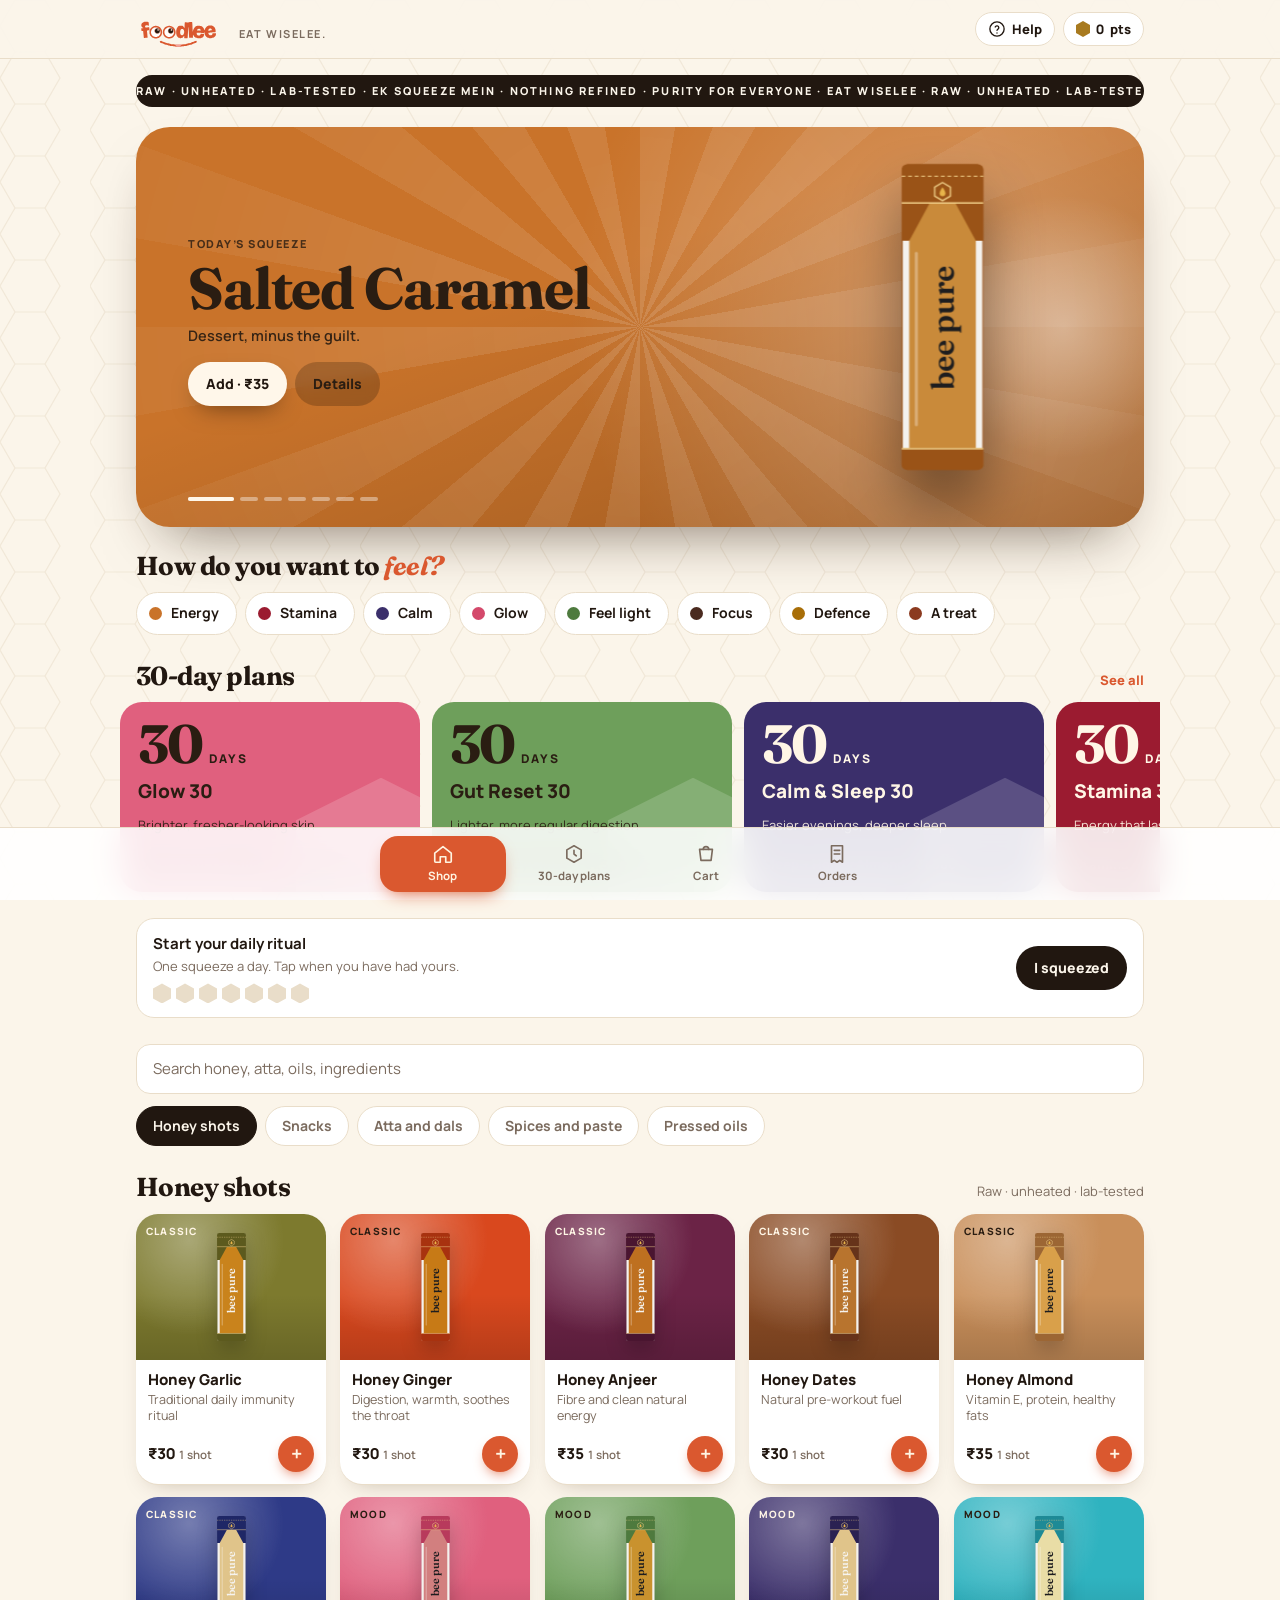
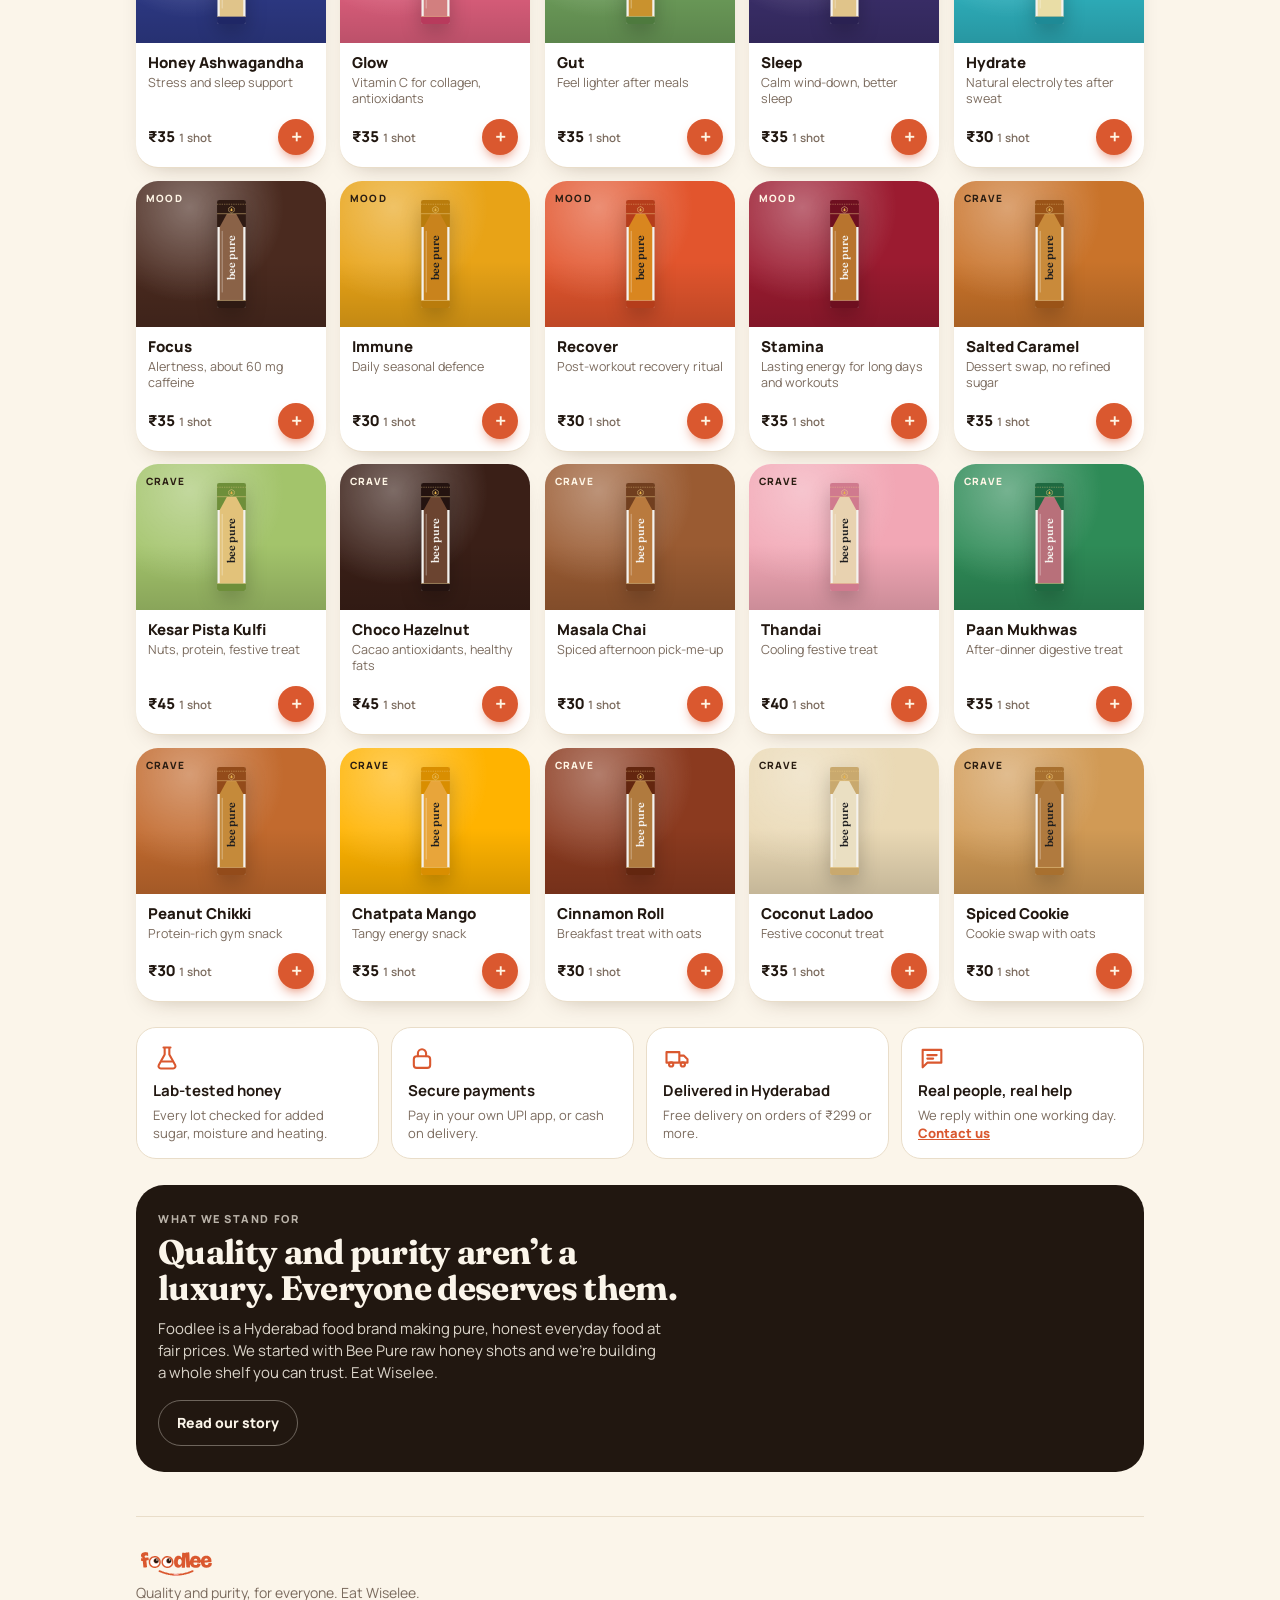
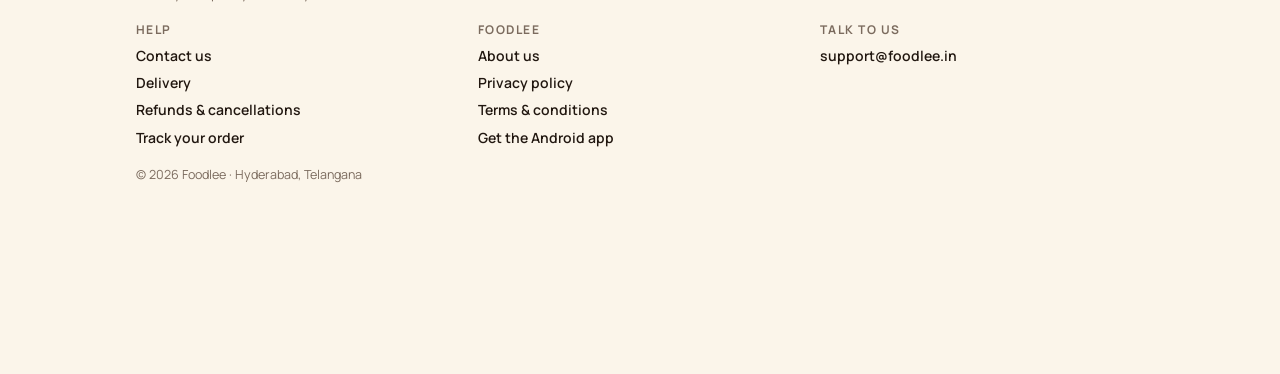
==== commit 9dfe0f77: "About page with the Foodlee motto; brighter honey; bee flies out of its shot; atta and oil touch eff" ====
--- a/index.html
+++ b/index.html
@@ -489,7 +489,7 @@
 const MOODLINE = { energy:"Quick, clean fuel.", stamina:"Go longer.", calm:"Slow down. Sleep deep.", glow:"Shine from inside.", light:"Lighter after every meal.", focus:"Sharp when it counts.", defence:"Dadi-style protection.", treat:"Dessert, made pure." };
 const WAVE = '<svg viewBox="0 0 1200 60" preserveAspectRatio="none"><path d="M0 30Q150 0 300 30T600 30T900 30T1200 30V60H0Z"/></svg>';
 const sync = d => `animation-delay:-${((Date.now()/1000) % d).toFixed(2)}s`;
-const MQ = "RAW · UNHEATED · LAB-TESTED · EK SQUEEZE MEIN · NOTHING REFINED · EAT WISELEE · ";
+const MQ = "RAW · UNHEATED · LAB-TESTED · EK SQUEEZE MEIN · NOTHING REFINED · PURITY FOR EVERYONE · EAT WISELEE · ";
 const FEAT = ["Salted Caramel", "Glow", "Honey Garlic", "Choco Hazelnut", "Hydrate", "Stamina", "Kesar Pista Kulfi"];
 const FREE_DELIVERY = 299, DELIVERY = 40, BOX_OFF = 0.06, SUB_OFF = 0.10;
 const byId = Object.fromEntries(P.map(p => [p.id, p]));
@@ -719,11 +719,11 @@
   <div class="tcard"><svg viewBox="0 0 24 24"><path d="M3 7h11v9H3zM14 10h4l3 3v3h-7z"/><circle cx="7" cy="17.5" r="1.8"/><circle cx="17" cy="17.5" r="1.8"/></svg><b>Delivered in Hyderabad</b><span>Free delivery on orders of ₹299 or more.</span></div>
   <div class="tcard"><svg viewBox="0 0 24 24"><path d="M4 5h16v11H8l-4 4z"/><path d="M8 9.5h8M8 12.5h5"/></svg><b>Real people, real help</b><span>We reply within one working day. <a href="contact.html">Contact us</a></span></div>
   </section>
-  <section class="story"><div><p class="eyebrow">Our story</p><h2 class="display">Healthy food shouldn’t taste like medicine, or hide what’s inside.</h2>
-  <p>Foodlee is a Hyderabad food brand. We started with Bee Pure, raw honey shots made with real ingredients and nothing else, and we’re building a whole shelf of honest everyday food.</p>
+  <section class="story"><div><p class="eyebrow">What we stand for</p><h2 class="display">Quality and purity aren’t a luxury. Everyone deserves them.</h2>
+  <p>Foodlee is a Hyderabad food brand making pure, honest everyday food at fair prices. We started with Bee Pure raw honey shots and we’re building a whole shelf you can trust. Eat Wiselee.</p>
   <a class="btn ghost" href="about.html">Read our story</a></div></section>` }
 function footerHTML(){ const wa = WHATSAPP_NUMBER; return `<footer class="foot">
-  <div class="fbrand"><svg viewBox="0 0 220 90" aria-label="Foodlee" role="img"><use href="#fl"/></svg><p>Tasty food you can trust. Eat Wiselee.</p></div>
+  <div class="fbrand"><svg viewBox="0 0 220 90" aria-label="Foodlee" role="img"><use href="#fl"/></svg><p>Quality and purity, for everyone. Eat Wiselee.</p></div>
   <div class="fcols">
   <div><b>Help</b><a href="contact.html">Contact us</a><a href="shipping-policy.html">Delivery</a><a href="refund-policy.html">Refunds &amp; cancellations</a><a href="#orders">Track your order</a></div>
   <div><b>Foodlee</b><a href="about.html">About us</a><a href="privacy-policy.html">Privacy policy</a><a href="terms.html">Terms &amp; conditions</a>${CFG.apkUrl && !IN_APP ? `<a href="${esc(CFG.apkUrl)}">Get the Android app</a>` : ""}</div>
@@ -770,20 +770,108 @@
   let d = host.querySelector(".spot-dots"); if (!d) { host.insertAdjacentHTML("beforeend", '<div class="spot-dots"></div>'); d = host.querySelector(".spot-dots") }
   d.innerHTML = l.length > 1 ? l.map((_, i) => `<i class="${i === spotIdx ? "on" : ""}"><b></b></i>`).join("") : "";
   if (!calm && l.length > 1) spotT = setTimeout(spotTick, 4800) }
-/* honey trail + tap ripple */
-const TR = { pts:[], rip:[], on:false };
-function trailLoop(){ const cv = $("#trail"), dpr = Math.min(devicePixelRatio || 1, 2); if (cv.width !== Math.round(innerWidth*dpr)) { cv.width = innerWidth*dpr; cv.height = innerHeight*dpr } const g = cv.getContext("2d"); g.setTransform(dpr, 0, 0, dpr, 0, 0); g.clearRect(0, 0, innerWidth, innerHeight);
-  TR.pts = TR.pts.filter(p => (p.l -= .04) > 0); TR.rip = TR.rip.filter(p => (p.l -= .035) > 0);
-  TR.pts.forEach(p => { g.globalAlpha = p.l*.6; g.fillStyle = "#E8B44A"; g.beginPath(); g.ellipse(p.x, p.y + (1 - p.l)*18, 1.5 + p.l*6, 1.5 + p.l*6 + (1 - p.l)*5, 0, 0, 7); g.fill() });
-  TR.rip.forEach(p => { p.r += 3.4; g.globalAlpha = p.l; g.strokeStyle = "#E8B44A"; g.lineWidth = 3*p.l; g.beginPath(); for (let k = 0; k < 6; k++) { const q = Math.PI/3*k + Math.PI/6; g[k ? "lineTo" : "moveTo"](p.x + Math.cos(q)*p.r, p.y + Math.sin(q)*p.r) } g.closePath(); g.stroke() });
-  g.globalAlpha = 1; if (TR.pts.length || TR.rip.length) requestAnimationFrame(trailLoop); else TR.on = false }
-const trailKick = () => { if (!TR.on) { TR.on = true; requestAnimationFrame(trailLoop) } };
+/* honey touch: honeycomb bloom on tap, a sticky honey ribbon that follows your finger and drips */
+/* ---------- touch effects: each shelf has its own feel ----------
+   honey: honeycomb bloom, golden ribbon, drips · atta: flour puff and wheat grains
+   oil: glossy ripples and beads · spices: coloured powder · snacks: crumbs */
+const HX = { rib:[], drops:[], cells:[], bees:[], dust:[], grains:[], rings:[], on:false, last:null, dist:0, taps:0, kind:"honey" };
+const PAL = {
+  atta:  { dust:["#FFFBF2","#F6ECD8","#EFE1C4"], grain:["#E9BE6A","#C9913C"] },
+  spice: { dust:["#E0532F","#EE8A3C","#C8402A"], grain:["#5B3A22","#8A5A2E"] },
+  crumb: { dust:["#F6E7C8","#EBD6AC"], grain:["#E3C28A","#C99A55"] } };
+function catKind(c){ return c === "staples" ? "atta" : c === "oils" ? "oil" : c === "spices" ? "spice" : c === "snacks" ? "crumb" : "honey" }
+function fxKind(t){ const n = t && t.closest ? t.closest("[data-id]") : null;
+  if (n) { const id = n.dataset.id; if (n.dataset.act === "cat") return catKind(id); if (typeof byId !== "undefined" && byId[id]) return catKind(byId[id].cat) }
+  if (S.sheet && byId[S.sheet]) return catKind(byId[S.sheet].cat);
+  if (S.cat && !S.mood && !S.q && document.querySelector(".tabs")) return catKind(S.cat);
+  return "honey" }
+function hexPath(g, x, y, r, rot){ g.beginPath(); for (let k = 0; k < 6; k++) { const q = Math.PI/3*k + (rot || Math.PI/6); g[k ? "lineTo" : "moveTo"](x + Math.cos(q)*r, y + Math.sin(q)*r) } g.closePath() }
+function dropPath(g, x, y, r, stretch){ const h = r*(1.3 + stretch); g.beginPath(); g.moveTo(x, y - h); g.bezierCurveTo(x + r*1.05, y - r*.2, x + r, y + r, x, y + r); g.bezierCurveTo(x - r, y + r, x - r*1.05, y - r*.2, x, y - h); g.closePath() }
+function gloss(g, x, y, r){ g.globalAlpha *= .9; g.fillStyle = "rgba(255,255,255,.85)"; g.beginPath(); g.ellipse(x - r*.35, y - r*.4, r*.32, r*.2, -.6, 0, 7); g.fill() }
+function trailLoop(){ const cv = $("#trail"), dpr = Math.min(devicePixelRatio || 1, 2);
+  if (cv.width !== Math.round(innerWidth*dpr) || cv.height !== Math.round(innerHeight*dpr)) { cv.width = innerWidth*dpr; cv.height = innerHeight*dpr }
+  const g = cv.getContext("2d"); g.setTransform(dpr, 0, 0, dpr, 0, 0); g.clearRect(0, 0, innerWidth, innerHeight);
+  /* honeycomb bloom: light, see-through gold */
+  HX.cells = HX.cells.filter(c => (c.t += 1) < c.life + c.delay);
+  HX.cells.forEach(c => { const k = c.t - c.delay; if (k < 0) return; const p = Math.min(1, k/9), fade = Math.max(0, 1 - Math.max(0, (k - 14)/(c.life - 14)));
+    const s = c.r * (p < 1 ? (1 - Math.pow(1 - p, 3)) * 1.12 : 1.12 - Math.min(.12, (k - 9)*.02));
+    const lg = g.createLinearGradient(c.x, c.y - s, c.x, c.y + s); lg.addColorStop(0, "rgba(255,236,150," + c.a + ")"); lg.addColorStop(1, "rgba(250,196,46," + c.a + ")");
+    g.globalAlpha = fade; hexPath(g, c.x, c.y, s); g.fillStyle = lg; g.fill(); g.lineWidth = 2; g.strokeStyle = "rgba(255,252,236,.95)"; g.stroke();
+    g.globalAlpha = fade*.7; g.fillStyle = "rgba(255,255,255,.8)"; g.beginPath(); g.ellipse(c.x - s*.32, c.y - s*.38, s*.28, s*.12, -.5, 0, 7); g.fill() });
+  /* ribbons: honey (glowing gold), oil (glossy sheen), flour (soft dusty streak) */
+  HX.rib = HX.rib.filter(p => (p.l -= p.k === "oil" ? .022 : .028) > 0);
+  if (HX.rib.length > 1) { g.lineCap = "round"; g.lineJoin = "round";
+    for (let i = 1; i < HX.rib.length; i++) { const a = HX.rib[i-1], b = HX.rib[i]; if (a.k !== b.k || a.s !== b.s) continue; const w = Math.max(1, b.w * b.l), seg = (c, lw, ox, oy) => { g.strokeStyle = c; g.lineWidth = lw; g.beginPath(); g.moveTo(a.x + ox, a.y + oy); g.lineTo(b.x + ox, b.y + oy); g.stroke() };
+      g.globalAlpha = Math.min(1, b.l*1.4);
+      if (b.k === "honey") { seg("rgba(255,210,80,.28)", w + 7, 0, 0); seg("rgba(248,190,42,.9)", w, 0, 0); seg("rgba(255,226,120,.9)", w*.55, 0, -w*.1); seg("rgba(255,255,245,.9)", Math.max(1, w*.22), -w*.15, -w*.24) }
+      else if (b.k === "oil") { const h = (b.h + i*4) % 360; seg("rgba(214,184,60,.22)", w + 8, 0, 0); seg("rgba(226,196,74,.55)", w, 0, 0); seg(`hsla(${h},80%,70%,.28)`, w*.5, 0, w*.18); seg("rgba(255,255,250,.85)", Math.max(1, w*.18), -w*.12, -w*.22) }
+      else { const c = PAL[b.k].dust[0]; g.globalAlpha = Math.min(.5, b.l*.6); seg(c, w + 6, 0, 0); g.globalAlpha = Math.min(.8, b.l); seg(PAL[b.k].dust[1], w*.45, 0, 0) } } }
+  /* oil ripples */
+  HX.rings = HX.rings.filter(r => (r.t += 1) < r.life + r.delay);
+  HX.rings.forEach(r => { const k = r.t - r.delay; if (k < 0) return; const p = k/r.life, rad = 6 + r.max*(1 - Math.pow(1 - p, 2.4));
+    g.globalAlpha = (1 - p)*.9; g.lineWidth = 3.2*(1 - p) + .8; g.strokeStyle = "rgba(208,170,48,.8)"; g.beginPath(); g.ellipse(r.x, r.y, rad, rad*.82, 0, 0, 7); g.stroke();
+    g.lineWidth = 1.2; g.strokeStyle = `hsla(${(170 + p*160) % 360},85%,72%,.55)`; g.beginPath(); g.ellipse(r.x, r.y, rad + 2.5, rad*.82 + 2, 0, 0, 7); g.stroke();
+    g.strokeStyle = "rgba(255,255,255,.75)"; g.beginPath(); g.ellipse(r.x, r.y, rad - 2, rad*.82 - 2, 0, Math.PI*1.1, Math.PI*1.6); g.stroke() });
+  /* powder: flour, spice, crumbs */
+  HX.dust = HX.dust.filter(d => (d.l -= d.fade) > 0);
+  HX.dust.forEach(d => { d.vx *= .93; d.vy = d.vy*.93 - .025; d.x += d.vx; d.y += d.vy; d.r += d.grow; const rg = g.createRadialGradient(d.x, d.y, 0, d.x, d.y, d.r);
+    rg.addColorStop(0, d.c); rg.addColorStop(1, "rgba(255,255,255,0)"); g.globalAlpha = Math.min(1, d.l*1.2)*d.a; g.fillStyle = rg; g.beginPath(); g.arc(d.x, d.y, d.r, 0, 7); g.fill() });
+  HX.grains = HX.grains.filter(q => (q.l -= .013) > 0 && q.y < innerHeight + 30);
+  HX.grains.forEach(q => { q.vy += .32; q.vx *= .985; q.x += q.vx; q.y += q.vy; q.rot += q.spin; g.globalAlpha = Math.min(1, q.l*2); g.save(); g.translate(q.x, q.y); g.rotate(q.rot);
+    if (q.crumb) { g.fillStyle = q.c; g.beginPath(); g.moveTo(-q.s, -q.s*.6); g.lineTo(q.s*.8, -q.s); g.lineTo(q.s, q.s*.5); g.lineTo(-q.s*.4, q.s); g.closePath(); g.fill() }
+    else { const lg = g.createLinearGradient(-q.s, 0, q.s, 0); lg.addColorStop(0, q.c[0]); lg.addColorStop(1, q.c[1]); g.fillStyle = lg; g.beginPath(); g.ellipse(0, 0, q.s*.55, q.s, 0, 0, 7); g.fill();
+      g.strokeStyle = "rgba(90,60,25,.45)"; g.lineWidth = .9; g.beginPath(); g.moveTo(0, -q.s*.75); g.lineTo(0, q.s*.75); g.stroke() }
+    g.restore() });
+  /* drops: honey splash and drips, oil beads */
+  HX.drops = HX.drops.filter(d => (d.l -= d.fade) > 0 && d.y < innerHeight + 40);
+  HX.drops.forEach(d => { if (d.hang > 0) { d.hang--; d.stretch = Math.min(1.4, d.stretch + .05) } else { d.vy += d.g; d.vx *= .98; d.x += d.vx; d.y += d.vy; d.stretch = Math.max(.15, d.stretch*.94) }
+    g.globalAlpha = Math.min(1, d.l*1.5);
+    if (d.oil) { const gr = g.createRadialGradient(d.x - d.r*.3, d.y - d.r*.3, 0, d.x, d.y, d.r*1.2); gr.addColorStop(0, "rgba(255,248,190,.95)"); gr.addColorStop(.5, "rgba(232,200,70,.75)"); gr.addColorStop(1, "rgba(180,160,40,.35)");
+      g.fillStyle = gr; g.beginPath(); g.ellipse(d.x, d.y, d.r, d.r*.9, 0, 0, 7); g.fill(); g.strokeStyle = "rgba(255,255,255,.5)"; g.lineWidth = .8; g.stroke(); gloss(g, d.x, d.y, d.r); return }
+    dropPath(g, d.x, d.y, d.r, d.stretch); const gr = g.createRadialGradient(d.x - d.r*.4, d.y - d.r*.4, 0, d.x, d.y, d.r*1.5); gr.addColorStop(0, "#FFF7CF"); gr.addColorStop(.35, "#FFD54F"); gr.addColorStop(1, "rgba(246,178,30,.85)"); g.fillStyle = gr; g.fill(); gloss(g, d.x, d.y, d.r) });
+  /* bees that escape on every 5th honey tap */
+  HX.bees = HX.bees.filter(b => (b.t += 1) < 90);
+  HX.bees.forEach(b => { const k = b.t/90; b.x += b.vx + Math.sin(b.t*.35)*1.6; b.y += b.vy + Math.cos(b.t*.31)*1.4; g.globalAlpha = 1 - Math.max(0, (k - .7)/.3);
+    g.save(); g.translate(b.x, b.y); g.rotate(Math.atan2(b.vy, b.vx)); g.fillStyle = "rgba(255,255,255,.85)"; const fl = Math.abs(Math.sin(b.t*1.7))*5 + 2;
+    g.beginPath(); g.ellipse(-1, -5, 5, fl, -.3, 0, 7); g.fill(); g.fillStyle = "#F2B824"; g.beginPath(); g.ellipse(0, 0, 8, 5.5, 0, 0, 7); g.fill();
+    g.fillStyle = "#26180F"; g.fillRect(-3, -5.5, 2.2, 11); g.fillRect(1.5, -5.5, 2.2, 11); g.beginPath(); g.arc(7, -1, 1.2, 0, 7); g.fill(); g.restore() });
+  g.globalAlpha = 1;
+  if (HX.cells.length || HX.rib.length || HX.drops.length || HX.bees.length || HX.dust.length || HX.grains.length || HX.rings.length) requestAnimationFrame(trailLoop); else HX.on = false }
+const trailKick = () => { if (!HX.on) { HX.on = true; requestAnimationFrame(trailLoop) } };
+const rnd = (a, b) => a + Math.random()*(b - a), pick = a => a[Math.floor(Math.random()*a.length)];
+function puff(x, y, k, n, sp){ const P2 = PAL[k]; for (let i = 0; i < n; i++) { const q = Math.random()*Math.PI*2, s = rnd(.6, sp);
+  HX.dust.push({ x, y, vx: Math.cos(q)*s, vy: Math.sin(q)*s - .6, r: rnd(5, 11), grow: rnd(.35, .7), c: pick(P2.dust), a: k === "atta" ? .75 : .6, l: 1, fade: rnd(.012, .02) }) } }
+function grains(x, y, k, n){ const P2 = PAL[k]; for (let i = 0; i < n; i++) { const q = -Math.PI/2 + rnd(-1.1, 1.1), s = rnd(3, 6.5);
+  HX.grains.push({ x, y, vx: Math.cos(q)*s, vy: Math.sin(q)*s, rot: rnd(0, 6), spin: rnd(-.25, .25), s: k === "crumb" ? rnd(2.5, 4.5) : rnd(3.2, 4.6), c: k === "crumb" ? pick(P2.grain) : P2.grain, crumb: k === "crumb", l: 1 }) } }
+function honeyTap(x, y, t){ if (calm) return; const k = HX.kind = fxKind(t);
+  if (k === "honey") { const r = 15, d = r*1.78;
+    HX.cells.push({ x, y, r, t:0, delay:0, life:34, a:.85 });
+    for (let i = 0; i < 6; i++) { const q = Math.PI/3*i; HX.cells.push({ x: x + Math.cos(q)*d, y: y + Math.sin(q)*d, r, t:0, delay:3 + i, life:30, a: i % 2 ? .55 : .7 }) }
+    for (let i = 0; i < 7; i++) { const q = -Math.PI/2 + (i - 3)*.42 + (Math.random() - .5)*.2, s = 3.5 + Math.random()*3.5;
+      HX.drops.push({ x, y, vx: Math.cos(q)*s, vy: Math.sin(q)*s - 2, g:.34, r: 2.6 + Math.random()*3, l:1, fade:.016, hang:0, stretch:.3 }) }
+    if (++HX.taps % 5 === 0) for (let i = 0; i < 2; i++) HX.bees.push({ x, y, t:0, vx: (Math.random() < .5 ? -1 : 1)*(2.2 + Math.random()*1.5), vy: -1.6 - Math.random() }) }
+  else if (k === "oil") { [0, 7, 14].forEach((dl, i) => HX.rings.push({ x, y, t:0, delay: dl, life: 40, max: 46 - i*8 }));
+    HX.drops.push({ x, y, vx:0, vy:0, g:0, r: 9, l:1, fade:.03, hang:0, stretch:0, oil:true });
+    for (let i = 0; i < 6; i++) { const q = Math.PI/3*i + rnd(-.3, .3), s = rnd(1.6, 3.2); HX.drops.push({ x, y, vx: Math.cos(q)*s, vy: Math.sin(q)*s*.8, g:.04, r: rnd(2.2, 4.2), l:1, fade:.018, hang:0, stretch:0, oil:true }) } }
+  else { puff(x, y, k, k === "crumb" ? 6 : 14, k === "atta" ? 3.2 : 2.6); grains(x, y, k, k === "crumb" ? 10 : 7) }
+  trailKick() }
+function honeyMove(x, y, touch){ if (calm) return; const p = HX.last, k = HX.kind; const dx = p ? x - p.x : 0, dy = p ? y - p.y : 0, sp = Math.hypot(dx, dy);
+  HX.rib.push({ x, y, l:1, k, s: HX.stroke || 0, h: (HX.dist*2) % 360, w: k === "oil" ? (touch ? 11 : 7) : k === "honey" ? (touch ? Math.max(5, 13 - sp*.25) : Math.max(3, 8 - sp*.2)) : (touch ? 9 : 6) });
+  if (HX.rib.length > (touch ? 46 : 34)) HX.rib.shift();
+  HX.dist += sp;
+  if (k === "honey") { if (HX.dist > (touch ? 70 : 140)) { HX.dist = 0; HX.drops.push({ x, y: y + 4, vx: dx*.04, vy: 0, g:.22, r: touch ? 4.2 : 3, l:1, fade:.012, hang:16, stretch:.2 }) } }
+  else if (k === "oil") { if (HX.dist > (touch ? 55 : 110)) { HX.dist = 0; HX.drops.push({ x, y, vx: 0, vy: 0, g:0, r: rnd(3, 5), l:1, fade:.02, hang:0, stretch:0, oil:true }) } }
+  else { if (sp > 2 && Math.random() < .6) puff(x, y, k, 1, 1); if (HX.dist > (touch ? 60 : 120)) { HX.dist = 0; grains(x, y, k, 1) } }
+  HX.last = { x, y }; trailKick() }
+addEventListener("touchstart", e => { const t = e.touches[0]; if (!t) return; HX.last = { x:t.clientX, y:t.clientY }; HX.stroke = (HX.stroke || 0) + 1; honeyTap(t.clientX, t.clientY, e.target) }, { passive:true });
+addEventListener("touchmove", e => { const t = e.touches[0]; if (t) honeyMove(t.clientX, t.clientY, true) }, { passive:true });
+addEventListener("touchend", () => { HX.last = null }, { passive:true });
 let drag = null;
-addEventListener("pointerdown", ev => { if (calm) return; TR.rip.push({ x:ev.clientX, y:ev.clientY, r:6, l:1 }); trailKick();
+addEventListener("pointerdown", ev => { if (calm) return; if (ev.pointerType === "mouse") honeyTap(ev.clientX, ev.clientY, ev.target);
   const tgt = ev.target.closest ? ev.target : null; if (!tgt) return; const top = tgt.closest(".sheet .top"); if (top && ev.pointerType !== "mouse" && !tgt.closest(".x")) drag = { y:ev.clientY, el:top.closest(".sheet"), dy:0 };
   spotX = tgt.closest("#spot") ? ev.clientX : null }, { passive:true });
 addEventListener("pointermove", ev => { if (drag) { drag.dy = Math.max(0, ev.clientY - drag.y); drag.el.style.transition = "none"; drag.el.style.transform = "translateY(" + drag.dy + "px)" }
-  if (!calm && ev.pointerType === "mouse") { TR.pts.push({ x:ev.clientX, y:ev.clientY, l:1 }); if (TR.pts.length > 60) TR.pts.shift(); trailKick() }
+  if (!calm && ev.pointerType === "mouse") { HX.kind = fxKind(ev.target); honeyMove(ev.clientX, ev.clientY, false) }
   const sp = $("#spot"); if (sp) { const b = sp.getBoundingClientRect(); sp.style.setProperty("--px", Math.max(-.5, Math.min(.5, (ev.clientX - b.left)/b.width - .5)).toFixed(3)); sp.style.setProperty("--py", Math.max(-.5, Math.min(.5, (ev.clientY - b.top)/b.height - .5)).toFixed(3)) } }, { passive:true });
 function endDrag(ev){ if (drag) { const d = drag; drag = null; if (d.dy > 110) { S.swiped = true; setTimeout(() => S.swiped = false, 60); S.sheet = null; S.planSheet = null; render() } else { d.el.style.transition = "transform .35s cubic-bezier(.2,1.5,.4,1)"; d.el.style.transform = "" } }
   if (spotX != null && ev.clientX != null) { const dx = ev.clientX - spotX; spotX = null; if (Math.abs(dx) > 40) { const n = spotList().length; spotIdx = spotIdx + (dx < 0 ? 1 : n - 1); S.swiped = true; setTimeout(() => S.swiped = false, 60); mountSpot(true) } } }
@@ -792,24 +880,44 @@
 /* ---------- little moments: one tiny scene per shelf ---------- */
 const seenShelf = { honey: 1 };
 const BEE = `<svg viewBox="0 0 44 32" width="44" height="32"><defs><clipPath id="beeb"><ellipse cx="22" cy="19" rx="13" ry="9"/></clipPath></defs><g class="wings"><ellipse cx="18" cy="8" rx="8" ry="6" fill="#fff" opacity=".9"/><ellipse cx="27" cy="7" rx="7" ry="5" fill="#fff" opacity=".7"/></g><ellipse cx="22" cy="19" rx="13" ry="9" fill="#F2B824"/><g clip-path="url(#beeb)"><path d="M16 8v22M22.5 8v22M29 8v22" stroke="#26180F" stroke-width="3.4"/></g><circle cx="33" cy="17" r="1.7" fill="#fff"/><circle cx="33.4" cy="17" r="1" fill="#26180F"/><path d="M9 19H3" stroke="#26180F" stroke-width="2" stroke-linecap="round"/></svg>`;
-function beeFly(el){ const host = $("#moment"); if (host.querySelectorAll(".bee").length > 2) return; const a = el && el.getBoundingClientRect ? el.getBoundingClientRect() : (el || { top: innerHeight*.4, height: 0 }), z = document.querySelector('[data-nav="cart"]').getBoundingClientRect();
-  const y0 = Math.max(90, Math.min(innerHeight - 220, a.top + a.height/2 - 60)), tx = z.left + z.width/2 - 22, ty = z.top - 8, x0 = -56, N = 26, kf = [];
-  for (let i = 0; i <= N; i++) { const k = i/N, e = k*k*(3 - 2*k), loop = Math.max(0, 1 - Math.abs(k - .45)/.18), x = x0 + (tx - x0)*e + Math.sin(k*Math.PI*8)*8 + Math.cos(loop*Math.PI*2)*26*loop - 26*loop, y = y0 + (ty - y0)*e*e + Math.sin(k*Math.PI*5)*30*(1 - k) - Math.sin(loop*Math.PI)*46*loop;
-    kf.push({ transform: `translate(${x.toFixed(1)}px,${y.toFixed(1)}px) rotate(${(Math.sin(k*Math.PI*5 + 1)*14).toFixed(1)}deg) scale(${k > .92 ? (1 - (k - .92)*9).toFixed(2) : 1})`, opacity: k > .96 ? 0 : 1 }) }
-  const d = document.createElement("div"); d.className = "bee"; d.innerHTML = BEE; host.appendChild(d); d.animate(kf, { duration: 2100, easing: "linear", fill: "forwards" }).onfinish = () => d.remove() }
+function beeFly(el){ const host = $("#moment"); if (host.querySelectorAll(".bee").length > 2) return;
+  const a = el && el.getBoundingClientRect ? el.getBoundingClientRect() : (el || { left: innerWidth/2, width: 0, top: innerHeight*.4, height: 0 }), z = document.querySelector('[data-nav="cart"]').getBoundingClientRect();
+  /* the bee crawls out of the top of the shot it came from, then buzzes off to the cart */
+  const sx = a.left + a.width/2 - 22, sy = Math.max(60, Math.min(innerHeight - 120, a.top + Math.min(26, a.height*.12))) - 16, tx = z.left + z.width/2 - 22, ty = z.top - 8, N = 40, kf = [];
+  if (!calm) for (let i = 0; i < 5; i++) { const q = -Math.PI/2 + (i - 2)*.5; HX.drops.push({ x: sx + 22, y: sy + 18, vx: Math.cos(q)*2.4, vy: Math.sin(q)*3, g:.3, r: 2.2 + Math.random()*1.6, l:1, fade:.02, hang:0, stretch:.3 }) } trailKick();
+  for (let i = 0; i <= N; i++) { const k = i/N; let x, y, sc = 1, rot;
+    if (k < .22) { const e = k/.22; sc = .25 + .75*(1 - Math.pow(1 - e, 3)); x = sx + Math.sin(e*Math.PI*3)*5; y = sy - 46*(1 - Math.pow(1 - e, 2)); rot = Math.sin(e*Math.PI*4)*18 }
+    else if (k < .42) { const e = (k - .22)/.2; x = sx + Math.sin(e*Math.PI*2)*22; y = sy - 46 - Math.sin(e*Math.PI)*16 + Math.cos(e*Math.PI*2)*6 - 6; rot = Math.cos(e*Math.PI*2)*20 }
+    else { const e0 = (k - .42)/.58, e = e0*e0*(3 - 2*e0), x0 = sx, y0 = sy - 52; x = x0 + (tx - x0)*e + Math.sin(e0*Math.PI*4)*10*(1 - e0); y = y0 + (ty - y0)*e - Math.sin(e0*Math.PI)*60; rot = Math.sin(e0*Math.PI*5)*12; if (k > .93) sc = 1 - (k - .93)*12 }
+    kf.push({ transform: `translate(${x.toFixed(1)}px,${y.toFixed(1)}px) rotate(${rot.toFixed(1)}deg) scale(${Math.max(.05, sc).toFixed(2)})`, opacity: k > .97 ? 0 : 1 }) }
+  const d = document.createElement("div"); d.className = "bee"; d.innerHTML = BEE; host.appendChild(d); d.animate(kf, { duration: 2300, easing: "linear", fill: "forwards" }).onfinish = () => d.remove() }
 const SCENES = {
   snack: p => ({ cap: "crunch!", dur: 2000, html: `<svg class="snack" viewBox="0 0 90 90"><defs><mask id="bm"><rect width="90" height="90" fill="#fff"/><circle class="bite b1" cx="68" cy="30" r="13"/><circle class="bite b2" cx="72" cy="52" r="13"/><circle class="bite b3" cx="54" cy="68" r="14"/><circle class="bite b4" cx="36" cy="40" r="26"/></mask></defs><g mask="url(#bm)"><circle cx="45" cy="46" r="28" fill="#F3E3C8"/><circle cx="45" cy="46" r="28" fill="${p.c}" opacity=".5"/><circle cx="35" cy="38" r="3" fill="#fff" opacity=".6"/><circle cx="52" cy="56" r="2.4" fill="#5B3A22" opacity=".5"/><circle cx="40" cy="58" r="2" fill="#5B3A22" opacity=".5"/><circle cx="55" cy="38" r="2" fill="#5B3A22" opacity=".5"/></g>${[0,1,2,3,4,5,6].map(i => `<circle class="crumb" style="--a:${-70 + i*24}deg;--d:${.25 + (i%3)*.42}s" cx="62" cy="44" r="${2 + i%2}" fill="#E9D3A8"/>`).join("")}</svg>` }),
   mill: p => ({ cap: "milling fresh", dur: 2600, html: `<svg viewBox="0 0 90 90"><circle cx="45" cy="48" r="31" fill="#D8CBB4"/><g class="mill-top"><circle cx="45" cy="48" r="24" fill="#B9A98D"/><path d="M45 26v44M23 48h44M29.5 32.5l31 31M60.5 32.5l-31 31" stroke="#9A8A70" stroke-width="2"/><circle cx="45" cy="48" r="5.5" fill="#6E5E48"/><circle cx="62" cy="36" r="4.2" fill="#5B3A22"/></g>${[0,1,2].map(i => `<ellipse class="grain" style="--d:${i*.5}s" cx="${42 + i*3}" cy="8" rx="2.4" ry="4" fill="#D9A441"/>`).join("")}${[0,1,2,3,4,5,6,7,8,9].map(i => `<circle class="flour" style="--a:${i*36}deg;--d:${.5 + i*.16}s" cx="45" cy="48" r="${3 + i%3}" fill="#FFF6E6"/>`).join("")}</svg>` }),
   mortar: p => ({ cap: "ground today", dur: 2300, html: `<svg viewBox="0 0 90 90"><path class="chilli" d="M40 6c8 2 12 10 9 20-2-7-6-12-12-14z" fill="${p.c}"/><g class="pestle"><rect x="50" y="6" width="9" height="44" rx="4.5" fill="#C9B8A0" transform="rotate(18 54 28)"/></g><path d="M16 46h58c0 20-12 32-29 32S16 66 16 46z" fill="#8A7B6A"/><rect x="12" y="42" width="66" height="7" rx="3.5" fill="#A39482"/><rect x="34" y="76" width="22" height="6" rx="3" fill="#6E6052"/>${[0,1,2,3,4,5].map(i => `<circle class="puff" style="--x:${-26 + i*10}px;--d:${.75 + (i%2)*.55}s" cx="45" cy="40" r="${6 + i%3*2}" fill="${p.c}"/>`).join("")}</svg>` }),
   press: p => ({ cap: "pressed slow", dur: 2800, html: `<svg viewBox="0 0 90 96"><rect x="22" y="2" width="6" height="40" rx="2" fill="#7A5A3A"/><rect x="62" y="2" width="6" height="40" rx="2" fill="#7A5A3A"/><rect class="plate" x="18" y="4" width="54" height="9" rx="3" fill="#5B3A22"/><ellipse class="seed" cx="45" cy="28" rx="15" ry="9" fill="${p.c}"/><rect x="16" y="37" width="58" height="8" rx="3" fill="#5B3A22"/><rect x="42" y="45" width="6" height="6" fill="#5B3A22"/>${[0,1,2].map(i => `<path class="odrop" style="--d:${.8 + i*.5}s" d="M45 52c-3 4-4 6-4 8a4 4 0 0 0 8 0c0-2-1-4-4-8z" fill="#E8B44A"/>`).join("")}<rect x="33" y="70" width="24" height="24" rx="5" fill="none" stroke="#B9A98D" stroke-width="2.5"/><rect x="40" y="64" width="10" height="7" rx="2" fill="none" stroke="#B9A98D" stroke-width="2.5"/><rect class="ofill" x="35.5" y="72.5" width="19" height="19" rx="3" fill="#E8B44A"/></svg>` }) };
-function moment(p, el){ if (calm || !p) return; const host = $("#moment");
-  if (p.cat === "honey") return beeFly(el);
+function moment(p, el, src){ if (calm || !p) return; const host = $("#moment");
+  if (p.cat === "honey") return beeFly(src || el);
   if (p.cat === "staples" && !/Atta/.test(p.name)) { if (host.querySelector(".field")) return; const f = document.createElement("div"); f.className = "field";
     f.innerHTML = `<i class="furrow"></i>${[0,1,2,3,4,5,6,7,8,9].map(i => `<svg class="sprout" style="left:${6 + i*9.4}%;--d:${(.25 + i*.205).toFixed(2)}s" viewBox="0 0 20 22"><path d="M10 22V10" stroke="#3F7A3A" stroke-width="2.4" stroke-linecap="round"/><path d="M10 12C4 12 2 7 2 4c5 0 8 3 8 8zM10 10c0-5 3-8 8-8 0 4-2 8-8 8z" fill="${i % 3 ? "#5FA052" : p.c}"/></svg>`).join("")}
     <svg class="tractor" viewBox="0 0 64 40"><path d="M4 30l8-6" stroke="#5B3A22" stroke-width="3" stroke-linecap="round"/><rect x="14" y="14" width="26" height="14" rx="3" fill="#DA582F"/><path d="M26 14V5h12l4 9" fill="none" stroke="#211710" stroke-width="2.6" stroke-linejoin="round"/><rect x="40" y="18" width="16" height="10" rx="2.5" fill="#DA582F"/><rect x="50" y="8" width="3" height="10" fill="#211710"/><g class="whl" style="transform-origin:24px 28px"><circle cx="24" cy="28" r="10" fill="#211710"/><circle cx="24" cy="28" r="4" fill="#E8B44A"/><path d="M24 19v18M15 28h18" stroke="#E8B44A" stroke-width="1.6"/></g><g class="whl" style="transform-origin:50px 32px"><circle cx="50" cy="32" r="6" fill="#211710"/><circle cx="50" cy="32" r="2.4" fill="#E8B44A"/></g><circle class="smoke" cx="52" cy="5" r="3" fill="#B9A98D"/></svg><span class="cap">straight from the field</span>`;
     host.appendChild(f); setTimeout(() => f.remove(), 3500); return }
   const kind = p.cat === "snacks" ? "snack" : p.cat === "oils" ? "press" : p.cat === "spices" ? "mortar" : "mill", sc = SCENES[kind](p);
   host.querySelectorAll(".scene").forEach(n => n.remove()); const d = document.createElement("div"); d.className = "scene " + kind; d.style.setProperty("--dur", sc.dur + "ms"); d.innerHTML = sc.html + `<span class="cap">${sc.cap}</span>`; host.appendChild(d); setTimeout(() => d.remove(), sc.dur + 350) }
+/* ---------- address from GPS (OpenStreetMap) ---------- */
+const AREAS = ["Gachibowli","Madhapur","Kondapur","Hitech City","Jubilee Hills","Banjara Hills","Kukatpally","Secunderabad","Begumpet"];
+async function reverseGeocode(lat, lon){
+  try { const r = await fetch(`https://nominatim.openstreetmap.org/reverse?format=jsonv2&lat=${lat}&lon=${lon}&zoom=18&addressdetails=1&accept-language=en`, { headers: { "Accept": "application/json" } });
+    if (!r.ok) throw 0; const j = await r.json(), a = j.address || {};
+    const local = a.neighbourhood || a.suburb || a.quarter || a.residential || a.city_district || "";
+    const street = [a.house_number, a.building, a.road, local].filter(Boolean);
+    const all = [a.neighbourhood, a.suburb, a.quarter, a.city_district, a.road, j.display_name].join(" ").toLowerCase();
+    const area = AREAS.find(x => all.includes(x.toLowerCase()) || (x === "Hitech City" && /hi-?tech|hitec/.test(all))) || "Other";
+    return { addr: [...new Set(street)].join(", ") || (j.display_name || "").split(",").slice(0, 3).join(","), pin: (a.postcode || "").replace(/\D/g, "").slice(0, 6), area, land: a.amenity || a.shop || S.form.land || "" };
+  } catch(e){}
+  try { const r = await fetch(`https://api.bigdatacloud.net/data/reverse-geocode-client?latitude=${lat}&longitude=${lon}&localityLanguage=en`); const j = await r.json();
+    const area = AREAS.find(x => (j.locality || "").toLowerCase().includes(x.toLowerCase())) || "Other";
+    return { addr: [j.locality, j.city].filter(Boolean).join(", "), pin: (j.postcode || "").replace(/\D/g, "").slice(0, 6), area } } catch(e){ return null } }
 let lastTotal = 0;
 function afterRender(r){
   const act = document.querySelector('nav a[data-nav="' + r + '"]'), blob = $("#blob");
@@ -840,8 +948,14 @@
   if (a === "close") { if (ev.target.closest(".sheet") && !ev.target.closest("[data-act='close']:not(.scrim)")) return; const cid = S.sheet; vt(() => { S.sheet = null; S.planSheet = null; S.vtBack = cid; render() }); return }
   if (a === "locate") { if (!navigator.geolocation) { S.locMsg = "This device can’t share location. Type your address instead."; return render() }
     S.locBusy = true; S.locMsg = ""; render();
-    navigator.geolocation.getCurrentPosition(pos => { S.locBusy = false; S.form.loc = pos.coords.latitude.toFixed(6) + "," + pos.coords.longitude.toFixed(6); store.set("form", S.form); toast("Location pinned"); render() },
-      () => { S.locBusy = false; S.locMsg = "Couldn’t get your location here. It works once the app is live on its own web address; type your address for now."; render() }, { enableHighAccuracy:true, timeout:10000 }); return }
+    navigator.geolocation.getCurrentPosition(async pos => {
+      const lat = pos.coords.latitude, lon = pos.coords.longitude; S.form.loc = lat.toFixed(6) + "," + lon.toFixed(6);
+      const got = await reverseGeocode(lat, lon); S.locBusy = false;
+      if (got) { Object.assign(S.form, got); S.locMsg = ""; toast("Address filled from your location. Add your flat number.") }
+      else { toast("Location pinned"); S.locMsg = "Pinned your location. Type your flat and street below." }
+      store.set("form", S.form); render(); const f = $("#f-addr"); if (f && got) { f.focus(); f.setSelectionRange(0, 0) } },
+      err => { S.locBusy = false; S.locMsg = err && err.code === 1 ? "Location is blocked. Allow location for this site in your browser settings, or type your address." : "Couldn’t get your location. Check that location is on, or type your address."; render() },
+      { enableHighAccuracy:true, timeout:15000, maximumAge:60000 }); return }
   if (a === "payclose") { if (ev.target.closest(".sheet") && !ev.target.closest("[data-act='payclose']:not(.scrim)")) return; S.pay = null; return render() }
   if (a === "payopen") { S.pay = id; return render() }
   if (a === "copyupi") { (navigator.clipboard ? navigator.clipboard.writeText(CFG.upiId) : Promise.reject()).then(() => toast("UPI ID copied"), () => toast(CFG.upiId)); return }
@@ -854,7 +968,7 @@
   if (a === "open") { const sv = el.querySelector("svg") || (el.closest(".spot-slide") || document).querySelector(".spot-pouch svg"); clearPv(); if (sv) { sv.style.viewTransitionName = "pv"; sv.classList.add("pvn") }
     vt(() => { S.sheet = id; S.sheetVar = 0; S.fresh = true; render() }); return }
   if (a === "var") { S.sheetVar = +id; return render() }
-  if (a === "inc") { if (byId[id].off) return; const mr = el.getBoundingClientRect(); fly(el, byId[id].honey || byId[id].c); setQty(id, +el.dataset.vi, qty(id, +el.dataset.vi) + 1); squeeze(id); yum(); moment(byId[id], mr); if (calm && qty(id, +el.dataset.vi) === 1) toast(byId[id].name + " added"); return }
+  if (a === "inc") { if (byId[id].off) return; const mr = el.getBoundingClientRect(), card = el.closest(".card"), srcEl = (S.sheet === id && document.querySelector(".sheet .pv svg")) || (card && card.querySelector(".tile svg")) || (el.closest("#spot") && document.querySelector('#spot .spot-pouch svg')) || null, sr = srcEl ? srcEl.getBoundingClientRect() : null; fly(el, byId[id].honey || byId[id].c); setQty(id, +el.dataset.vi, qty(id, +el.dataset.vi) + 1); squeeze(id); yum(); moment(byId[id], mr, sr); if (calm && qty(id, +el.dataset.vi) === 1) toast(byId[id].name + " added"); return }
   if (a === "dec") return setQty(id, +el.dataset.vi, qty(id, +el.dataset.vi) - 1);
   if (a === "cat") { S.cat = id; S.mood = null; S.q = ""; S.stag = true; render(); if (!seenShelf[id]) { seenShelf[id] = 1; const s = P.find(p => p.cat === id && (id !== "staples" || !/Atta/.test(p.name))); if (s) moment(s, document.querySelector('[data-act="cat"][data-id="' + id + '"]')) } return }
   if (a === "mood") { S.mood = S.mood === id ? null : id; S.q = ""; S.stag = true; S.spotAnim = true; spotIdx = 0; const [x, y] = centre(el); if (S.mood) burst(x, y, [MOODC[S.mood], "#FFF4E2", "#E8B44A"], 18); return render() }
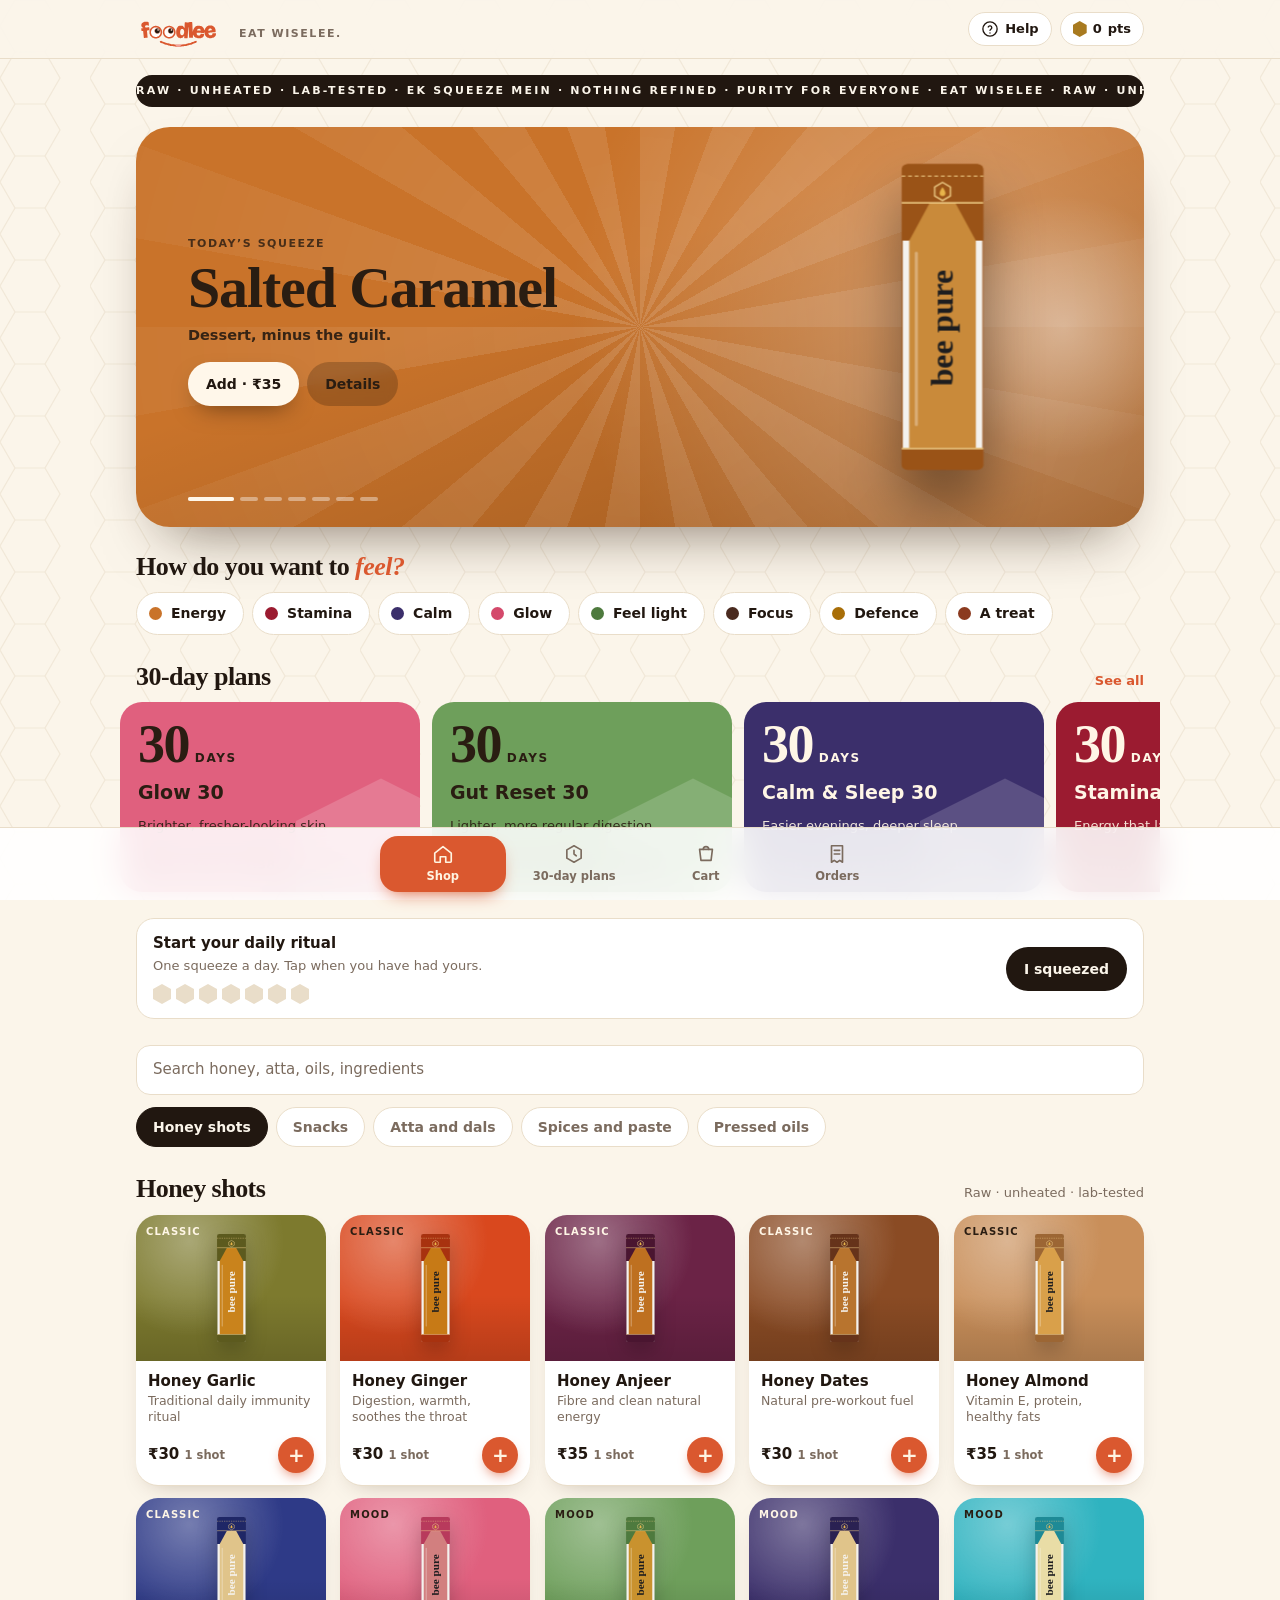
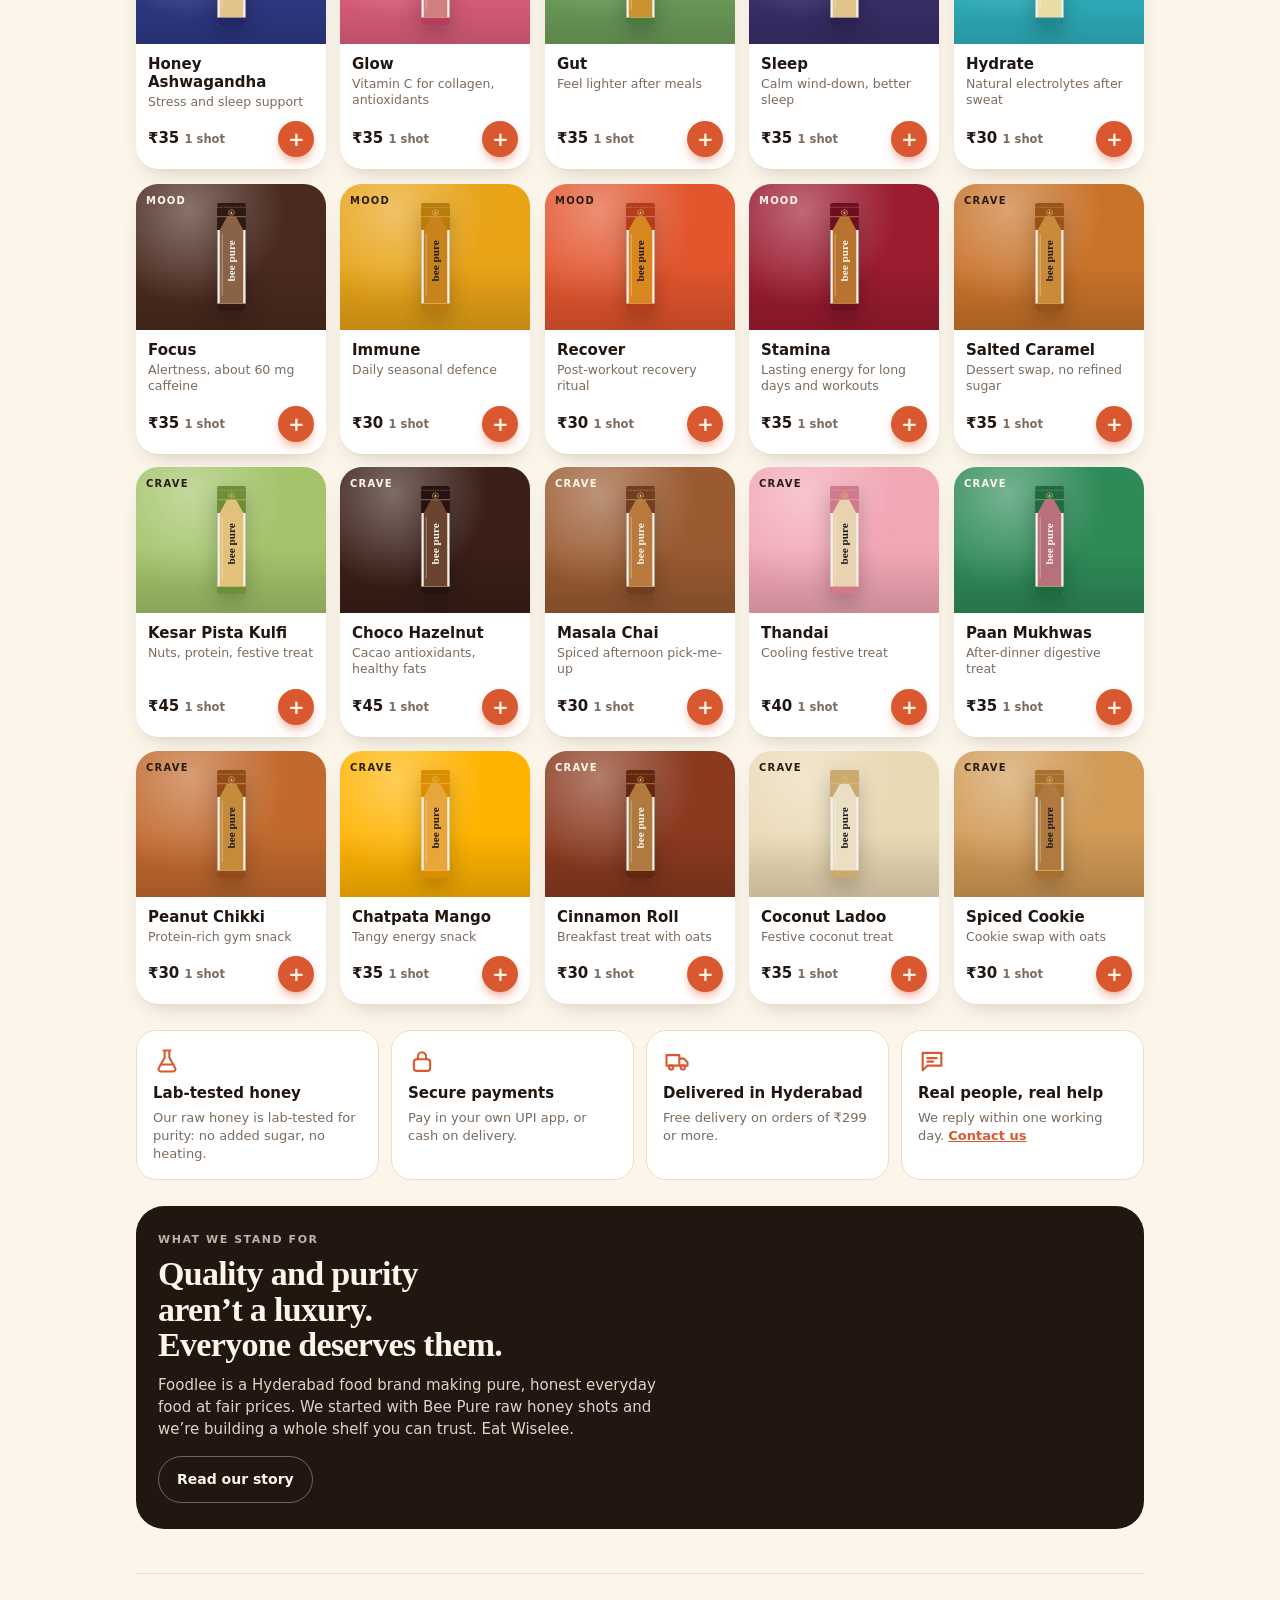
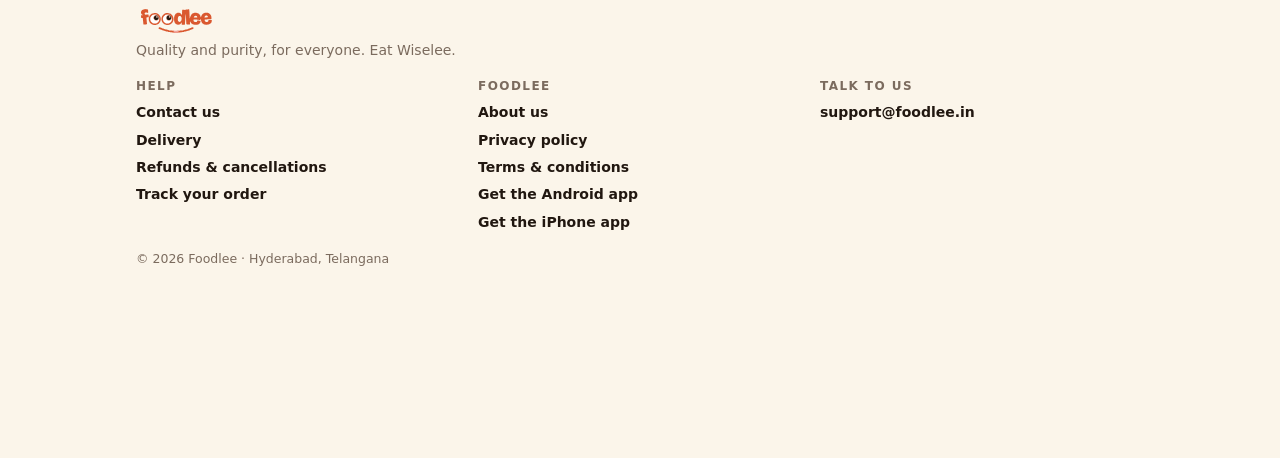
==== commit d7d2dadf: "Security: content security policy, safer order desk sign-in, order checks; honest lab-test wording; " ====
--- a/index.html
+++ b/index.html
@@ -1,11 +1,18 @@
-<!doctype html><html lang="en"><head><meta charset="utf-8"><meta name="viewport" content="width=device-width,initial-scale=1,viewport-fit=cover"><meta name="theme-color" content="#DA582F"><style>body{margin:0}img{max-width:100%}[hidden]{display:none!important}</style><title>Foodlee · Raw honey shots and honest food in Hyderabad</title>
+<!doctype html><html lang="en"><head><meta charset="utf-8"><meta http-equiv="Content-Security-Policy" content="default-src 'self'; script-src 'self' 'unsafe-inline'; style-src 'self' 'unsafe-inline' https://fonts.googleapis.com; font-src 'self' https://fonts.gstatic.com; img-src 'self' data: blob:; connect-src 'self' https://script.google.com https://script.googleusercontent.com https://nominatim.openstreetmap.org https://api.bigdatacloud.net; manifest-src 'self'; worker-src 'self'; frame-src 'none'; object-src 'none'; base-uri 'self'; form-action 'self'; upgrade-insecure-requests"><meta name="referrer" content="strict-origin-when-cross-origin"><meta name="viewport" content="width=device-width,initial-scale=1,viewport-fit=cover"><meta name="theme-color" content="#DA582F"><style>body{margin:0}img{max-width:100%}[hidden]{display:none!important}.ios-guide{position:fixed;inset:0;z-index:90;background:rgba(20,12,8,.45);display:grid;align-items:end;justify-items:center;padding:16px;padding-bottom:max(16px,env(safe-area-inset-bottom))}
+.ios-card{position:relative;background:var(--surface);color:var(--ink);border-radius:26px;padding:22px 20px;width:min(440px,100%);box-shadow:0 20px 60px rgba(0,0,0,.25)}
+.ios-x{position:absolute;right:12px;top:10px;border:0;background:none;font-size:26px;color:var(--muted);cursor:pointer}
+.ios-steps{margin:0 0 16px;padding:0;list-style:none;counter-reset:s;display:grid;gap:12px}
+.ios-steps li{counter-increment:s;display:grid;grid-template-columns:30px 1fr;column-gap:10px}
+.ios-steps li::before{content:counter(s);grid-row:span 2;width:28px;height:28px;border-radius:50%;background:var(--brand);color:#fff;display:grid;place-items:center;font-weight:800;font-size:14px}
+.ios-steps span{color:var(--muted);font-size:14px}.ios-steps svg{vertical-align:-4px;color:#2F7BF6}
+</style><title>Foodlee · Raw honey shots and honest food in Hyderabad</title>
 <meta name="description" content="Bee Pure raw honey shots, healthy snacks, fresh atta, unpolished dals, spices and cold-pressed oils. Delivered across Hyderabad. Pay by UPI or cash on delivery.">
 <link rel="canonical" href="https://www.foodlee.in/">
 <meta property="og:type" content="website"><meta property="og:site_name" content="Foodlee"><meta property="og:url" content="https://www.foodlee.in/">
 <meta property="og:title" content="Foodlee · Tasty food you can trust"><meta property="og:description" content="Raw honey shots and honest everyday food, delivered across Hyderabad.">
 <meta property="og:image" content="https://www.foodlee.in/icons/og.png"><meta name="twitter:card" content="summary_large_image">
 <link rel="manifest" href="manifest.webmanifest"><link rel="icon" href="icons/favicon.png" type="image/png"><link rel="apple-touch-icon" href="icons/apple-touch-icon.png">
-<meta name="apple-mobile-web-app-capable" content="yes"><meta name="mobile-web-app-capable" content="yes"><meta name="apple-mobile-web-app-title" content="Foodlee">
+<meta name="apple-mobile-web-app-capable" content="yes"><meta name="mobile-web-app-capable" content="yes"><meta name="apple-mobile-web-app-title" content="Foodlee"><meta name="apple-mobile-web-app-status-bar-style" content="default">
 <meta name="claude:viewport-fit-sides" content="cover">
 <link rel="stylesheet" href="https://fonts.googleapis.com/css2?family=Fraunces:ital,opsz,wght@0,9..144,600;0,9..144,700;1,9..144,600&family=Manrope:wght@400;500;600;700;800&display=swap">
 <style>
@@ -479,6 +486,7 @@
 <script src="assets/qrcode.js"></script>
 <script>
 const P = [{"id":"h0","cat":"honey","sub":"Classic","name":"Honey Garlic","c":"#7D7A2E","band":"#5C5A1E","honey":"#C9831C","lt":true,"hook":"Dadi’s remedy, made easy.","taste":"A honey-garlic glaze: mellow roasted garlic, warm spice, no harsh bite.","ben":"Traditional daily immunity ritual","best":"Morning, on an empty stomach","ing":["Raw honey","Roasted garlic granules","Raw ACV","Ceylon cinnamon","Clove","Black pepper"],"moods":["defence"],"v":[["1 shot",30]]},{"id":"h1","cat":"honey","sub":"Classic","name":"Honey Ginger","c":"#D9481E","band":"#A8320F","honey":"#C77A16","lt":false,"hook":"Warmth in one squeeze.","taste":"Like a spicy-sweet ginger candy, or a sip of adrak chai.","ben":"Digestion, warmth, soothes the throat","best":"After a heavy meal, or on cold mornings","ing":["Raw honey","Dry ginger (sonth)","Lemon peel powder","Ceylon cinnamon","Black pepper"],"moods":["light"],"v":[["1 shot",30]]},{"id":"h2","cat":"honey","sub":"Classic","name":"Honey Anjeer","c":"#6B2346","band":"#4A1530","honey":"#BE7020","lt":true,"hook":"Nature’s energy bar, in honey.","taste":"Jammy fig with cardamom, like a soft anjeer barfi.","ben":"Fibre and clean natural energy","best":"30 min before a workout, or an afternoon pick-me-up","ing":["Raw honey","Dried anjeer, finely chopped","Cardamom","Ceylon cinnamon"],"moods":["energy","stamina"],"v":[["1 shot",35]]},{"id":"h3","cat":"honey","sub":"Classic","name":"Honey Dates","c":"#8A4B24","band":"#66331A","honey":"#B8742E","lt":true,"hook":"Toffee you can feel good about.","taste":"Rich caramel-toffee, like warm khajoor halwa.","ben":"Natural pre-workout fuel","best":"30 min before a workout, or with breakfast","ing":["Raw honey","Date powder","Ceylon cinnamon","Pink salt","Vanilla bean powder"],"moods":["energy","stamina"],"v":[["1 shot",30]]},{"id":"h4","cat":"honey","sub":"Classic","name":"Honey Almond","c":"#C98F5A","band":"#9C6634","honey":"#D9A04A","lt":false,"hook":"Badam power, every morning.","taste":"Like creamy badam milk with a marzipan finish.","ben":"Vitamin E, protein, healthy fats","best":"Morning, like soaked badam, or in warm milk at night","ing":["Raw honey","Roasted almond powder","Cardamom","Kesar","Pink salt"],"moods":["glow","stamina"],"v":[["1 shot",35]]},{"id":"h5","cat":"honey","sub":"Classic","name":"Honey Ashwagandha","c":"#2E3A87","band":"#1F2766","honey":"#E0C48A","lt":true,"hook":"Calm, the traditional way.","taste":"Warm cinnamon-cardamom honey with a soft vanilla finish.","ben":"Stress and sleep support","best":"Before bed, or after an evening workout","ing":["Raw honey","Ashwagandha root extract (low-bitter)","Ceylon cinnamon","Cardamom","Vanilla bean powder"],"moods":["calm"],"v":[["1 shot",35]]},{"id":"h6","cat":"honey","sub":"Mood","name":"Glow","c":"#E0607E","band":"#B83A5C","honey":"#D27F7F","lt":false,"hook":"Your 28-day glow ritual.","taste":"Strawberry-rose lemonade with a gentle amla tang.","ben":"Vitamin C for collagen, antioxidants","best":"Morning","ing":["Raw honey","Gulkand","Amla powder","Strawberry powder","Beetroot powder","Lemon powder","Rose petal powder"],"moods":["glow"],"v":[["1 shot",35]]},{"id":"h7","cat":"honey","sub":"Mood","name":"Gut","c":"#6E9F5B","band":"#4E7A3E","honey":"#C9922E","lt":false,"hook":"Feel lighter in days.","taste":"Warm ginger and sweet saunf, like after-dinner mukhwas.","ben":"Feel lighter after meals","best":"After lunch or dinner","ing":["Raw honey","Chicory inulin","Ginger powder","Fennel powder","Triphala","Mulethi, mint","Ajwain, black salt","Lemon powder"],"moods":["light"],"v":[["1 shot",35]]},{"id":"h8","cat":"honey","sub":"Mood","name":"Sleep","c":"#3B2F6B","band":"#2A2152","honey":"#E0C48A","lt":true,"hook":"The bedtime ritual.","taste":"Warm kesar-elaichi milk, sweet and soothing.","ben":"Calm wind-down, better sleep","best":"30–60 min before bed","ing":["Raw honey","Ashwagandha root extract (low-bitter)","Ceylon cinnamon","Cardamom","Nutmeg","Kesar (saffron)","Vanilla bean powder"],"moods":["calm"],"v":[["1 shot",35]]},{"id":"h9","cat":"honey","sub":"Mood","name":"Hydrate","c":"#2FB3C0","band":"#1E8A96","honey":"#E9DDA6","lt":false,"hook":"Nature’s electrolyte.","taste":"Nimbu-pani with a coconut and mint finish.","ben":"Natural electrolytes after sweat","best":"During or after a workout","ing":["Raw honey","Coconut water powder","Lemon powder","Pink (rock) salt","Mint powder"],"moods":["energy"],"v":[["1 shot",30]]},{"id":"h10","cat":"honey","sub":"Mood","name":"Focus","c":"#4A2A1F","band":"#2E1A13","honey":"#8A6247","lt":true,"hook":"The 3 pm shot.","taste":"A mocha truffle in a squeeze.","ben":"Alertness, about 60 mg caffeine","best":"Mid-morning or before study","ing":["Raw honey","Instant coffee (~60 mg caffeine)","Raw cacao powder","Ceylon cinnamon","Pink salt"],"moods":["focus"],"v":[["1 shot",35]]},{"id":"h11","cat":"honey","sub":"Mood","name":"Immune","c":"#E8A317","band":"#B97C0C","honey":"#C9831C","lt":false,"hook":"Dadi’s nuskha, upgraded.","taste":"Honey-garlic glaze: mellow roasted garlic and warm spice.","ben":"Daily seasonal defence","best":"Morning, empty stomach","ing":["Raw honey","Roasted garlic granules","Ginger powder","Raw ACV","Ceylon cinnamon","Clove","Black pepper"],"moods":["defence"],"v":[["1 shot",30]]},{"id":"h12","cat":"honey","sub":"Mood","name":"Recover","c":"#E2552D","band":"#B53D1B","honey":"#D9861F","lt":false,"hook":"The haldi shot.","taste":"Haldi-doodh, warm and gently spiced, sweetened with honey.","ben":"Post-workout recovery ritual","best":"Within 30 min after training","ing":["Raw honey","Turmeric powder","Ginger powder","Ceylon cinnamon","Cardamom","Black pepper"],"moods":["defence"],"v":[["1 shot",30]]},{"id":"hstam","cat":"honey","sub":"Mood","name":"Stamina","c":"#9B1B30","band":"#6E0F20","honey":"#B8742E","lt":true,"hook":"Go longer, the traditional way.","taste":"A rich dry-fruit ladoo: dates, fig and roasted almond with cardamom.","ben":"Lasting energy for long days and workouts","best":"Morning, or 30 min before training","ing":["Raw honey 16 g","Date powder 3 g","Dried anjeer 2 g","Roasted almond powder 2 g","Toasted sesame 1 g","Cardamom 0.2 g","Pink salt, a pinch"],"moods":["stamina"],"v":[["1 shot",35]]},{"id":"h14","cat":"honey","sub":"Crave","name":"Salted Caramel","c":"#C9732A","band":"#9A5317","honey":"#C98A3A","lt":false,"hook":"Dessert, minus the guilt.","taste":"Gooey salted caramel with a toasted-cashew finish.","ben":"Dessert swap, no refined sugar","best":"4 pm sweet craving, or dessert after dinner","ing":["Raw honey","Date powder","Roasted cashew powder","Pink salt","Vanilla bean powder"],"moods":["treat"],"v":[["1 shot",35]]},{"id":"h15","cat":"honey","sub":"Crave","name":"Kesar Pista Kulfi","c":"#A3C46B","band":"#6E8F3A","honey":"#E2C27A","lt":false,"hook":"Kulfi in a squeeze.","taste":"Creamy matka kulfi with saffron and pistachio.","ben":"Nuts, protein, festive treat","best":"After dinner, festivals and gifting","ing":["Raw honey","Pistachio powder","Milk powder","Cardamom","Kesar, rose petal"],"moods":["treat"],"v":[["1 shot",45]]},{"id":"h16","cat":"honey","sub":"Crave","name":"Choco Hazelnut","c":"#3A1F17","band":"#241310","honey":"#6B4430","lt":true,"hook":"Squeeze it on everything.","taste":"A rich, healthy hazelnut chocolate spread.","ben":"Cacao antioxidants, healthy fats","best":"Anytime treat; on toast, fruit or roti","ing":["Raw honey","Roasted hazelnut powder","Raw cacao powder","Pink salt","Vanilla bean powder"],"moods":["treat"],"v":[["1 shot",45]]},{"id":"h17","cat":"honey","sub":"Crave","name":"Masala Chai","c":"#9A5B32","band":"#713F1F","honey":"#B97A3E","lt":true,"hook":"Chai, one squeeze away.","taste":"A strong cutting chai, sweet and spiced.","ben":"Spiced afternoon pick-me-up","best":"5 pm chai time; neat, or in warm milk","ing":["Raw honey","Chai masala","Instant tea powder","Dry ginger (sonth)","Cardamom"],"moods":["focus"],"v":[["1 shot",30]]},{"id":"h18","cat":"honey","sub":"Crave","name":"Thandai","c":"#F2A7B5","band":"#D07A8E","honey":"#E8D2B0","lt":false,"hook":"Every day is Holi.","taste":"Festive thandai: almond, rose, fennel, a whisper of pepper.","ben":"Cooling festive treat","best":"Summer afternoons; best in cold milk","ing":["Raw honey","Almond powder","Melon seed powder","Fennel, cardamom","Rose petal, kesar","Black pepper"],"moods":["treat"],"v":[["1 shot",40]]},{"id":"h19","cat":"honey","sub":"Crave","name":"Paan Mukhwas","c":"#2E8B57","band":"#1F6A41","honey":"#B8707A","lt":true,"hook":"Paan, without the paanwala.","taste":"Meetha paan: gulkand, fennel, coconut and a cool mint finish.","ben":"After-dinner digestive treat","best":"Right after dinner","ing":["Raw honey","Gulkand","Coconut powder","Fennel powder","Betel leaf powder","Cardamom, mint"],"moods":["light"],"v":[["1 shot",35]]},{"id":"h20","cat":"honey","sub":"Crave","name":"Peanut Chikki","c":"#C26A2E","band":"#934B1A","honey":"#C58A3A","lt":false,"hook":"Chikki you can squeeze.","taste":"Lonavala chikki: roasted peanut, toasted sesame, salty-sweet.","ben":"Protein-rich gym snack","best":"30 min before a workout, or as a snack","ing":["Raw honey","Roasted peanut powder","Toasted sesame","Pink salt","Cardamom"],"moods":["energy","stamina"],"v":[["1 shot",30]]},{"id":"h21","cat":"honey","sub":"Crave","name":"Chatpata Mango","c":"#FFB300","band":"#D98E00","honey":"#E8A53A","lt":false,"hook":"Sweet. Sour. Salty. Spicy.","taste":"Aam papad with a chaat-masala kick.","ben":"Tangy energy snack","best":"Afternoon snack, travel, movie time","ing":["Raw honey","Dried mango powder","Amchur","Black salt","Chaat masala","Chilli flakes"],"moods":["treat"],"v":[["1 shot",35]]},{"id":"h22","cat":"honey","sub":"Crave","name":"Cinnamon Roll","c":"#8B3A1F","band":"#63260F","honey":"#B07A3E","lt":true,"hook":"Bakery smell, zero maida.","taste":"A warm cinnamon roll straight out of the oven.","ben":"Breakfast treat with oats","best":"Breakfast, or with morning coffee","ing":["Raw honey","Roasted oat flour","Ceylon cinnamon","Cardamom","Vanilla, pink salt"],"moods":["treat"],"v":[["1 shot",30]]},{"id":"h23","cat":"honey","sub":"Crave","name":"Coconut Ladoo","c":"#EAD9B5","band":"#C9A96E","honey":"#EADFC2","lt":false,"hook":"Mom’s ladoo, in your pocket.","taste":"Soft nariyal ladoo with cardamom and a milky finish.","ben":"Festive coconut treat","best":"Evening sweet craving; festivals","ing":["Raw honey","Toasted coconut powder","Milk powder","Cardamom","Pink salt"],"moods":["treat"],"v":[["1 shot",35]]},{"id":"h24","cat":"honey","sub":"Crave","name":"Spiced Cookie","c":"#D19A55","band":"#A8702F","honey":"#B07A3E","lt":false,"hook":"The healthy cookie butter.","taste":"A warm spiced biscuit, the one you dunk in chai.","ben":"Cookie swap with oats","best":"With tea or coffee, or on toast","ing":["Raw honey","Roasted oat flour","Ceylon cinnamon","Dry ginger","Clove, vanilla, pink salt"],"moods":["treat"],"v":[["1 shot",30]]},{"id":"sx26","cat":"snacks","sub":"","name":"Peri Peri Makhana","c":"#B8452A","lt":true,"hook":"Crunch without the guilt.","taste":"","ben":"Roasted, never fried","best":"","ing":["Fox nuts","Cold-pressed groundnut oil","Peri peri spice","Pink salt"],"moods":[],"v":[["60 g",99],["150 g",229]]},{"id":"sx27","cat":"snacks","sub":"","name":"Jowar Millet Puffs","c":"#8A6A2F","lt":true,"hook":"Light, toasty, moreish.","taste":"","ben":"No maida, no palm oil","best":"","ing":["Jowar","Rice bran oil","Tomato, herbs","Pink salt"],"moods":[],"v":[["50 g",60],["5 pack",279]]},{"id":"sx28","cat":"snacks","sub":"","name":"Date and Nut Bites","c":"#5B3420","lt":true,"hook":"Sweet with nothing added.","taste":"","ben":"No refined sugar","best":"","ing":["Dates","Almond","Cashew","Cocoa"],"moods":[],"v":[["6 pieces",149],["12 pieces",279]]},{"id":"sx29","cat":"snacks","sub":"","name":"Ragi Chips","c":"#6E3B4A","lt":true,"hook":"Chips, upgraded.","taste":"","ben":"Baked ragi, high in calcium","best":"","ing":["Ragi","Urad dal","Sesame","Chilli"],"moods":[],"v":[["75 g",70],["4 pack",259]]},{"id":"sx30","cat":"snacks","sub":"","name":"Honey Trail Mix","c":"#9C6634","lt":true,"hook":"Desk-drawer fuel.","taste":"","ben":"Nuts, seeds, raw honey glaze","best":"","ing":["Almond","Pumpkin seed","Cranberry","Raw honey"],"moods":[],"v":[["100 g",179],["250 g",419]]},{"id":"sx31","cat":"staples","sub":"","name":"Fresh Chakki Atta","c":"#B08A4A","lt":true,"hook":"Milled this week.","taste":"","ben":"Whole wheat, bran left in","best":"Milled to order","ing":["Sharbati wheat"],"moods":[],"v":[["1 kg",65],["5 kg",310],["10 kg",599]]},{"id":"sx32","cat":"staples","sub":"","name":"Jowar Atta","c":"#A39A7A","lt":true,"hook":"Soft rotis, the old way.","taste":"","ben":"Naturally gluten-free millet","best":"Milled to order","ing":["Jowar"],"moods":[],"v":[["1 kg",85],["5 kg",399]]},{"id":"sx33","cat":"staples","sub":"","name":"Ragi Atta","c":"#6B3A3F","lt":true,"hook":"Finger-millet goodness.","taste":"","ben":"Rich in calcium and fibre","best":"Milled to order","ing":["Ragi"],"moods":[],"v":[["1 kg",90],["5 kg",425]]},{"id":"sx34","cat":"staples","sub":"","name":"Multigrain Atta","c":"#8E7440","lt":true,"hook":"Seven grains, one roti.","taste":"","ben":"Wheat, millets and pulses","best":"Milled to order","ing":["Wheat","Jowar","Bajra","Ragi","Chana","Oats","Barley"],"moods":[],"v":[["1 kg",95],["5 kg",449]]},{"id":"sx35","cat":"staples","sub":"","name":"Unpolished Toor Dal","c":"#C99A2E","lt":true,"hook":"Dal that tastes like dal.","taste":"","ben":"No polish, no colour","best":"","ing":["Toor dal"],"moods":[],"v":[["500 g",99],["1 kg",189]]},{"id":"sx36","cat":"staples","sub":"","name":"Unpolished Moong Dal","c":"#9AA83C","lt":true,"hook":"Light and quick-cooking.","taste":"","ben":"No polish, no colour","best":"","ing":["Moong dal"],"moods":[],"v":[["500 g",89],["1 kg",169]]},{"id":"sx37","cat":"spices","sub":"","name":"Guntur Mirchi Powder","c":"#B3261E","lt":true,"hook":"Real heat, real colour.","taste":"","ben":"No added colour or fillers","best":"Ground in small lots","ing":["Guntur red chilli"],"moods":[],"v":[["200 g",95],["500 g",219]]},{"id":"sx38","cat":"spices","sub":"","name":"Haldi Powder","c":"#D9A316","lt":true,"hook":"Golden and earthy.","taste":"","ben":"High-curcumin turmeric","best":"Ground in small lots","ing":["Turmeric"],"moods":[],"v":[["200 g",75],["500 g",175]]},{"id":"sx39","cat":"spices","sub":"","name":"Dhaniya Powder","c":"#7A8B3A","lt":true,"hook":"Fresh-ground aroma.","taste":"","ben":"Single ingredient","best":"Ground in small lots","ing":["Coriander seed"],"moods":[],"v":[["200 g",60],["500 g",139]]},{"id":"sx40","cat":"spices","sub":"","name":"Ginger Garlic Paste","c":"#C9B27A","lt":true,"hook":"Made today, used this week.","taste":"","ben":"No preservatives; keep chilled","best":"Chilled · use within 10 days","ing":["Ginger","Garlic","Salt"],"moods":[],"v":[["200 g",55],["500 g",125]]},{"id":"ox41","cat":"oils","sub":"","name":"Groundnut Oil","c":"#C98F2B","lt":true,"hook":"Pressed slow, never refined.","taste":"","ben":"Cold-pressed, single seed","best":"Cold-pressed","ing":["Groundnut"],"moods":[],"v":[["500 ml",180],["1 L",340],["5 L",1599]]},{"id":"ox42","cat":"oils","sub":"","name":"Sesame Oil","c":"#8A5A24","lt":true,"hook":"Deep, nutty, traditional.","taste":"","ben":"Cold-pressed, single seed","best":"Cold-pressed","ing":["Sesame"],"moods":[],"v":[["500 ml",250],["1 L",480]]},{"id":"ox43","cat":"oils","sub":"","name":"Coconut Oil","c":"#D9CDB0","lt":false,"hook":"Pure and fragrant.","taste":"","ben":"Cold-pressed from copra","best":"Cold-pressed","ing":["Coconut"],"moods":[],"v":[["500 ml",260],["1 L",499]]},{"id":"ox44","cat":"oils","sub":"","name":"Safflower Oil","c":"#D98A1E","lt":true,"hook":"Light for everyday cooking.","taste":"","ben":"Cold-pressed, single seed","best":"Cold-pressed","ing":["Safflower"],"moods":[],"v":[["1 L",360],["5 L",1699]]},{"id":"ox45","cat":"oils","sub":"","name":"Mustard Oil","c":"#A8891A","lt":true,"hook":"Sharp, bold, kachi ghani.","taste":"","ben":"Cold-pressed, single seed","best":"Cold-pressed","ing":["Mustard"],"moods":[],"v":[["1 L",320]]}];
+const STANDALONE = matchMedia("(display-mode: standalone)").matches || navigator.standalone === true;
 const CFG = Object.assign({ sheetUrl:"", whatsapp:"", upiId:"", upiName:"Foodlee", supportEmail:"support@foodlee.in", supportPhone:"", fssai:"", gstin:"", city:"Hyderabad, Telangana", instagram:"", facebook:"", apkUrl:"" }, window.FOODLEE || {});
 const SHEET_URL = CFG.sheetUrl, WHATSAPP_NUMBER = String(CFG.whatsapp || "").replace(/\D/g, "");
 const IN_APP = /FoodleeApp/.test(navigator.userAgent);
@@ -714,7 +722,7 @@
 
 /* ---------- trust + footer ---------- */
 function trustHTML(){ return `<section class="trust" aria-label="Why Foodlee">
-  <div class="tcard"><svg viewBox="0 0 24 24"><path d="M9 3h6M10 3v6l-5 9a2 2 0 0 0 1.7 3h10.6a2 2 0 0 0 1.7-3l-5-9V3"/><path d="M7.5 15h9"/></svg><b>Lab-tested honey</b><span>Every lot checked for added sugar, moisture and heating.</span></div>
+  <div class="tcard"><svg viewBox="0 0 24 24"><path d="M9 3h6M10 3v6l-5 9a2 2 0 0 0 1.7 3h10.6a2 2 0 0 0 1.7-3l-5-9V3"/><path d="M7.5 15h9"/></svg><b>Lab-tested honey</b><span>Our raw honey is lab-tested for purity: no added sugar, no heating.</span></div>
   <div class="tcard"><svg viewBox="0 0 24 24"><rect x="5" y="10.5" width="14" height="10" rx="2.5"/><path d="M8.5 10.5V8a3.5 3.5 0 0 1 7 0v2.5"/></svg><b>Secure payments</b><span>Pay in your own UPI app, or cash on delivery.</span></div>
   <div class="tcard"><svg viewBox="0 0 24 24"><path d="M3 7h11v9H3zM14 10h4l3 3v3h-7z"/><circle cx="7" cy="17.5" r="1.8"/><circle cx="17" cy="17.5" r="1.8"/></svg><b>Delivered in Hyderabad</b><span>Free delivery on orders of ₹299 or more.</span></div>
   <div class="tcard"><svg viewBox="0 0 24 24"><path d="M4 5h16v11H8l-4 4z"/><path d="M8 9.5h8M8 12.5h5"/></svg><b>Real people, real help</b><span>We reply within one working day. <a href="contact.html">Contact us</a></span></div>
@@ -726,7 +734,7 @@
   <div class="fbrand"><svg viewBox="0 0 220 90" aria-label="Foodlee" role="img"><use href="#fl"/></svg><p>Quality and purity, for everyone. Eat Wiselee.</p></div>
   <div class="fcols">
   <div><b>Help</b><a href="contact.html">Contact us</a><a href="shipping-policy.html">Delivery</a><a href="refund-policy.html">Refunds &amp; cancellations</a><a href="#orders">Track your order</a></div>
-  <div><b>Foodlee</b><a href="about.html">About us</a><a href="privacy-policy.html">Privacy policy</a><a href="terms.html">Terms &amp; conditions</a>${CFG.apkUrl && !IN_APP ? `<a href="${esc(CFG.apkUrl)}">Get the Android app</a>` : ""}</div>
+  <div><b>Foodlee</b><a href="about.html">About us</a><a href="privacy-policy.html">Privacy policy</a><a href="terms.html">Terms &amp; conditions</a>${CFG.apkUrl && !IN_APP ? `<a href="${esc(CFG.apkUrl)}">Get the Android app</a>` : ""}${!IN_APP && !STANDALONE ? `<a href="#" data-ios>Get the iPhone app</a>` : ""}</div>
   <div><b>Talk to us</b><a href="mailto:${esc(CFG.supportEmail)}">${esc(CFG.supportEmail)}</a>${wa ? `<a href="https://wa.me/${wa}" target="_blank" rel="noopener">WhatsApp +${wa}</a>` : ""}${CFG.supportPhone ? `<a href="tel:${esc(CFG.supportPhone.replace(/\s/g, ""))}">${esc(CFG.supportPhone)}</a>` : ""}${CFG.instagram ? `<a href="${esc(CFG.instagram)}" target="_blank" rel="noopener">Instagram</a>` : ""}${CFG.facebook ? `<a href="${esc(CFG.facebook)}" target="_blank" rel="noopener">Facebook</a>` : ""}</div>
   </div>
   <p class="legal">© ${new Date().getFullYear()} Foodlee · ${esc(CFG.city)}${CFG.fssai ? " · FSSAI Lic. No. " + esc(CFG.fssai) : ""}${CFG.gstin ? " · GSTIN " + esc(CFG.gstin) : ""}</p></footer>` }
@@ -959,8 +967,8 @@
   if (a === "payclose") { if (ev.target.closest(".sheet") && !ev.target.closest("[data-act='payclose']:not(.scrim)")) return; S.pay = null; return render() }
   if (a === "payopen") { S.pay = id; return render() }
   if (a === "copyupi") { (navigator.clipboard ? navigator.clipboard.writeText(CFG.upiId) : Promise.reject()).then(() => toast("UPI ID copied"), () => toast(CFG.upiId)); return }
-  if (a === "paid") { const o = S.orders.find(x => x.id === S.pay); if (!o) return; o.utr = (($("#utr") || {}).value || "").trim(); o.payStatus = "Payment sent, being verified"; S.pay = null; save(); render(); celebrate(o.id); sendUpdate({ action:"paid", id:o.id, utr:o.utr }); return }
-  if (a === "paycod") { const o = S.orders.find(x => x.id === S.pay); if (!o) return; o.pay = PAY_COD; o.payStatus = "Cash on delivery"; S.pay = null; save(); render(); celebrate(o.id); sendUpdate({ action:"paymode", id:o.id, pay:PAY_COD }); return }
+  if (a === "paid") { const o = S.orders.find(x => x.id === S.pay); if (!o) return; o.utr = (($("#utr") || {}).value || "").trim(); o.payStatus = "Payment sent, being verified"; S.pay = null; save(); render(); celebrate(o.id); sendUpdate({ action:"paid", id:o.id, phone:o.phone, utr:o.utr }); return }
+  if (a === "paycod") { const o = S.orders.find(x => x.id === S.pay); if (!o) return; o.pay = PAY_COD; o.payStatus = "Cash on delivery"; S.pay = null; save(); render(); celebrate(o.id); sendUpdate({ action:"paymode", id:o.id, phone:o.phone, pay:PAY_COD }); return }
   if (a === "plan") { S.planSheet = id; S.sheet = null; S.fresh = true; return render() }
   if (a === "planadd") { if (!S.plans.includes(id)) S.plans.push(id); const pl = planById[id], [x, y] = centre(el); save(); burst(x, y, [pl.A.c, pl.B.c, "#E8B44A", "#FFF4E2"], 60); toast(pl.name + " added. 30 days start on delivery"); return render() }
   if (a === "resend") { const o = S.orders[+id]; delete o.sent; render(); return sendOrder(o) }
@@ -1005,5 +1013,19 @@
 render();
 loadSheet(); loadStatus();
 if ("serviceWorker" in navigator && location.protocol === "https:") addEventListener("load", () => navigator.serviceWorker.register("sw.js").catch(() => {}));
+
+/* ---------- iPhone app: install Foodlee to the home screen ---------- */
+const IS_IOS = /iphone|ipad|ipod/i.test(navigator.userAgent) || (navigator.platform === "MacIntel" && navigator.maxTouchPoints > 1);
+function iosGuide(){ if (document.querySelector(".ios-guide")) return; const d = document.createElement("div"); d.className = "ios-guide"; d.setAttribute("role", "dialog"); d.setAttribute("aria-label", "Install Foodlee on iPhone");
+  d.innerHTML = `<div class="ios-card"><button class="ios-x" aria-label="Close">×</button><p class="eyebrow" style="margin:0 0 6px">Foodlee for iPhone</p><h3 class="display" style="margin:0 0 4px;font-size:24px">Add Foodlee to your home screen</h3>
+  <p style="margin:0 0 14px;color:var(--muted)">It opens full-screen like an app, and always has the newest prices and products.</p>
+  <ol class="ios-steps"><li><b>Open foodlee.in in Safari</b><span>The install option is only in Safari.</span></li>
+  <li><b>Tap the Share button</b><span><svg viewBox="0 0 24 24" width="20" height="20" aria-hidden="true"><path d="M12 3v12M7.5 7.5 12 3l4.5 4.5M6 11H5v10h14V11h-1" fill="none" stroke="currentColor" stroke-width="2" stroke-linecap="round" stroke-linejoin="round"/></svg> at the bottom of the screen (top on iPad).</span></li>
+  <li><b>Choose “Add to Home Screen”</b><span>Scroll the list if you don’t see it, then tap Add.</span></li></ol>
+  <button class="btn brand wide ios-ok">Got it</button></div>`;
+  document.body.appendChild(d); const close = () => { d.remove(); try { localStorage.setItem("foodlee:iosSeen", "1") } catch(e){} };
+  d.addEventListener("click", e => { if (e.target === d || e.target.closest(".ios-x,.ios-ok")) close() }) }
+document.addEventListener("click", e => { if (e.target.closest("[data-ios]")) { e.preventDefault(); iosGuide() } });
+if (IS_IOS && !STANDALONE && !IN_APP) setTimeout(() => { let seen = "1"; try { seen = localStorage.getItem("foodlee:iosSeen") } catch(e){} if (!seen && !S.sheet && !S.pay) iosGuide() }, 15000);
 </script>
 </body></html>
